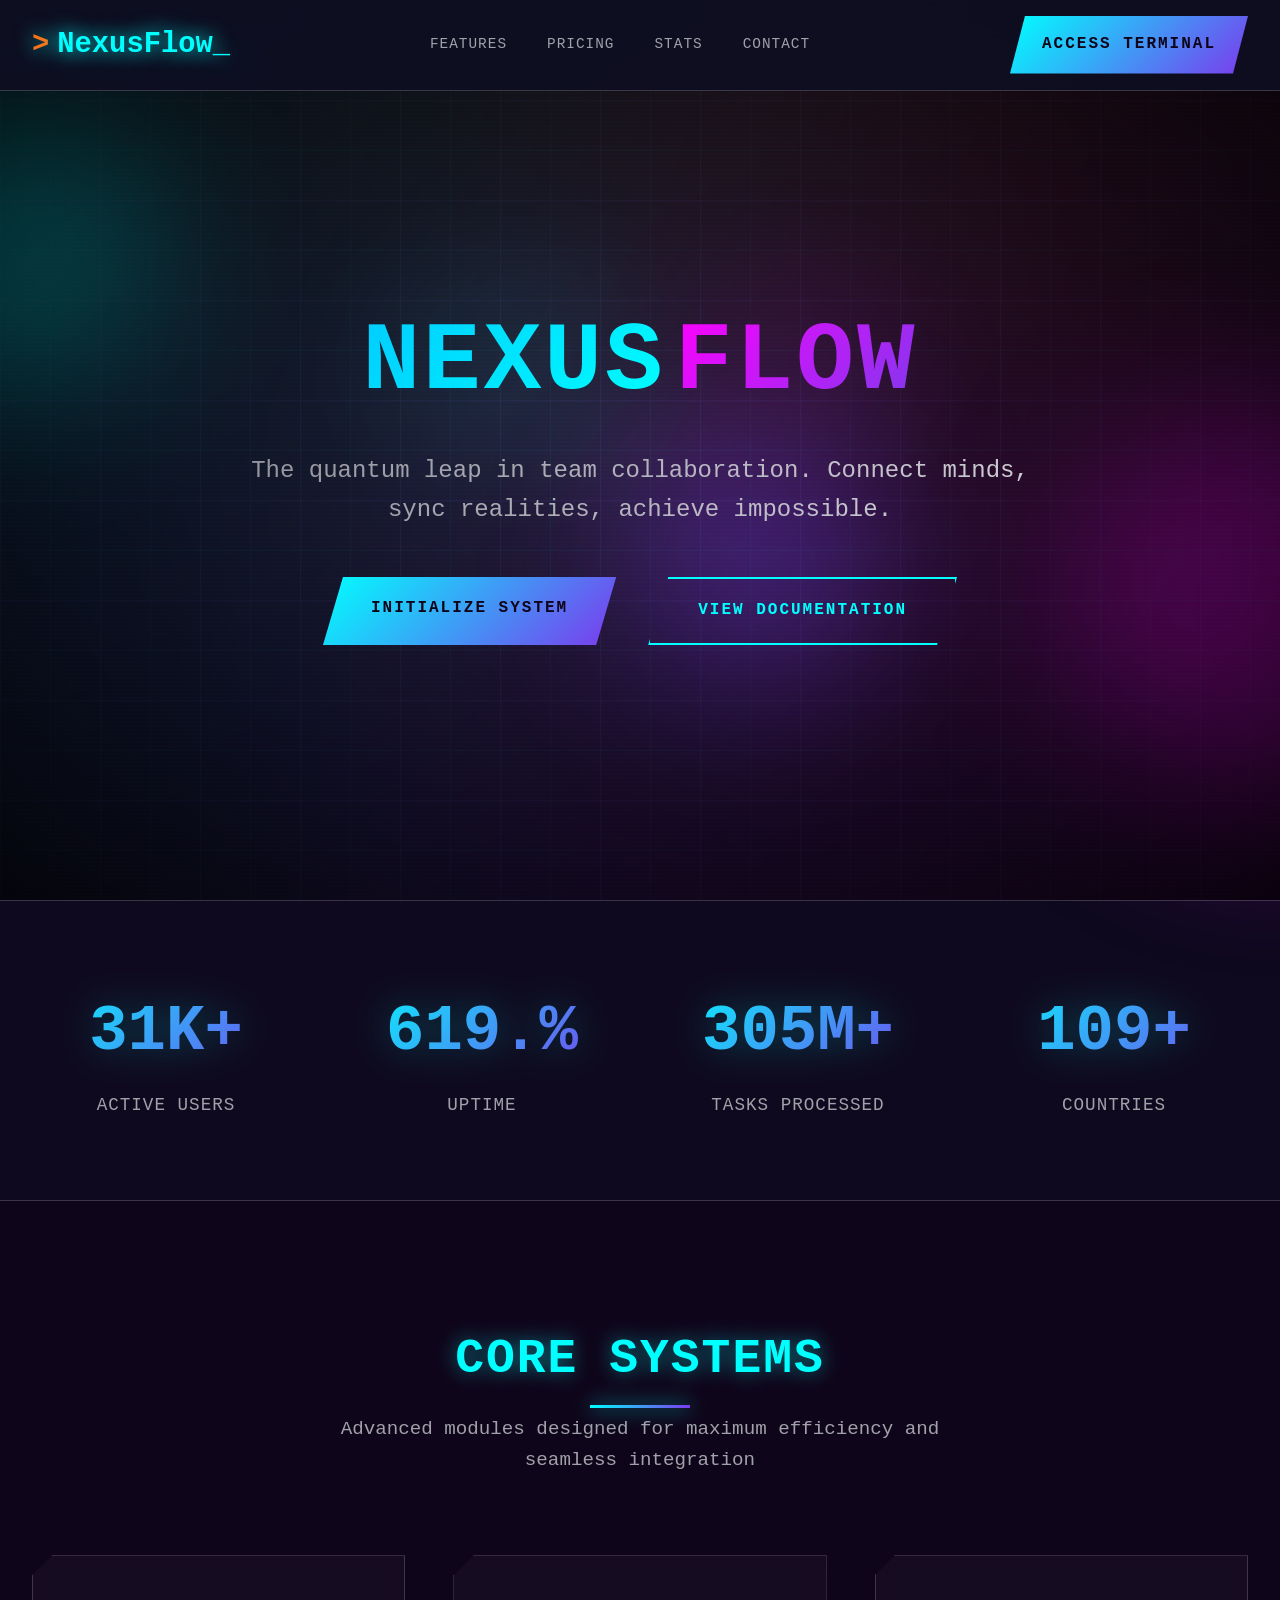
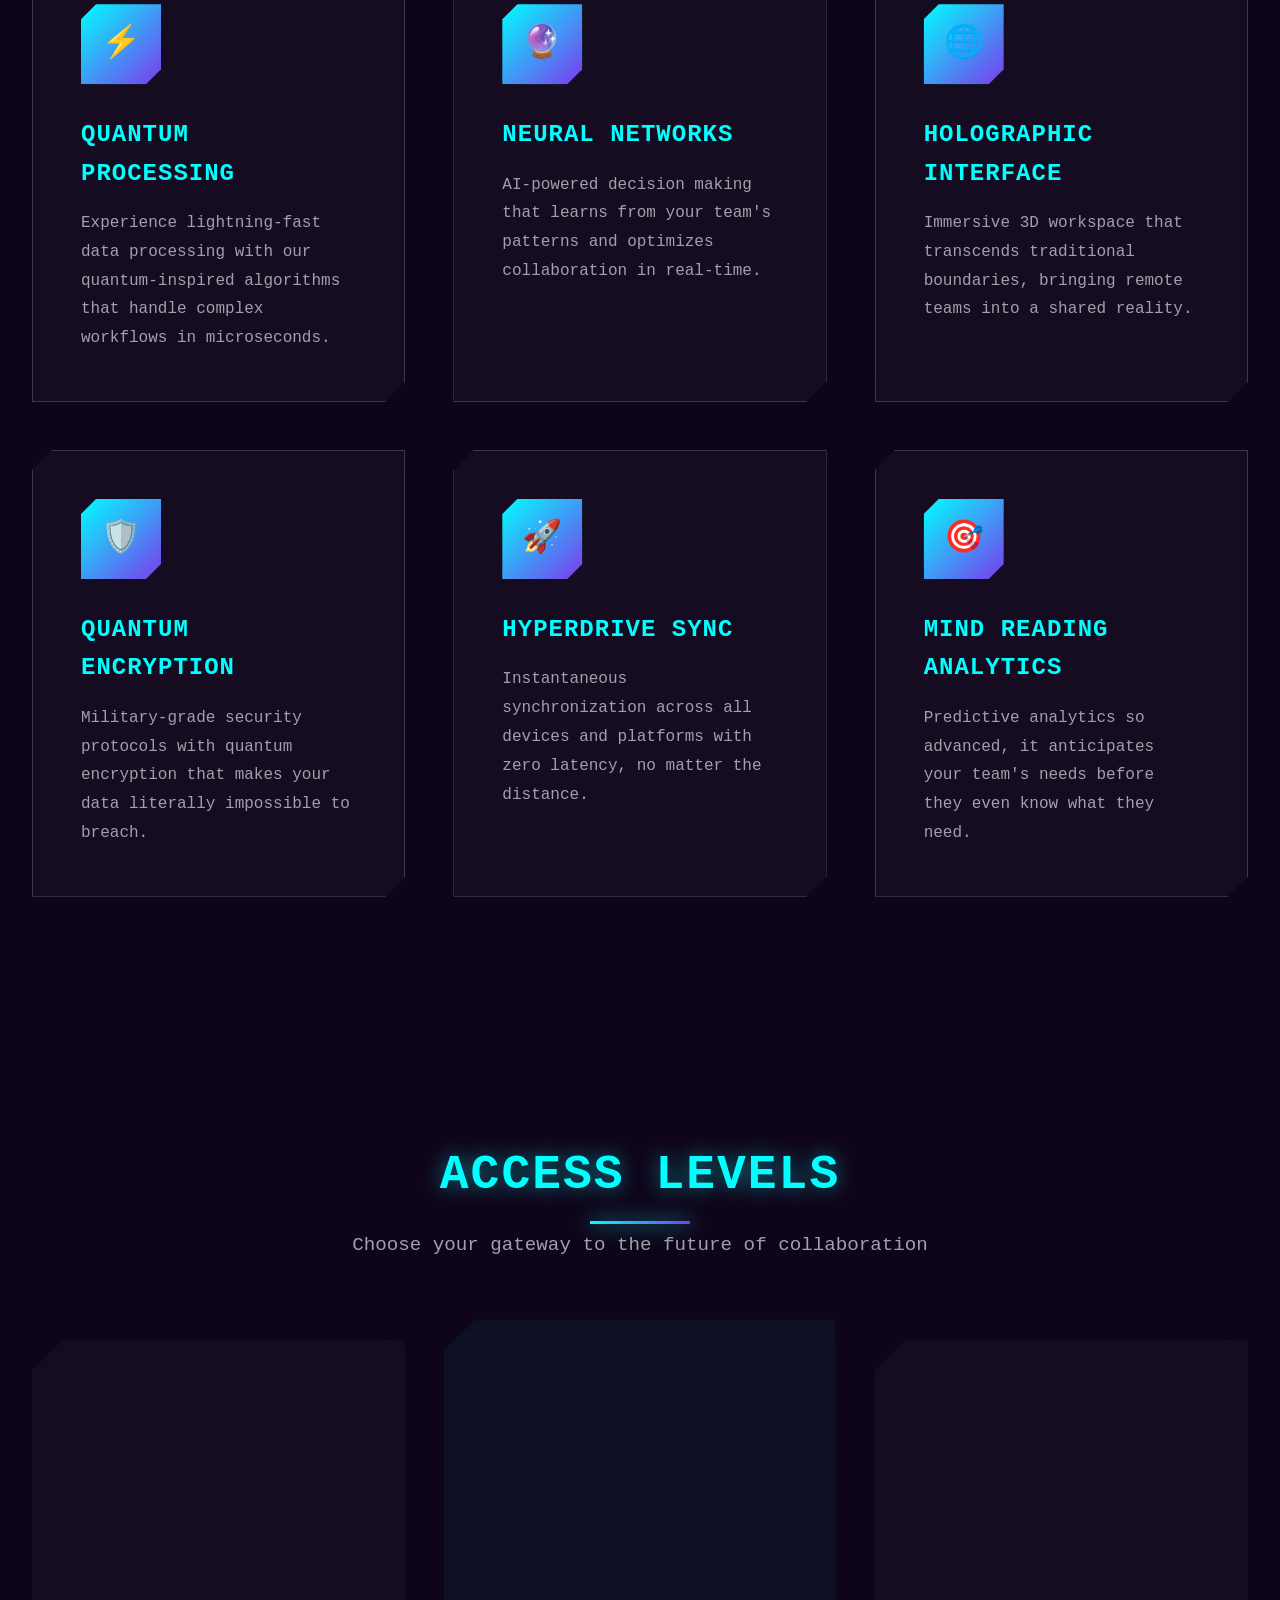
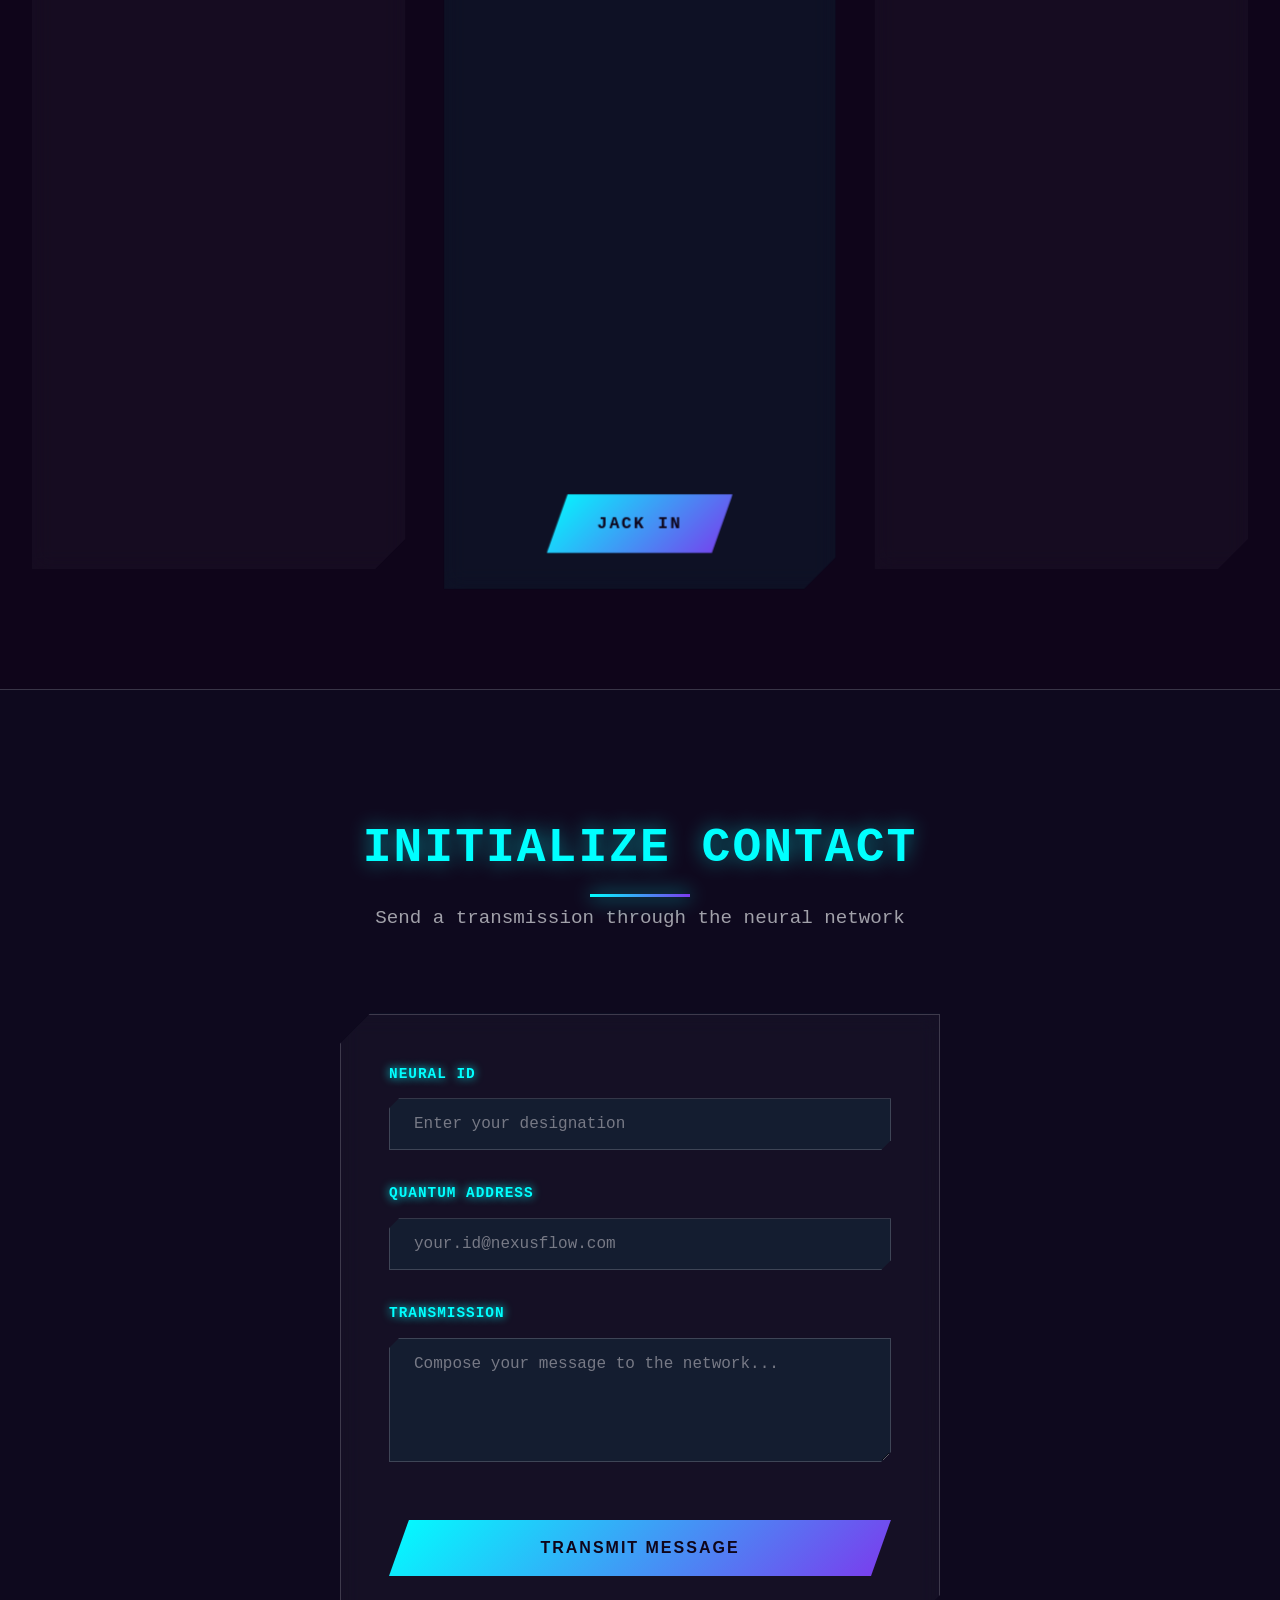
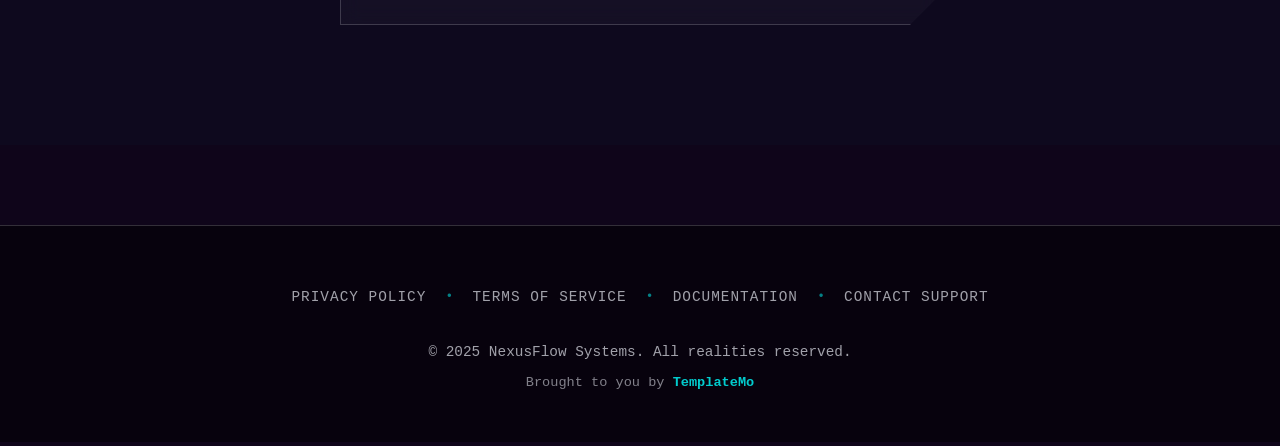
==== index.html @ 4397a6c7 "added new website" ====
<!DOCTYPE html>
<html lang="en">
<head>
    <meta charset="UTF-8">
    <meta name="viewport" content="width=device-width, initial-scale=1.0">
    <title>NexusFlow - The Future of Team Collaboration</title>
    <link href="templatemo-nexus-style.css" rel="stylesheet">
<!--

TemplateMo 594 nexus flow

https://templatemo.com/tm-594-nexus-flow

-->
</head>
<body id="top">
    <!-- Enhanced Background Elements -->
    <div class="cyber-bg">
        <div class="cyber-gradient"></div>
        <div class="matrix-rain" id="matrixRain"></div>
    </div>
    
    <div class="particles" id="particlesContainer"></div>
    
    <div class="data-streams" id="dataStreams"></div>
    
    <div class="orb orb1"></div>
    <div class="orb orb2"></div>
    <div class="orb orb3"></div>
    
    <div class="grid-overlay">
        <div class="grid-lines"></div>
        <div class="grid-glow"></div>
    </div>
    
    <div class="scanlines"></div>
    <div class="noise-overlay"></div>
    
    <!-- Navigation -->
    <nav>
        <div class="nav-container">
            <a href="#top" class="logo">NexusFlow</a>
            <ul class="nav-links">
                <li><a href="#features">Features</a></li>
                <li><a href="#pricing">Pricing</a></li>
                <li><a href="#stats">Stats</a></li>
                <li><a href="#contact">Contact</a></li>
            </ul>
            <div class="nav-bottom">
                <a href="#" class="cyber-button">Access Terminal</a>
            </div>
            <button class="mobile-menu-button" id="mobileMenuBtn">
                <div class="hamburger">
                    <span></span>
                    <span></span>
                    <span></span>
                </div>
            </button>
        </div>
    </nav>

    <!-- Mobile Menu -->
    <div class="mobile-menu-overlay" id="mobileMenuOverlay"></div>
    <div class="mobile-menu" id="mobileMenu">
        <div class="mobile-menu-header">
            <a href="#top" class="mobile-menu-logo">NexusFlow</a>
            <button class="mobile-menu-close" id="mobileMenuClose">✕</button>
        </div>
        <div class="mobile-menu-cta">
            <a href="#" class="cyber-button">Access Terminal</a>
        </div>
        <nav class="mobile-menu-nav">
            <ul>
                <li><a href="#features">Features</a></li>
                <li><a href="#pricing">Pricing</a></li>
                <li><a href="#stats">Stats</a></li>
                <li><a href="#contact">Contact</a></li>
            </ul>
        </nav>
    </div>

    <!-- Hero Section -->
    <section class="hero">
        <div class="hero-container">
            <h1 class="hero-title">
                <span class="hero-nexus">NEXUS</span><span class="hero-flow">FLOW</span>
            </h1>
            <p class="hero-subtitle">The quantum leap in team collaboration. Connect minds, sync realities, achieve impossible.</p>
            <div class="hero-buttons">
                <a href="#" class="btn-primary">Initialize System</a>
                <a href="#" class="btn-secondary">View Documentation</a>
            </div>
        </div>
    </section>

    <!-- Stats Section -->
    <section class="stats fade-up" id="stats">
        <div class="stats-container">
            <div class="stats-grid">
                <div class="stat-item">
                    <span class="stat-number">50K+</span>
                    <span class="stat-label">Active Users</span>
                </div>
                <div class="stat-item">
                    <span class="stat-number">99.9%</span>
                    <span class="stat-label">Uptime</span>
                </div>
                <div class="stat-item">
                    <span class="stat-number">500M+</span>
                    <span class="stat-label">Tasks Processed</span>
                </div>
                <div class="stat-item">
                    <span class="stat-number">180+</span>
                    <span class="stat-label">Countries</span>
                </div>
            </div>
        </div>
    </section>

    <!-- Features Section -->
    <section class="features fade-up" id="features">
        <div class="features-container">
            <div class="section-header">
                <h2 class="section-title">Core Systems</h2>
                <p class="section-subtitle">Advanced modules designed for maximum efficiency and seamless integration</p>
            </div>
            
            <div class="features-grid">
                <div class="feature-card">
                    <div class="feature-icon">⚡</div>
                    <h3>Quantum Processing</h3>
                    <p>Experience lightning-fast data processing with our quantum-inspired algorithms that handle complex workflows in microseconds.</p>
                </div>
                
                <div class="feature-card">
                    <div class="feature-icon">🔮</div>
                    <h3>Neural Networks</h3>
                    <p>AI-powered decision making that learns from your team's patterns and optimizes collaboration in real-time.</p>
                </div>
                
                <div class="feature-card">
                    <div class="feature-icon">🌐</div>
                    <h3>Holographic Interface</h3>
                    <p>Immersive 3D workspace that transcends traditional boundaries, bringing remote teams into a shared reality.</p>
                </div>
                
                <div class="feature-card">
                    <div class="feature-icon">🛡️</div>
                    <h3>Quantum Encryption</h3>
                    <p>Military-grade security protocols with quantum encryption that makes your data literally impossible to breach.</p>
                </div>
                
                <div class="feature-card">
                    <div class="feature-icon">🚀</div>
                    <h3>Hyperdrive Sync</h3>
                    <p>Instantaneous synchronization across all devices and platforms with zero latency, no matter the distance.</p>
                </div>
                
                <div class="feature-card">
                    <div class="feature-icon">🎯</div>
                    <h3>Mind Reading Analytics</h3>
                    <p>Predictive analytics so advanced, it anticipates your team's needs before they even know what they need.</p>
                </div>
            </div>
        </div>
    </section>

    <!-- Pricing Section -->
    <section class="pricing fade-up" id="pricing">
        <div class="pricing-container">
            <div class="section-header">
                <h2 class="section-title">Access Levels</h2>
                <p class="section-subtitle">Choose your gateway to the future of collaboration</p>
            </div>
            
            <div class="pricing-grid">
                <div class="pricing-card">
                    <div class="plan-name">Initiate</div>
                    <div class="plan-price">$49</div>
                    <div class="plan-period">per neural link</div>
                    <ul class="plan-features">
                        <li>Basic quantum processing</li>
                        <li>5 holographic workspaces</li>
                        <li>Standard encryption</li>
                        <li>Community support matrix</li>
                        <li>Reality sync enabled</li>
                    </ul>
                    <a href="#" class="btn-secondary">Enter System</a>
                </div>
                
                <div class="pricing-card featured">
                    <div class="plan-name">Nexus</div>
                    <div class="plan-price">$149</div>
                    <div class="plan-period">per neural link</div>
                    <ul class="plan-features">
                        <li>Advanced quantum algorithms</li>
                        <li>Unlimited holo-workspaces</li>
                        <li>Quantum encryption fortress</li>
                        <li>Priority neural support</li>
                        <li>Mind-reading analytics</li>
                        <li>Hyperdrive sync protocol</li>
                    </ul>
                    <a href="#" class="btn-primary">Jack In</a>
                </div>
                
                <div class="pricing-card">
                    <div class="plan-name">Transcend</div>
                    <div class="plan-price">$399</div>
                    <div class="plan-period">per neural link</div>
                    <ul class="plan-features">
                        <li>Infinite processing power</li>
                        <li>Custom reality matrices</li>
                        <li>Temporal encryption layers</li>
                        <li>Direct neural interface</li>
                        <li>Predictive consciousness</li>
                        <li>Quantum entanglement sync</li>
                    </ul>
                    <a href="#" class="btn-secondary">Ascend</a>
                </div>
            </div>
        </div>
    </section>

    <!-- Contact Section -->
    <section class="contact fade-up" id="contact">
        <div class="contact-container">
            <div class="section-header">
                <h2 class="section-title">Initialize Contact</h2>
                <p class="section-subtitle">Send a transmission through the neural network</p>
            </div>
            
            <div class="contact-form-wrapper">
                <div class="contact-form">
                    <div class="form-group">
                        <label for="name">Neural ID</label>
                        <input type="text" id="name" name="name" placeholder="Enter your designation" required>
                    </div>
                    
                    <div class="form-group">
                        <label for="email">Quantum Address</label>
                        <input type="email" id="email" name="email" placeholder="your.id@nexusflow.com" required>
                    </div>
                    
                    <div class="form-group">
                        <label for="message">Transmission</label>
                        <textarea id="message" name="message" rows="5" placeholder="Compose your message to the network..." required></textarea>
                    </div>
                    
                    <button type="submit" class="btn-primary btn-submit">Transmit Message</button>
                </div>
            </div>
        </div>
    </section>

    <!-- Footer -->
    <footer class="footer">
        <div class="footer-content">
            <div class="footer-links">
                <a href="#">Privacy Policy</a>
                <span class="footer-separator">•</span>
                <a href="#">Terms of Service</a>
                <span class="footer-separator">•</span>
                <a href="#">Documentation</a>
                <span class="footer-separator">•</span>
                <a href="#">Contact Support</a>
            </div>
            <div class="footer-bottom">
                <p>&copy; 2025 NexusFlow Systems. All realities reserved.</p>
                <p class="footer-credit">Brought to you by <a href="https://templatemo.com" target="_blank" rel="noopener nofollow">TemplateMo</a></p>
            </div>
        </div>
    </footer>

    <script src="templatemo-nexus-scripts.js"></script>
</body>
</html>
---- templatemo-nexus-style.css ----
/*

TemplateMo 594 nexus flow

https://templatemo.com/tm-594-nexus-flow

*/

@charset "utf-8";
/* CSS Document */

 * {
            margin: 0;
            padding: 0;
            box-sizing: border-box;
        }

        :root {
            --primary-grey: #e5e7eb;
            --primary-orange: #f97316;
            --primary-purple: #7c3aed;
            --secondary-amber: #fbbf24;
            --dark-bg: #1a0b2e;
            --darker-bg: #0f051a;
            --card-bg: rgba(229, 231, 235, 0.03);
            --border-color: rgba(229, 231, 235, 0.2);
            --text-primary: #ffffff;
            --text-secondary: #a1a1aa;
            --primary-cyan: #00ffff;
            --primary-pink: #ff00ff;
        }

        body {
            font-family: 'JetBrains Mono', 'Fira Code', monospace;
            background: var(--darker-bg);
            color: var(--text-primary);
            line-height: 1.6;
            overflow-x: hidden;
        }

        /* Enhanced Cyberpunk Background */
        .cyber-bg {
            position: fixed;
            top: 0;
            left: 0;
            width: 100%;
            height: 100%;
            background: var(--darker-bg);
            overflow: hidden;
            z-index: -5;
        }

        /* Animated gradient background */
        .cyber-gradient {
            position: absolute;
            top: -50%;
            left: -50%;
            width: 200%;
            height: 200%;
            background: 
                radial-gradient(circle at 20% 30%, rgba(0, 255, 255, 0.15) 0%, transparent 50%),
                radial-gradient(circle at 80% 70%, rgba(255, 0, 255, 0.15) 0%, transparent 50%),
                radial-gradient(circle at 40% 80%, rgba(124, 58, 237, 0.15) 0%, transparent 50%),
                radial-gradient(circle at 60% 20%, rgba(249, 115, 22, 0.15) 0%, transparent 50%);
            animation: gradientRotate 30s linear infinite;
            filter: blur(40px);
        }

        @keyframes gradientRotate {
            0% { transform: rotate(0deg) scale(1); }
            50% { transform: rotate(180deg) scale(1.2); }
            100% { transform: rotate(360deg) scale(1); }
        }

        /* Matrix rain effect */
        .matrix-rain {
            position: absolute;
            top: 0;
            left: 0;
            width: 100%;
            height: 100%;
            overflow: hidden;
            opacity: 0.15;
        }

        .matrix-column {
            position: absolute;
            top: -100vh;
            font-family: 'Courier New', monospace;
            font-size: 14px;
            color: var(--primary-cyan);
            text-shadow: 0 0 5px var(--primary-cyan);
            animation: matrixFall linear infinite;
            writing-mode: vertical-rl;
            text-orientation: upright;
            background: linear-gradient(to bottom, transparent 0%, var(--primary-cyan) 50%, transparent 100%);
            -webkit-background-clip: text;
            background-clip: text;
            -webkit-text-fill-color: transparent;
        }

        .matrix-column:nth-child(3n) {
            color: var(--primary-pink);
            text-shadow: 0 0 5px var(--primary-pink);
            background: linear-gradient(to bottom, transparent 0%, var(--primary-pink) 50%, transparent 100%);
        }

        .matrix-column:nth-child(5n) {
            color: var(--primary-purple);
            text-shadow: 0 0 5px var(--primary-purple);
            background: linear-gradient(to bottom, transparent 0%, var(--primary-purple) 50%, transparent 100%);
        }

        @keyframes matrixFall {
            0% { transform: translateY(0); }
            100% { transform: translateY(200vh); }
        }

        /* Animated grid overlay */
        .grid-overlay {
            position: fixed;
            top: 0;
            left: 0;
            width: 100%;
            height: 100%;
            z-index: -2;
        }

        .grid-lines {
            position: absolute;
            top: 0;
            left: 0;
            width: 100%;
            height: 100%;
            background-image: 
                linear-gradient(rgba(0, 255, 255, 0.05) 1px, transparent 1px),
                linear-gradient(90deg, rgba(0, 255, 255, 0.05) 1px, transparent 1px);
            background-size: 50px 50px;
            animation: gridMove 20s linear infinite;
        }

        .grid-glow {
            position: absolute;
            top: 0;
            left: 0;
            width: 100%;
            height: 100%;
            background-image: 
                linear-gradient(rgba(255, 0, 255, 0.03) 2px, transparent 2px),
                linear-gradient(90deg, rgba(255, 0, 255, 0.03) 2px, transparent 2px);
            background-size: 100px 100px;
            animation: gridMove 30s linear infinite reverse;
        }

        @keyframes gridMove {
            0% { transform: translate(0, 0); }
            100% { transform: translate(50px, 50px); }
        }

        /* Floating particles */
        .particles {
            position: fixed;
            top: 0;
            left: 0;
            width: 100%;
            height: 100%;
            overflow: hidden;
            z-index: -3;
        }

        .particle {
            position: absolute;
            width: 4px;
            height: 4px;
            background: var(--primary-cyan);
            border-radius: 50%;
            box-shadow: 0 0 10px var(--primary-cyan);
            animation: float 20s infinite;
            opacity: 0;
            transition: transform 0.3s ease, box-shadow 0.3s ease;
        }

        .particle:nth-child(odd) {
            background: var(--primary-pink);
            box-shadow: 0 0 10px var(--primary-pink);
            animation-duration: 25s;
        }

        @keyframes float {
            0% {
                transform: translateY(100vh) translateX(0);
                opacity: 0;
            }
            10% {
                opacity: 1;
            }
            90% {
                opacity: 1;
            }
            100% {
                transform: translateY(-100vh) translateX(100px);
                opacity: 0;
            }
        }

        /* Glowing orbs */
        .orb {
            position: fixed;
            border-radius: 50%;
            filter: blur(80px);
            opacity: 0.5;
            animation: orbFloat 20s ease-in-out infinite;
            pointer-events: none;
            z-index: -4;
        }

        .orb1 {
            width: 300px;
            height: 300px;
            background: var(--primary-cyan);
            top: 10%;
            left: -150px;
            animation-delay: 0s;
        }

        .orb2 {
            width: 400px;
            height: 400px;
            background: var(--primary-pink);
            bottom: 10%;
            right: -200px;
            animation-delay: 5s;
        }

        .orb3 {
            width: 250px;
            height: 250px;
            background: var(--primary-purple);
            top: 50%;
            left: 50%;
            animation-delay: 10s;
        }

        @keyframes orbFloat {
            0%, 100% {
                transform: translate(0, 0) scale(1);
            }
            33% {
                transform: translate(100px, -50px) scale(1.1);
            }
            66% {
                transform: translate(-50px, 100px) scale(0.9);
            }
        }

        /* Scanlines effect */
        .scanlines {
            position: fixed;
            top: 0;
            left: 0;
            width: 100%;
            height: 100%;
            pointer-events: none;
            z-index: -1;
        }

        .scanlines::before {
            content: '';
            position: absolute;
            top: 0;
            left: 0;
            width: 100%;
            height: 100%;
            background: linear-gradient(
                transparent 0%,
                rgba(0, 255, 255, 0.03) 50%,
                transparent 100%
            );
            background-size: 100% 4px;
            animation: scanline 8s linear infinite;
        }

        .scanlines::after {
            content: '';
            position: absolute;
            top: 0;
            left: 0;
            width: 100%;
            height: 100%;
            background: radial-gradient(ellipse at center, transparent 0%, rgba(0, 0, 0, 0.8) 100%);
            pointer-events: none;
        }

        /* Noise texture overlay */
        .noise-overlay {
            position: fixed;
            top: 0;
            left: 0;
            width: 100%;
            height: 100%;
            opacity: 0.03;
            z-index: -1;
            pointer-events: none;
            background-image: 
                repeating-linear-gradient(45deg, transparent, transparent 2px, rgba(255, 255, 255, 0.03) 2px, rgba(255, 255, 255, 0.03) 4px),
                repeating-linear-gradient(-45deg, transparent, transparent 2px, rgba(0, 255, 255, 0.02) 2px, rgba(0, 255, 255, 0.02) 4px);
        }

        @keyframes scanline {
            0% { transform: translateY(-100%); }
            100% { transform: translateY(100%); }
        }

        /* Navigation */
        nav {
            position: fixed;
            top: 0;
            width: 100%;
            padding: 1rem 2rem;
            background: rgba(15, 15, 35, 0.9);
            backdrop-filter: blur(20px);
            border-bottom: 1px solid var(--border-color);
            z-index: 10000;
            transition: all 0.3s ease;
        }

        .nav-container {
            max-width: 1400px;
            margin: 0 auto;
            display: flex;
            justify-content: space-between;
            align-items: center;
        }

        /* Mobile Menu Button */
        .mobile-menu-button {
            display: none;
            background: none;
            border: none;
            color: var(--primary-cyan);
            font-size: 1.5rem;
            cursor: pointer;
            position: relative;
            width: 30px;
            height: 30px;
            transition: all 0.3s ease;
        }

        .mobile-menu-button:hover {
            color: var(--primary-orange);
            transform: scale(1.1);
        }

        .hamburger {
            position: relative;
            width: 25px;
            height: 20px;
            margin: auto;
        }

        .hamburger span {
            display: block;
            position: absolute;
            height: 2px;
            width: 100%;
            background: var(--primary-cyan);
            border-radius: 1px;
            opacity: 1;
            left: 0;
            transform: rotate(0deg);
            transition: all 0.25s ease-in-out;
            box-shadow: 0 0 5px var(--primary-cyan);
            transform-origin: center;
        }

        .hamburger span:nth-child(1) {
            top: 0px;
        }

        .hamburger span:nth-child(2) {
            top: 9px;
        }

        .hamburger span:nth-child(3) {
            top: 18px;
        }

        .mobile-menu-button.active .hamburger span:nth-child(1) {
            top: 9px;
            transform: rotate(135deg);
            background: var(--primary-orange);
        }

        .mobile-menu-button.active .hamburger span:nth-child(2) {
            opacity: 0;
            left: -25px;
        }

        .mobile-menu-button.active .hamburger span:nth-child(3) {
            top: 9px;
            transform: rotate(-135deg);
            background: var(--primary-orange);
        }

        /* Mobile Menu */
        .mobile-menu {
            position: fixed;
            top: 78px;
            right: -100%;
            width: 80%;
            max-width: 350px;
            height: calc(100vh - 78px);
            background: var(--darker-bg);
            backdrop-filter: blur(20px);
            border-left: 2px solid var(--border-color);
            z-index: 9999;
            transition: right 0.4s cubic-bezier(0.23, 1, 0.32, 1);
            overflow-y: auto;
            box-shadow: -10px 0 30px rgba(0, 0, 0, 0.5);
            display: flex;
            flex-direction: column;
        }

        .mobile-menu.active {
            right: 0;
        }

        .mobile-menu-overlay {
            position: fixed;
            top: 0;
            left: 0;
            width: 100%;
            height: 100vh;
            background: rgba(0, 0, 0, 0.7);
            z-index: 9998;
            opacity: 0;
            visibility: hidden;
            transition: all 0.3s ease;
        }

        .mobile-menu-overlay.active {
            opacity: 1;
            visibility: visible;
        }

        .mobile-menu-header {
            padding: 2rem;
            border-bottom: 1px solid var(--border-color);
            display: flex;
            justify-content: space-between;
            align-items: center;
            flex-shrink: 0;
        }

        .mobile-menu-logo {
            font-size: 1.5rem;
            font-weight: 700;
            color: var(--primary-cyan);
            text-shadow: 0 0 15px var(--primary-cyan);
            text-decoration: none;
            display: inline-block;
            transition: all 0.3s ease;
        }

        .mobile-menu-logo::before {
            content: '>';
            margin-right: 0.5rem;
            color: var(--primary-orange);
            transition: all 0.3s ease;
        }

        .mobile-menu-logo::after {
            content: '_';
            animation: blink 1s infinite;
            color: var(--primary-cyan);
        }

        .mobile-menu-logo:hover {
            text-shadow: 0 0 25px var(--primary-cyan);
            transform: scale(1.05);
        }

        .mobile-menu-logo:hover::before {
            margin-right: 0.8rem;
            text-shadow: 0 0 10px var(--primary-orange);
        }

        .mobile-menu-close {
            background: none;
            border: none;
            color: var(--primary-cyan);
            font-size: 1.5rem;
            cursor: pointer;
            width: 30px;
            height: 30px;
            display: flex;
            align-items: center;
            justify-content: center;
            transition: all 0.3s ease;
        }

        .mobile-menu-close:hover {
            color: var(--primary-orange);
            transform: rotate(90deg);
        }

        .mobile-menu-nav {
            padding: 0;
            flex-grow: 1;
        }

        .mobile-menu-nav ul {
            list-style: none;
            padding: 0;
            margin: 0;
        }

        .mobile-menu-nav li {
            margin: 0;
        }

        .mobile-menu-nav a {
            display: block;
            padding: 1.5rem 2rem;
            color: var(--text-secondary);
            text-decoration: none;
            font-weight: 600;
            text-transform: uppercase;
            letter-spacing: 1px;
            font-size: 1.1rem;
            transition: all 0.3s ease;
            position: relative;
            border-bottom: 1px solid rgba(229, 231, 235, 0.1);
        }

        .mobile-menu-nav a:hover {
            color: var(--primary-cyan);
            background: rgba(0, 255, 255, 0.05);
            padding-left: 3rem;
            text-shadow: 0 0 10px var(--primary-cyan);
        }

        .mobile-menu-nav a::before {
            content: '>';
            position: absolute;
            left: 2rem;
            opacity: 0;
            transform: translateX(-10px);
            transition: all 0.3s ease;
            color: var(--primary-orange);
        }

        .mobile-menu-nav a:hover::before {
            opacity: 1;
            transform: translateX(0);
        }

        .mobile-menu-nav li:last-child a {
            border-bottom: none;
        }

        .mobile-menu-cta {
            padding: 2rem;
            flex-shrink: 0;
            border-bottom: 1px solid var(--border-color);
        }

        .cyber-button {
            display: inline-block;
            background: linear-gradient(135deg, var(--primary-cyan), var(--primary-purple));
            color: var(--darker-bg);
            padding: 1rem 2rem;
            text-decoration: none;
            font-weight: 700;
            text-transform: uppercase;
            letter-spacing: 2px;
            transition: all 0.3s ease;
            clip-path: polygon(15px 0%, 100% 0%, calc(100% - 15px) 100%, 0% 100%);
            box-shadow: 0 0 20px rgba(0, 255, 255, 0.3);
            width: 100%;
            text-align: center;
        }

        .cyber-button:hover {
            transform: translateY(-2px);
            box-shadow: 0 0 30px rgba(0, 255, 255, 0.5);
        }

        /* Animation keyframes for mobile menu */
        @keyframes slideInLeft {
            from {
                opacity: 0;
                transform: translateX(20px);
            }
            to {
                opacity: 1;
                transform: translateX(0);
            }
        }

        @keyframes slideInUp {
            from {
                opacity: 0;
                transform: translateY(20px);
            }
            to {
                opacity: 1;
                transform: translateY(0);
            }
        }

        /* Desktop Navigation Layout */
        @media (min-width: 769px) {
            .mobile-menu-button {
                display: none !important;
            }
            
            .nav-container {
                flex-direction: row;
                align-items: center;
                gap: 0;
            }
            
            .nav-top {
                flex: 0 0 auto;
            }
            
            .nav-links {
                flex: 1;
                display: flex;
                flex-direction: row;
                justify-content: center;
                margin: 0 2rem;
                max-width: none;
            }
            
            .nav-links a {
                padding: 0;
                border-bottom: none;
                font-size: 0.9rem;
            }
            
            .nav-links a:hover {
                background: none;
                transform: none;
                padding-left: 0;
            }
            
            .nav-links a::before {
                display: none;
            }
            
            .nav-bottom {
                flex: 0 0 auto;
            }
            
            .cyber-button {
                width: auto;
                max-width: none;
            }
        }

        .logo {
            font-size: 1.8rem;
            font-weight: 700;
            color: var(--primary-cyan);
            text-shadow: 0 0 20px var(--primary-cyan);
            position: relative;
            cursor: pointer;
            text-decoration: none;
            display: inline-block;
            transition: all 0.3s ease;
        }

        .logo:hover {
            text-shadow: 0 0 30px var(--primary-cyan);
            transform: scale(1.05);
        }

        .logo::before {
            content: '>';
            margin-right: 0.5rem;
            color: var(--primary-orange);
            transition: all 0.3s ease;
        }

        .logo:hover::before {
            margin-right: 0.8rem;
            text-shadow: 0 0 10px var(--primary-orange);
        }

        .logo::after {
            content: '_';
            animation: blink 1s infinite;
            color: var(--primary-cyan);
        }

        @keyframes blink {
            0%, 50% { opacity: 1; }
            51%, 100% { opacity: 0; }
        }

        .nav-links {
            display: flex;
            list-style: none;
            gap: 2.5rem;
        }

        .nav-links a {
            color: var(--text-secondary);
            text-decoration: none;
            font-weight: 500;
            transition: all 0.3s ease;
            position: relative;
            text-transform: uppercase;
            font-size: 0.9rem;

            letter-spacing: 1px;
        }

        .nav-links a:hover {
            color: var(--primary-cyan);
            text-shadow: 0 0 10px var(--primary-cyan);
        }

        .nav-links a::before {
            content: '';
            position: absolute;
            bottom: -5px;
            left: 0;
            width: 0;
            height: 2px;
            background: linear-gradient(90deg, var(--primary-cyan), var(--primary-purple));
            transition: width 0.3s ease;
            box-shadow: 0 0 10px var(--primary-cyan);
        }

        .nav-links a:hover::before {
            width: 100%;
        }

        /* Hero Section */
        .hero {
            padding: 150px 2rem 100px;
            text-align: center;
            position: relative;
            min-height: 100vh;
            display: flex;
            align-items: center;
        }

        .hero-container {
            max-width: 1400px;
            margin: 0 auto;
            width: 100%;
        }

        .hero-title {
            font-size: clamp(3rem, 8vw, 6rem);
            font-weight: 900;
            margin-bottom: 2rem;
            text-transform: uppercase;
            letter-spacing: 3px;
            position: relative;
            cursor: pointer;
            line-height: 1.2;
        }

        .hero-nexus {
            background: linear-gradient(135deg, var(--primary-cyan), #00ccff);
            background: -webkit-linear-gradient(135deg, var(--primary-cyan), #00ccff);
            -webkit-background-clip: text;
            background-clip: text;
            -webkit-text-fill-color: transparent;
            display: inline-block;
            transition: all 0.3s ease;
            animation: cyanPulse 3s ease-in-out infinite;
            position: relative;
        }

        .hero-flow {
            background: linear-gradient(135deg, var(--primary-purple), var(--primary-pink));
            background: -webkit-linear-gradient(135deg, var(--primary-purple), var(--primary-pink));
            -webkit-background-clip: text;
            background-clip: text;
            -webkit-text-fill-color: transparent;
            margin-left: 0.1em;
            display: inline-block;
            transition: all 0.3s ease;
            animation: purplePulse 3s ease-in-out infinite;
            animation-delay: 1.5s;
            position: relative;
        }

        @keyframes cyanPulse {
            0%, 100% { 
                filter: brightness(1) drop-shadow(0 0 15px rgba(0, 255, 255, 0.6));
                transform: translateY(0) scale(1);
            }
            50% { 
                filter: brightness(1.1) drop-shadow(0 0 25px rgba(0, 255, 255, 0.8));
                transform: translateY(-2px) scale(1.01);
            }
        }

        @keyframes purplePulse {
            0%, 100% { 
                filter: brightness(1) drop-shadow(0 0 15px rgba(255, 0, 255, 0.6));
                transform: translateY(0) scale(1);
            }
            50% { 
                filter: brightness(1.1) drop-shadow(0 0 25px rgba(255, 0, 255, 0.8));
                transform: translateY(-2px) scale(1.01);
            }
        }

        /* Clean hover effect */
        .hero-title:hover .hero-nexus {
            transform: translateX(-3px) scale(1.02);
            filter: brightness(1.2) drop-shadow(0 0 30px rgba(0, 255, 255, 0.9));
        }

        .hero-title:hover .hero-flow {
            transform: translateX(3px) scale(1.02);
            filter: brightness(1.2) drop-shadow(0 0 30px rgba(255, 0, 255, 0.9));
        }

        /* Subtle background glow for each word */
        .hero-nexus::before {
            content: '';
            position: absolute;
            top: 50%;
            left: 50%;
            transform: translate(-50%, -50%);
            width: 200%;
            height: 200%;
            background: radial-gradient(circle, rgba(0, 255, 255, 0.08) 0%, transparent 60%);
            filter: blur(50px);
            z-index: -1;
            animation: glowPulse 4s ease-in-out infinite;
            pointer-events: none;
        }

        .hero-flow::before {
            content: '';
            position: absolute;
            top: 50%;
            left: 50%;
            transform: translate(-50%, -50%);
            width: 200%;
            height: 200%;
            background: radial-gradient(circle, rgba(255, 0, 255, 0.08) 0%, transparent 60%);
            filter: blur(50px);
            z-index: -1;
            animation: glowPulse 4s ease-in-out infinite;
            animation-delay: 2s;
            pointer-events: none;
        }

        @keyframes glowPulse {
            0%, 100% { opacity: 0.5; transform: translate(-50%, -50%) scale(0.9); }
            50% { opacity: 0.8; transform: translate(-50%, -50%) scale(1); }
        }

        /* Apply animation pause on hover */
        .hero-title:hover .hero-nexus,
        .hero-title:hover .hero-flow {
            animation-play-state: paused;
        }

        /* Border animation */
        .hero-nexus::after,
        .hero-flow::after {
            content: '';
            position: absolute;
            bottom: -10px;
            left: 0;
            width: 0;
            height: 3px;
            transition: width 0.3s ease;
        }

        .hero-nexus::after {
            background: linear-gradient(90deg, var(--primary-cyan), transparent);
        }

        .hero-flow::after {
            background: linear-gradient(90deg, transparent, var(--primary-pink));
            left: auto;
            right: 0;
        }

        .hero-title:hover .hero-nexus::after,
        .hero-title:hover .hero-flow::after {
            width: 100%;
        }

        /* Typing effect for hero text on load */
        @keyframes typeIn {
            0% { 
                opacity: 0;
                transform: translateY(20px);
            }
            100% { 
                opacity: 1;
                transform: translateY(0);
            }
        }

        /* Remove scanner line for cleaner look */

        .hero-subtitle {
            font-size: 1.5rem;
            color: var(--text-secondary);
            margin-bottom: 3rem;
            max-width: 800px;
            margin-left: auto;
            margin-right: auto;
            font-weight: 300;
            opacity: 0.9;
            background: linear-gradient(135deg, var(--text-secondary), var(--primary-grey));
            -webkit-background-clip: text;
            background-clip: text;
            -webkit-text-fill-color: transparent;
        }

        .hero-buttons {
            display: flex;
            gap: 2rem;
            justify-content: center;
            flex-wrap: wrap;
        }

        .btn-primary {
            background: linear-gradient(135deg, var(--primary-cyan), var(--primary-purple));
            color: var(--darker-bg);
            padding: 1.2rem 3rem;
            border: none;
            text-decoration: none;
            font-weight: 700;
            text-transform: uppercase;
            letter-spacing: 2px;
            position: relative;
            overflow: hidden;
            transition: all 0.3s ease;
            clip-path: polygon(20px 0%, 100% 0%, calc(100% - 20px) 100%, 0% 100%);
        }

        .btn-primary:hover {
            transform: translateY(-3px);
            box-shadow: 0 15px 40px rgba(0, 255, 255, 0.4);
        }

        .btn-secondary {
            background: transparent;
            color: var(--primary-cyan);
            padding: 1.2rem 3rem;
            border: 2px solid var(--primary-cyan);
            text-decoration: none;
            font-weight: 700;
            text-transform: uppercase;
            letter-spacing: 2px;
            transition: all 0.3s ease;
            position: relative;
            overflow: hidden;
            clip-path: polygon(20px 0%, 100% 0%, calc(100% - 20px) 100%, 0% 100%);
        }

        .btn-secondary:hover {
            background: var(--primary-cyan);
            color: var(--darker-bg);
            box-shadow: 0 0 30px var(--primary-cyan);
        }

        /* Features Section */
        .features {
            padding: 120px 2rem;
            position: relative;
        }

        .features-container {
            max-width: 1400px;
            margin: 0 auto;
        }

        .section-header {
            text-align: center;
            margin-bottom: 5rem;
        }

        .section-title {
            font-size: 3rem;
            font-weight: 800;
            color: var(--primary-cyan);
            text-transform: uppercase;
            letter-spacing: 2px;
            margin-bottom: 1rem;
            position: relative;
            text-shadow: 0 0 20px rgba(0, 255, 255, 0.5);
        }

        .section-title::after {
            content: '';
            position: absolute;
            bottom: -10px;
            left: 50%;
            transform: translateX(-50%);
            width: 100px;
            height: 3px;
            background: linear-gradient(90deg, var(--primary-cyan), var(--primary-purple));
            box-shadow: 0 0 20px var(--primary-cyan);
        }

        .section-subtitle {
            font-size: 1.2rem;
            color: var(--text-secondary);
            max-width: 600px;
            margin: 0 auto;
        }

        .features-grid {
            display: grid;
            grid-template-columns: repeat(auto-fit, minmax(350px, 1fr));
            gap: 3rem;
        }

        .feature-card {
            background: var(--card-bg);
            border: 1px solid var(--border-color);
            padding: 3rem;
            position: relative;
            transition: all 0.4s ease;
            backdrop-filter: blur(10px);
            clip-path: polygon(20px 0%, 100% 0%, 100% calc(100% - 20px), calc(100% - 20px) 100%, 0% 100%, 0% 20px);
        }

        .feature-card::before {
            content: '';
            position: absolute;
            top: 0;
            left: 0;
            right: 0;
            bottom: 0;
            background: linear-gradient(135deg, var(--primary-cyan), var(--primary-pink));
            opacity: 0;
            transition: opacity 0.3s ease;
            z-index: -1;
        }

        .feature-card:hover {
            transform: translateY(-10px);
            box-shadow: 0 20px 50px rgba(0, 255, 255, 0.2);
        }

        .feature-card:hover::before {
            opacity: 0.1;
        }

        .feature-icon {
            width: 80px;
            height: 80px;
            background: linear-gradient(135deg, var(--primary-cyan), var(--primary-purple));
            display: flex;
            align-items: center;
            justify-content: center;
            margin-bottom: 2rem;
            font-size: 2rem;
            clip-path: polygon(15px 0%, 100% 0%, 100% calc(100% - 15px), calc(100% - 15px) 100%, 0% 100%, 0% 15px);
            box-shadow: 0 0 30px rgba(0, 255, 255, 0.5);
        }

        .feature-card h3 {
            font-size: 1.5rem;
            font-weight: 700;
            color: var(--primary-cyan);
            margin-bottom: 1rem;
            text-transform: uppercase;
            letter-spacing: 1px;
        }

        .feature-card p {
            color: var(--text-secondary);
            line-height: 1.8;
        }

        /* Stats Section */
        .stats {
            padding: 80px 2rem;
            background: rgba(0, 255, 255, 0.02);
            border-top: 1px solid var(--border-color);
            border-bottom: 1px solid var(--border-color);
        }

        .stats-container {
            max-width: 1400px;
            margin: 0 auto;
        }

        .stats-grid {
            display: grid;
            grid-template-columns: repeat(auto-fit, minmax(200px, 1fr));
            gap: 3rem;
            text-align: center;
        }

        .stat-item {
            position: relative;
        }

        .stat-number {
            font-size: 4rem;
            font-weight: 900;
            background: linear-gradient(135deg, var(--primary-cyan), var(--primary-purple));
            -webkit-background-clip: text;
            background-clip: text;
            -webkit-text-fill-color: transparent;
            display: block;
            margin-bottom: 0.5rem;
            filter: drop-shadow(0 0 20px rgba(0, 255, 255, 0.3));
        }

        .stat-label {
            font-size: 1.1rem;
            color: var(--text-secondary);
            text-transform: uppercase;
            letter-spacing: 1px;
        }

        /* Pricing Section */
        .pricing {
            padding: 120px 2rem;
        }

        .pricing-container {
            max-width: 1400px;
            margin: 0 auto;
        }

        .pricing-grid {
            display: grid;
            grid-template-columns: repeat(auto-fit, minmax(350px, 1fr));
            gap: 3rem;
            margin-top: 5rem;
        }

        .pricing-card {
            background: var(--card-bg);
            border: 1px solid var(--border-color);
            padding: 3rem;
            text-align: center;
            position: relative;
            transition: all 0.4s ease;
            backdrop-filter: blur(10px);
            clip-path: polygon(30px 0%, 100% 0%, 100% calc(100% - 30px), calc(100% - 30px) 100%, 0% 100%, 0% 30px);
        }

        .pricing-card.featured {
            border-color: var(--primary-cyan);
            background: rgba(0, 255, 255, 0.05);
            transform: scale(1.05);
            box-shadow: 0 0 50px rgba(0, 255, 255, 0.3);
        }

        .pricing-card.featured::before {
            content: 'MOST POPULAR';
            position: absolute;
            top: -15px;
            left: 50%;
            transform: translateX(-50%);
            background: linear-gradient(135deg, var(--primary-cyan), var(--primary-pink));
            color: var(--darker-bg);
            padding: 0.5rem 2rem;
            font-size: 0.8rem;
            font-weight: 700;
            letter-spacing: 2px;
            clip-path: polygon(10px 0%, 100% 0%, calc(100% - 10px) 100%, 0% 100%);
        }

        .pricing-card:hover {
            transform: translateY(-10px);
            box-shadow: 0 20px 50px rgba(0, 255, 255, 0.2);
        }

        .pricing-card.featured:hover {
            transform: scale(1.05) translateY(-10px);
        }

        .plan-name {
            font-size: 1.5rem;
            font-weight: 700;
            color: var(--primary-cyan);
            text-transform: uppercase;
            letter-spacing: 2px;
            margin-bottom: 2rem;
            text-shadow: 0 0 15px rgba(0, 255, 255, 0.5);
        }

        .plan-price {
            font-size: 4rem;
            font-weight: 900;
            color: var(--text-primary);
            margin-bottom: 0.5rem;
            text-shadow: 0 0 20px var(--primary-cyan);
        }

        .plan-period {
            color: var(--text-secondary);
            margin-bottom: 3rem;
            text-transform: uppercase;
            letter-spacing: 1px;
        }

        .plan-features {
            list-style: none;
            margin-bottom: 3rem;
            text-align: left;
        }

        .plan-features li {
            padding: 1rem 0;
            color: var(--text-secondary);
            position: relative;
            padding-left: 2rem;
            border-bottom: 1px solid rgba(0, 255, 255, 0.1);
        }

        .plan-features li::before {
            content: '▶';
            position: absolute;
            left: 0;
            color: var(--primary-cyan);
            font-size: 0.8rem;
        }

        /* Contact Section */
        .contact {
            padding: 120px 2rem;
            background: rgba(0, 255, 255, 0.02);
            border-top: 1px solid var(--border-color);
        }

        .contact-container {
            max-width: 1400px;
            margin: 0 auto;
        }

        .contact-form-wrapper {
            max-width: 600px;
            margin: 0 auto;
            margin-top: 4rem;
        }

        .contact-form {
            background: var(--card-bg);
            border: 1px solid var(--border-color);
            padding: 3rem;
            backdrop-filter: blur(10px);
            clip-path: polygon(30px 0%, 100% 0%, 100% calc(100% - 30px), calc(100% - 30px) 100%, 0% 100%, 0% 30px);
            box-shadow: 0 0 30px rgba(0, 255, 255, 0.1);
        }

        .form-group {
            margin-bottom: 2rem;
        }

        .form-group label {
            display: block;
            color: var(--primary-cyan);
            font-weight: 600;
            text-transform: uppercase;
            letter-spacing: 1px;
            font-size: 0.9rem;
            margin-bottom: 0.8rem;
            text-shadow: 0 0 10px var(--primary-cyan);
        }

        .form-group input,
        .form-group textarea {
            width: 100%;
            padding: 1rem 1.5rem;
            background: rgba(0, 255, 255, 0.05);
            border: 1px solid var(--border-color);
            color: var(--text-primary);
            font-family: inherit;
            font-size: 1rem;
            transition: all 0.3s ease;
            clip-path: polygon(10px 0%, 100% 0%, 100% calc(100% - 10px), calc(100% - 10px) 100%, 0% 100%, 0% 10px);
        }

        .form-group input::placeholder,
        .form-group textarea::placeholder {
            color: var(--text-secondary);
            opacity: 0.7;
        }

        .form-group input:focus,
        .form-group textarea:focus {
            outline: none;
            border-color: var(--primary-cyan);
            background: rgba(0, 255, 255, 0.08);
            box-shadow: 0 0 20px rgba(0, 255, 255, 0.3);
        }

        .form-group textarea {
            resize: vertical;
            min-height: 120px;
        }

        .btn-submit {
            width: 100%;
            cursor: pointer;
            font-size: 1rem;
            margin-top: 1rem;
            border: none;
            transition: all 0.3s ease;
        }

        .btn-submit:hover {
            transform: translateY(-3px);
            box-shadow: 0 15px 40px rgba(229, 231, 235, 0.4);
        }

        /* Footer */
        .footer {
            padding: 60px 2rem 40px;
            border-top: 1px solid var(--border-color);
            text-align: center;
            background: rgba(0, 0, 0, 0.5);
            margin-top: 80px;
        }

        .footer-content {
            max-width: 1400px;
            margin: 0 auto;
        }

        .footer-links {
            margin-bottom: 2rem;
            display: flex;
            justify-content: center;
            align-items: center;
            flex-wrap: wrap;
            gap: 0.5rem;
        }

        .footer-links a {
            color: var(--text-secondary);
            text-decoration: none;
            font-weight: 500;
            text-transform: uppercase;
            letter-spacing: 1px;
            font-size: 0.9rem;
            transition: all 0.3s ease;
            position: relative;
            padding: 0 0.5rem;
        }

        .footer-links a:hover {
            color: var(--primary-cyan);
            text-shadow: 0 0 10px var(--primary-cyan);
            transform: translateY(-2px);
        }

        .footer-links a::after {
            content: '';
            position: absolute;
            bottom: -3px;
            left: 50%;
            transform: translateX(-50%);
            width: 0;
            height: 1px;
            background: var(--primary-cyan);
            transition: width 0.3s ease;
            box-shadow: 0 0 5px var(--primary-cyan);
        }

        .footer-links a:hover::after {
            width: 80%;
        }

        .footer-separator {
            color: var(--primary-cyan);
            opacity: 0.5;
            font-size: 0.8rem;
            margin: 0 0.2rem;
        }

        .footer-bottom {
            color: var(--text-secondary);
            font-size: 0.9rem;
        }

        .footer-bottom p {
            margin: 0.5rem 0;
        }

        .footer-credit {
            font-size: 0.85rem;
            opacity: 0.8;
            margin-top: 0.5rem;
        }

        .footer-credit a {
            color: var(--primary-cyan);
            text-decoration: none;
            transition: all 0.3s ease;
            font-weight: 600;
        }

        .footer-credit a:hover {
            color: var(--primary-pink);
            text-shadow: 0 0 10px var(--primary-pink);
            text-decoration: underline;
        }

        /* Mobile Responsive */
        @media (max-width: 768px) {
            .mobile-menu-button {
                display: block !important;
            }
            
            .nav-links {
                display: none;
            }
            
            .nav-bottom .cyber-button {
                display: none;
            }
            
            .hero-title {
                font-size: 2.5rem;
            }
            
            .hero-buttons {
                flex-direction: column;
                align-items: center;
            }
            
            .btn-primary, .btn-secondary {
                width: 100%;
                max-width: 300px;
            }
            
            .features-grid {
                grid-template-columns: 1fr;
            }
            
            .pricing-grid {
                grid-template-columns: 1fr;
            }
            
            .pricing-card.featured {
                transform: none;
            }
            
            .stats-grid {
                grid-template-columns: repeat(2, 1fr);
            }
            
            .contact {
                padding: 80px 1rem;
            }
            
            .contact-form {
                padding: 2rem;
            }
            
            .footer-links {
                flex-direction: column;
                gap: 1rem;
            }
            
            .footer-links a {
                padding: 0.5rem 1rem;
            }
            
            .footer-separator {
                display: none;
            }
            
            .footer {
                margin-top: 40px;
                padding: 40px 1rem 30px;
            }
        }

        @media (max-width: 480px) {
            .mobile-menu {
                width: 90%;
                max-width: none;
            }
            
            .mobile-menu-header {
                padding: 1.5rem;
            }
            
            .mobile-menu-nav a {
                padding: 1.2rem 1.5rem;
                font-size: 1rem;
            }
            
            .mobile-menu-cta {
                padding: 1.5rem;
            }
            
            .cyber-button {
                padding: 0.8rem 1.5rem;
                font-size: 0.9rem;
            }
            
            .hero-title {
                font-size: 2rem;
            }
            
            .hero-nexus, .hero-flow {
                display: block;
                margin: 0;
            }
        }

        /* Scroll animations */
        .fade-up {
            opacity: 0;
            transform: translateY(50px);
            transition: all 0.8s ease;
        }

        .fade-up.visible {
            opacity: 1;
            transform: translateY(0);
        }

        /* Data streams */
        .data-streams {
            position: fixed;
            top: 0;
            left: 0;
            width: 100%;
            height: 100%;
            overflow: hidden;
            z-index: -3;
            pointer-events: none;
        }

        .data-stream {
            position: absolute;
            height: 1px;
            background: linear-gradient(90deg, transparent, var(--primary-cyan), transparent);
            opacity: 0;
            animation: dataFlow 3s ease-in-out infinite;
        }

        .data-stream:nth-child(odd) {
            background: linear-gradient(90deg, transparent, var(--primary-pink), transparent);
            animation-duration: 4s;
        }

        @keyframes dataFlow {
            0% {
                width: 0;
                opacity: 0;
                transform: translateX(0);
            }
            50% {
                width: 300px;
                opacity: 0.8;
            }
            100% {
                width: 0;
                opacity: 0;
                transform: translateX(100vw);
            }
        }

        /* Performance optimization for mobile */
        @media (max-width: 768px) {
            .matrix-rain {
                display: none;
            }
            
            .particles {
                opacity: 0.5;
            }
            
            .particle {
                animation-duration: 30s !important;
            }
            
            .orb {
                filter: blur(100px);
                opacity: 0.3;
            }
            
            .scanlines::before {
                animation: none;
                transform: translateY(0);
            }
            
            .data-streams {
                display: none;
            }
            
            .noise-overlay {
                display: none;
            }
        }

        /* Reduced motion for accessibility */
        @media (prefers-reduced-motion: reduce) {
            .cyber-gradient,
            .grid-lines,
            .grid-glow,
            .particle,
            .orb,
            .matrix-column,
            .scanlines::before,
            .data-stream {
                animation: none !important;
            }
        }

        /* Custom scrollbar */
        ::-webkit-scrollbar {
            width: 8px;
        }

        ::-webkit-scrollbar-track {
            background: var(--darker-bg);
        }

        ::-webkit-scrollbar-thumb {
            background: linear-gradient(var(--primary-cyan), var(--primary-pink));
            border-radius: 4px;
        }

        ::-webkit-scrollbar-thumb:hover {
            background: linear-gradient(var(--primary-pink), var(--primary-cyan));
        }
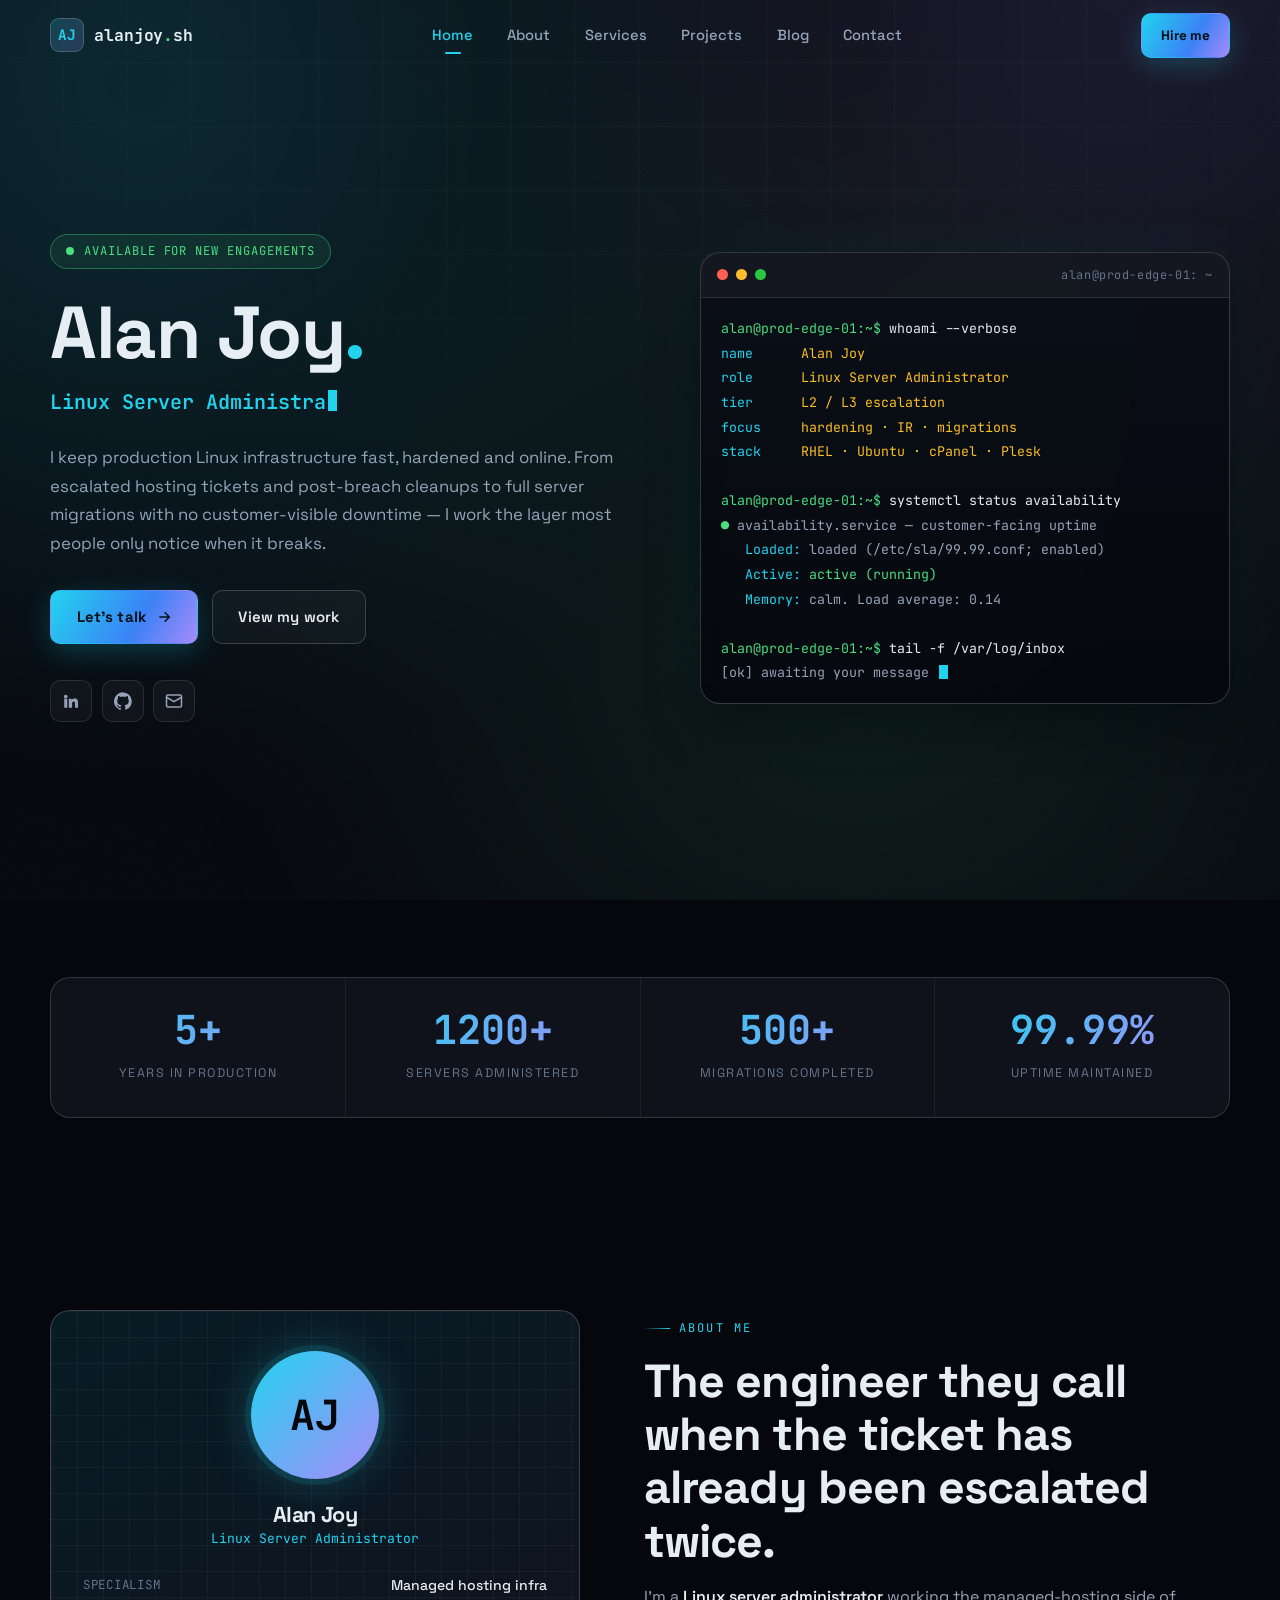
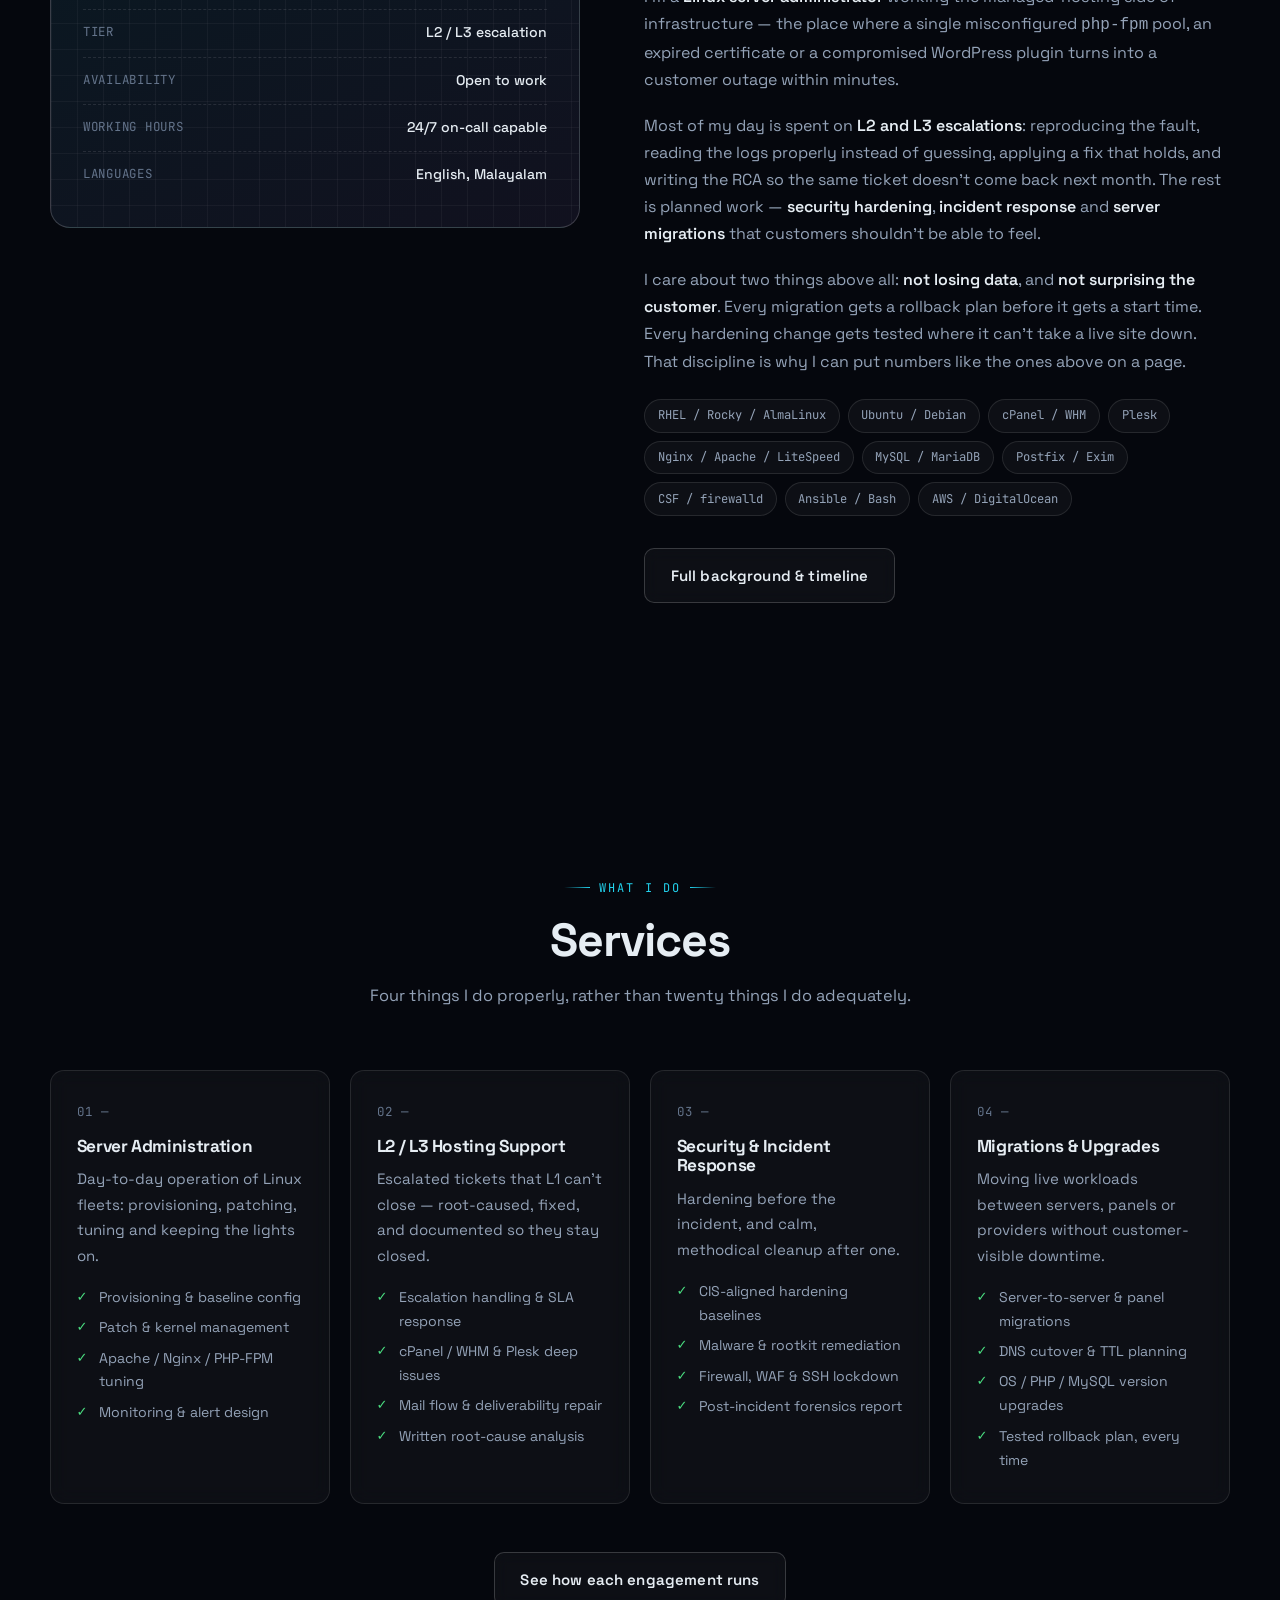
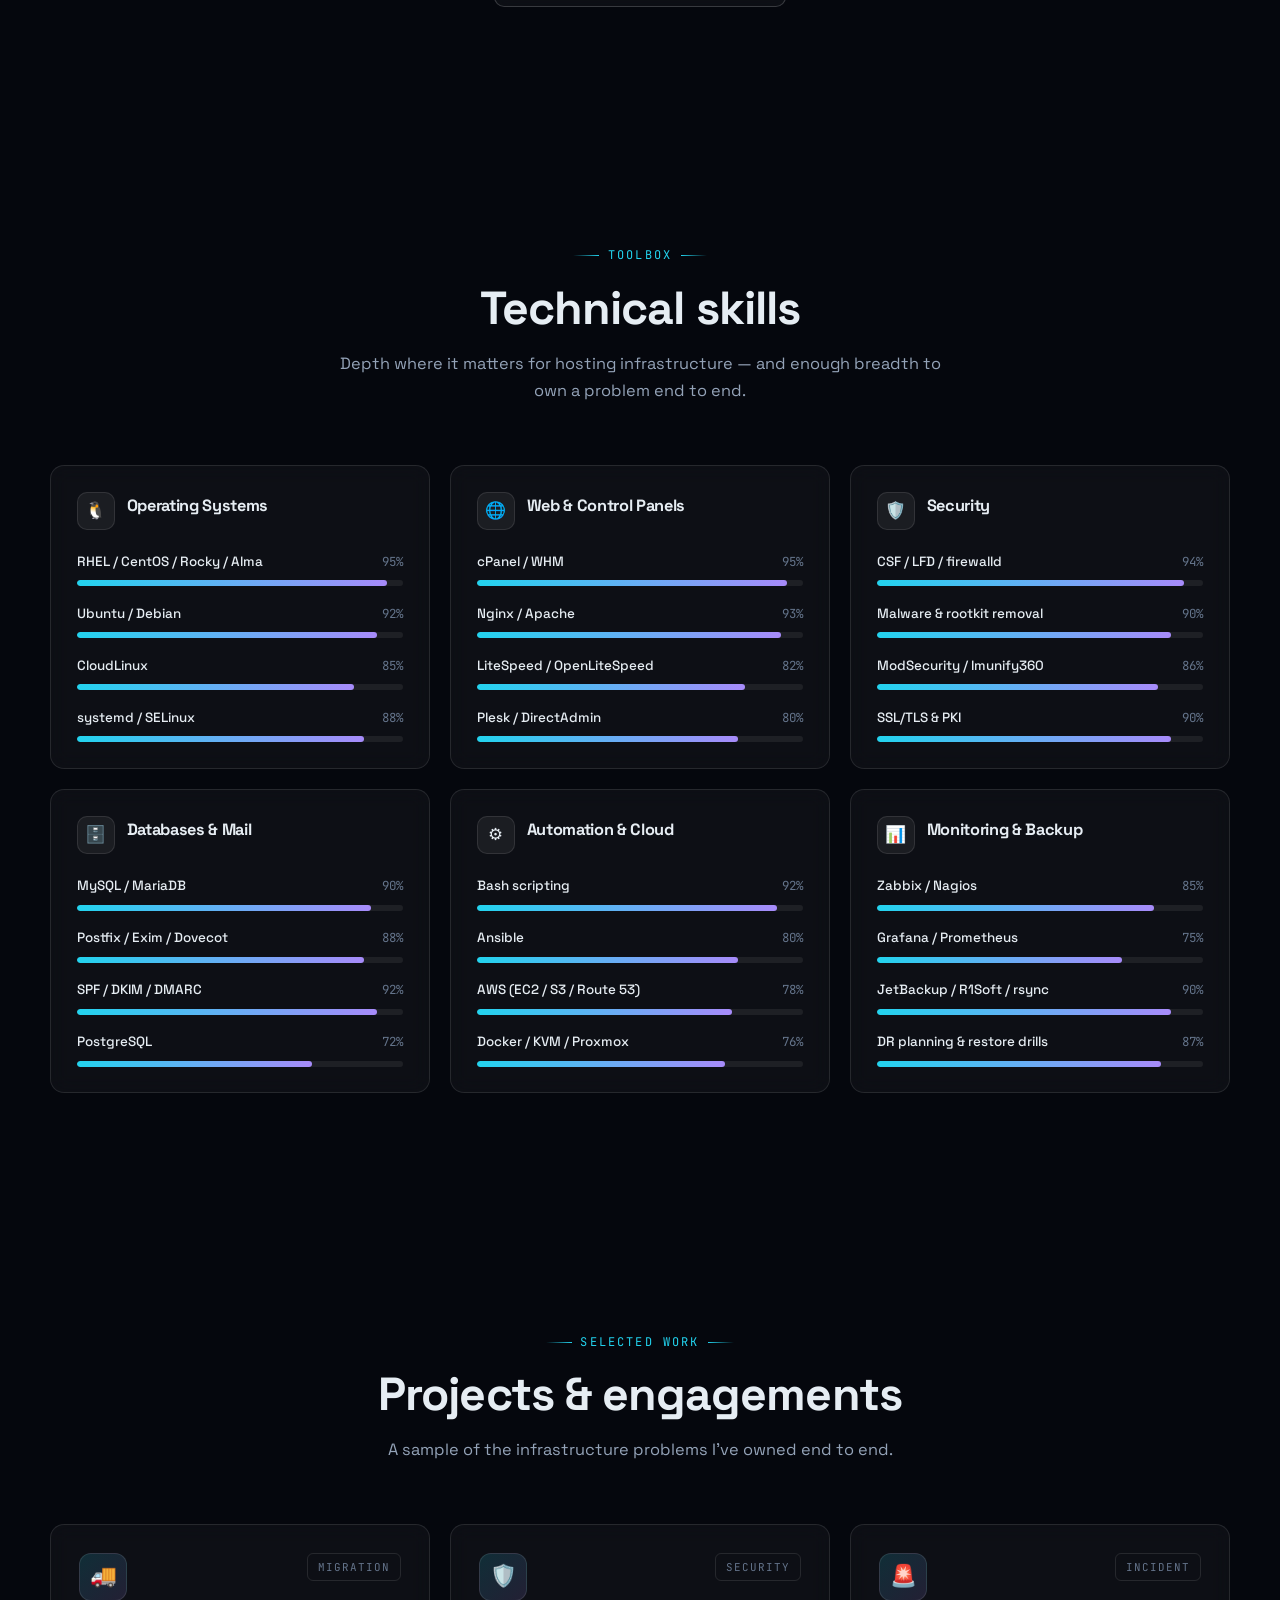
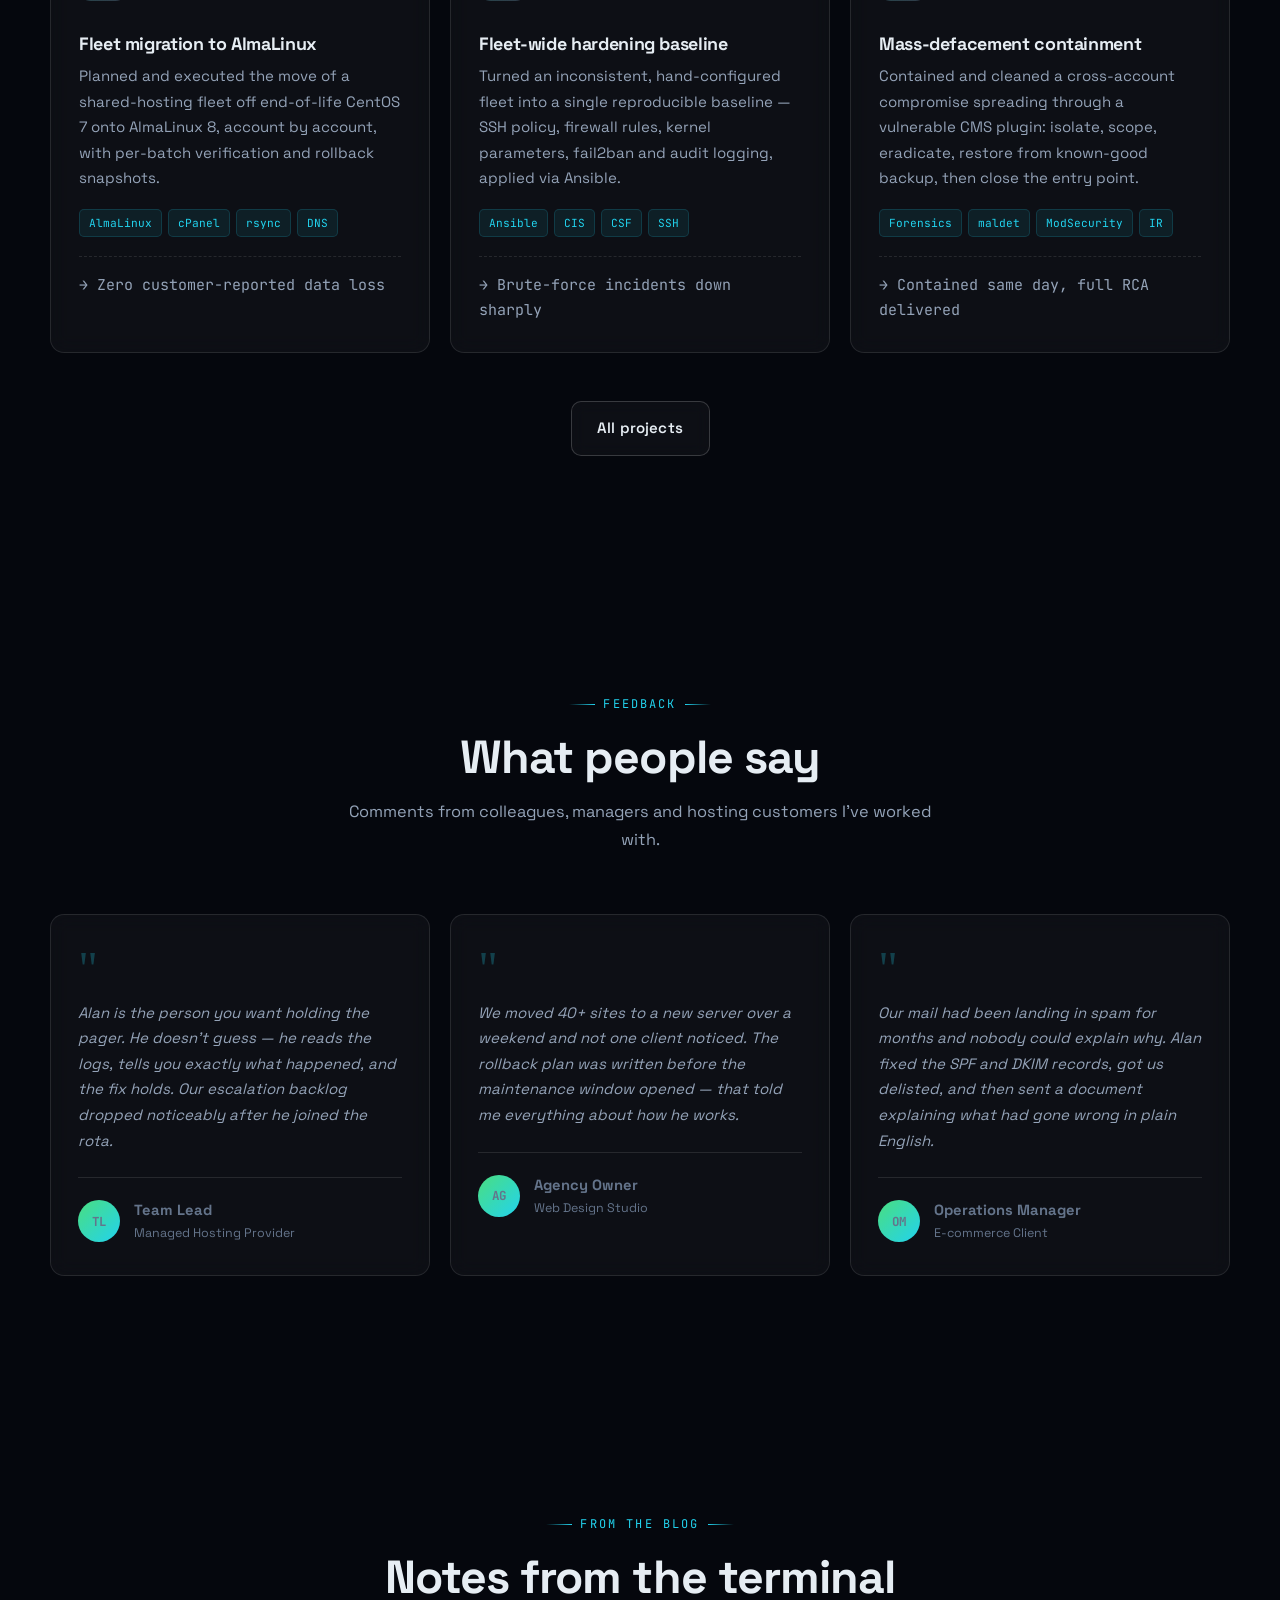
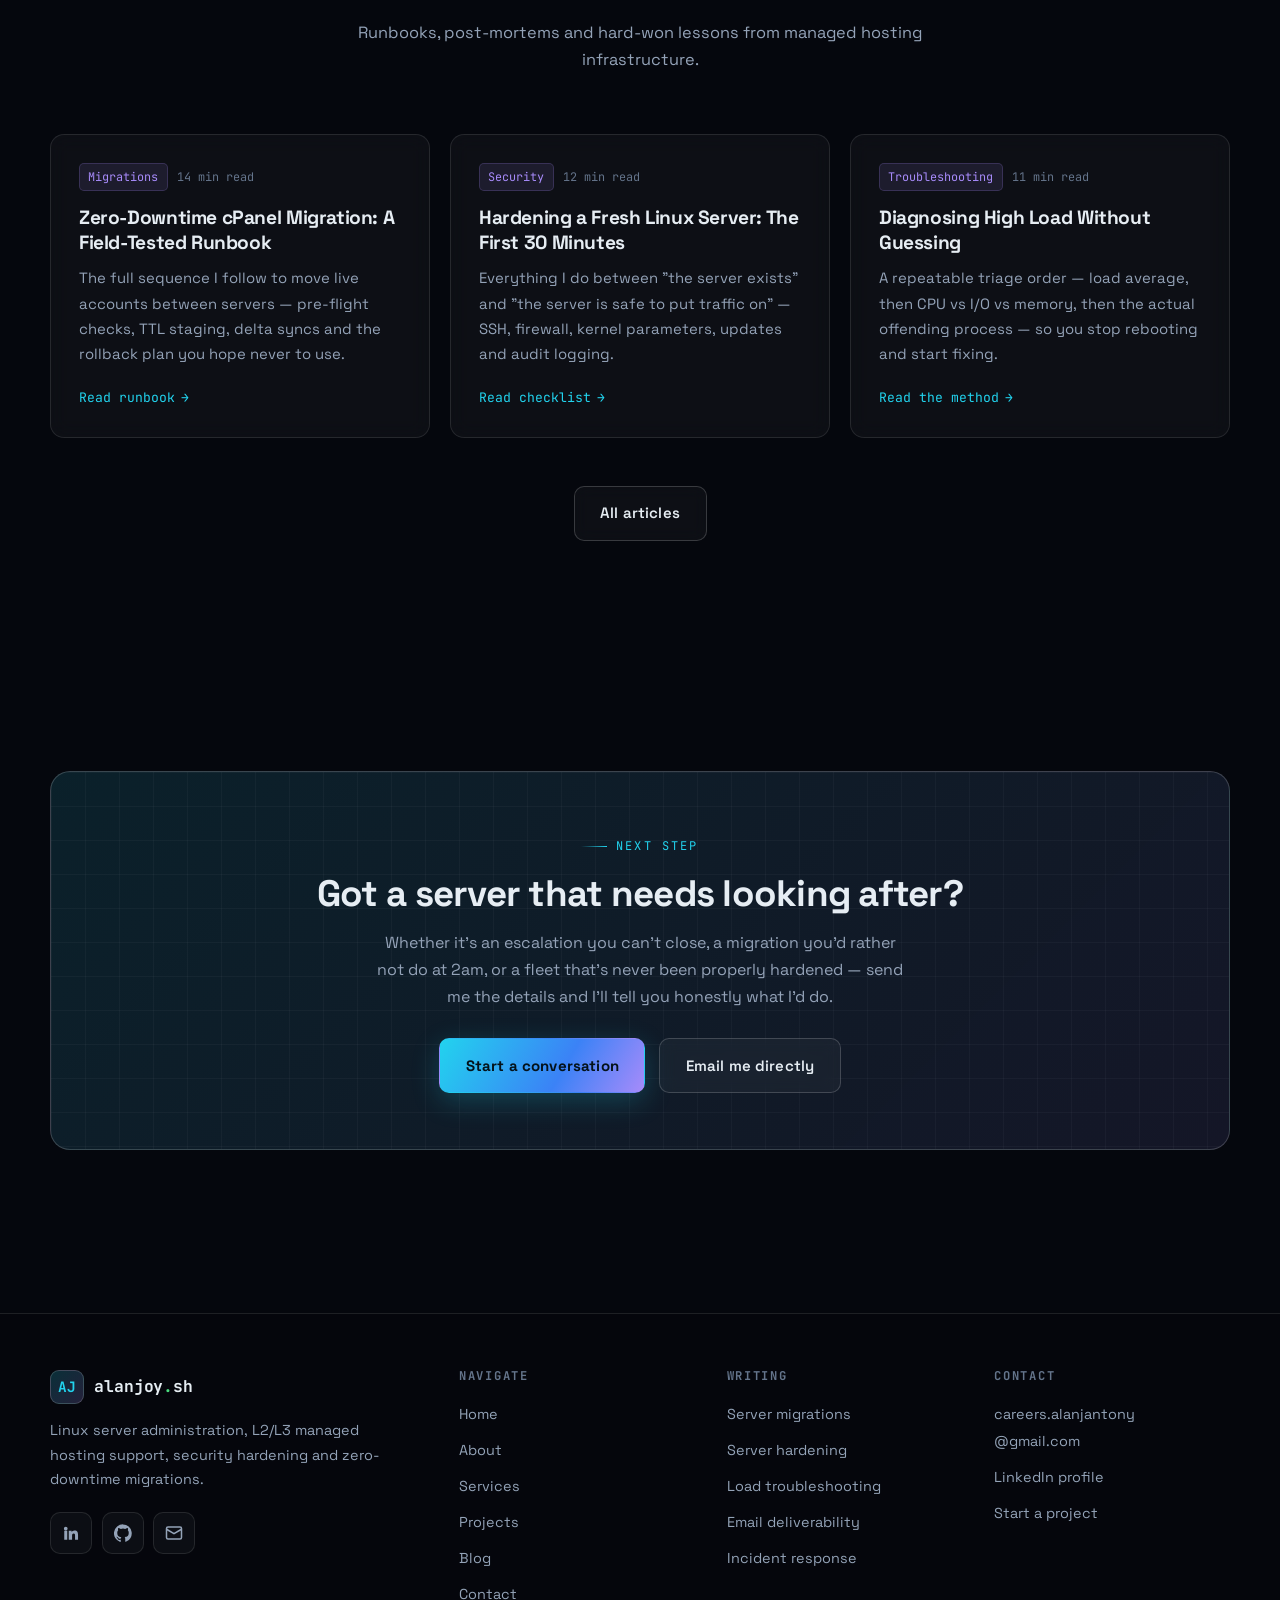
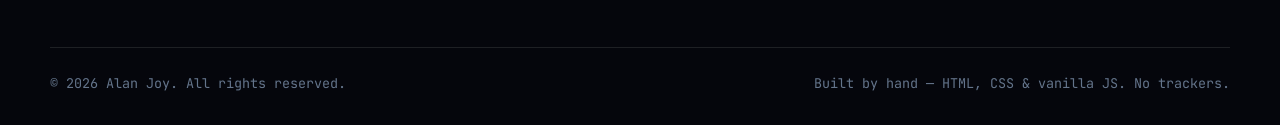
==== commit 5b5a0c95: "Build personal website and technical blog Replaces the TemplateMo demo site with a 13-page personal " ====
--- a/index.html
+++ b/index.html
@@ -1,276 +1,611 @@
-<!DOCTYPE html>
-<html lang="en">
-<head>
-    <meta charset="UTF-8">
-    <meta name="viewport" content="width=device-width, initial-scale=1.0">
-    <title>NexusFlow - The Future of Team Collaboration</title>
-    <link href="templatemo-nexus-style.css" rel="stylesheet">
-<!--
-
-TemplateMo 594 nexus flow
-
-https://templatemo.com/tm-594-nexus-flow
-
--->
-</head>
-<body id="top">
-    <!-- Enhanced Background Elements -->
-    <div class="cyber-bg">
-        <div class="cyber-gradient"></div>
-        <div class="matrix-rain" id="matrixRain"></div>
-    </div>
-    
-    <div class="particles" id="particlesContainer"></div>
-    
-    <div class="data-streams" id="dataStreams"></div>
-    
-    <div class="orb orb1"></div>
-    <div class="orb orb2"></div>
-    <div class="orb orb3"></div>
-    
-    <div class="grid-overlay">
-        <div class="grid-lines"></div>
-        <div class="grid-glow"></div>
-    </div>
-    
-    <div class="scanlines"></div>
-    <div class="noise-overlay"></div>
-    
-    <!-- Navigation -->
-    <nav>
-        <div class="nav-container">
-            <a href="#top" class="logo">NexusFlow</a>
-            <ul class="nav-links">
-                <li><a href="#features">Features</a></li>
-                <li><a href="#pricing">Pricing</a></li>
-                <li><a href="#stats">Stats</a></li>
-                <li><a href="#contact">Contact</a></li>
-            </ul>
-            <div class="nav-bottom">
-                <a href="#" class="cyber-button">Access Terminal</a>
-            </div>
-            <button class="mobile-menu-button" id="mobileMenuBtn">
-                <div class="hamburger">
-                    <span></span>
-                    <span></span>
-                    <span></span>
-                </div>
-            </button>
-        </div>
-    </nav>
-
-    <!-- Mobile Menu -->
-    <div class="mobile-menu-overlay" id="mobileMenuOverlay"></div>
-    <div class="mobile-menu" id="mobileMenu">
-        <div class="mobile-menu-header">
-            <a href="#top" class="mobile-menu-logo">NexusFlow</a>
-            <button class="mobile-menu-close" id="mobileMenuClose">✕</button>
-        </div>
-        <div class="mobile-menu-cta">
-            <a href="#" class="cyber-button">Access Terminal</a>
-        </div>
-        <nav class="mobile-menu-nav">
-            <ul>
-                <li><a href="#features">Features</a></li>
-                <li><a href="#pricing">Pricing</a></li>
-                <li><a href="#stats">Stats</a></li>
-                <li><a href="#contact">Contact</a></li>
-            </ul>
-        </nav>
-    </div>
-
-    <!-- Hero Section -->
-    <section class="hero">
-        <div class="hero-container">
-            <h1 class="hero-title">
-                <span class="hero-nexus">NEXUS</span><span class="hero-flow">FLOW</span>
-            </h1>
-            <p class="hero-subtitle">The quantum leap in team collaboration. Connect minds, sync realities, achieve impossible.</p>
-            <div class="hero-buttons">
-                <a href="#" class="btn-primary">Initialize System</a>
-                <a href="#" class="btn-secondary">View Documentation</a>
-            </div>
-        </div>
-    </section>
-
-    <!-- Stats Section -->
-    <section class="stats fade-up" id="stats">
-        <div class="stats-container">
-            <div class="stats-grid">
-                <div class="stat-item">
-                    <span class="stat-number">50K+</span>
-                    <span class="stat-label">Active Users</span>
-                </div>
-                <div class="stat-item">
-                    <span class="stat-number">99.9%</span>
-                    <span class="stat-label">Uptime</span>
-                </div>
-                <div class="stat-item">
-                    <span class="stat-number">500M+</span>
-                    <span class="stat-label">Tasks Processed</span>
-                </div>
-                <div class="stat-item">
-                    <span class="stat-number">180+</span>
-                    <span class="stat-label">Countries</span>
-                </div>
-            </div>
-        </div>
-    </section>
-
-    <!-- Features Section -->
-    <section class="features fade-up" id="features">
-        <div class="features-container">
-            <div class="section-header">
-                <h2 class="section-title">Core Systems</h2>
-                <p class="section-subtitle">Advanced modules designed for maximum efficiency and seamless integration</p>
-            </div>
-            
-            <div class="features-grid">
-                <div class="feature-card">
-                    <div class="feature-icon">⚡</div>
-                    <h3>Quantum Processing</h3>
-                    <p>Experience lightning-fast data processing with our quantum-inspired algorithms that handle complex workflows in microseconds.</p>
-                </div>
-                
-                <div class="feature-card">
-                    <div class="feature-icon">🔮</div>
-                    <h3>Neural Networks</h3>
-                    <p>AI-powered decision making that learns from your team's patterns and optimizes collaboration in real-time.</p>
-                </div>
-                
-                <div class="feature-card">
-                    <div class="feature-icon">🌐</div>
-                    <h3>Holographic Interface</h3>
-                    <p>Immersive 3D workspace that transcends traditional boundaries, bringing remote teams into a shared reality.</p>
-                </div>
-                
-                <div class="feature-card">
-                    <div class="feature-icon">🛡️</div>
-                    <h3>Quantum Encryption</h3>
-                    <p>Military-grade security protocols with quantum encryption that makes your data literally impossible to breach.</p>
-                </div>
-                
-                <div class="feature-card">
-                    <div class="feature-icon">🚀</div>
-                    <h3>Hyperdrive Sync</h3>
-                    <p>Instantaneous synchronization across all devices and platforms with zero latency, no matter the distance.</p>
-                </div>
-                
-                <div class="feature-card">
-                    <div class="feature-icon">🎯</div>
-                    <h3>Mind Reading Analytics</h3>
-                    <p>Predictive analytics so advanced, it anticipates your team's needs before they even know what they need.</p>
-                </div>
-            </div>
-        </div>
-    </section>
-
-    <!-- Pricing Section -->
-    <section class="pricing fade-up" id="pricing">
-        <div class="pricing-container">
-            <div class="section-header">
-                <h2 class="section-title">Access Levels</h2>
-                <p class="section-subtitle">Choose your gateway to the future of collaboration</p>
-            </div>
-            
-            <div class="pricing-grid">
-                <div class="pricing-card">
-                    <div class="plan-name">Initiate</div>
-                    <div class="plan-price">$49</div>
-                    <div class="plan-period">per neural link</div>
-                    <ul class="plan-features">
-                        <li>Basic quantum processing</li>
-                        <li>5 holographic workspaces</li>
-                        <li>Standard encryption</li>
-                        <li>Community support matrix</li>
-                        <li>Reality sync enabled</li>
-                    </ul>
-                    <a href="#" class="btn-secondary">Enter System</a>
-                </div>
-                
-                <div class="pricing-card featured">
-                    <div class="plan-name">Nexus</div>
-                    <div class="plan-price">$149</div>
-                    <div class="plan-period">per neural link</div>
-                    <ul class="plan-features">
-                        <li>Advanced quantum algorithms</li>
-                        <li>Unlimited holo-workspaces</li>
-                        <li>Quantum encryption fortress</li>
-                        <li>Priority neural support</li>
-                        <li>Mind-reading analytics</li>
-                        <li>Hyperdrive sync protocol</li>
-                    </ul>
-                    <a href="#" class="btn-primary">Jack In</a>
-                </div>
-                
-                <div class="pricing-card">
-                    <div class="plan-name">Transcend</div>
-                    <div class="plan-price">$399</div>
-                    <div class="plan-period">per neural link</div>
-                    <ul class="plan-features">
-                        <li>Infinite processing power</li>
-                        <li>Custom reality matrices</li>
-                        <li>Temporal encryption layers</li>
-                        <li>Direct neural interface</li>
-                        <li>Predictive consciousness</li>
-                        <li>Quantum entanglement sync</li>
-                    </ul>
-                    <a href="#" class="btn-secondary">Ascend</a>
-                </div>
-            </div>
-        </div>
-    </section>
-
-    <!-- Contact Section -->
-    <section class="contact fade-up" id="contact">
-        <div class="contact-container">
-            <div class="section-header">
-                <h2 class="section-title">Initialize Contact</h2>
-                <p class="section-subtitle">Send a transmission through the neural network</p>
-            </div>
-            
-            <div class="contact-form-wrapper">
-                <div class="contact-form">
-                    <div class="form-group">
-                        <label for="name">Neural ID</label>
-                        <input type="text" id="name" name="name" placeholder="Enter your designation" required>
-                    </div>
-                    
-                    <div class="form-group">
-                        <label for="email">Quantum Address</label>
-                        <input type="email" id="email" name="email" placeholder="your.id@nexusflow.com" required>
-                    </div>
-                    
-                    <div class="form-group">
-                        <label for="message">Transmission</label>
-                        <textarea id="message" name="message" rows="5" placeholder="Compose your message to the network..." required></textarea>
-                    </div>
-                    
-                    <button type="submit" class="btn-primary btn-submit">Transmit Message</button>
-                </div>
-            </div>
-        </div>
-    </section>
-
-    <!-- Footer -->
-    <footer class="footer">
-        <div class="footer-content">
-            <div class="footer-links">
-                <a href="#">Privacy Policy</a>
-                <span class="footer-separator">•</span>
-                <a href="#">Terms of Service</a>
-                <span class="footer-separator">•</span>
-                <a href="#">Documentation</a>
-                <span class="footer-separator">•</span>
-                <a href="#">Contact Support</a>
-            </div>
-            <div class="footer-bottom">
-                <p>&copy; 2025 NexusFlow Systems. All realities reserved.</p>
-                <p class="footer-credit">Brought to you by <a href="https://templatemo.com" target="_blank" rel="noopener nofollow">TemplateMo</a></p>
-            </div>
-        </div>
-    </footer>
-
-    <script src="templatemo-nexus-scripts.js"></script>
-</body>
-</html>+<!DOCTYPE html>
+<html lang="en">
+<head>
+<meta charset="utf-8">
+<meta name="viewport" content="width=device-width, initial-scale=1">
+<meta name="author" content="Alan Joy">
+<meta name="theme-color" content="#05070d">
+<link rel="preconnect" href="https://fonts.googleapis.com">
+<link rel="preconnect" href="https://fonts.gstatic.com" crossorigin>
+<link href="https://fonts.googleapis.com/css2?family=Space+Grotesk:wght@400;500;600;700&family=JetBrains+Mono:wght@400;500;700&display=swap" rel="stylesheet">
+<link rel="stylesheet" href="assets/css/main.css">
+<link rel="icon" href="data:image/svg+xml,%3Csvg xmlns='http://www.w3.org/2000/svg' viewBox='0 0 64 64'%3E%3Crect width='64' height='64' rx='14' fill='%2305070d'/%3E%3Ctext x='32' y='43' font-family='monospace' font-size='30' font-weight='700' fill='%2322d3ee' text-anchor='middle'%3EAJ%3C/text%3E%3C/svg%3E">
+<title>Alan Joy — Linux Server Administrator | Hosting, Security &amp; Migrations</title>
+<meta name="description" content="Alan Joy is a Linux server administrator specialising in L2/L3 managed hosting support, security hardening, incident response and zero-downtime server migrations.">
+<link rel="canonical" href="https://careersalanjantony-bit.github.io/nexusflow/">
+<meta property="og:type" content="website">
+<meta property="og:title" content="Alan Joy — Linux Server Administrator | Hosting, Security &amp; Migrations">
+<meta property="og:description" content="Alan Joy is a Linux server administrator specialising in L2/L3 managed hosting support, security hardening, incident response and zero-downtime server migrations.">
+<meta property="og:url" content="https://careersalanjantony-bit.github.io/nexusflow/">
+<meta property="og:site_name" content="Alan Joy">
+<meta name="twitter:card" content="summary_large_image">
+<meta name="twitter:title" content="Alan Joy — Linux Server Administrator | Hosting, Security &amp; Migrations">
+<meta name="twitter:description" content="Alan Joy is a Linux server administrator specialising in L2/L3 managed hosting support, security hardening, incident response and zero-downtime server migrations.">
+<noscript><style>.reveal{opacity:1!important;transform:none!important}.bar__fill{width:var(--fallback-pct,100%)!important}</style></noscript>
+</head>
+<body data-page="home" id="top">
+<div class="progress-bar" id="progress"></div>
+
+<div class="bg-layer" aria-hidden="true">
+  <div class="bg-aurora"></div>
+  <div class="bg-grid"></div>
+  <div class="bg-noise"></div>
+</div>
+
+<a class="skip-link" href="#main">Skip to content</a>
+
+<header class="nav" id="nav">
+  <div class="nav__inner">
+    <a href="index.html" class="brand" aria-label="Alan Joy — home">
+      <span class="brand__mark" aria-hidden="true">AJ</span>
+      <span>alanjoy<span class="brand__dot">.</span>sh</span>
+    </a>
+
+    <nav class="nav__links" aria-label="Primary">
+      <a href="index.html" data-nav="home">Home</a>
+      <a href="about.html" data-nav="about">About</a>
+      <a href="services.html" data-nav="services">Services</a>
+      <a href="projects.html" data-nav="projects">Projects</a>
+      <a href="blog.html" data-nav="blog">Blog</a>
+      <a href="contact.html" data-nav="contact">Contact</a>
+    </nav>
+
+    <div class="nav__actions">
+      <a href="contact.html" class="btn btn--primary btn--sm">Hire me</a>
+      <button class="burger" id="burger" aria-label="Open menu" aria-expanded="false" aria-controls="drawer">
+        <span></span><span></span><span></span>
+      </button>
+    </div>
+  </div>
+</header>
+
+<div class="drawer" id="drawer">
+  <a href="index.html" data-nav="home">Home</a>
+  <a href="about.html" data-nav="about">About</a>
+  <a href="services.html" data-nav="services">Services</a>
+  <a href="projects.html" data-nav="projects">Projects</a>
+  <a href="blog.html" data-nav="blog">Blog</a>
+  <a href="contact.html" data-nav="contact">Contact</a>
+  <a href="contact.html" class="btn btn--primary">Hire me</a>
+</div>
+
+<main id="main">
+<!-- ============ HERO ============ -->
+<section class="hero">
+  <div class="wrap">
+    <div class="hero__grid">
+      <div>
+        <span class="hero__status"><span class="hero__pulse"></span> Available for new engagements</span>
+
+        <h1 class="hero__name">Alan Joy<span style="color: var(--cyan);">.</span></h1>
+
+        <p class="hero__role">
+          <span class="typed" data-typed='["Linux Server Administrator","L2/L3 Managed Hosting Support","Security Hardening &amp; Incident Response","Zero-Downtime Migrations"]'>Linux Server Administrator</span><span class="caret" aria-hidden="true"></span>
+        </p>
+
+        <p class="hero__lead">
+          I keep production Linux infrastructure fast, hardened and online. From
+          escalated hosting tickets and post-breach cleanups to full server
+          migrations with no customer-visible downtime — I work the layer most
+          people only notice when it breaks.
+        </p>
+
+        <div class="hero__cta">
+          <a href="contact.html" class="btn btn--primary">
+            Let's talk
+            <svg width="16" height="16" viewBox="0 0 24 24" fill="none" stroke="currentColor" stroke-width="2.2" aria-hidden="true"><path d="M5 12h14M13 5l7 7-7 7"/></svg>
+          </a>
+          <a href="projects.html" class="btn btn--ghost">View my work</a>
+        </div>
+
+        <div class="social-row">
+          <a href="https://www.linkedin.com/in/alan-joy-6967731a7/" target="_blank" rel="noopener" aria-label="LinkedIn">
+            <svg viewBox="0 0 24 24" fill="currentColor" aria-hidden="true"><path d="M4.98 3.5a2.5 2.5 0 1 1 0 5 2.5 2.5 0 0 1 0-5zM3 9h4v12H3zM9 9h3.8v1.7h.05c.53-1 1.83-2.05 3.77-2.05 4.03 0 4.78 2.65 4.78 6.1V21h-4v-5.5c0-1.31-.03-3-1.83-3-1.83 0-2.11 1.43-2.11 2.9V21H9z"/></svg>
+          </a>
+          <a href="https://github.com/careersalanjantony-bit" target="_blank" rel="noopener" aria-label="GitHub">
+            <svg viewBox="0 0 24 24" fill="currentColor" aria-hidden="true"><path d="M12 .5a12 12 0 0 0-3.79 23.4c.6.11.82-.26.82-.58v-2.2c-3.34.72-4.04-1.6-4.04-1.6-.55-1.4-1.34-1.77-1.34-1.77-1.09-.75.08-.73.08-.73 1.2.08 1.84 1.24 1.84 1.24 1.07 1.83 2.8 1.3 3.49 1 .1-.78.42-1.3.76-1.6-2.67-.3-5.47-1.34-5.47-5.96 0-1.32.47-2.4 1.24-3.24-.13-.3-.54-1.53.11-3.18 0 0 1.01-.32 3.3 1.24a11.5 11.5 0 0 1 6.01 0c2.29-1.56 3.3-1.24 3.3-1.24.65 1.65.24 2.88.12 3.18.77.84 1.23 1.92 1.23 3.24 0 4.63-2.8 5.65-5.48 5.95.43.37.81 1.1.81 2.22v3.3c0 .32.22.7.83.58A12 12 0 0 0 12 .5z"/></svg>
+          </a>
+          <a href="mailto:careers.alanjantony@gmail.com" aria-label="Email">
+            <svg viewBox="0 0 24 24" fill="none" stroke="currentColor" stroke-width="2" aria-hidden="true"><rect x="2" y="4" width="20" height="16" rx="2"/><path d="m2 7 10 6 10-6"/></svg>
+          </a>
+        </div>
+      </div>
+
+      <!-- Terminal card -->
+      <div class="terminal" aria-label="Terminal showing a server status summary" role="img">
+        <div class="terminal__bar">
+          <span class="terminal__dot terminal__dot--r"></span>
+          <span class="terminal__dot terminal__dot--y"></span>
+          <span class="terminal__dot terminal__dot--g"></span>
+          <span class="terminal__title">alan@prod-edge-01: ~</span>
+        </div>
+        <div class="terminal__body">
+          <p><span class="t-prompt">alan@prod-edge-01:~$</span> <span class="t-cmd">whoami --verbose</span></p>
+          <p><span class="t-key">name</span>      <span class="t-val">Alan Joy</span>
+<span class="t-key">role</span>      <span class="t-val">Linux Server Administrator</span>
+<span class="t-key">tier</span>      <span class="t-val">L2 / L3 escalation</span>
+<span class="t-key">focus</span>     <span class="t-val">hardening · IR · migrations</span>
+<span class="t-key">stack</span>     <span class="t-val">RHEL · Ubuntu · cPanel · Plesk</span></p>
+          <p>&nbsp;</p>
+          <p><span class="t-prompt">alan@prod-edge-01:~$</span> <span class="t-cmd">systemctl status availability</span></p>
+          <p><span class="t-ok">●</span> <span class="t-out">availability.service — customer-facing uptime</span>
+   <span class="t-key">Loaded:</span> <span class="t-out">loaded (/etc/sla/99.99.conf; enabled)</span>
+   <span class="t-key">Active:</span> <span class="t-ok">active (running)</span>
+   <span class="t-key">Memory:</span> <span class="t-out">calm. Load average: 0.14</span></p>
+          <p>&nbsp;</p>
+          <p><span class="t-prompt">alan@prod-edge-01:~$</span> <span class="t-cmd">tail -f /var/log/inbox</span></p>
+          <p><span class="t-out">[ok] awaiting your message</span> <span class="caret" aria-hidden="true"></span></p>
+        </div>
+      </div>
+    </div>
+  </div>
+</section>
+
+<!-- ============ STATS ============ -->
+<section class="section section--tight">
+  <div class="wrap">
+    <div class="stats reveal">
+      <div class="stat">
+        <span class="stat__num" data-count="5" data-suffix="+">0</span>
+        <span class="stat__label">Years in production</span>
+      </div>
+      <div class="stat">
+        <span class="stat__num" data-count="1200" data-suffix="+">0</span>
+        <span class="stat__label">Servers administered</span>
+      </div>
+      <div class="stat">
+        <span class="stat__num" data-count="500" data-suffix="+">0</span>
+        <span class="stat__label">Migrations completed</span>
+      </div>
+      <div class="stat">
+        <span class="stat__num" data-count="99.99" data-decimals="2" data-suffix="%">0</span>
+        <span class="stat__label">Uptime maintained</span>
+      </div>
+    </div>
+  </div>
+</section>
+
+<!-- ============ ABOUT ============ -->
+<section class="section" id="about">
+  <div class="wrap">
+    <div class="about">
+      <div class="about__portrait reveal">
+        <div class="avatar" aria-hidden="true">AJ</div>
+        <h3>Alan Joy</h3>
+        <p class="role">Linux Server Administrator</p>
+        <ul class="meta-list">
+          <li><span class="k">Specialism</span> <span class="v">Managed hosting infra</span></li>
+          <li><span class="k">Tier</span> <span class="v">L2 / L3 escalation</span></li>
+          <li><span class="k">Availability</span> <span class="v">Open to work</span></li>
+          <li><span class="k">Working hours</span> <span class="v">24/7 on-call capable</span></li>
+          <li><span class="k">Languages</span> <span class="v">English, Malayalam</span></li>
+        </ul>
+      </div>
+
+      <div class="about__body reveal" data-delay="1">
+        <span class="eyebrow">About me</span>
+        <h2 class="section-title">The engineer they call when the ticket has already been escalated twice.</h2>
+
+        <p>
+          I'm a <strong>Linux server administrator</strong> working the managed-hosting
+          side of infrastructure — the place where a single misconfigured
+          <code>php-fpm</code> pool, an expired certificate or a compromised WordPress
+          plugin turns into a customer outage within minutes.
+        </p>
+        <p>
+          Most of my day is spent on <strong>L2 and L3 escalations</strong>: reproducing the
+          fault, reading the logs properly instead of guessing, applying a fix that
+          holds, and writing the RCA so the same ticket doesn't come back next
+          month. The rest is planned work — <strong>security hardening</strong>,
+          <strong>incident response</strong> and <strong>server migrations</strong> that customers
+          shouldn't be able to feel.
+        </p>
+        <p>
+          I care about two things above all: <strong>not losing data</strong>, and
+          <strong>not surprising the customer</strong>. Every migration gets a rollback plan
+          before it gets a start time. Every hardening change gets tested where it
+          can't take a live site down. That discipline is why I can put numbers like
+          the ones above on a page.
+        </p>
+
+        <div class="pill-row">
+          <span class="pill">RHEL / Rocky / AlmaLinux</span>
+          <span class="pill">Ubuntu / Debian</span>
+          <span class="pill">cPanel / WHM</span>
+          <span class="pill">Plesk</span>
+          <span class="pill">Nginx / Apache / LiteSpeed</span>
+          <span class="pill">MySQL / MariaDB</span>
+          <span class="pill">Postfix / Exim</span>
+          <span class="pill">CSF / firewalld</span>
+          <span class="pill">Ansible / Bash</span>
+          <span class="pill">AWS / DigitalOcean</span>
+        </div>
+
+        <div class="hero__cta mt-4">
+          <a href="about.html" class="btn btn--ghost">Full background &amp; timeline</a>
+        </div>
+      </div>
+    </div>
+  </div>
+</section>
+
+<!-- ============ SERVICES ============ -->
+<section class="section" id="services">
+  <div class="wrap">
+    <div class="section-head section-head--center reveal">
+      <span class="eyebrow">What I do</span>
+      <h2 class="section-title">Services</h2>
+      <p class="section-sub">Four things I do properly, rather than twenty things I do adequately.</p>
+    </div>
+
+    <div class="grid grid--4">
+      <article class="card service reveal">
+        <span class="service__num">01 —</span>
+        <h3>Server Administration</h3>
+        <p>Day-to-day operation of Linux fleets: provisioning, patching, tuning and keeping the lights on.</p>
+        <ul>
+          <li>Provisioning &amp; baseline config</li>
+          <li>Patch &amp; kernel management</li>
+          <li>Apache / Nginx / PHP-FPM tuning</li>
+          <li>Monitoring &amp; alert design</li>
+        </ul>
+      </article>
+
+      <article class="card service reveal" data-delay="1">
+        <span class="service__num">02 —</span>
+        <h3>L2 / L3 Hosting Support</h3>
+        <p>Escalated tickets that L1 can't close — root-caused, fixed, and documented so they stay closed.</p>
+        <ul>
+          <li>Escalation handling &amp; SLA response</li>
+          <li>cPanel / WHM &amp; Plesk deep issues</li>
+          <li>Mail flow &amp; deliverability repair</li>
+          <li>Written root-cause analysis</li>
+        </ul>
+      </article>
+
+      <article class="card service reveal" data-delay="2">
+        <span class="service__num">03 —</span>
+        <h3>Security &amp; Incident Response</h3>
+        <p>Hardening before the incident, and calm, methodical cleanup after one.</p>
+        <ul>
+          <li>CIS-aligned hardening baselines</li>
+          <li>Malware &amp; rootkit remediation</li>
+          <li>Firewall, WAF &amp; SSH lockdown</li>
+          <li>Post-incident forensics report</li>
+        </ul>
+      </article>
+
+      <article class="card service reveal" data-delay="3">
+        <span class="service__num">04 —</span>
+        <h3>Migrations &amp; Upgrades</h3>
+        <p>Moving live workloads between servers, panels or providers without customer-visible downtime.</p>
+        <ul>
+          <li>Server-to-server &amp; panel migrations</li>
+          <li>DNS cutover &amp; TTL planning</li>
+          <li>OS / PHP / MySQL version upgrades</li>
+          <li>Tested rollback plan, every time</li>
+        </ul>
+      </article>
+    </div>
+
+    <div class="text-center mt-6 reveal">
+      <a href="services.html" class="btn btn--ghost">See how each engagement runs</a>
+    </div>
+  </div>
+</section>
+
+<!-- ============ SKILLS ============ -->
+<section class="section" id="skills">
+  <div class="wrap">
+    <div class="section-head section-head--center reveal">
+      <span class="eyebrow">Toolbox</span>
+      <h2 class="section-title">Technical skills</h2>
+      <p class="section-sub">Depth where it matters for hosting infrastructure — and enough breadth to own a problem end to end.</p>
+    </div>
+
+    <div class="grid grid--3">
+      <div class="card skill-group reveal">
+        <div class="skill-group__head">
+          <span class="ico" aria-hidden="true">🐧</span>
+          <h3>Operating Systems</h3>
+        </div>
+        <div class="bar"><div class="bar__top"><span class="bar__name">RHEL / CentOS / Rocky / Alma</span><span class="bar__pct">95%</span></div><div class="bar__track"><div class="bar__fill" data-pct="95"></div></div></div>
+        <div class="bar"><div class="bar__top"><span class="bar__name">Ubuntu / Debian</span><span class="bar__pct">92%</span></div><div class="bar__track"><div class="bar__fill" data-pct="92"></div></div></div>
+        <div class="bar"><div class="bar__top"><span class="bar__name">CloudLinux</span><span class="bar__pct">85%</span></div><div class="bar__track"><div class="bar__fill" data-pct="85"></div></div></div>
+        <div class="bar"><div class="bar__top"><span class="bar__name">systemd / SELinux</span><span class="bar__pct">88%</span></div><div class="bar__track"><div class="bar__fill" data-pct="88"></div></div></div>
+      </div>
+
+      <div class="card skill-group reveal" data-delay="1">
+        <div class="skill-group__head">
+          <span class="ico" aria-hidden="true">🌐</span>
+          <h3>Web &amp; Control Panels</h3>
+        </div>
+        <div class="bar"><div class="bar__top"><span class="bar__name">cPanel / WHM</span><span class="bar__pct">95%</span></div><div class="bar__track"><div class="bar__fill" data-pct="95"></div></div></div>
+        <div class="bar"><div class="bar__top"><span class="bar__name">Nginx / Apache</span><span class="bar__pct">93%</span></div><div class="bar__track"><div class="bar__fill" data-pct="93"></div></div></div>
+        <div class="bar"><div class="bar__top"><span class="bar__name">LiteSpeed / OpenLiteSpeed</span><span class="bar__pct">82%</span></div><div class="bar__track"><div class="bar__fill" data-pct="82"></div></div></div>
+        <div class="bar"><div class="bar__top"><span class="bar__name">Plesk / DirectAdmin</span><span class="bar__pct">80%</span></div><div class="bar__track"><div class="bar__fill" data-pct="80"></div></div></div>
+      </div>
+
+      <div class="card skill-group reveal" data-delay="2">
+        <div class="skill-group__head">
+          <span class="ico" aria-hidden="true">🛡️</span>
+          <h3>Security</h3>
+        </div>
+        <div class="bar"><div class="bar__top"><span class="bar__name">CSF / LFD / firewalld</span><span class="bar__pct">94%</span></div><div class="bar__track"><div class="bar__fill" data-pct="94"></div></div></div>
+        <div class="bar"><div class="bar__top"><span class="bar__name">Malware &amp; rootkit removal</span><span class="bar__pct">90%</span></div><div class="bar__track"><div class="bar__fill" data-pct="90"></div></div></div>
+        <div class="bar"><div class="bar__top"><span class="bar__name">ModSecurity / Imunify360</span><span class="bar__pct">86%</span></div><div class="bar__track"><div class="bar__fill" data-pct="86"></div></div></div>
+        <div class="bar"><div class="bar__top"><span class="bar__name">SSL/TLS &amp; PKI</span><span class="bar__pct">90%</span></div><div class="bar__track"><div class="bar__fill" data-pct="90"></div></div></div>
+      </div>
+
+      <div class="card skill-group reveal">
+        <div class="skill-group__head">
+          <span class="ico" aria-hidden="true">🗄️</span>
+          <h3>Databases &amp; Mail</h3>
+        </div>
+        <div class="bar"><div class="bar__top"><span class="bar__name">MySQL / MariaDB</span><span class="bar__pct">90%</span></div><div class="bar__track"><div class="bar__fill" data-pct="90"></div></div></div>
+        <div class="bar"><div class="bar__top"><span class="bar__name">Postfix / Exim / Dovecot</span><span class="bar__pct">88%</span></div><div class="bar__track"><div class="bar__fill" data-pct="88"></div></div></div>
+        <div class="bar"><div class="bar__top"><span class="bar__name">SPF / DKIM / DMARC</span><span class="bar__pct">92%</span></div><div class="bar__track"><div class="bar__fill" data-pct="92"></div></div></div>
+        <div class="bar"><div class="bar__top"><span class="bar__name">PostgreSQL</span><span class="bar__pct">72%</span></div><div class="bar__track"><div class="bar__fill" data-pct="72"></div></div></div>
+      </div>
+
+      <div class="card skill-group reveal" data-delay="1">
+        <div class="skill-group__head">
+          <span class="ico" aria-hidden="true">⚙️</span>
+          <h3>Automation &amp; Cloud</h3>
+        </div>
+        <div class="bar"><div class="bar__top"><span class="bar__name">Bash scripting</span><span class="bar__pct">92%</span></div><div class="bar__track"><div class="bar__fill" data-pct="92"></div></div></div>
+        <div class="bar"><div class="bar__top"><span class="bar__name">Ansible</span><span class="bar__pct">80%</span></div><div class="bar__track"><div class="bar__fill" data-pct="80"></div></div></div>
+        <div class="bar"><div class="bar__top"><span class="bar__name">AWS (EC2 / S3 / Route 53)</span><span class="bar__pct">78%</span></div><div class="bar__track"><div class="bar__fill" data-pct="78"></div></div></div>
+        <div class="bar"><div class="bar__top"><span class="bar__name">Docker / KVM / Proxmox</span><span class="bar__pct">76%</span></div><div class="bar__track"><div class="bar__fill" data-pct="76"></div></div></div>
+      </div>
+
+      <div class="card skill-group reveal" data-delay="2">
+        <div class="skill-group__head">
+          <span class="ico" aria-hidden="true">📊</span>
+          <h3>Monitoring &amp; Backup</h3>
+        </div>
+        <div class="bar"><div class="bar__top"><span class="bar__name">Zabbix / Nagios</span><span class="bar__pct">85%</span></div><div class="bar__track"><div class="bar__fill" data-pct="85"></div></div></div>
+        <div class="bar"><div class="bar__top"><span class="bar__name">Grafana / Prometheus</span><span class="bar__pct">75%</span></div><div class="bar__track"><div class="bar__fill" data-pct="75"></div></div></div>
+        <div class="bar"><div class="bar__top"><span class="bar__name">JetBackup / R1Soft / rsync</span><span class="bar__pct">90%</span></div><div class="bar__track"><div class="bar__fill" data-pct="90"></div></div></div>
+        <div class="bar"><div class="bar__top"><span class="bar__name">DR planning &amp; restore drills</span><span class="bar__pct">87%</span></div><div class="bar__track"><div class="bar__fill" data-pct="87"></div></div></div>
+      </div>
+    </div>
+  </div>
+</section>
+
+<!-- ============ FEATURED PROJECTS ============ -->
+<section class="section" id="work">
+  <div class="wrap">
+    <div class="section-head section-head--center reveal">
+      <span class="eyebrow">Selected work</span>
+      <h2 class="section-title">Projects &amp; engagements</h2>
+      <p class="section-sub">A sample of the infrastructure problems I've owned end to end.</p>
+    </div>
+
+    <div class="grid grid--3">
+      <article class="card project reveal">
+        <div class="project__top">
+          <span class="card__icon" aria-hidden="true">🚚</span>
+          <span class="project__badge">Migration</span>
+        </div>
+        <h3>Fleet migration to AlmaLinux</h3>
+        <p>Planned and executed the move of a shared-hosting fleet off end-of-life CentOS 7 onto AlmaLinux 8, account by account, with per-batch verification and rollback snapshots.</p>
+        <div class="project__tags"><span>AlmaLinux</span><span>cPanel</span><span>rsync</span><span>DNS</span></div>
+        <p class="project__impact">→ Zero customer-reported data loss</p>
+      </article>
+
+      <article class="card project reveal" data-delay="1">
+        <div class="project__top">
+          <span class="card__icon" aria-hidden="true">🛡️</span>
+          <span class="project__badge">Security</span>
+        </div>
+        <h3>Fleet-wide hardening baseline</h3>
+        <p>Turned an inconsistent, hand-configured fleet into a single reproducible baseline — SSH policy, firewall rules, kernel parameters, fail2ban and audit logging, applied via Ansible.</p>
+        <div class="project__tags"><span>Ansible</span><span>CIS</span><span>CSF</span><span>SSH</span></div>
+        <p class="project__impact">→ Brute-force incidents down sharply</p>
+      </article>
+
+      <article class="card project reveal" data-delay="2">
+        <div class="project__top">
+          <span class="card__icon" aria-hidden="true">🚨</span>
+          <span class="project__badge">Incident</span>
+        </div>
+        <h3>Mass-defacement containment</h3>
+        <p>Contained and cleaned a cross-account compromise spreading through a vulnerable CMS plugin: isolate, scope, eradicate, restore from known-good backup, then close the entry point.</p>
+        <div class="project__tags"><span>Forensics</span><span>maldet</span><span>ModSecurity</span><span>IR</span></div>
+        <p class="project__impact">→ Contained same day, full RCA delivered</p>
+      </article>
+    </div>
+
+    <div class="text-center mt-6 reveal">
+      <a href="projects.html" class="btn btn--ghost">All projects</a>
+    </div>
+  </div>
+</section>
+
+<!-- ============ TESTIMONIALS ============ -->
+<section class="section" id="testimonials">
+  <div class="wrap">
+    <div class="section-head section-head--center reveal">
+      <span class="eyebrow">Feedback</span>
+      <h2 class="section-title">What people say</h2>
+      <p class="section-sub">Comments from colleagues, managers and hosting customers I've worked with.</p>
+    </div>
+
+    <div class="grid grid--3">
+      <figure class="card quote reveal">
+        <div class="quote__mark" aria-hidden="true">"</div>
+        <blockquote><p>Alan is the person you want holding the pager. He doesn't guess — he reads the logs, tells you exactly what happened, and the fix holds. Our escalation backlog dropped noticeably after he joined the rota.</p></blockquote>
+        <figcaption class="quote__who">
+          <span class="quote__av" aria-hidden="true">TL</span>
+          <span><strong>Team Lead</strong><span>Managed Hosting Provider</span></span>
+        </figcaption>
+      </figure>
+
+      <figure class="card quote reveal" data-delay="1">
+        <div class="quote__mark" aria-hidden="true">"</div>
+        <blockquote><p>We moved 40+ sites to a new server over a weekend and not one client noticed. The rollback plan was written before the maintenance window opened — that told me everything about how he works.</p></blockquote>
+        <figcaption class="quote__who">
+          <span class="quote__av" aria-hidden="true">AG</span>
+          <span><strong>Agency Owner</strong><span>Web Design Studio</span></span>
+        </figcaption>
+      </figure>
+
+      <figure class="card quote reveal" data-delay="2">
+        <div class="quote__mark" aria-hidden="true">"</div>
+        <blockquote><p>Our mail had been landing in spam for months and nobody could explain why. Alan fixed the SPF and DKIM records, got us delisted, and then sent a document explaining what had gone wrong in plain English.</p></blockquote>
+        <figcaption class="quote__who">
+          <span class="quote__av" aria-hidden="true">OM</span>
+          <span><strong>Operations Manager</strong><span>E-commerce Client</span></span>
+        </figcaption>
+      </figure>
+    </div>
+  </div>
+</section>
+
+<!-- ============ LATEST POSTS ============ -->
+<section class="section" id="blog">
+  <div class="wrap">
+    <div class="section-head section-head--center reveal">
+      <span class="eyebrow">From the blog</span>
+      <h2 class="section-title">Notes from the terminal</h2>
+      <p class="section-sub">Runbooks, post-mortems and hard-won lessons from managed hosting infrastructure.</p>
+    </div>
+
+    <div class="grid grid--3">
+      <a class="card post-card reveal" href="posts/zero-downtime-cpanel-migration.html">
+        <div class="post-card__meta"><span class="tag">Migrations</span><span>14 min read</span></div>
+        <h3>Zero-Downtime cPanel Migration: A Field-Tested Runbook</h3>
+        <p>The full sequence I follow to move live accounts between servers — pre-flight checks, TTL staging, delta syncs and the rollback plan you hope never to use.</p>
+        <span class="post-card__more">Read runbook <span class="arrow" aria-hidden="true">→</span></span>
+      </a>
+
+      <a class="card post-card reveal" data-delay="1" href="posts/linux-server-hardening-checklist.html">
+        <div class="post-card__meta"><span class="tag">Security</span><span>12 min read</span></div>
+        <h3>Hardening a Fresh Linux Server: The First 30 Minutes</h3>
+        <p>Everything I do between "the server exists" and "the server is safe to put traffic on" — SSH, firewall, kernel parameters, updates and audit logging.</p>
+        <span class="post-card__more">Read checklist <span class="arrow" aria-hidden="true">→</span></span>
+      </a>
+
+      <a class="card post-card reveal" data-delay="2" href="posts/diagnosing-high-server-load.html">
+        <div class="post-card__meta"><span class="tag">Troubleshooting</span><span>11 min read</span></div>
+        <h3>Diagnosing High Load Without Guessing</h3>
+        <p>A repeatable triage order — load average, then CPU vs I/O vs memory, then the actual offending process — so you stop rebooting and start fixing.</p>
+        <span class="post-card__more">Read the method <span class="arrow" aria-hidden="true">→</span></span>
+      </a>
+    </div>
+
+    <div class="text-center mt-6 reveal">
+      <a href="blog.html" class="btn btn--ghost">All articles</a>
+    </div>
+  </div>
+</section>
+
+<!-- ============ CTA ============ -->
+<section class="section">
+  <div class="wrap">
+    <div class="cta-band reveal">
+      <span class="eyebrow">Next step</span>
+      <h2>Got a server that needs looking after?</h2>
+      <p>Whether it's an escalation you can't close, a migration you'd rather not do at 2am, or a fleet that's never been properly hardened — send me the details and I'll tell you honestly what I'd do.</p>
+      <div class="btn-row">
+        <a href="contact.html" class="btn btn--primary">Start a conversation</a>
+        <a href="mailto:careers.alanjantony@gmail.com" class="btn btn--ghost">Email me directly</a>
+      </div>
+    </div>
+  </div>
+</section>
+
+</main>
+
+<footer class="footer">
+  <div class="wrap">
+    <div class="footer__grid">
+      <div class="footer__about">
+        <a href="index.html" class="brand">
+          <span class="brand__mark" aria-hidden="true">AJ</span>
+          <span>alanjoy<span class="brand__dot">.</span>sh</span>
+        </a>
+        <p>Linux server administration, L2/L3 managed hosting support, security hardening and zero-downtime migrations.</p>
+        <div class="social-row">
+          <a href="https://www.linkedin.com/in/alan-joy-6967731a7/" target="_blank" rel="noopener" aria-label="LinkedIn">
+            <svg viewBox="0 0 24 24" fill="currentColor" aria-hidden="true"><path d="M4.98 3.5a2.5 2.5 0 1 1 0 5 2.5 2.5 0 0 1 0-5zM3 9h4v12H3zM9 9h3.8v1.7h.05c.53-1 1.83-2.05 3.77-2.05 4.03 0 4.78 2.65 4.78 6.1V21h-4v-5.5c0-1.31-.03-3-1.83-3-1.83 0-2.11 1.43-2.11 2.9V21H9z"/></svg>
+          </a>
+          <a href="https://github.com/careersalanjantony-bit" target="_blank" rel="noopener" aria-label="GitHub">
+            <svg viewBox="0 0 24 24" fill="currentColor" aria-hidden="true"><path d="M12 .5a12 12 0 0 0-3.79 23.4c.6.11.82-.26.82-.58v-2.2c-3.34.72-4.04-1.6-4.04-1.6-.55-1.4-1.34-1.77-1.34-1.77-1.09-.75.08-.73.08-.73 1.2.08 1.84 1.24 1.84 1.24 1.07 1.83 2.8 1.3 3.49 1 .1-.78.42-1.3.76-1.6-2.67-.3-5.47-1.34-5.47-5.96 0-1.32.47-2.4 1.24-3.24-.13-.3-.54-1.53.11-3.18 0 0 1.01-.32 3.3 1.24a11.5 11.5 0 0 1 6.01 0c2.29-1.56 3.3-1.24 3.3-1.24.65 1.65.24 2.88.12 3.18.77.84 1.23 1.92 1.23 3.24 0 4.63-2.8 5.65-5.48 5.95.43.37.81 1.1.81 2.22v3.3c0 .32.22.7.83.58A12 12 0 0 0 12 .5z"/></svg>
+          </a>
+          <a href="mailto:careers.alanjantony@gmail.com" aria-label="Email">
+            <svg viewBox="0 0 24 24" fill="none" stroke="currentColor" stroke-width="2" aria-hidden="true"><rect x="2" y="4" width="20" height="16" rx="2"/><path d="m2 7 10 6 10-6"/></svg>
+          </a>
+        </div>
+      </div>
+
+      <div>
+        <h4>Navigate</h4>
+        <ul>
+          <li><a href="index.html">Home</a></li>
+          <li><a href="about.html">About</a></li>
+          <li><a href="services.html">Services</a></li>
+          <li><a href="projects.html">Projects</a></li>
+          <li><a href="blog.html">Blog</a></li>
+          <li><a href="contact.html">Contact</a></li>
+        </ul>
+      </div>
+
+      <div>
+        <h4>Writing</h4>
+        <ul>
+          <li><a href="posts/zero-downtime-cpanel-migration.html">Server migrations</a></li>
+          <li><a href="posts/linux-server-hardening-checklist.html">Server hardening</a></li>
+          <li><a href="posts/diagnosing-high-server-load.html">Load troubleshooting</a></li>
+          <li><a href="posts/email-deliverability-spf-dkim-dmarc.html">Email deliverability</a></li>
+          <li><a href="posts/detecting-a-compromised-server.html">Incident response</a></li>
+        </ul>
+      </div>
+
+      <div>
+        <h4>Contact</h4>
+        <ul>
+          <li><a href="mailto:careers.alanjantony@gmail.com">careers.alanjantony<br>@gmail.com</a></li>
+          <li><a href="https://www.linkedin.com/in/alan-joy-6967731a7/" target="_blank" rel="noopener">LinkedIn profile</a></li>
+          <li><a href="contact.html">Start a project</a></li>
+        </ul>
+      </div>
+    </div>
+
+    <div class="footer__bottom">
+      <p>&copy; <span data-year>2026</span> Alan Joy. All rights reserved.</p>
+      <p>Built by hand — HTML, CSS &amp; vanilla JS. No trackers.</p>
+    </div>
+  </div>
+</footer>
+
+<button class="to-top" aria-label="Back to top">
+  <svg width="18" height="18" viewBox="0 0 24 24" fill="none" stroke="currentColor" stroke-width="2" aria-hidden="true"><path d="M12 19V5M5 12l7-7 7 7"/></svg>
+</button>
+
+<script src="assets/js/main.js"></script>
+
+
+<script type="application/ld+json">
+{
+  "@context": "https://schema.org",
+  "@type": "Person",
+  "name": "Alan Joy",
+  "jobTitle": "Linux Server Administrator",
+  "description": "Linux server administrator specialising in L2/L3 managed hosting support, security hardening, incident response and zero-downtime server migrations.",
+  "email": "mailto:careers.alanjantony@gmail.com",
+  "url": "https://careersalanjantony-bit.github.io/nexusflow/",
+  "sameAs": [
+    "https://www.linkedin.com/in/alan-joy-6967731a7/",
+    "https://github.com/careersalanjantony-bit"
+  ],
+  "knowsAbout": [
+    "Linux system administration", "RHEL", "Ubuntu", "cPanel/WHM", "Plesk",
+    "Apache", "Nginx", "MySQL", "Postfix", "Exim", "Server security hardening",
+    "Incident response", "Server migration", "Ansible", "AWS"
+  ]
+}
+</script>
+</body>
+</html>
--- a/assets/css/main.css
+++ b/assets/css/main.css
@@ -0,0 +1,1456 @@
+/* ==========================================================================
+   Alan Joy — Personal site
+   assets/css/main.css
+   Design system: dark "terminal" aesthetic, glass surfaces, neon accents.
+   ========================================================================== */
+
+/* ---------- 1. Tokens ---------- */
+:root {
+  /* Surfaces */
+  --bg:              #05070d;
+  --bg-elev:         #0a0e17;
+  --surface:         rgba(255, 255, 255, 0.035);
+  --surface-strong:  rgba(255, 255, 255, 0.06);
+  --border:          rgba(255, 255, 255, 0.10);
+  --border-strong:   rgba(255, 255, 255, 0.18);
+
+  /* Accents */
+  --cyan:            #22d3ee;
+  --green:           #4ade80;
+  --violet:          #a78bfa;
+  --amber:           #fbbf24;
+  --rose:            #fb7185;
+
+  /* Text */
+  --text:            #e6edf3;
+  --text-muted:      #94a3b8;
+  --text-dim:        #64748b;
+
+  /* Type */
+  --font-sans: 'Space Grotesk', system-ui, -apple-system, 'Segoe UI', Roboto, sans-serif;
+  --font-mono: 'JetBrains Mono', ui-monospace, SFMono-Regular, Menlo, Consolas, monospace;
+
+  /* Metrics */
+  --nav-h: 72px;
+  --wrap: 1180px;
+  --radius: 14px;
+  --radius-lg: 20px;
+
+  /* Motion */
+  --ease: cubic-bezier(0.22, 1, 0.36, 1);
+  --dur: 0.45s;
+
+  /* Shadows */
+  --shadow-sm: 0 4px 16px rgba(0, 0, 0, 0.4);
+  --shadow-md: 0 16px 48px rgba(0, 0, 0, 0.5);
+  --glow-cyan: 0 0 0 1px rgba(34, 211, 238, 0.35), 0 0 32px rgba(34, 211, 238, 0.18);
+}
+
+/* ---------- 2. Reset ---------- */
+*, *::before, *::after { margin: 0; padding: 0; box-sizing: border-box; }
+
+html {
+  scroll-behavior: smooth;
+  scroll-padding-top: calc(var(--nav-h) + 20px);
+  -webkit-text-size-adjust: 100%;
+}
+
+body {
+  font-family: var(--font-sans);
+  background: var(--bg);
+  color: var(--text);
+  line-height: 1.7;
+  font-size: 16px;
+  overflow-x: hidden;
+  -webkit-font-smoothing: antialiased;
+  text-rendering: optimizeLegibility;
+}
+
+img, svg { max-width: 100%; display: block; }
+a { color: inherit; text-decoration: none; }
+button, input, textarea, select { font: inherit; color: inherit; }
+ul, ol { list-style: none; }
+
+::selection { background: rgba(34, 211, 238, 0.28); color: #fff; }
+
+:focus-visible {
+  outline: 2px solid var(--cyan);
+  outline-offset: 3px;
+  border-radius: 4px;
+}
+
+/* Scrollbar */
+::-webkit-scrollbar { width: 10px; height: 10px; }
+::-webkit-scrollbar-track { background: var(--bg); }
+::-webkit-scrollbar-thumb {
+  background: rgba(255, 255, 255, 0.12);
+  border-radius: 8px;
+  border: 2px solid var(--bg);
+}
+::-webkit-scrollbar-thumb:hover { background: rgba(34, 211, 238, 0.4); }
+
+/* ---------- 3. Layout helpers ---------- */
+.wrap { width: min(100% - 2.5rem, var(--wrap)); margin-inline: auto; }
+
+.section { padding: clamp(4.5rem, 9vw, 7.5rem) 0; position: relative; }
+.section--tight { padding: clamp(3rem, 6vw, 5rem) 0; }
+
+.skip-link {
+  position: absolute;
+  left: -9999px;
+  top: 0;
+  z-index: 999;
+  background: var(--cyan);
+  color: #001014;
+  padding: 0.75rem 1.25rem;
+  font-weight: 700;
+  border-radius: 0 0 8px 0;
+}
+.skip-link:focus { left: 0; }
+
+/* ---------- 4. Ambient background ---------- */
+.bg-layer {
+  position: fixed;
+  inset: 0;
+  z-index: -5;
+  pointer-events: none;
+  overflow: hidden; /* clips the oversized aurora/grid so they can't widen the page */
+  background: var(--bg);
+}
+
+.bg-grid {
+  position: absolute;
+  inset: -2px;
+  background-image:
+    linear-gradient(rgba(255, 255, 255, 0.035) 1px, transparent 1px),
+    linear-gradient(90deg, rgba(255, 255, 255, 0.035) 1px, transparent 1px);
+  background-size: 64px 64px;
+  mask-image: radial-gradient(ellipse 90% 60% at 50% 0%, #000 30%, transparent 78%);
+  -webkit-mask-image: radial-gradient(ellipse 90% 60% at 50% 0%, #000 30%, transparent 78%);
+}
+
+.bg-aurora {
+  position: absolute;
+  top: -30%;
+  left: -20%;
+  width: 140%;
+  height: 140%;
+  background:
+    radial-gradient(circle at 22% 28%, rgba(34, 211, 238, 0.16) 0%, transparent 42%),
+    radial-gradient(circle at 78% 18%, rgba(167, 139, 250, 0.14) 0%, transparent 40%),
+    radial-gradient(circle at 62% 74%, rgba(74, 222, 128, 0.10) 0%, transparent 44%);
+  filter: blur(60px);
+  animation: auroraDrift 34s ease-in-out infinite alternate;
+}
+
+@keyframes auroraDrift {
+  0%   { transform: translate3d(0, 0, 0) scale(1); }
+  50%  { transform: translate3d(-3%, 3%, 0) scale(1.08); }
+  100% { transform: translate3d(3%, -2%, 0) scale(1.03); }
+}
+
+.bg-noise {
+  position: absolute;
+  inset: 0;
+  opacity: 0.035;
+  background-image: url("data:image/svg+xml,%3Csvg xmlns='http://www.w3.org/2000/svg' width='140' height='140'%3E%3Cfilter id='n'%3E%3CfeTurbulence type='fractalNoise' baseFrequency='0.85' numOctaves='3'/%3E%3C/filter%3E%3Crect width='140' height='140' filter='url(%23n)'/%3E%3C/svg%3E");
+}
+
+/* ---------- 5. Typography ---------- */
+h1, h2, h3, h4 { font-weight: 700; line-height: 1.15; letter-spacing: -0.02em; }
+
+.eyebrow {
+  display: inline-flex;
+  align-items: center;
+  gap: 0.55rem;
+  font-family: var(--font-mono);
+  font-size: 0.75rem;
+  letter-spacing: 0.18em;
+  text-transform: uppercase;
+  color: var(--cyan);
+  margin-bottom: 1rem;
+}
+.eyebrow::before {
+  content: "";
+  width: 26px;
+  height: 1px;
+  background: linear-gradient(90deg, transparent, var(--cyan));
+}
+
+.section-title {
+  font-size: clamp(1.9rem, 4.2vw, 2.9rem);
+  margin-bottom: 0.9rem;
+}
+
+.section-sub {
+  color: var(--text-muted);
+  max-width: 62ch;
+  font-size: 1.02rem;
+}
+
+.section-head { margin-bottom: clamp(2.5rem, 5vw, 3.75rem); }
+.section-head--center { text-align: center; }
+.section-head--center .section-sub { margin-inline: auto; }
+.section-head--center .eyebrow::after {
+  content: "";
+  width: 26px;
+  height: 1px;
+  background: linear-gradient(270deg, transparent, var(--cyan));
+}
+
+.grad-text {
+  background: linear-gradient(120deg, var(--cyan) 0%, var(--violet) 55%, var(--green) 100%);
+  -webkit-background-clip: text;
+  background-clip: text;
+  color: transparent;
+}
+
+.mono { font-family: var(--font-mono); }
+
+/* ---------- 6. Buttons ---------- */
+.btn {
+  --btn-bg: transparent;
+  display: inline-flex;
+  align-items: center;
+  justify-content: center;
+  gap: 0.6rem;
+  padding: 0.85rem 1.6rem;
+  border-radius: 10px;
+  border: 1px solid var(--border-strong);
+  background: var(--btn-bg);
+  font-weight: 600;
+  font-size: 0.94rem;
+  letter-spacing: 0.01em;
+  cursor: pointer;
+  position: relative;
+  overflow: hidden;
+  transition: transform 0.25s var(--ease), border-color 0.25s, box-shadow 0.25s, background 0.25s;
+  white-space: nowrap;
+}
+.btn:hover { transform: translateY(-2px); }
+.btn:active { transform: translateY(0); }
+
+.btn--primary {
+  background: linear-gradient(120deg, var(--cyan), #3b82f6 60%, var(--violet));
+  border-color: transparent;
+  color: #04121a;
+  font-weight: 700;
+  box-shadow: 0 8px 28px rgba(34, 211, 238, 0.22);
+}
+.btn--primary:hover { box-shadow: 0 12px 36px rgba(34, 211, 238, 0.34); }
+
+.btn--ghost { background: var(--surface); color: var(--text); backdrop-filter: blur(8px); }
+.btn--ghost:hover { border-color: var(--cyan); box-shadow: var(--glow-cyan); }
+
+.btn--sm { padding: 0.6rem 1.15rem; font-size: 0.85rem; }
+
+/* ---------- 7. Navigation ---------- */
+.progress-bar {
+  position: fixed;
+  top: 0; left: 0;
+  height: 2px;
+  width: 0%;
+  background: linear-gradient(90deg, var(--cyan), var(--violet), var(--green));
+  z-index: 120;
+  transition: width 0.1s linear;
+}
+
+.nav {
+  position: fixed;
+  top: 0; left: 0; right: 0;
+  height: var(--nav-h);
+  z-index: 100;
+  display: flex;
+  align-items: center;
+  transition: background 0.35s, border-color 0.35s, backdrop-filter 0.35s;
+  border-bottom: 1px solid transparent;
+}
+.nav.is-stuck {
+  background: rgba(5, 7, 13, 0.78);
+  backdrop-filter: blur(16px) saturate(160%);
+  -webkit-backdrop-filter: blur(16px) saturate(160%);
+  border-bottom-color: var(--border);
+}
+
+.nav__inner {
+  width: min(100% - 2.5rem, var(--wrap));
+  margin-inline: auto;
+  display: flex;
+  align-items: center;
+  justify-content: space-between;
+  gap: 1.5rem;
+}
+
+.brand {
+  display: flex;
+  align-items: center;
+  gap: 0.65rem;
+  font-family: var(--font-mono);
+  font-weight: 700;
+  font-size: 1.02rem;
+  letter-spacing: -0.01em;
+}
+.brand__mark {
+  width: 34px; height: 34px;
+  display: grid; place-items: center;
+  border-radius: 9px;
+  background: linear-gradient(135deg, rgba(34, 211, 238, 0.2), rgba(167, 139, 250, 0.2));
+  border: 1px solid var(--border-strong);
+  color: var(--cyan);
+  font-size: 0.9rem;
+  flex-shrink: 0;
+}
+.brand__dot { color: var(--green); }
+
+.nav__links { display: flex; align-items: center; gap: 0.35rem; }
+.nav__links a {
+  position: relative;
+  padding: 0.5rem 0.9rem;
+  border-radius: 8px;
+  font-size: 0.92rem;
+  color: var(--text-muted);
+  font-weight: 500;
+  transition: color 0.2s, background 0.2s;
+}
+.nav__links a:hover { color: var(--text); background: var(--surface); }
+.nav__links a.is-active { color: var(--cyan); }
+.nav__links a.is-active::after {
+  content: "";
+  position: absolute;
+  left: 50%; bottom: 2px;
+  transform: translateX(-50%);
+  width: 16px; height: 2px;
+  border-radius: 2px;
+  background: var(--cyan);
+}
+
+.nav__actions { display: flex; align-items: center; gap: 0.6rem; }
+
+.burger {
+  display: none;
+  width: 42px; height: 42px;
+  border-radius: 10px;
+  border: 1px solid var(--border);
+  background: var(--surface);
+  cursor: pointer;
+  position: relative;
+}
+.burger span {
+  position: absolute;
+  left: 11px;
+  width: 18px; height: 2px;
+  background: var(--text);
+  border-radius: 2px;
+  transition: transform 0.3s var(--ease), opacity 0.2s;
+}
+.burger span:nth-child(1) { top: 14px; }
+.burger span:nth-child(2) { top: 20px; }
+.burger span:nth-child(3) { top: 26px; }
+.burger.is-open span:nth-child(1) { transform: translateY(6px) rotate(45deg); }
+.burger.is-open span:nth-child(2) { opacity: 0; }
+.burger.is-open span:nth-child(3) { transform: translateY(-6px) rotate(-45deg); }
+
+/* Mobile drawer */
+.drawer {
+  position: fixed;
+  inset: 0;
+  z-index: 99;
+  background: rgba(5, 7, 13, 0.97);
+  backdrop-filter: blur(18px);
+  -webkit-backdrop-filter: blur(18px);
+  display: flex;
+  flex-direction: column;
+  justify-content: center;
+  padding: var(--nav-h) 2rem 2rem;
+  opacity: 0;
+  visibility: hidden;
+  transition: opacity 0.3s, visibility 0.3s;
+}
+.drawer.is-open { opacity: 1; visibility: visible; }
+.drawer a {
+  display: block;
+  font-size: 1.6rem;
+  font-weight: 600;
+  padding: 0.7rem 0;
+  border-bottom: 1px solid var(--border);
+  color: var(--text-muted);
+  transform: translateX(24px);
+  opacity: 0;
+  transition: color 0.2s;
+}
+.drawer.is-open a { animation: drawerIn 0.4s var(--ease) forwards; }
+.drawer a:hover, .drawer a.is-active { color: var(--cyan); }
+.drawer .btn { margin-top: 2rem; width: 100%; }
+
+@keyframes drawerIn { to { transform: translateX(0); opacity: 1; } }
+
+@media (max-width: 900px) {
+  .nav__links, .nav__actions .btn { display: none; }
+  .burger { display: block; }
+}
+
+/* ---------- 8. Hero ---------- */
+.hero {
+  min-height: 100svh;
+  display: flex;
+  align-items: center;
+  padding: calc(var(--nav-h) + 3rem) 0 4rem;
+  position: relative;
+}
+
+.hero__grid {
+  display: grid;
+  grid-template-columns: 1.05fr 0.95fr;
+  gap: clamp(2rem, 5vw, 4rem);
+  align-items: center;
+}
+
+.hero__status {
+  display: inline-flex;
+  align-items: center;
+  gap: 0.6rem;
+  padding: 0.4rem 0.95rem;
+  border-radius: 999px;
+  border: 1px solid rgba(74, 222, 128, 0.35);
+  background: rgba(74, 222, 128, 0.08);
+  font-family: var(--font-mono);
+  font-size: 0.76rem;
+  letter-spacing: 0.08em;
+  text-transform: uppercase;
+  color: var(--green);
+  margin-bottom: 1.6rem;
+}
+.hero__pulse {
+  width: 8px; height: 8px;
+  border-radius: 50%;
+  background: var(--green);
+  box-shadow: 0 0 0 0 rgba(74, 222, 128, 0.7);
+  animation: pulse 2.2s infinite;
+}
+@keyframes pulse {
+  70%  { box-shadow: 0 0 0 9px rgba(74, 222, 128, 0); }
+  100% { box-shadow: 0 0 0 0 rgba(74, 222, 128, 0); }
+}
+
+.hero__name {
+  font-size: clamp(2.6rem, 7vw, 4.6rem);
+  line-height: 1.03;
+  margin-bottom: 0.9rem;
+}
+
+.hero__role {
+  font-family: var(--font-mono);
+  font-size: clamp(0.95rem, 2.1vw, 1.25rem);
+  color: var(--text-muted);
+  margin-bottom: 1.4rem;
+  min-height: 1.8em;
+}
+.hero__role .typed { color: var(--cyan); font-weight: 600; }
+.caret {
+  display: inline-block;
+  width: 9px;
+  background: var(--cyan);
+  margin-left: 2px;
+  animation: blink 1.05s steps(2) infinite;
+  vertical-align: -2px;
+  height: 1.05em;
+}
+@keyframes blink { 50% { opacity: 0; } }
+
+.hero__lead {
+  color: var(--text-muted);
+  font-size: 1.05rem;
+  max-width: 56ch;
+  margin-bottom: 2rem;
+}
+
+.hero__cta { display: flex; flex-wrap: wrap; gap: 0.85rem; margin-bottom: 2.25rem; }
+
+.social-row { display: flex; gap: 0.6rem; }
+.social-row a {
+  width: 42px; height: 42px;
+  display: grid; place-items: center;
+  border-radius: 10px;
+  border: 1px solid var(--border);
+  background: var(--surface);
+  color: var(--text-muted);
+  transition: all 0.25s var(--ease);
+}
+.social-row a:hover {
+  color: var(--cyan);
+  border-color: var(--cyan);
+  transform: translateY(-3px);
+  box-shadow: var(--glow-cyan);
+}
+.social-row svg { width: 18px; height: 18px; }
+
+/* Terminal card */
+.terminal {
+  border-radius: var(--radius-lg);
+  border: 1px solid var(--border-strong);
+  background: linear-gradient(180deg, rgba(10, 14, 23, 0.92), rgba(5, 7, 13, 0.92));
+  backdrop-filter: blur(12px);
+  box-shadow: var(--shadow-md), 0 0 60px rgba(34, 211, 238, 0.07);
+  overflow: hidden;
+  font-family: var(--font-mono);
+  font-size: 0.83rem;
+  animation: floaty 7s ease-in-out infinite;
+}
+@keyframes floaty {
+  50% { transform: translateY(-10px); }
+}
+
+.terminal__bar {
+  display: flex;
+  align-items: center;
+  gap: 0.5rem;
+  padding: 0.75rem 1rem;
+  background: rgba(255, 255, 255, 0.04);
+  border-bottom: 1px solid var(--border);
+}
+.terminal__dot { width: 11px; height: 11px; border-radius: 50%; }
+.terminal__dot--r { background: #ff5f57; }
+.terminal__dot--y { background: #febc2e; }
+.terminal__dot--g { background: #28c840; }
+.terminal__title {
+  margin-left: auto;
+  color: var(--text-dim);
+  font-size: 0.74rem;
+  letter-spacing: 0.05em;
+}
+
+.terminal__body { padding: 1.15rem 1.25rem; line-height: 1.85; }
+.terminal__body p { white-space: pre-wrap; word-break: break-word; }
+.t-prompt { color: var(--green); }
+.t-cmd    { color: var(--text); }
+.t-out    { color: var(--text-muted); }
+.t-key    { color: var(--cyan); }
+.t-val    { color: var(--amber); }
+.t-ok     { color: var(--green); }
+.t-warn   { color: var(--rose); }
+
+@media (max-width: 900px) {
+  .hero { min-height: auto; }
+  .hero__grid { grid-template-columns: 1fr; }
+  .terminal { animation: none; }
+}
+
+/* ---------- 9. Cards & surfaces ---------- */
+.card {
+  position: relative;
+  padding: 1.75rem;
+  border-radius: var(--radius);
+  border: 1px solid var(--border);
+  background: var(--surface);
+  backdrop-filter: blur(10px);
+  transition: transform 0.35s var(--ease), border-color 0.35s, background 0.35s, box-shadow 0.35s;
+  overflow: hidden;
+}
+.card::before {
+  content: "";
+  position: absolute;
+  inset: 0;
+  background: radial-gradient(420px circle at var(--mx, 50%) var(--my, 0%), rgba(34, 211, 238, 0.09), transparent 42%);
+  opacity: 0;
+  transition: opacity 0.35s;
+  pointer-events: none;
+}
+.card:hover {
+  transform: translateY(-5px);
+  border-color: var(--border-strong);
+  background: var(--surface-strong);
+  box-shadow: var(--shadow-md);
+}
+.card:hover::before { opacity: 1; }
+
+.card__icon {
+  width: 48px; height: 48px;
+  display: grid; place-items: center;
+  border-radius: 12px;
+  background: linear-gradient(135deg, rgba(34, 211, 238, 0.16), rgba(167, 139, 250, 0.14));
+  border: 1px solid var(--border);
+  font-size: 1.35rem;
+  margin-bottom: 1.1rem;
+}
+.card h3 { font-size: 1.15rem; margin-bottom: 0.55rem; }
+.card p { color: var(--text-muted); font-size: 0.94rem; }
+
+/* ---------- 10. Stats ---------- */
+.stats {
+  display: grid;
+  grid-template-columns: repeat(4, 1fr);
+  gap: 1px;
+  background: var(--border);
+  border: 1px solid var(--border);
+  border-radius: var(--radius-lg);
+  overflow: hidden;
+}
+.stat {
+  padding: 2rem 1.25rem;
+  text-align: center;
+  background: rgba(10, 14, 23, 0.7);
+  backdrop-filter: blur(10px);
+  transition: background 0.3s;
+}
+.stat:hover { background: rgba(34, 211, 238, 0.05); }
+.stat__num {
+  display: block;
+  font-family: var(--font-mono);
+  font-size: clamp(1.7rem, 4vw, 2.5rem);
+  font-weight: 700;
+  line-height: 1;
+  margin-bottom: 0.5rem;
+  background: linear-gradient(120deg, var(--cyan), var(--violet));
+  -webkit-background-clip: text;
+  background-clip: text;
+  color: transparent;
+}
+.stat__label {
+  font-size: 0.78rem;
+  letter-spacing: 0.12em;
+  text-transform: uppercase;
+  color: var(--text-dim);
+}
+@media (max-width: 760px) { .stats { grid-template-columns: repeat(2, 1fr); } }
+
+/* ---------- 11. Grids ---------- */
+.grid { display: grid; gap: 1.25rem; }
+.grid--2 { grid-template-columns: repeat(2, 1fr); }
+.grid--3 { grid-template-columns: repeat(3, 1fr); }
+.grid--4 { grid-template-columns: repeat(4, 1fr); }
+@media (max-width: 980px) { .grid--3, .grid--4 { grid-template-columns: repeat(2, 1fr); } }
+@media (max-width: 640px) { .grid--2, .grid--3, .grid--4 { grid-template-columns: 1fr; } }
+
+/* ---------- 12. About ---------- */
+.about {
+  display: grid;
+  grid-template-columns: 0.95fr 1.05fr;
+  gap: clamp(2rem, 5vw, 4rem);
+  align-items: start;
+}
+.about__portrait {
+  position: relative;
+  border-radius: var(--radius-lg);
+  border: 1px solid var(--border-strong);
+  background: linear-gradient(155deg, rgba(34, 211, 238, 0.10), rgba(167, 139, 250, 0.08));
+  padding: 2.5rem 2rem;
+  overflow: hidden;
+}
+.about__portrait::after {
+  content: "";
+  position: absolute;
+  inset: 0;
+  background-image:
+    linear-gradient(rgba(255, 255, 255, 0.04) 1px, transparent 1px),
+    linear-gradient(90deg, rgba(255, 255, 255, 0.04) 1px, transparent 1px);
+  background-size: 26px 26px;
+  pointer-events: none;
+}
+.avatar {
+  width: 128px; height: 128px;
+  border-radius: 50%;
+  display: grid; place-items: center;
+  margin: 0 auto 1.5rem;
+  font-family: var(--font-mono);
+  font-size: 2.6rem;
+  font-weight: 700;
+  color: var(--bg);
+  background: linear-gradient(135deg, var(--cyan), var(--violet));
+  box-shadow: 0 0 0 6px rgba(34, 211, 238, 0.10), 0 0 46px rgba(34, 211, 238, 0.28);
+  position: relative;
+  z-index: 1;
+}
+.about__portrait h3 { text-align: center; font-size: 1.35rem; position: relative; z-index: 1; }
+.about__portrait .role {
+  text-align: center;
+  font-family: var(--font-mono);
+  font-size: 0.82rem;
+  color: var(--cyan);
+  margin-bottom: 1.5rem;
+  position: relative; z-index: 1;
+}
+
+.meta-list { position: relative; z-index: 1; display: grid; gap: 0.7rem; }
+.meta-list li {
+  display: flex;
+  justify-content: space-between;
+  gap: 1rem;
+  padding-bottom: 0.7rem;
+  border-bottom: 1px dashed var(--border);
+  font-size: 0.88rem;
+}
+.meta-list li:last-child { border-bottom: 0; padding-bottom: 0; }
+.meta-list .k { color: var(--text-dim); font-family: var(--font-mono); font-size: 0.78rem; letter-spacing: 0.06em; text-transform: uppercase; }
+.meta-list .v { color: var(--text); text-align: right; font-weight: 500; }
+
+.about__body p { color: var(--text-muted); margin-bottom: 1.15rem; }
+.about__body strong { color: var(--text); font-weight: 600; }
+
+.pill-row { display: flex; flex-wrap: wrap; gap: 0.5rem; margin-top: 1.5rem; }
+.pill {
+  font-family: var(--font-mono);
+  font-size: 0.76rem;
+  padding: 0.35rem 0.8rem;
+  border-radius: 999px;
+  border: 1px solid var(--border);
+  background: var(--surface);
+  color: var(--text-muted);
+  transition: all 0.25s;
+}
+.pill:hover { border-color: var(--cyan); color: var(--cyan); }
+
+@media (max-width: 900px) { .about { grid-template-columns: 1fr; } }
+
+/* ---------- 13. Skills ---------- */
+.skill-group { padding: 1.6rem; }
+.skill-group__head {
+  display: flex;
+  align-items: center;
+  gap: 0.75rem;
+  margin-bottom: 1.35rem;
+}
+.skill-group__head .ico {
+  width: 38px; height: 38px;
+  display: grid; place-items: center;
+  border-radius: 10px;
+  background: var(--surface-strong);
+  border: 1px solid var(--border);
+  font-size: 1.05rem;
+}
+.skill-group__head h3 { font-size: 1.02rem; }
+
+.bar { margin-bottom: 1.05rem; }
+.bar:last-child { margin-bottom: 0; }
+.bar__top {
+  display: flex;
+  justify-content: space-between;
+  font-size: 0.84rem;
+  margin-bottom: 0.4rem;
+}
+.bar__name { color: var(--text); font-weight: 500; }
+.bar__pct { font-family: var(--font-mono); color: var(--text-dim); font-size: 0.78rem; }
+.bar__track {
+  height: 6px;
+  border-radius: 4px;
+  background: rgba(255, 255, 255, 0.07);
+  overflow: hidden;
+}
+.bar__fill {
+  height: 100%;
+  width: 0;
+  border-radius: 4px;
+  background: linear-gradient(90deg, var(--cyan), var(--violet));
+  transition: width 1.3s var(--ease);
+}
+
+/* ---------- 14. Timeline ---------- */
+.timeline { position: relative; padding-left: 2.25rem; }
+.timeline::before {
+  content: "";
+  position: absolute;
+  left: 7px; top: 6px; bottom: 6px;
+  width: 2px;
+  background: linear-gradient(180deg, var(--cyan), var(--violet), transparent);
+}
+.tl-item { position: relative; padding-bottom: 2.5rem; }
+.tl-item:last-child { padding-bottom: 0; }
+.tl-item::before {
+  content: "";
+  position: absolute;
+  left: -2.25rem; top: 8px;
+  width: 16px; height: 16px;
+  border-radius: 50%;
+  background: var(--bg);
+  border: 2px solid var(--cyan);
+  box-shadow: 0 0 0 4px rgba(34, 211, 238, 0.12);
+}
+.tl-item--edu::before { border-color: var(--violet); box-shadow: 0 0 0 4px rgba(167, 139, 250, 0.12); }
+
+.tl-date {
+  display: inline-block;
+  font-family: var(--font-mono);
+  font-size: 0.74rem;
+  letter-spacing: 0.08em;
+  color: var(--cyan);
+  padding: 0.22rem 0.7rem;
+  border: 1px solid rgba(34, 211, 238, 0.3);
+  border-radius: 999px;
+  margin-bottom: 0.7rem;
+}
+.tl-item--edu .tl-date { color: var(--violet); border-color: rgba(167, 139, 250, 0.3); }
+.tl-role { font-size: 1.15rem; margin-bottom: 0.25rem; }
+.tl-org { color: var(--text-dim); font-size: 0.88rem; font-family: var(--font-mono); margin-bottom: 0.8rem; }
+.tl-points { display: grid; gap: 0.45rem; }
+.tl-points li {
+  position: relative;
+  padding-left: 1.3rem;
+  color: var(--text-muted);
+  font-size: 0.93rem;
+}
+.tl-points li::before {
+  content: "▹";
+  position: absolute;
+  left: 0;
+  color: var(--cyan);
+}
+
+/* ---------- 15. Projects ---------- */
+.filters {
+  display: flex;
+  flex-wrap: wrap;
+  gap: 0.5rem;
+  justify-content: center;
+  margin-bottom: 2.5rem;
+}
+.filter-btn {
+  padding: 0.5rem 1.15rem;
+  border-radius: 999px;
+  border: 1px solid var(--border);
+  background: var(--surface);
+  color: var(--text-muted);
+  font-family: var(--font-mono);
+  font-size: 0.8rem;
+  cursor: pointer;
+  transition: all 0.25s var(--ease);
+}
+.filter-btn:hover { color: var(--text); border-color: var(--border-strong); }
+.filter-btn.is-active {
+  background: rgba(34, 211, 238, 0.12);
+  border-color: var(--cyan);
+  color: var(--cyan);
+}
+
+.project { display: flex; flex-direction: column; }
+.project__top {
+  display: flex;
+  align-items: flex-start;
+  justify-content: space-between;
+  gap: 1rem;
+  margin-bottom: 1rem;
+}
+.project__badge {
+  font-family: var(--font-mono);
+  font-size: 0.68rem;
+  letter-spacing: 0.1em;
+  text-transform: uppercase;
+  padding: 0.25rem 0.6rem;
+  border-radius: 6px;
+  border: 1px solid var(--border);
+  color: var(--text-dim);
+  white-space: nowrap;
+}
+.project h3 { font-size: 1.12rem; margin-bottom: 0.5rem; }
+.project p { flex: 1; }
+.project__tags { display: flex; flex-wrap: wrap; gap: 0.4rem; margin-top: 1.15rem; }
+.project__tags span {
+  font-family: var(--font-mono);
+  font-size: 0.7rem;
+  padding: 0.22rem 0.55rem;
+  border-radius: 5px;
+  background: rgba(34, 211, 238, 0.08);
+  color: var(--cyan);
+  border: 1px solid rgba(34, 211, 238, 0.16);
+}
+.project__impact {
+  margin-top: 1.15rem;
+  padding-top: 1rem;
+  border-top: 1px dashed var(--border);
+  font-size: 0.85rem;
+  color: var(--green);
+  font-family: var(--font-mono);
+}
+.is-hidden { display: none !important; }
+
+/* ---------- 16. Blog cards ---------- */
+.post-card { display: flex; flex-direction: column; }
+.post-card__meta {
+  display: flex;
+  flex-wrap: wrap;
+  align-items: center;
+  gap: 0.5rem;
+  font-family: var(--font-mono);
+  font-size: 0.74rem;
+  color: var(--text-dim);
+  margin-bottom: 0.9rem;
+}
+.post-card__meta .tag {
+  padding: 0.2rem 0.55rem;
+  border-radius: 5px;
+  background: rgba(167, 139, 250, 0.1);
+  color: var(--violet);
+  border: 1px solid rgba(167, 139, 250, 0.2);
+}
+.post-card h3 {
+  font-size: 1.2rem;
+  margin-bottom: 0.6rem;
+  transition: color 0.25s;
+  line-height: 1.3;
+}
+.post-card:hover h3 { color: var(--cyan); }
+.post-card p { flex: 1; font-size: 0.93rem; }
+.post-card__more {
+  margin-top: 1.25rem;
+  font-family: var(--font-mono);
+  font-size: 0.82rem;
+  color: var(--cyan);
+  display: inline-flex;
+  align-items: center;
+  gap: 0.4rem;
+}
+.post-card__more .arrow { transition: transform 0.25s var(--ease); }
+.post-card:hover .arrow { transform: translateX(5px); }
+
+.search-bar {
+  position: relative;
+  max-width: 460px;
+  margin: 0 auto 1.5rem;
+}
+.search-bar input {
+  width: 100%;
+  padding: 0.85rem 1rem 0.85rem 2.75rem;
+  border-radius: 10px;
+  border: 1px solid var(--border);
+  background: var(--surface);
+  color: var(--text);
+  font-size: 0.92rem;
+  transition: border-color 0.25s, box-shadow 0.25s;
+}
+.search-bar input::placeholder { color: var(--text-dim); }
+.search-bar input:focus { outline: none; border-color: var(--cyan); box-shadow: var(--glow-cyan); }
+.search-bar__ico {
+  position: absolute;
+  left: 1rem; top: 50%;
+  transform: translateY(-50%);
+  color: var(--text-dim);
+  pointer-events: none;
+}
+
+.empty-state {
+  text-align: center;
+  padding: 3rem 1rem;
+  color: var(--text-dim);
+  font-family: var(--font-mono);
+  font-size: 0.9rem;
+}
+
+/* ---------- 17. Services ---------- */
+.service { padding: 1.9rem 1.6rem; }
+.service__num {
+  font-family: var(--font-mono);
+  font-size: 0.78rem;
+  color: var(--text-dim);
+  letter-spacing: 0.1em;
+  margin-bottom: 0.9rem;
+  display: block;
+}
+.service h3 { font-size: 1.08rem; margin-bottom: 0.6rem; }
+.service ul { margin-top: 1.1rem; display: grid; gap: 0.4rem; }
+.service ul li {
+  position: relative;
+  padding-left: 1.4rem;
+  font-size: 0.88rem;
+  color: var(--text-muted);
+}
+.service ul li::before {
+  content: "✓";
+  position: absolute; left: 0;
+  color: var(--green);
+  font-size: 0.82rem;
+}
+
+/* ---------- 18. Testimonials ---------- */
+.quote { padding: 1.9rem 1.7rem; display: flex; flex-direction: column; }
+.quote__mark {
+  font-size: 3rem;
+  line-height: 1;
+  color: rgba(34, 211, 238, 0.25);
+  font-family: Georgia, serif;
+  margin-bottom: 0.4rem;
+}
+.quote p { flex: 1; color: var(--text-muted); font-style: italic; }
+.quote__who {
+  display: flex;
+  align-items: center;
+  gap: 0.85rem;
+  margin-top: 1.5rem;
+  padding-top: 1.25rem;
+  border-top: 1px solid var(--border);
+}
+.quote__av {
+  width: 42px; height: 42px;
+  border-radius: 50%;
+  display: grid; place-items: center;
+  font-family: var(--font-mono);
+  font-weight: 700;
+  font-size: 0.9rem;
+  color: var(--bg);
+  background: linear-gradient(135deg, var(--green), var(--cyan));
+  flex-shrink: 0;
+}
+.quote__who strong { display: block; font-size: 0.92rem; }
+.quote__who span { font-size: 0.78rem; color: var(--text-dim); }
+
+/* ---------- 19. Contact ---------- */
+.contact-grid {
+  display: grid;
+  grid-template-columns: 0.85fr 1.15fr;
+  gap: clamp(1.5rem, 4vw, 3rem);
+  align-items: start;
+}
+.contact-info { display: grid; gap: 1rem; }
+.contact-item {
+  display: flex;
+  align-items: center;
+  gap: 1rem;
+  padding: 1.15rem 1.25rem;
+  border-radius: var(--radius);
+  border: 1px solid var(--border);
+  background: var(--surface);
+  transition: all 0.3s var(--ease);
+}
+.contact-item:hover { border-color: var(--cyan); transform: translateX(4px); }
+.contact-item .ico {
+  width: 42px; height: 42px;
+  flex-shrink: 0;
+  display: grid; place-items: center;
+  border-radius: 10px;
+  background: rgba(34, 211, 238, 0.1);
+  color: var(--cyan);
+}
+.contact-item .k {
+  font-family: var(--font-mono);
+  font-size: 0.7rem;
+  letter-spacing: 0.12em;
+  text-transform: uppercase;
+  color: var(--text-dim);
+  display: block;
+}
+.contact-item .v { font-size: 0.94rem; font-weight: 500; word-break: break-word; }
+
+.form { display: grid; gap: 1.1rem; }
+.field { display: grid; gap: 0.45rem; }
+.field label {
+  font-family: var(--font-mono);
+  font-size: 0.74rem;
+  letter-spacing: 0.1em;
+  text-transform: uppercase;
+  color: var(--text-dim);
+}
+.field input, .field textarea, .field select {
+  width: 100%;
+  padding: 0.85rem 1rem;
+  border-radius: 10px;
+  border: 1px solid var(--border);
+  background: rgba(255, 255, 255, 0.03);
+  color: var(--text);
+  font-size: 0.94rem;
+  transition: border-color 0.25s, box-shadow 0.25s, background 0.25s;
+  resize: vertical;
+}
+.field input::placeholder, .field textarea::placeholder { color: var(--text-dim); }
+.field input:focus, .field textarea:focus, .field select:focus {
+  outline: none;
+  border-color: var(--cyan);
+  background: rgba(34, 211, 238, 0.04);
+  box-shadow: var(--glow-cyan);
+}
+.field.has-error input, .field.has-error textarea { border-color: var(--rose); }
+.field__err {
+  font-size: 0.78rem;
+  color: var(--rose);
+  font-family: var(--font-mono);
+  display: none;
+}
+.field.has-error .field__err { display: block; }
+.field--row { display: grid; grid-template-columns: 1fr 1fr; gap: 1.1rem; }
+
+.form-note {
+  font-size: 0.82rem;
+  color: var(--text-dim);
+  font-family: var(--font-mono);
+}
+.form-status {
+  padding: 0.9rem 1.1rem;
+  border-radius: 10px;
+  font-size: 0.9rem;
+  display: none;
+}
+.form-status.is-ok {
+  display: block;
+  background: rgba(74, 222, 128, 0.1);
+  border: 1px solid rgba(74, 222, 128, 0.3);
+  color: var(--green);
+}
+.form-status.is-err {
+  display: block;
+  background: rgba(251, 113, 133, 0.1);
+  border: 1px solid rgba(251, 113, 133, 0.3);
+  color: var(--rose);
+}
+
+@media (max-width: 900px) {
+  .contact-grid { grid-template-columns: 1fr; }
+  .field--row { grid-template-columns: 1fr; }
+}
+
+/* ---------- 20. CTA band ---------- */
+.cta-band {
+  position: relative;
+  border-radius: var(--radius-lg);
+  border: 1px solid var(--border-strong);
+  background:
+    linear-gradient(135deg, rgba(34, 211, 238, 0.10), rgba(167, 139, 250, 0.08)),
+    rgba(10, 14, 23, 0.8);
+  padding: clamp(2.25rem, 5vw, 3.5rem);
+  text-align: center;
+  overflow: hidden;
+}
+.cta-band::after {
+  content: "";
+  position: absolute;
+  inset: 0;
+  background-image:
+    linear-gradient(rgba(255, 255, 255, 0.03) 1px, transparent 1px),
+    linear-gradient(90deg, rgba(255, 255, 255, 0.03) 1px, transparent 1px);
+  background-size: 34px 34px;
+  pointer-events: none;
+}
+.cta-band > * { position: relative; z-index: 1; }
+.cta-band h2 { font-size: clamp(1.6rem, 3.6vw, 2.3rem); margin-bottom: 0.85rem; }
+.cta-band p { color: var(--text-muted); max-width: 54ch; margin: 0 auto 1.75rem; }
+.cta-band .btn-row { display: flex; gap: 0.85rem; justify-content: center; flex-wrap: wrap; }
+
+/* ---------- 21. Footer ---------- */
+.footer {
+  border-top: 1px solid var(--border);
+  background: rgba(5, 7, 13, 0.6);
+  padding: 3.5rem 0 2rem;
+  margin-top: 3rem;
+}
+.footer__grid {
+  display: grid;
+  grid-template-columns: 1.6fr 1fr 1fr 1fr;
+  gap: 2rem;
+  margin-bottom: 2.5rem;
+}
+.footer__grid h4 {
+  font-family: var(--font-mono);
+  font-size: 0.76rem;
+  letter-spacing: 0.14em;
+  text-transform: uppercase;
+  color: var(--text-dim);
+  margin-bottom: 1rem;
+}
+.footer__grid ul { display: grid; gap: 0.55rem; }
+.footer__grid ul a { font-size: 0.9rem; color: var(--text-muted); transition: color 0.2s, padding-left 0.2s; }
+.footer__grid ul a:hover { color: var(--cyan); padding-left: 4px; }
+.footer__about p { color: var(--text-muted); font-size: 0.9rem; margin: 0.9rem 0 1.25rem; max-width: 38ch; }
+.footer__bottom {
+  border-top: 1px solid var(--border);
+  padding-top: 1.5rem;
+  display: flex;
+  flex-wrap: wrap;
+  gap: 1rem;
+  justify-content: space-between;
+  align-items: center;
+  font-size: 0.84rem;
+  color: var(--text-dim);
+  font-family: var(--font-mono);
+}
+@media (max-width: 860px) { .footer__grid { grid-template-columns: 1fr 1fr; } }
+@media (max-width: 520px) { .footer__grid { grid-template-columns: 1fr; } }
+
+/* ---------- 22. Back to top ---------- */
+.to-top {
+  position: fixed;
+  right: 1.5rem; bottom: 1.5rem;
+  width: 46px; height: 46px;
+  display: grid; place-items: center;
+  border-radius: 12px;
+  border: 1px solid var(--border-strong);
+  background: rgba(10, 14, 23, 0.9);
+  backdrop-filter: blur(10px);
+  color: var(--cyan);
+  cursor: pointer;
+  opacity: 0;
+  visibility: hidden;
+  transform: translateY(12px);
+  transition: all 0.3s var(--ease);
+  z-index: 90;
+}
+.to-top.is-visible { opacity: 1; visibility: visible; transform: translateY(0); }
+.to-top:hover { border-color: var(--cyan); box-shadow: var(--glow-cyan); }
+
+/* ---------- 23. Article / blog post ---------- */
+.post-hero { padding: calc(var(--nav-h) + 4rem) 0 2.5rem; }
+.breadcrumb {
+  font-family: var(--font-mono);
+  font-size: 0.78rem;
+  color: var(--text-dim);
+  margin-bottom: 1.5rem;
+}
+.breadcrumb a { color: var(--text-muted); transition: color 0.2s; }
+.breadcrumb a:hover { color: var(--cyan); }
+.breadcrumb .sep { margin: 0 0.5rem; opacity: 0.5; }
+
+.post-title { font-size: clamp(1.9rem, 5vw, 3.1rem); margin-bottom: 1.1rem; max-width: 22ch; }
+.post-meta {
+  display: flex;
+  flex-wrap: wrap;
+  align-items: center;
+  gap: 0.65rem;
+  font-family: var(--font-mono);
+  font-size: 0.8rem;
+  color: var(--text-dim);
+}
+.post-meta .tag {
+  padding: 0.22rem 0.6rem;
+  border-radius: 5px;
+  background: rgba(167, 139, 250, 0.1);
+  color: var(--violet);
+  border: 1px solid rgba(167, 139, 250, 0.2);
+}
+
+.article {
+  max-width: 76ch;
+  margin-inline: auto;
+  font-size: 1.03rem;
+}
+.article > * + * { margin-top: 1.35rem; }
+.article h2 {
+  font-size: clamp(1.4rem, 3vw, 1.85rem);
+  margin-top: 3rem;
+  padding-top: 0.5rem;
+  scroll-margin-top: calc(var(--nav-h) + 20px);
+}
+.article h3 { font-size: 1.2rem; margin-top: 2.25rem; }
+.article p { color: #c8d3de; }
+.article strong { color: #fff; font-weight: 600; }
+.article a { color: var(--cyan); border-bottom: 1px solid rgba(34, 211, 238, 0.35); }
+.article a:hover { border-bottom-color: var(--cyan); }
+
+.article ul, .article ol { padding-left: 1.5rem; display: grid; gap: 0.6rem; color: #c8d3de; }
+.article ul li { position: relative; list-style: none; padding-left: 0.4rem; }
+.article ul li::before {
+  content: "▹";
+  position: absolute; left: -1.2rem;
+  color: var(--cyan);
+}
+.article ol { list-style: decimal; }
+.article ol li::marker { color: var(--cyan); font-family: var(--font-mono); font-size: 0.9em; }
+
+.article blockquote {
+  border-left: 3px solid var(--cyan);
+  padding: 0.4rem 0 0.4rem 1.35rem;
+  color: var(--text-muted);
+  font-style: italic;
+  background: rgba(34, 211, 238, 0.04);
+  border-radius: 0 8px 8px 0;
+}
+
+.article hr { border: 0; height: 1px; background: var(--border); margin: 2.5rem 0; }
+
+.article code {
+  overflow-wrap: anywhere;
+  font-family: var(--font-mono);
+  font-size: 0.86em;
+  padding: 0.15em 0.42em;
+  border-radius: 5px;
+  background: rgba(34, 211, 238, 0.10);
+  color: var(--cyan);
+  border: 1px solid rgba(34, 211, 238, 0.16);
+}
+
+.codeblock {
+  position: relative;
+  border-radius: var(--radius);
+  border: 1px solid var(--border);
+  background: #070a11;
+  overflow: hidden;
+}
+.codeblock__bar {
+  display: flex;
+  align-items: center;
+  justify-content: space-between;
+  padding: 0.55rem 0.9rem;
+  background: rgba(255, 255, 255, 0.03);
+  border-bottom: 1px solid var(--border);
+  font-family: var(--font-mono);
+  font-size: 0.72rem;
+  color: var(--text-dim);
+  letter-spacing: 0.08em;
+  text-transform: uppercase;
+}
+.copy-btn {
+  border: 1px solid var(--border);
+  background: transparent;
+  color: var(--text-dim);
+  font-family: var(--font-mono);
+  font-size: 0.68rem;
+  padding: 0.22rem 0.6rem;
+  border-radius: 5px;
+  cursor: pointer;
+  transition: all 0.2s;
+  text-transform: uppercase;
+  letter-spacing: 0.08em;
+}
+.copy-btn:hover { color: var(--cyan); border-color: var(--cyan); }
+.copy-btn.is-done { color: var(--green); border-color: var(--green); }
+
+.codeblock pre {
+  margin: 0;
+  padding: 1.1rem 1.15rem;
+  overflow-x: auto;
+  font-family: var(--font-mono);
+  font-size: 0.83rem;
+  line-height: 1.75;
+  color: #c9d6e2;
+}
+.codeblock pre code {
+  background: none;
+  border: 0;
+  padding: 0;
+  color: inherit;
+  font-size: inherit;
+}
+
+.callout {
+  display: flex;
+  gap: 1rem;
+  padding: 1.2rem 1.35rem;
+  border-radius: var(--radius);
+  border: 1px solid rgba(251, 191, 36, 0.28);
+  background: rgba(251, 191, 36, 0.06);
+}
+.callout__ico { font-size: 1.2rem; line-height: 1.4; flex-shrink: 0; }
+.callout p { color: var(--text-muted); font-size: 0.95rem; margin: 0; }
+.callout strong { color: var(--amber); }
+.callout--danger { border-color: rgba(251, 113, 133, 0.28); background: rgba(251, 113, 133, 0.06); }
+.callout--danger strong { color: var(--rose); }
+.callout--ok { border-color: rgba(74, 222, 128, 0.28); background: rgba(74, 222, 128, 0.06); }
+.callout--ok strong { color: var(--green); }
+
+.table-wrap { overflow-x: auto; border-radius: var(--radius); border: 1px solid var(--border); }
+.article table { width: 100%; border-collapse: collapse; font-size: 0.9rem; min-width: 460px; }
+.article th, .article td { padding: 0.75rem 1rem; text-align: left; border-bottom: 1px solid var(--border); }
+.article th {
+  background: rgba(255, 255, 255, 0.04);
+  font-family: var(--font-mono);
+  font-size: 0.75rem;
+  letter-spacing: 0.08em;
+  text-transform: uppercase;
+  color: var(--text-dim);
+}
+.article td { color: var(--text-muted); }
+.article tr:last-child td { border-bottom: 0; }
+
+.post-footer {
+  max-width: 76ch;
+  margin: 3.5rem auto 0;
+  padding-top: 2rem;
+  border-top: 1px solid var(--border);
+}
+.author-box {
+  display: flex;
+  gap: 1.15rem;
+  align-items: center;
+  padding: 1.5rem;
+  border-radius: var(--radius);
+  border: 1px solid var(--border);
+  background: var(--surface);
+}
+.author-box .av {
+  width: 56px; height: 56px;
+  border-radius: 50%;
+  display: grid; place-items: center;
+  font-family: var(--font-mono);
+  font-weight: 700;
+  color: var(--bg);
+  background: linear-gradient(135deg, var(--cyan), var(--violet));
+  flex-shrink: 0;
+}
+.author-box h4 { font-size: 1rem; margin-bottom: 0.2rem; }
+.author-box p { font-size: 0.87rem; color: var(--text-muted); }
+
+.post-nav {
+  display: flex;
+  justify-content: space-between;
+  gap: 1rem;
+  margin-top: 1.75rem;
+  flex-wrap: wrap;
+}
+
+/* ---------- 24. 404 ---------- */
+.err-page {
+  min-height: 100svh;
+  display: grid;
+  place-items: center;
+  text-align: center;
+  padding: var(--nav-h) 1.5rem 3rem;
+}
+.err-code {
+  font-family: var(--font-mono);
+  font-size: clamp(5rem, 20vw, 11rem);
+  font-weight: 700;
+  line-height: 1;
+  background: linear-gradient(120deg, var(--cyan), var(--violet));
+  -webkit-background-clip: text;
+  background-clip: text;
+  color: transparent;
+}
+
+/* ---------- 25. Reveal animations ---------- */
+.reveal {
+  opacity: 0;
+  transform: translateY(26px);
+  transition: opacity 0.7s var(--ease), transform 0.7s var(--ease);
+}
+.reveal.is-in { opacity: 1; transform: none; }
+.reveal[data-delay="1"] { transition-delay: 0.08s; }
+.reveal[data-delay="2"] { transition-delay: 0.16s; }
+.reveal[data-delay="3"] { transition-delay: 0.24s; }
+.reveal[data-delay="4"] { transition-delay: 0.32s; }
+.reveal[data-delay="5"] { transition-delay: 0.40s; }
+
+/* ---------- 26. Utilities ---------- */
+.text-center { text-align: center; }
+.mt-1 { margin-top: 0.5rem; }  .mt-2 { margin-top: 1rem; }
+.mt-3 { margin-top: 1.5rem; }  .mt-4 { margin-top: 2rem; }
+.mt-6 { margin-top: 3rem; }
+.mb-3 { margin-bottom: 1.5rem; }
+.sr-only {
+  position: absolute; width: 1px; height: 1px;
+  padding: 0; margin: -1px; overflow: hidden;
+  clip: rect(0, 0, 0, 0); white-space: nowrap; border: 0;
+}
+
+/* ---------- 27. Motion & print ---------- */
+@media (prefers-reduced-motion: reduce) {
+  *, *::before, *::after {
+    animation-duration: 0.01ms !important;
+    animation-iteration-count: 1 !important;
+    transition-duration: 0.01ms !important;
+    scroll-behavior: auto !important;
+  }
+  .reveal { opacity: 1; transform: none; }
+  .bg-aurora, .terminal { animation: none; }
+}
+
+@media print {
+  .nav, .drawer, .to-top, .bg-layer, .footer, .progress-bar, .filters, .search-bar { display: none !important; }
+  body { background: #fff; color: #000; }
+  .card, .article p, .article li { color: #000 !important; }
+  a { color: #000; text-decoration: underline; }
+}
+
+/* ---------- 28. Very narrow screens (≤360px) ---------- */
+@media (max-width: 360px) {
+  .wrap { width: min(100% - 1.75rem, var(--wrap)); }
+  .btn {
+    white-space: normal;
+    text-align: center;
+    padding-inline: 1.1rem;
+  }
+  .stat__num { font-size: 1.5rem; }
+  .article { font-size: 0.98rem; }
+}
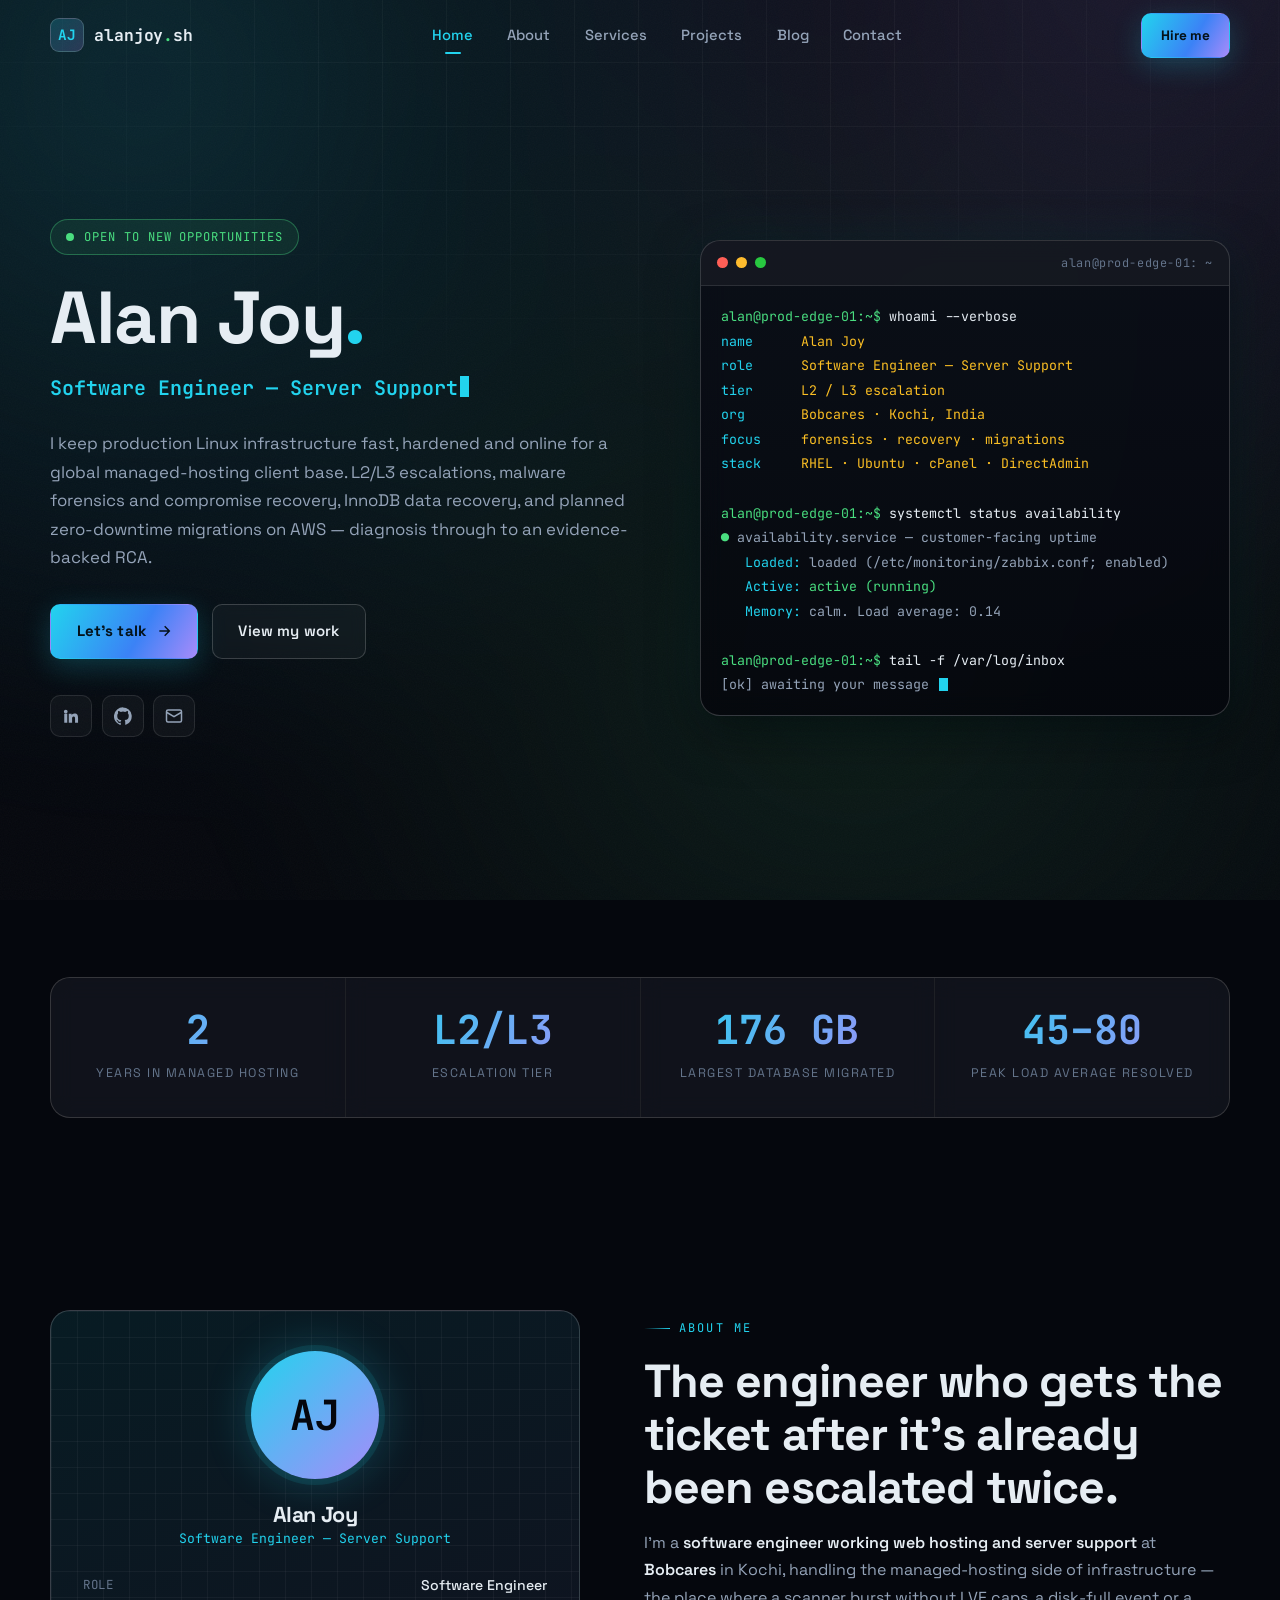
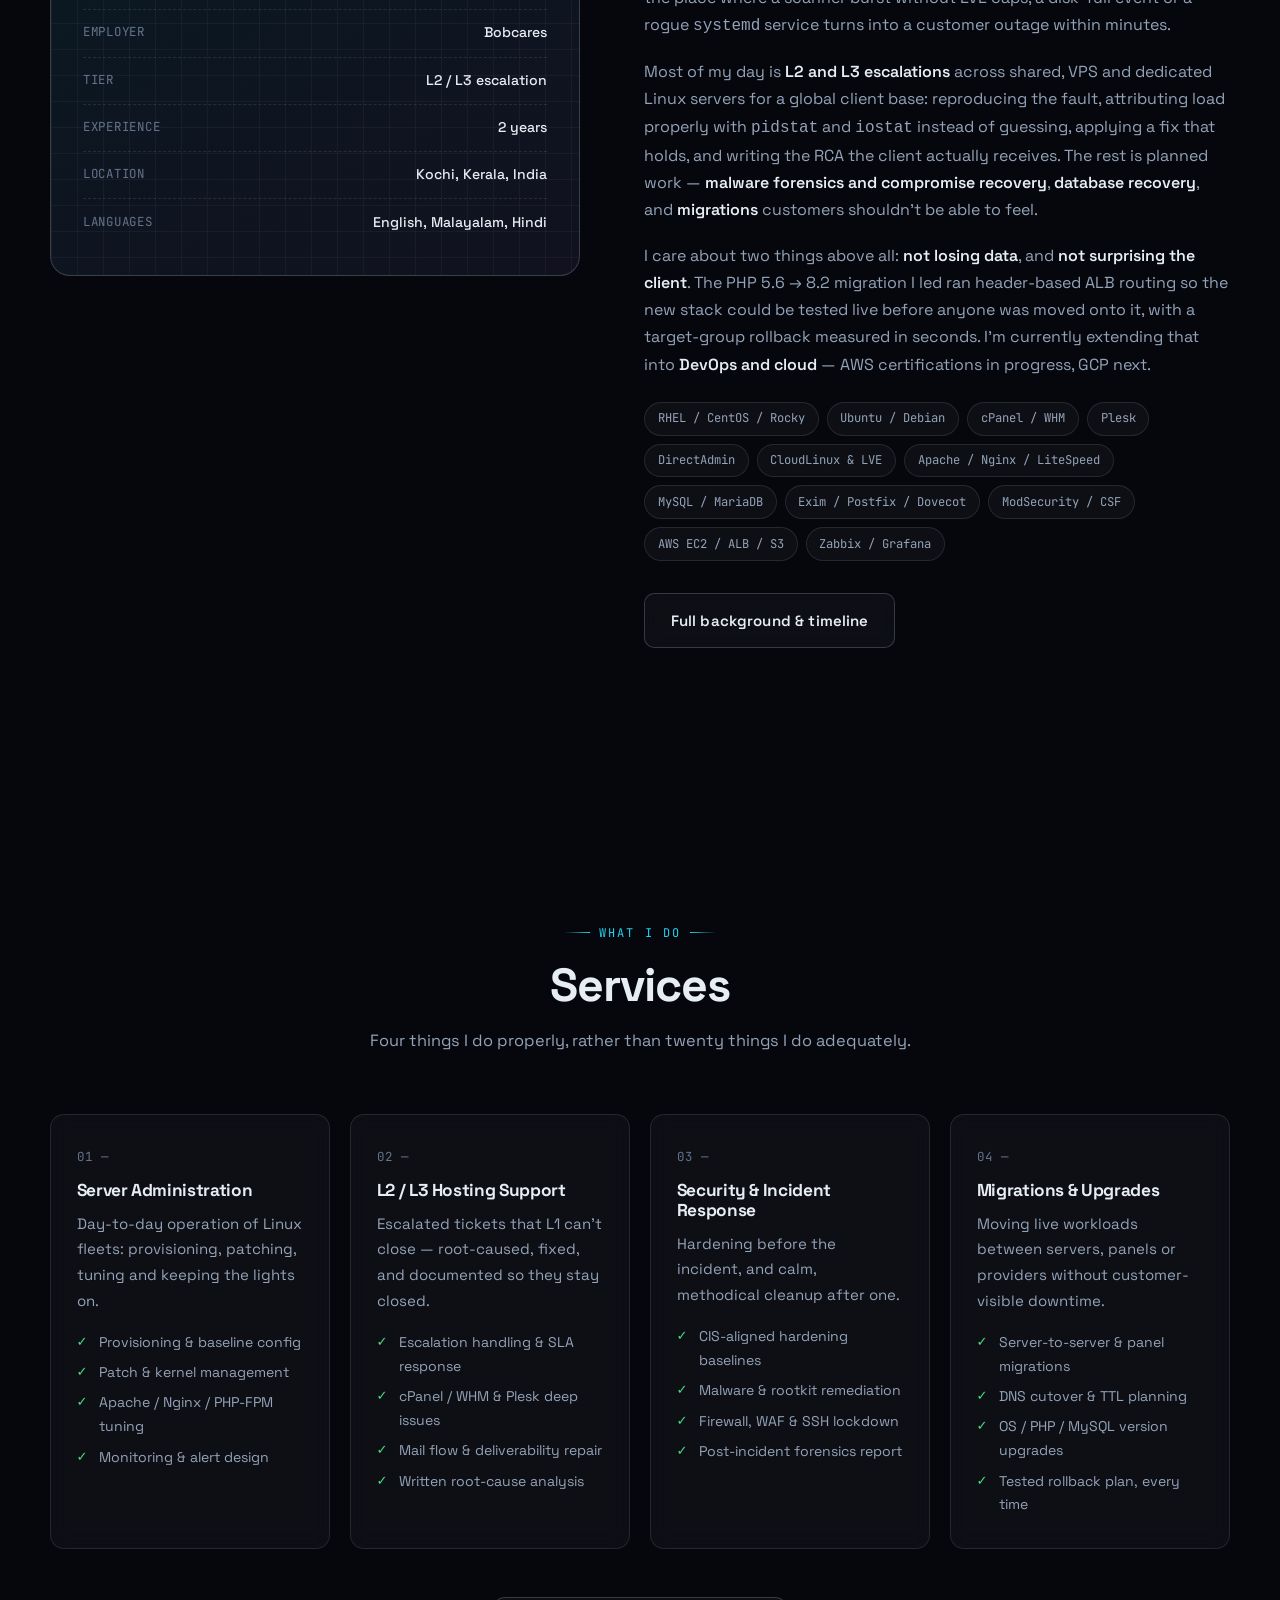
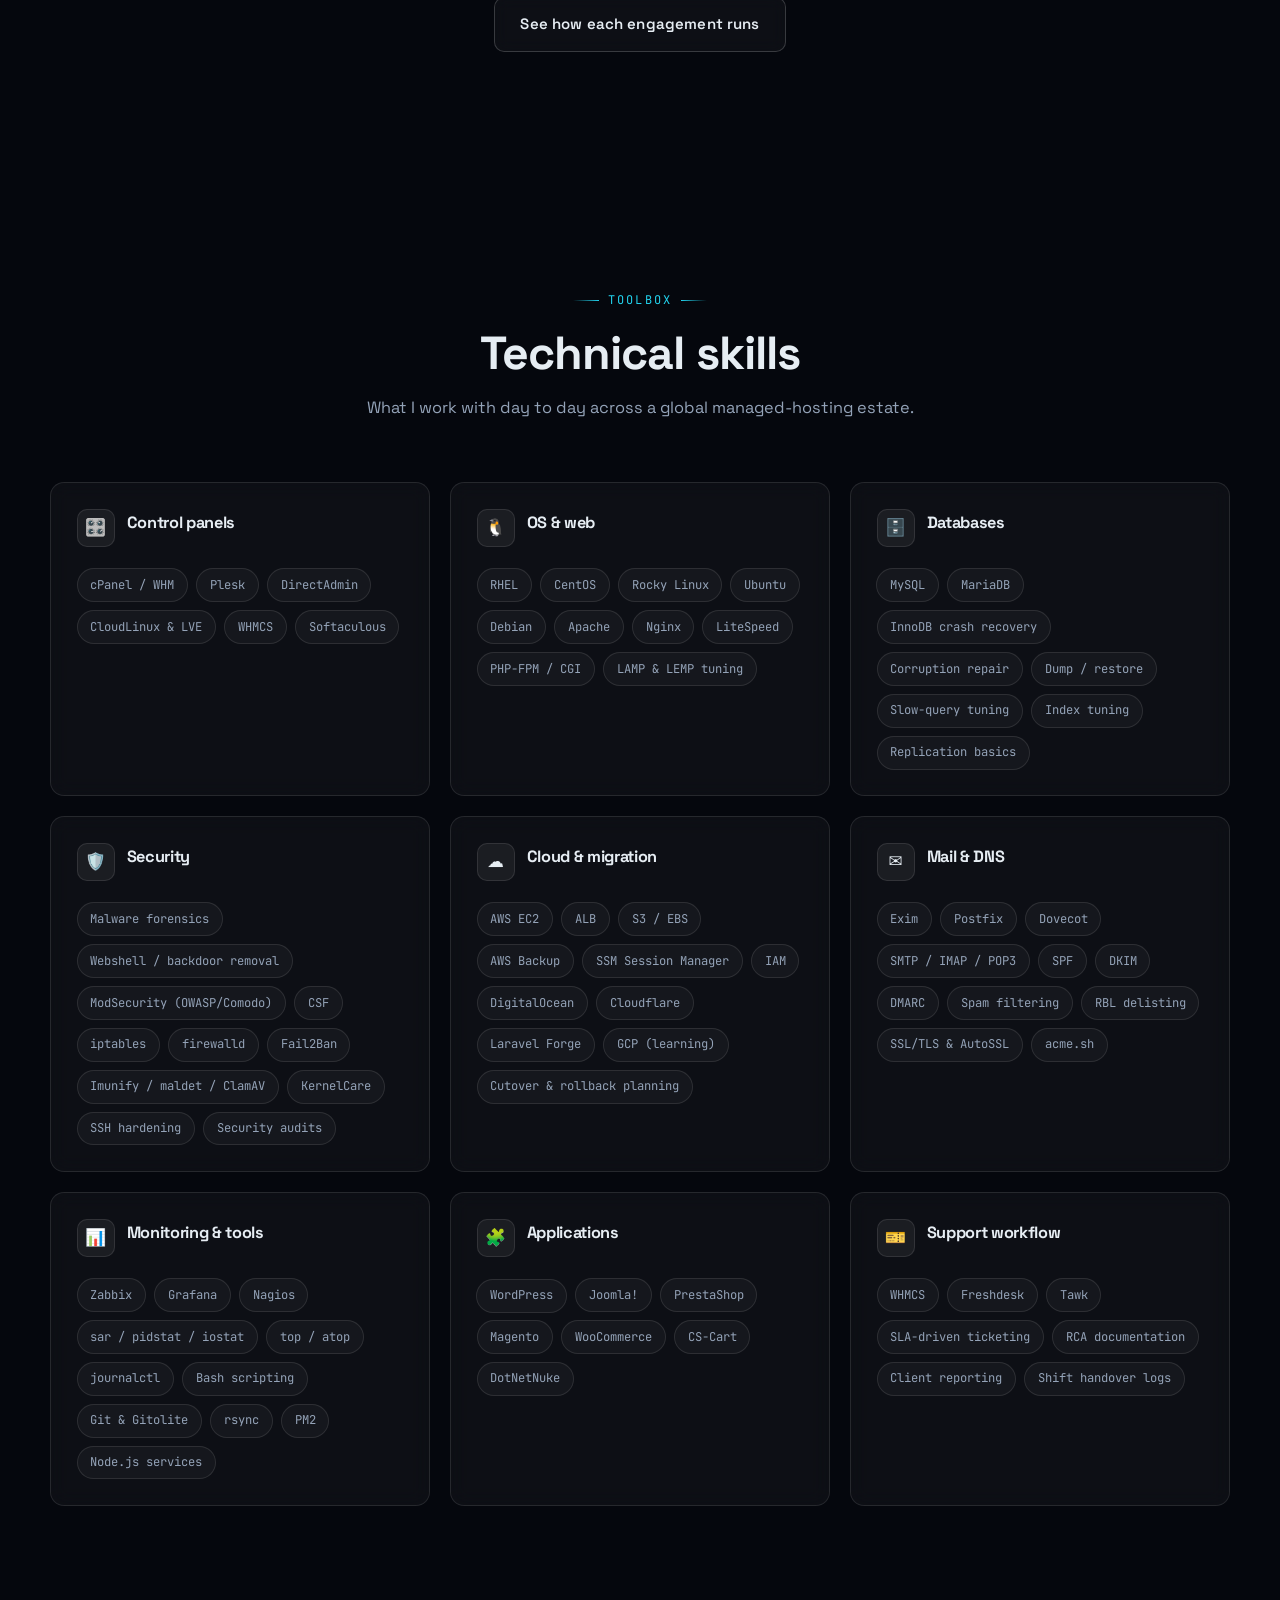
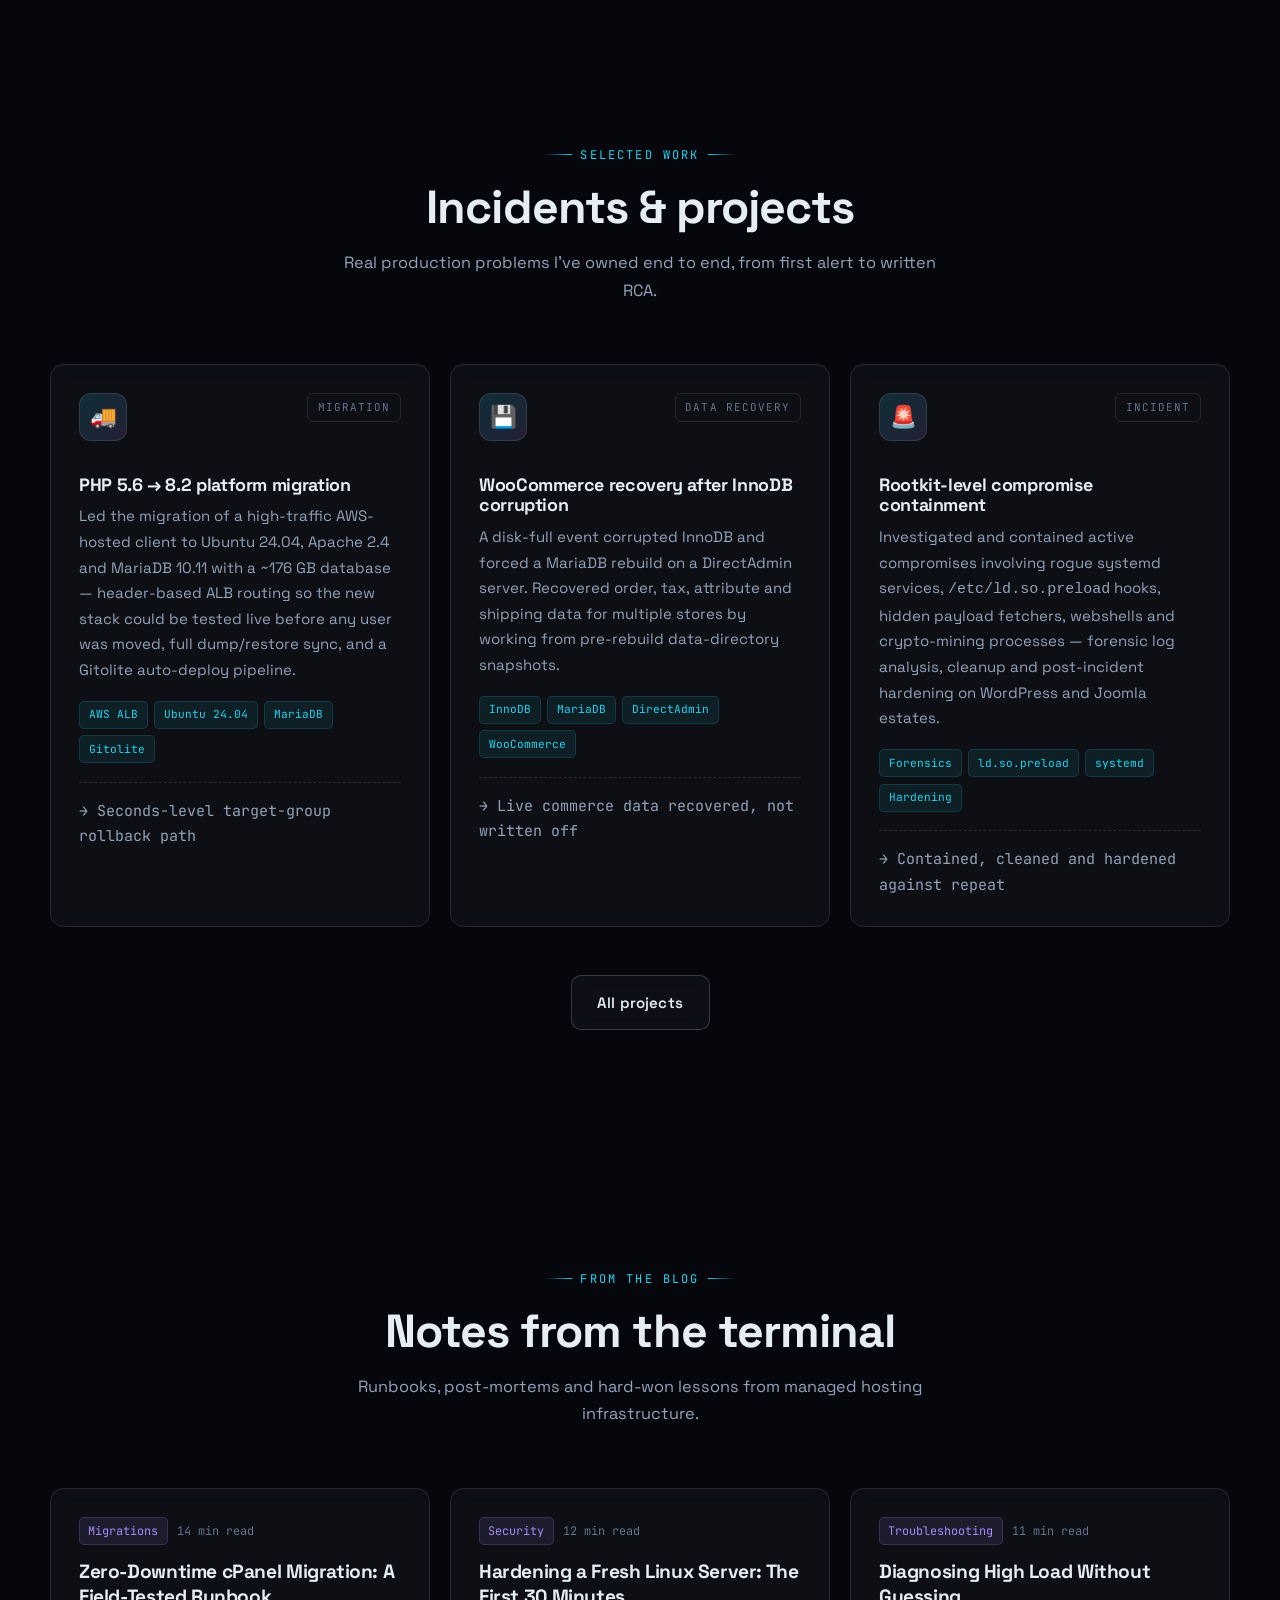
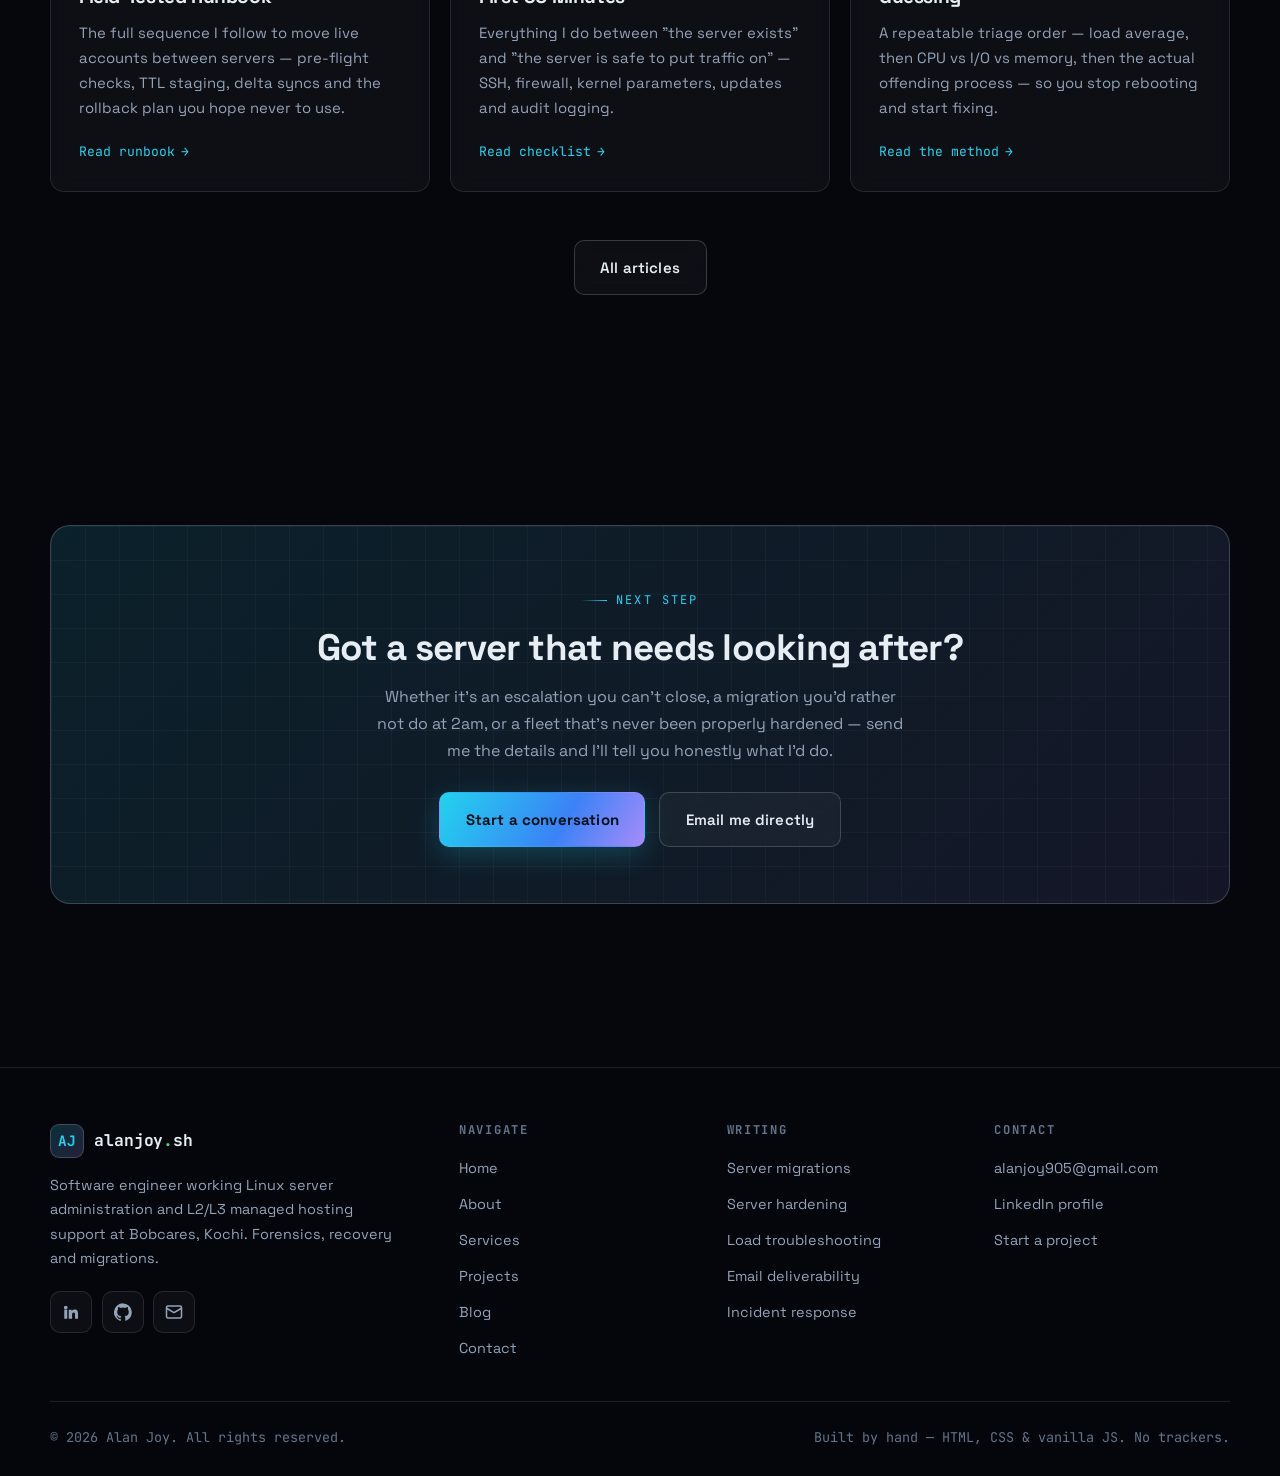
==== commit cd8de859: "Replace placeholder biography with real CV details All biographical content is now taken from the 20" ====
--- a/index.html
+++ b/index.html
@@ -10,18 +10,18 @@
 <link href="https://fonts.googleapis.com/css2?family=Space+Grotesk:wght@400;500;600;700&family=JetBrains+Mono:wght@400;500;700&display=swap" rel="stylesheet">
 <link rel="stylesheet" href="assets/css/main.css">
 <link rel="icon" href="data:image/svg+xml,%3Csvg xmlns='http://www.w3.org/2000/svg' viewBox='0 0 64 64'%3E%3Crect width='64' height='64' rx='14' fill='%2305070d'/%3E%3Ctext x='32' y='43' font-family='monospace' font-size='30' font-weight='700' fill='%2322d3ee' text-anchor='middle'%3EAJ%3C/text%3E%3C/svg%3E">
-<title>Alan Joy — Linux Server Administrator | Hosting, Security &amp; Migrations</title>
-<meta name="description" content="Alan Joy is a Linux server administrator specialising in L2/L3 managed hosting support, security hardening, incident response and zero-downtime server migrations.">
+<title>Alan Joy — Software Engineer | Linux Server Administration &amp; Managed Hosting</title>
+<meta name="description" content="Alan Joy is a software engineer at Bobcares, Kochi, working Linux server administration and L2/L3 managed hosting support — incident response, malware forensics, data recovery and migrations.">
 <link rel="canonical" href="https://careersalanjantony-bit.github.io/nexusflow/">
 <meta property="og:type" content="website">
-<meta property="og:title" content="Alan Joy — Linux Server Administrator | Hosting, Security &amp; Migrations">
-<meta property="og:description" content="Alan Joy is a Linux server administrator specialising in L2/L3 managed hosting support, security hardening, incident response and zero-downtime server migrations.">
+<meta property="og:title" content="Alan Joy — Software Engineer | Linux Server Administration &amp; Managed Hosting">
+<meta property="og:description" content="Alan Joy is a software engineer at Bobcares, Kochi, working Linux server administration and L2/L3 managed hosting support — incident response, malware forensics, data recovery and migrations.">
 <meta property="og:url" content="https://careersalanjantony-bit.github.io/nexusflow/">
 <meta property="og:site_name" content="Alan Joy">
 <meta name="twitter:card" content="summary_large_image">
-<meta name="twitter:title" content="Alan Joy — Linux Server Administrator | Hosting, Security &amp; Migrations">
-<meta name="twitter:description" content="Alan Joy is a Linux server administrator specialising in L2/L3 managed hosting support, security hardening, incident response and zero-downtime server migrations.">
-<noscript><style>.reveal{opacity:1!important;transform:none!important}.bar__fill{width:var(--fallback-pct,100%)!important}</style></noscript>
+<meta name="twitter:title" content="Alan Joy — Software Engineer | Linux Server Administration &amp; Managed Hosting">
+<meta name="twitter:description" content="Alan Joy is a software engineer at Bobcares, Kochi, working Linux server administration and L2/L3 managed hosting support — incident response, malware forensics, data recovery and migrations.">
+<noscript><style>.reveal{opacity:1!important;transform:none!important}</style></noscript>
 </head>
 <body data-page="home" id="top">
 <div class="progress-bar" id="progress"></div>
@@ -75,19 +75,19 @@
   <div class="wrap">
     <div class="hero__grid">
       <div>
-        <span class="hero__status"><span class="hero__pulse"></span> Available for new engagements</span>
+        <span class="hero__status"><span class="hero__pulse"></span> Open to new opportunities</span>
 
         <h1 class="hero__name">Alan Joy<span style="color: var(--cyan);">.</span></h1>
 
         <p class="hero__role">
-          <span class="typed" data-typed='["Linux Server Administrator","L2/L3 Managed Hosting Support","Security Hardening &amp; Incident Response","Zero-Downtime Migrations"]'>Linux Server Administrator</span><span class="caret" aria-hidden="true"></span>
+          <span class="typed" data-typed='["Software Engineer — Server Support","L2/L3 Managed Hosting Escalations","Security Forensics &amp; Incident Response","Zero-Downtime Migrations on AWS"]'>Software Engineer — Server Support</span><span class="caret" aria-hidden="true"></span>
         </p>
 
         <p class="hero__lead">
-          I keep production Linux infrastructure fast, hardened and online. From
-          escalated hosting tickets and post-breach cleanups to full server
-          migrations with no customer-visible downtime — I work the layer most
-          people only notice when it breaks.
+          I keep production Linux infrastructure fast, hardened and online for a
+          global managed-hosting client base. L2/L3 escalations, malware forensics
+          and compromise recovery, InnoDB data recovery, and planned zero-downtime
+          migrations on AWS — diagnosis through to an evidence-backed RCA.
         </p>
 
         <div class="hero__cta">
@@ -105,7 +105,7 @@
           <a href="https://github.com/careersalanjantony-bit" target="_blank" rel="noopener" aria-label="GitHub">
             <svg viewBox="0 0 24 24" fill="currentColor" aria-hidden="true"><path d="M12 .5a12 12 0 0 0-3.79 23.4c.6.11.82-.26.82-.58v-2.2c-3.34.72-4.04-1.6-4.04-1.6-.55-1.4-1.34-1.77-1.34-1.77-1.09-.75.08-.73.08-.73 1.2.08 1.84 1.24 1.84 1.24 1.07 1.83 2.8 1.3 3.49 1 .1-.78.42-1.3.76-1.6-2.67-.3-5.47-1.34-5.47-5.96 0-1.32.47-2.4 1.24-3.24-.13-.3-.54-1.53.11-3.18 0 0 1.01-.32 3.3 1.24a11.5 11.5 0 0 1 6.01 0c2.29-1.56 3.3-1.24 3.3-1.24.65 1.65.24 2.88.12 3.18.77.84 1.23 1.92 1.23 3.24 0 4.63-2.8 5.65-5.48 5.95.43.37.81 1.1.81 2.22v3.3c0 .32.22.7.83.58A12 12 0 0 0 12 .5z"/></svg>
           </a>
-          <a href="mailto:careers.alanjantony@gmail.com" aria-label="Email">
+          <a href="mailto:alanjoy905@gmail.com" aria-label="Email">
             <svg viewBox="0 0 24 24" fill="none" stroke="currentColor" stroke-width="2" aria-hidden="true"><rect x="2" y="4" width="20" height="16" rx="2"/><path d="m2 7 10 6 10-6"/></svg>
           </a>
         </div>
@@ -122,14 +122,15 @@
         <div class="terminal__body">
           <p><span class="t-prompt">alan@prod-edge-01:~$</span> <span class="t-cmd">whoami --verbose</span></p>
           <p><span class="t-key">name</span>      <span class="t-val">Alan Joy</span>
-<span class="t-key">role</span>      <span class="t-val">Linux Server Administrator</span>
+<span class="t-key">role</span>      <span class="t-val">Software Engineer — Server Support</span>
 <span class="t-key">tier</span>      <span class="t-val">L2 / L3 escalation</span>
-<span class="t-key">focus</span>     <span class="t-val">hardening · IR · migrations</span>
-<span class="t-key">stack</span>     <span class="t-val">RHEL · Ubuntu · cPanel · Plesk</span></p>
+<span class="t-key">org</span>       <span class="t-val">Bobcares · Kochi, India</span>
+<span class="t-key">focus</span>     <span class="t-val">forensics · recovery · migrations</span>
+<span class="t-key">stack</span>     <span class="t-val">RHEL · Ubuntu · cPanel · DirectAdmin</span></p>
           <p>&nbsp;</p>
           <p><span class="t-prompt">alan@prod-edge-01:~$</span> <span class="t-cmd">systemctl status availability</span></p>
           <p><span class="t-ok">●</span> <span class="t-out">availability.service — customer-facing uptime</span>
-   <span class="t-key">Loaded:</span> <span class="t-out">loaded (/etc/sla/99.99.conf; enabled)</span>
+   <span class="t-key">Loaded:</span> <span class="t-out">loaded (/etc/monitoring/zabbix.conf; enabled)</span>
    <span class="t-key">Active:</span> <span class="t-ok">active (running)</span>
    <span class="t-key">Memory:</span> <span class="t-out">calm. Load average: 0.14</span></p>
           <p>&nbsp;</p>
@@ -146,20 +147,20 @@
   <div class="wrap">
     <div class="stats reveal">
       <div class="stat">
-        <span class="stat__num" data-count="5" data-suffix="+">0</span>
-        <span class="stat__label">Years in production</span>
+        <span class="stat__num" data-count="2">0</span>
+        <span class="stat__label">Years in managed hosting</span>
       </div>
       <div class="stat">
-        <span class="stat__num" data-count="1200" data-suffix="+">0</span>
-        <span class="stat__label">Servers administered</span>
+        <span class="stat__num">L2/L3</span>
+        <span class="stat__label">Escalation tier</span>
       </div>
       <div class="stat">
-        <span class="stat__num" data-count="500" data-suffix="+">0</span>
-        <span class="stat__label">Migrations completed</span>
+        <span class="stat__num" data-count="176" data-suffix=" GB">0</span>
+        <span class="stat__label">Largest database migrated</span>
       </div>
       <div class="stat">
-        <span class="stat__num" data-count="99.99" data-decimals="2" data-suffix="%">0</span>
-        <span class="stat__label">Uptime maintained</span>
+        <span class="stat__num">45–80</span>
+        <span class="stat__label">Peak load average resolved</span>
       </div>
     </div>
   </div>
@@ -172,53 +173,59 @@
       <div class="about__portrait reveal">
         <div class="avatar" aria-hidden="true">AJ</div>
         <h3>Alan Joy</h3>
-        <p class="role">Linux Server Administrator</p>
+        <p class="role">Software Engineer — Server Support</p>
         <ul class="meta-list">
-          <li><span class="k">Specialism</span> <span class="v">Managed hosting infra</span></li>
+          <li><span class="k">Role</span> <span class="v">Software Engineer</span></li>
+          <li><span class="k">Employer</span> <span class="v">Bobcares</span></li>
           <li><span class="k">Tier</span> <span class="v">L2 / L3 escalation</span></li>
-          <li><span class="k">Availability</span> <span class="v">Open to work</span></li>
-          <li><span class="k">Working hours</span> <span class="v">24/7 on-call capable</span></li>
-          <li><span class="k">Languages</span> <span class="v">English, Malayalam</span></li>
+          <li><span class="k">Experience</span> <span class="v">2 years</span></li>
+          <li><span class="k">Location</span> <span class="v">Kochi, Kerala, India</span></li>
+          <li><span class="k">Languages</span> <span class="v">English, Malayalam, Hindi</span></li>
         </ul>
       </div>
 
       <div class="about__body reveal" data-delay="1">
         <span class="eyebrow">About me</span>
-        <h2 class="section-title">The engineer they call when the ticket has already been escalated twice.</h2>
+        <h2 class="section-title">The engineer who gets the ticket after it's already been escalated twice.</h2>
 
         <p>
-          I'm a <strong>Linux server administrator</strong> working the managed-hosting
-          side of infrastructure — the place where a single misconfigured
-          <code>php-fpm</code> pool, an expired certificate or a compromised WordPress
-          plugin turns into a customer outage within minutes.
+          I'm a <strong>software engineer working web hosting and server support</strong> at
+          <strong>Bobcares</strong> in Kochi, handling the managed-hosting side of
+          infrastructure — the place where a scanner burst without LVE caps, a
+          disk-full event or a rogue <code>systemd</code> service turns into a customer
+          outage within minutes.
         </p>
         <p>
-          Most of my day is spent on <strong>L2 and L3 escalations</strong>: reproducing the
-          fault, reading the logs properly instead of guessing, applying a fix that
-          holds, and writing the RCA so the same ticket doesn't come back next
-          month. The rest is planned work — <strong>security hardening</strong>,
-          <strong>incident response</strong> and <strong>server migrations</strong> that customers
+          Most of my day is <strong>L2 and L3 escalations</strong> across shared, VPS and
+          dedicated Linux servers for a global client base: reproducing the fault,
+          attributing load properly with <code>pidstat</code> and <code>iostat</code> instead of
+          guessing, applying a fix that holds, and writing the RCA the client actually
+          receives. The rest is planned work — <strong>malware forensics and compromise
+          recovery</strong>, <strong>database recovery</strong>, and <strong>migrations</strong> customers
           shouldn't be able to feel.
         </p>
         <p>
           I care about two things above all: <strong>not losing data</strong>, and
-          <strong>not surprising the customer</strong>. Every migration gets a rollback plan
-          before it gets a start time. Every hardening change gets tested where it
-          can't take a live site down. That discipline is why I can put numbers like
-          the ones above on a page.
+          <strong>not surprising the client</strong>. The PHP 5.6 → 8.2 migration I led ran
+          header-based ALB routing so the new stack could be tested live before anyone
+          was moved onto it, with a target-group rollback measured in seconds. I'm
+          currently extending that into <strong>DevOps and cloud</strong> — AWS certifications
+          in progress, GCP next.
         </p>
 
         <div class="pill-row">
-          <span class="pill">RHEL / Rocky / AlmaLinux</span>
+          <span class="pill">RHEL / CentOS / Rocky</span>
           <span class="pill">Ubuntu / Debian</span>
           <span class="pill">cPanel / WHM</span>
           <span class="pill">Plesk</span>
-          <span class="pill">Nginx / Apache / LiteSpeed</span>
+          <span class="pill">DirectAdmin</span>
+          <span class="pill">CloudLinux &amp; LVE</span>
+          <span class="pill">Apache / Nginx / LiteSpeed</span>
           <span class="pill">MySQL / MariaDB</span>
-          <span class="pill">Postfix / Exim</span>
-          <span class="pill">CSF / firewalld</span>
-          <span class="pill">Ansible / Bash</span>
-          <span class="pill">AWS / DigitalOcean</span>
+          <span class="pill">Exim / Postfix / Dovecot</span>
+          <span class="pill">ModSecurity / CSF</span>
+          <span class="pill">AWS EC2 / ALB / S3</span>
+          <span class="pill">Zabbix / Grafana</span>
         </div>
 
         <div class="hero__cta mt-4">
@@ -300,74 +307,171 @@
     <div class="section-head section-head--center reveal">
       <span class="eyebrow">Toolbox</span>
       <h2 class="section-title">Technical skills</h2>
-      <p class="section-sub">Depth where it matters for hosting infrastructure — and enough breadth to own a problem end to end.</p>
+      <p class="section-sub">What I work with day to day across a global managed-hosting estate.</p>
     </div>
 
     <div class="grid grid--3">
       <div class="card skill-group reveal">
         <div class="skill-group__head">
+          <span class="ico" aria-hidden="true">🎛️</span>
+          <h3>Control panels</h3>
+        </div>
+        <div class="pill-row" style="margin-top: 0;">
+          <span class="pill">cPanel / WHM</span>
+          <span class="pill">Plesk</span>
+          <span class="pill">DirectAdmin</span>
+          <span class="pill">CloudLinux &amp; LVE</span>
+          <span class="pill">WHMCS</span>
+          <span class="pill">Softaculous</span>
+        </div>
+      </div>
+
+      <div class="card skill-group reveal">
+        <div class="skill-group__head">
           <span class="ico" aria-hidden="true">🐧</span>
-          <h3>Operating Systems</h3>
-        </div>
-        <div class="bar"><div class="bar__top"><span class="bar__name">RHEL / CentOS / Rocky / Alma</span><span class="bar__pct">95%</span></div><div class="bar__track"><div class="bar__fill" data-pct="95"></div></div></div>
-        <div class="bar"><div class="bar__top"><span class="bar__name">Ubuntu / Debian</span><span class="bar__pct">92%</span></div><div class="bar__track"><div class="bar__fill" data-pct="92"></div></div></div>
-        <div class="bar"><div class="bar__top"><span class="bar__name">CloudLinux</span><span class="bar__pct">85%</span></div><div class="bar__track"><div class="bar__fill" data-pct="85"></div></div></div>
-        <div class="bar"><div class="bar__top"><span class="bar__name">systemd / SELinux</span><span class="bar__pct">88%</span></div><div class="bar__track"><div class="bar__fill" data-pct="88"></div></div></div>
-      </div>
-
-      <div class="card skill-group reveal" data-delay="1">
-        <div class="skill-group__head">
-          <span class="ico" aria-hidden="true">🌐</span>
-          <h3>Web &amp; Control Panels</h3>
-        </div>
-        <div class="bar"><div class="bar__top"><span class="bar__name">cPanel / WHM</span><span class="bar__pct">95%</span></div><div class="bar__track"><div class="bar__fill" data-pct="95"></div></div></div>
-        <div class="bar"><div class="bar__top"><span class="bar__name">Nginx / Apache</span><span class="bar__pct">93%</span></div><div class="bar__track"><div class="bar__fill" data-pct="93"></div></div></div>
-        <div class="bar"><div class="bar__top"><span class="bar__name">LiteSpeed / OpenLiteSpeed</span><span class="bar__pct">82%</span></div><div class="bar__track"><div class="bar__fill" data-pct="82"></div></div></div>
-        <div class="bar"><div class="bar__top"><span class="bar__name">Plesk / DirectAdmin</span><span class="bar__pct">80%</span></div><div class="bar__track"><div class="bar__fill" data-pct="80"></div></div></div>
-      </div>
-
-      <div class="card skill-group reveal" data-delay="2">
+          <h3>OS &amp; web</h3>
+        </div>
+        <div class="pill-row" style="margin-top: 0;">
+          <span class="pill">RHEL</span>
+          <span class="pill">CentOS</span>
+          <span class="pill">Rocky Linux</span>
+          <span class="pill">Ubuntu</span>
+          <span class="pill">Debian</span>
+          <span class="pill">Apache</span>
+          <span class="pill">Nginx</span>
+          <span class="pill">LiteSpeed</span>
+          <span class="pill">PHP-FPM / CGI</span>
+          <span class="pill">LAMP &amp; LEMP tuning</span>
+        </div>
+      </div>
+
+      <div class="card skill-group reveal">
+        <div class="skill-group__head">
+          <span class="ico" aria-hidden="true">🗄️</span>
+          <h3>Databases</h3>
+        </div>
+        <div class="pill-row" style="margin-top: 0;">
+          <span class="pill">MySQL</span>
+          <span class="pill">MariaDB</span>
+          <span class="pill">InnoDB crash recovery</span>
+          <span class="pill">Corruption repair</span>
+          <span class="pill">Dump / restore</span>
+          <span class="pill">Slow-query tuning</span>
+          <span class="pill">Index tuning</span>
+          <span class="pill">Replication basics</span>
+        </div>
+      </div>
+
+      <div class="card skill-group reveal">
         <div class="skill-group__head">
           <span class="ico" aria-hidden="true">🛡️</span>
           <h3>Security</h3>
         </div>
-        <div class="bar"><div class="bar__top"><span class="bar__name">CSF / LFD / firewalld</span><span class="bar__pct">94%</span></div><div class="bar__track"><div class="bar__fill" data-pct="94"></div></div></div>
-        <div class="bar"><div class="bar__top"><span class="bar__name">Malware &amp; rootkit removal</span><span class="bar__pct">90%</span></div><div class="bar__track"><div class="bar__fill" data-pct="90"></div></div></div>
-        <div class="bar"><div class="bar__top"><span class="bar__name">ModSecurity / Imunify360</span><span class="bar__pct">86%</span></div><div class="bar__track"><div class="bar__fill" data-pct="86"></div></div></div>
-        <div class="bar"><div class="bar__top"><span class="bar__name">SSL/TLS &amp; PKI</span><span class="bar__pct">90%</span></div><div class="bar__track"><div class="bar__fill" data-pct="90"></div></div></div>
-      </div>
-
-      <div class="card skill-group reveal">
-        <div class="skill-group__head">
-          <span class="ico" aria-hidden="true">🗄️</span>
-          <h3>Databases &amp; Mail</h3>
-        </div>
-        <div class="bar"><div class="bar__top"><span class="bar__name">MySQL / MariaDB</span><span class="bar__pct">90%</span></div><div class="bar__track"><div class="bar__fill" data-pct="90"></div></div></div>
-        <div class="bar"><div class="bar__top"><span class="bar__name">Postfix / Exim / Dovecot</span><span class="bar__pct">88%</span></div><div class="bar__track"><div class="bar__fill" data-pct="88"></div></div></div>
-        <div class="bar"><div class="bar__top"><span class="bar__name">SPF / DKIM / DMARC</span><span class="bar__pct">92%</span></div><div class="bar__track"><div class="bar__fill" data-pct="92"></div></div></div>
-        <div class="bar"><div class="bar__top"><span class="bar__name">PostgreSQL</span><span class="bar__pct">72%</span></div><div class="bar__track"><div class="bar__fill" data-pct="72"></div></div></div>
-      </div>
-
-      <div class="card skill-group reveal" data-delay="1">
-        <div class="skill-group__head">
-          <span class="ico" aria-hidden="true">⚙️</span>
-          <h3>Automation &amp; Cloud</h3>
-        </div>
-        <div class="bar"><div class="bar__top"><span class="bar__name">Bash scripting</span><span class="bar__pct">92%</span></div><div class="bar__track"><div class="bar__fill" data-pct="92"></div></div></div>
-        <div class="bar"><div class="bar__top"><span class="bar__name">Ansible</span><span class="bar__pct">80%</span></div><div class="bar__track"><div class="bar__fill" data-pct="80"></div></div></div>
-        <div class="bar"><div class="bar__top"><span class="bar__name">AWS (EC2 / S3 / Route 53)</span><span class="bar__pct">78%</span></div><div class="bar__track"><div class="bar__fill" data-pct="78"></div></div></div>
-        <div class="bar"><div class="bar__top"><span class="bar__name">Docker / KVM / Proxmox</span><span class="bar__pct">76%</span></div><div class="bar__track"><div class="bar__fill" data-pct="76"></div></div></div>
-      </div>
-
-      <div class="card skill-group reveal" data-delay="2">
+        <div class="pill-row" style="margin-top: 0;">
+          <span class="pill">Malware forensics</span>
+          <span class="pill">Webshell / backdoor removal</span>
+          <span class="pill">ModSecurity (OWASP/Comodo)</span>
+          <span class="pill">CSF</span>
+          <span class="pill">iptables</span>
+          <span class="pill">firewalld</span>
+          <span class="pill">Fail2Ban</span>
+          <span class="pill">Imunify / maldet / ClamAV</span>
+          <span class="pill">KernelCare</span>
+          <span class="pill">SSH hardening</span>
+          <span class="pill">Security audits</span>
+        </div>
+      </div>
+
+      <div class="card skill-group reveal">
+        <div class="skill-group__head">
+          <span class="ico" aria-hidden="true">☁️</span>
+          <h3>Cloud &amp; migration</h3>
+        </div>
+        <div class="pill-row" style="margin-top: 0;">
+          <span class="pill">AWS EC2</span>
+          <span class="pill">ALB</span>
+          <span class="pill">S3 / EBS</span>
+          <span class="pill">AWS Backup</span>
+          <span class="pill">SSM Session Manager</span>
+          <span class="pill">IAM</span>
+          <span class="pill">DigitalOcean</span>
+          <span class="pill">Cloudflare</span>
+          <span class="pill">Laravel Forge</span>
+          <span class="pill">GCP (learning)</span>
+          <span class="pill">Cutover &amp; rollback planning</span>
+        </div>
+      </div>
+
+      <div class="card skill-group reveal">
+        <div class="skill-group__head">
+          <span class="ico" aria-hidden="true">✉️</span>
+          <h3>Mail &amp; DNS</h3>
+        </div>
+        <div class="pill-row" style="margin-top: 0;">
+          <span class="pill">Exim</span>
+          <span class="pill">Postfix</span>
+          <span class="pill">Dovecot</span>
+          <span class="pill">SMTP / IMAP / POP3</span>
+          <span class="pill">SPF</span>
+          <span class="pill">DKIM</span>
+          <span class="pill">DMARC</span>
+          <span class="pill">Spam filtering</span>
+          <span class="pill">RBL delisting</span>
+          <span class="pill">SSL/TLS &amp; AutoSSL</span>
+          <span class="pill">acme.sh</span>
+        </div>
+      </div>
+
+      <div class="card skill-group reveal">
         <div class="skill-group__head">
           <span class="ico" aria-hidden="true">📊</span>
-          <h3>Monitoring &amp; Backup</h3>
-        </div>
-        <div class="bar"><div class="bar__top"><span class="bar__name">Zabbix / Nagios</span><span class="bar__pct">85%</span></div><div class="bar__track"><div class="bar__fill" data-pct="85"></div></div></div>
-        <div class="bar"><div class="bar__top"><span class="bar__name">Grafana / Prometheus</span><span class="bar__pct">75%</span></div><div class="bar__track"><div class="bar__fill" data-pct="75"></div></div></div>
-        <div class="bar"><div class="bar__top"><span class="bar__name">JetBackup / R1Soft / rsync</span><span class="bar__pct">90%</span></div><div class="bar__track"><div class="bar__fill" data-pct="90"></div></div></div>
-        <div class="bar"><div class="bar__top"><span class="bar__name">DR planning &amp; restore drills</span><span class="bar__pct">87%</span></div><div class="bar__track"><div class="bar__fill" data-pct="87"></div></div></div>
+          <h3>Monitoring &amp; tools</h3>
+        </div>
+        <div class="pill-row" style="margin-top: 0;">
+          <span class="pill">Zabbix</span>
+          <span class="pill">Grafana</span>
+          <span class="pill">Nagios</span>
+          <span class="pill">sar / pidstat / iostat</span>
+          <span class="pill">top / atop</span>
+          <span class="pill">journalctl</span>
+          <span class="pill">Bash scripting</span>
+          <span class="pill">Git &amp; Gitolite</span>
+          <span class="pill">rsync</span>
+          <span class="pill">PM2</span>
+          <span class="pill">Node.js services</span>
+        </div>
+      </div>
+
+      <div class="card skill-group reveal">
+        <div class="skill-group__head">
+          <span class="ico" aria-hidden="true">🧩</span>
+          <h3>Applications</h3>
+        </div>
+        <div class="pill-row" style="margin-top: 0;">
+          <span class="pill">WordPress</span>
+          <span class="pill">Joomla!</span>
+          <span class="pill">PrestaShop</span>
+          <span class="pill">Magento</span>
+          <span class="pill">WooCommerce</span>
+          <span class="pill">CS-Cart</span>
+          <span class="pill">DotNetNuke</span>
+        </div>
+      </div>
+
+      <div class="card skill-group reveal">
+        <div class="skill-group__head">
+          <span class="ico" aria-hidden="true">🎫</span>
+          <h3>Support workflow</h3>
+        </div>
+        <div class="pill-row" style="margin-top: 0;">
+          <span class="pill">WHMCS</span>
+          <span class="pill">Freshdesk</span>
+          <span class="pill">Tawk</span>
+          <span class="pill">SLA-driven ticketing</span>
+          <span class="pill">RCA documentation</span>
+          <span class="pill">Client reporting</span>
+          <span class="pill">Shift handover logs</span>
+        </div>
       </div>
     </div>
   </div>
@@ -378,8 +482,8 @@
   <div class="wrap">
     <div class="section-head section-head--center reveal">
       <span class="eyebrow">Selected work</span>
-      <h2 class="section-title">Projects &amp; engagements</h2>
-      <p class="section-sub">A sample of the infrastructure problems I've owned end to end.</p>
+      <h2 class="section-title">Incidents &amp; projects</h2>
+      <p class="section-sub">Real production problems I've owned end to end, from first alert to written RCA.</p>
     </div>
 
     <div class="grid grid--3">
@@ -388,21 +492,21 @@
           <span class="card__icon" aria-hidden="true">🚚</span>
           <span class="project__badge">Migration</span>
         </div>
-        <h3>Fleet migration to AlmaLinux</h3>
-        <p>Planned and executed the move of a shared-hosting fleet off end-of-life CentOS 7 onto AlmaLinux 8, account by account, with per-batch verification and rollback snapshots.</p>
-        <div class="project__tags"><span>AlmaLinux</span><span>cPanel</span><span>rsync</span><span>DNS</span></div>
-        <p class="project__impact">→ Zero customer-reported data loss</p>
+        <h3>PHP 5.6 → 8.2 platform migration</h3>
+        <p>Led the migration of a high-traffic AWS-hosted client to Ubuntu 24.04, Apache 2.4 and MariaDB 10.11 with a ~176 GB database — header-based ALB routing so the new stack could be tested live before any user was moved, full dump/restore sync, and a Gitolite auto-deploy pipeline.</p>
+        <div class="project__tags"><span>AWS ALB</span><span>Ubuntu 24.04</span><span>MariaDB</span><span>Gitolite</span></div>
+        <p class="project__impact">→ Seconds-level target-group rollback path</p>
       </article>
 
       <article class="card project reveal" data-delay="1">
         <div class="project__top">
-          <span class="card__icon" aria-hidden="true">🛡️</span>
-          <span class="project__badge">Security</span>
-        </div>
-        <h3>Fleet-wide hardening baseline</h3>
-        <p>Turned an inconsistent, hand-configured fleet into a single reproducible baseline — SSH policy, firewall rules, kernel parameters, fail2ban and audit logging, applied via Ansible.</p>
-        <div class="project__tags"><span>Ansible</span><span>CIS</span><span>CSF</span><span>SSH</span></div>
-        <p class="project__impact">→ Brute-force incidents down sharply</p>
+          <span class="card__icon" aria-hidden="true">💾</span>
+          <span class="project__badge">Data recovery</span>
+        </div>
+        <h3>WooCommerce recovery after InnoDB corruption</h3>
+        <p>A disk-full event corrupted InnoDB and forced a MariaDB rebuild on a DirectAdmin server. Recovered order, tax, attribute and shipping data for multiple stores by working from pre-rebuild data-directory snapshots.</p>
+        <div class="project__tags"><span>InnoDB</span><span>MariaDB</span><span>DirectAdmin</span><span>WooCommerce</span></div>
+        <p class="project__impact">→ Live commerce data recovered, not written off</p>
       </article>
 
       <article class="card project reveal" data-delay="2">
@@ -410,55 +514,15 @@
           <span class="card__icon" aria-hidden="true">🚨</span>
           <span class="project__badge">Incident</span>
         </div>
-        <h3>Mass-defacement containment</h3>
-        <p>Contained and cleaned a cross-account compromise spreading through a vulnerable CMS plugin: isolate, scope, eradicate, restore from known-good backup, then close the entry point.</p>
-        <div class="project__tags"><span>Forensics</span><span>maldet</span><span>ModSecurity</span><span>IR</span></div>
-        <p class="project__impact">→ Contained same day, full RCA delivered</p>
+        <h3>Rootkit-level compromise containment</h3>
+        <p>Investigated and contained active compromises involving rogue systemd services, <code>/etc/ld.so.preload</code> hooks, hidden payload fetchers, webshells and crypto-mining processes — forensic log analysis, cleanup and post-incident hardening on WordPress and Joomla estates.</p>
+        <div class="project__tags"><span>Forensics</span><span>ld.so.preload</span><span>systemd</span><span>Hardening</span></div>
+        <p class="project__impact">→ Contained, cleaned and hardened against repeat</p>
       </article>
     </div>
 
     <div class="text-center mt-6 reveal">
       <a href="projects.html" class="btn btn--ghost">All projects</a>
-    </div>
-  </div>
-</section>
-
-<!-- ============ TESTIMONIALS ============ -->
-<section class="section" id="testimonials">
-  <div class="wrap">
-    <div class="section-head section-head--center reveal">
-      <span class="eyebrow">Feedback</span>
-      <h2 class="section-title">What people say</h2>
-      <p class="section-sub">Comments from colleagues, managers and hosting customers I've worked with.</p>
-    </div>
-
-    <div class="grid grid--3">
-      <figure class="card quote reveal">
-        <div class="quote__mark" aria-hidden="true">"</div>
-        <blockquote><p>Alan is the person you want holding the pager. He doesn't guess — he reads the logs, tells you exactly what happened, and the fix holds. Our escalation backlog dropped noticeably after he joined the rota.</p></blockquote>
-        <figcaption class="quote__who">
-          <span class="quote__av" aria-hidden="true">TL</span>
-          <span><strong>Team Lead</strong><span>Managed Hosting Provider</span></span>
-        </figcaption>
-      </figure>
-
-      <figure class="card quote reveal" data-delay="1">
-        <div class="quote__mark" aria-hidden="true">"</div>
-        <blockquote><p>We moved 40+ sites to a new server over a weekend and not one client noticed. The rollback plan was written before the maintenance window opened — that told me everything about how he works.</p></blockquote>
-        <figcaption class="quote__who">
-          <span class="quote__av" aria-hidden="true">AG</span>
-          <span><strong>Agency Owner</strong><span>Web Design Studio</span></span>
-        </figcaption>
-      </figure>
-
-      <figure class="card quote reveal" data-delay="2">
-        <div class="quote__mark" aria-hidden="true">"</div>
-        <blockquote><p>Our mail had been landing in spam for months and nobody could explain why. Alan fixed the SPF and DKIM records, got us delisted, and then sent a document explaining what had gone wrong in plain English.</p></blockquote>
-        <figcaption class="quote__who">
-          <span class="quote__av" aria-hidden="true">OM</span>
-          <span><strong>Operations Manager</strong><span>E-commerce Client</span></span>
-        </figcaption>
-      </figure>
     </div>
   </div>
 </section>
@@ -510,7 +574,7 @@
       <p>Whether it's an escalation you can't close, a migration you'd rather not do at 2am, or a fleet that's never been properly hardened — send me the details and I'll tell you honestly what I'd do.</p>
       <div class="btn-row">
         <a href="contact.html" class="btn btn--primary">Start a conversation</a>
-        <a href="mailto:careers.alanjantony@gmail.com" class="btn btn--ghost">Email me directly</a>
+        <a href="mailto:alanjoy905@gmail.com" class="btn btn--ghost">Email me directly</a>
       </div>
     </div>
   </div>
@@ -526,7 +590,7 @@
           <span class="brand__mark" aria-hidden="true">AJ</span>
           <span>alanjoy<span class="brand__dot">.</span>sh</span>
         </a>
-        <p>Linux server administration, L2/L3 managed hosting support, security hardening and zero-downtime migrations.</p>
+        <p>Software engineer working Linux server administration and L2/L3 managed hosting support at Bobcares, Kochi. Forensics, recovery and migrations.</p>
         <div class="social-row">
           <a href="https://www.linkedin.com/in/alan-joy-6967731a7/" target="_blank" rel="noopener" aria-label="LinkedIn">
             <svg viewBox="0 0 24 24" fill="currentColor" aria-hidden="true"><path d="M4.98 3.5a2.5 2.5 0 1 1 0 5 2.5 2.5 0 0 1 0-5zM3 9h4v12H3zM9 9h3.8v1.7h.05c.53-1 1.83-2.05 3.77-2.05 4.03 0 4.78 2.65 4.78 6.1V21h-4v-5.5c0-1.31-.03-3-1.83-3-1.83 0-2.11 1.43-2.11 2.9V21H9z"/></svg>
@@ -534,7 +598,7 @@
           <a href="https://github.com/careersalanjantony-bit" target="_blank" rel="noopener" aria-label="GitHub">
             <svg viewBox="0 0 24 24" fill="currentColor" aria-hidden="true"><path d="M12 .5a12 12 0 0 0-3.79 23.4c.6.11.82-.26.82-.58v-2.2c-3.34.72-4.04-1.6-4.04-1.6-.55-1.4-1.34-1.77-1.34-1.77-1.09-.75.08-.73.08-.73 1.2.08 1.84 1.24 1.84 1.24 1.07 1.83 2.8 1.3 3.49 1 .1-.78.42-1.3.76-1.6-2.67-.3-5.47-1.34-5.47-5.96 0-1.32.47-2.4 1.24-3.24-.13-.3-.54-1.53.11-3.18 0 0 1.01-.32 3.3 1.24a11.5 11.5 0 0 1 6.01 0c2.29-1.56 3.3-1.24 3.3-1.24.65 1.65.24 2.88.12 3.18.77.84 1.23 1.92 1.23 3.24 0 4.63-2.8 5.65-5.48 5.95.43.37.81 1.1.81 2.22v3.3c0 .32.22.7.83.58A12 12 0 0 0 12 .5z"/></svg>
           </a>
-          <a href="mailto:careers.alanjantony@gmail.com" aria-label="Email">
+          <a href="mailto:alanjoy905@gmail.com" aria-label="Email">
             <svg viewBox="0 0 24 24" fill="none" stroke="currentColor" stroke-width="2" aria-hidden="true"><rect x="2" y="4" width="20" height="16" rx="2"/><path d="m2 7 10 6 10-6"/></svg>
           </a>
         </div>
@@ -566,7 +630,7 @@
       <div>
         <h4>Contact</h4>
         <ul>
-          <li><a href="mailto:careers.alanjantony@gmail.com">careers.alanjantony<br>@gmail.com</a></li>
+          <li><a href="mailto:alanjoy905@gmail.com">alanjoy905@gmail.com</a></li>
           <li><a href="https://www.linkedin.com/in/alan-joy-6967731a7/" target="_blank" rel="noopener">LinkedIn profile</a></li>
           <li><a href="contact.html">Start a project</a></li>
         </ul>
@@ -592,18 +656,24 @@
   "@context": "https://schema.org",
   "@type": "Person",
   "name": "Alan Joy",
-  "jobTitle": "Linux Server Administrator",
-  "description": "Linux server administrator specialising in L2/L3 managed hosting support, security hardening, incident response and zero-downtime server migrations.",
-  "email": "mailto:careers.alanjantony@gmail.com",
+  "jobTitle": "Software Engineer — Linux Server Administration & Managed Hosting",
+  "description": "Linux server administrator with 2 years of professional experience in managed hosting, handling L2/L3 escalations across cPanel/WHM, Plesk and DirectAdmin estates for global clients.",
+  "email": "mailto:alanjoy905@gmail.com",
+  "telephone": "+91-62825-70219",
   "url": "https://careersalanjantony-bit.github.io/nexusflow/",
+  "address": { "@type": "PostalAddress", "addressLocality": "Kochi", "addressRegion": "Kerala", "addressCountry": "IN" },
+  "worksFor": { "@type": "Organization", "name": "Bobcares" },
+  "alumniOf": { "@type": "CollegeOrUniversity", "name": "St. Joseph's College of Engineering and Technology, Palai" },
   "sameAs": [
     "https://www.linkedin.com/in/alan-joy-6967731a7/",
     "https://github.com/careersalanjantony-bit"
   ],
+  "knowsLanguage": ["English", "Malayalam", "Hindi"],
   "knowsAbout": [
-    "Linux system administration", "RHEL", "Ubuntu", "cPanel/WHM", "Plesk",
-    "Apache", "Nginx", "MySQL", "Postfix", "Exim", "Server security hardening",
-    "Incident response", "Server migration", "Ansible", "AWS"
+    "Linux system administration", "RHEL", "Ubuntu", "cPanel/WHM", "Plesk", "DirectAdmin",
+    "CloudLinux", "Apache", "Nginx", "LiteSpeed", "MySQL", "MariaDB", "InnoDB recovery",
+    "Exim", "Postfix", "Dovecot", "Malware forensics", "ModSecurity", "CSF",
+    "Incident response", "Server migration", "AWS EC2", "AWS ALB", "Zabbix", "Grafana"
   ]
 }
 </script>
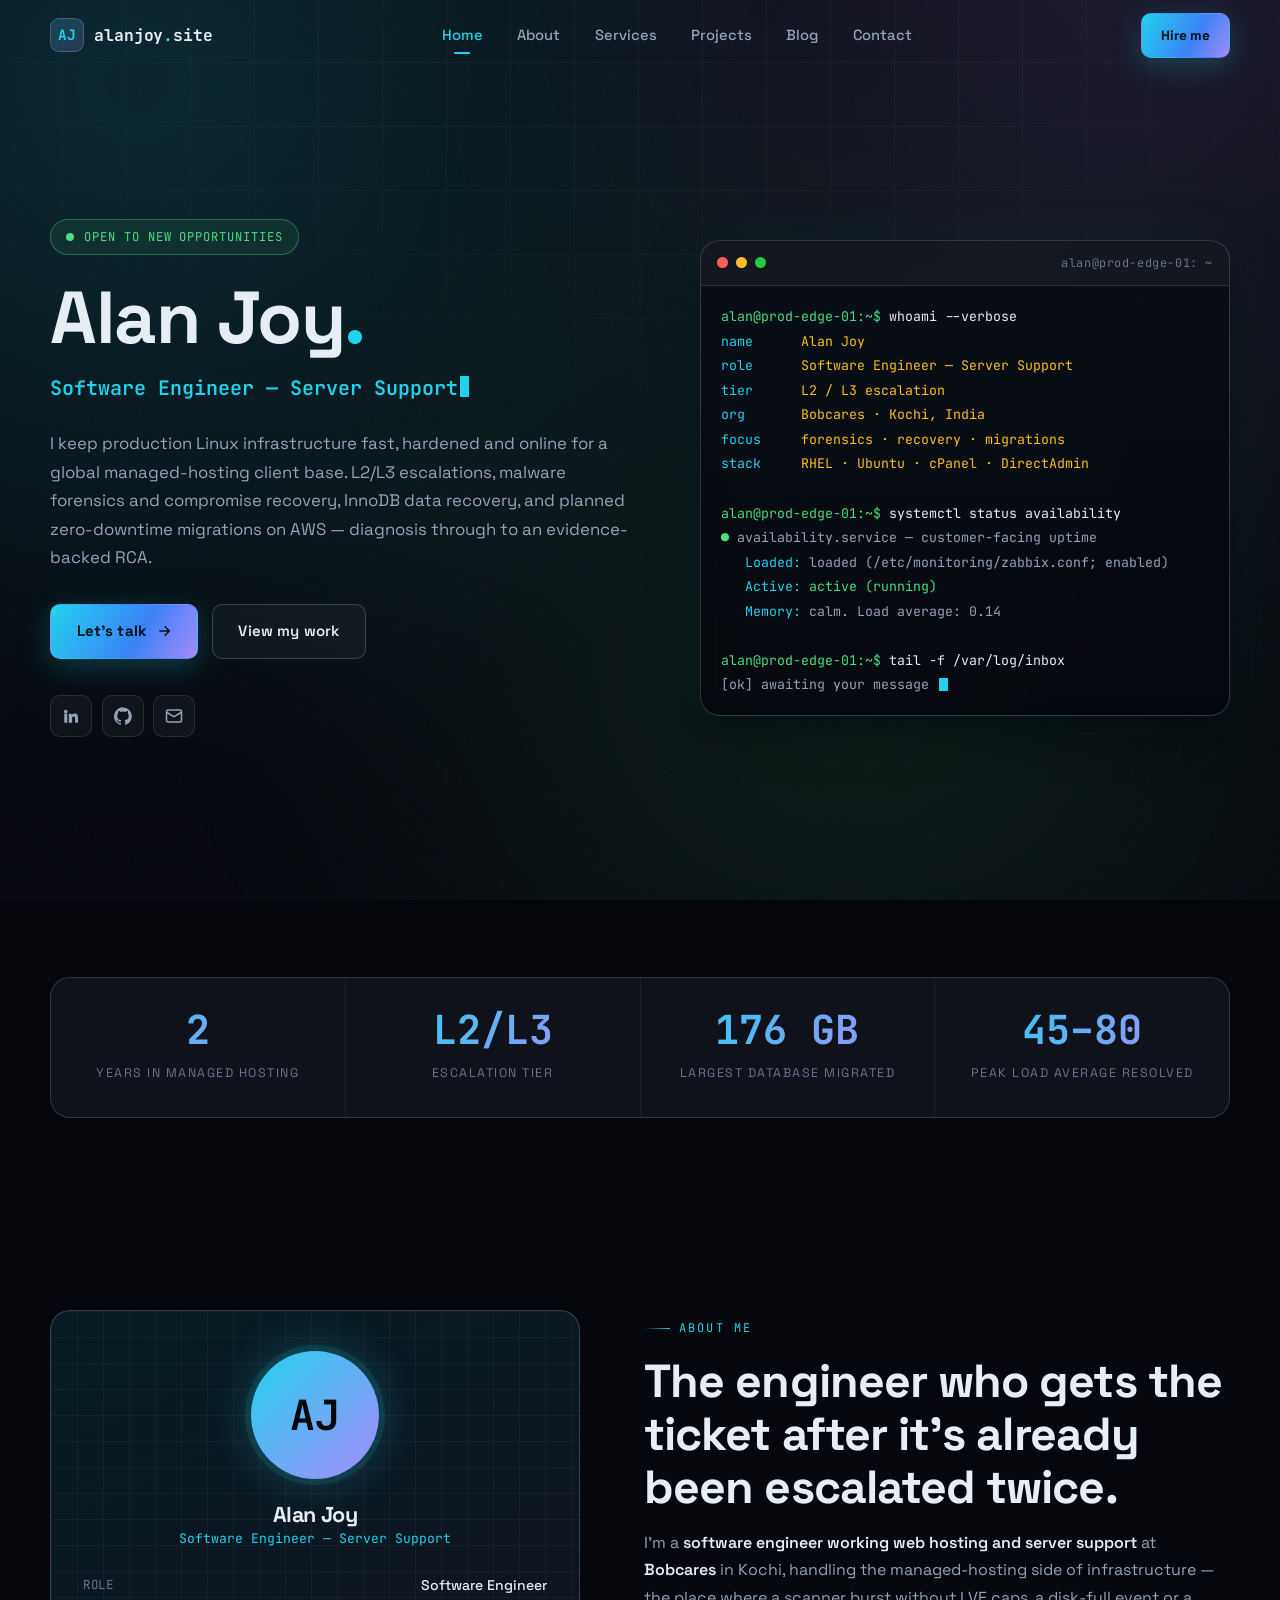
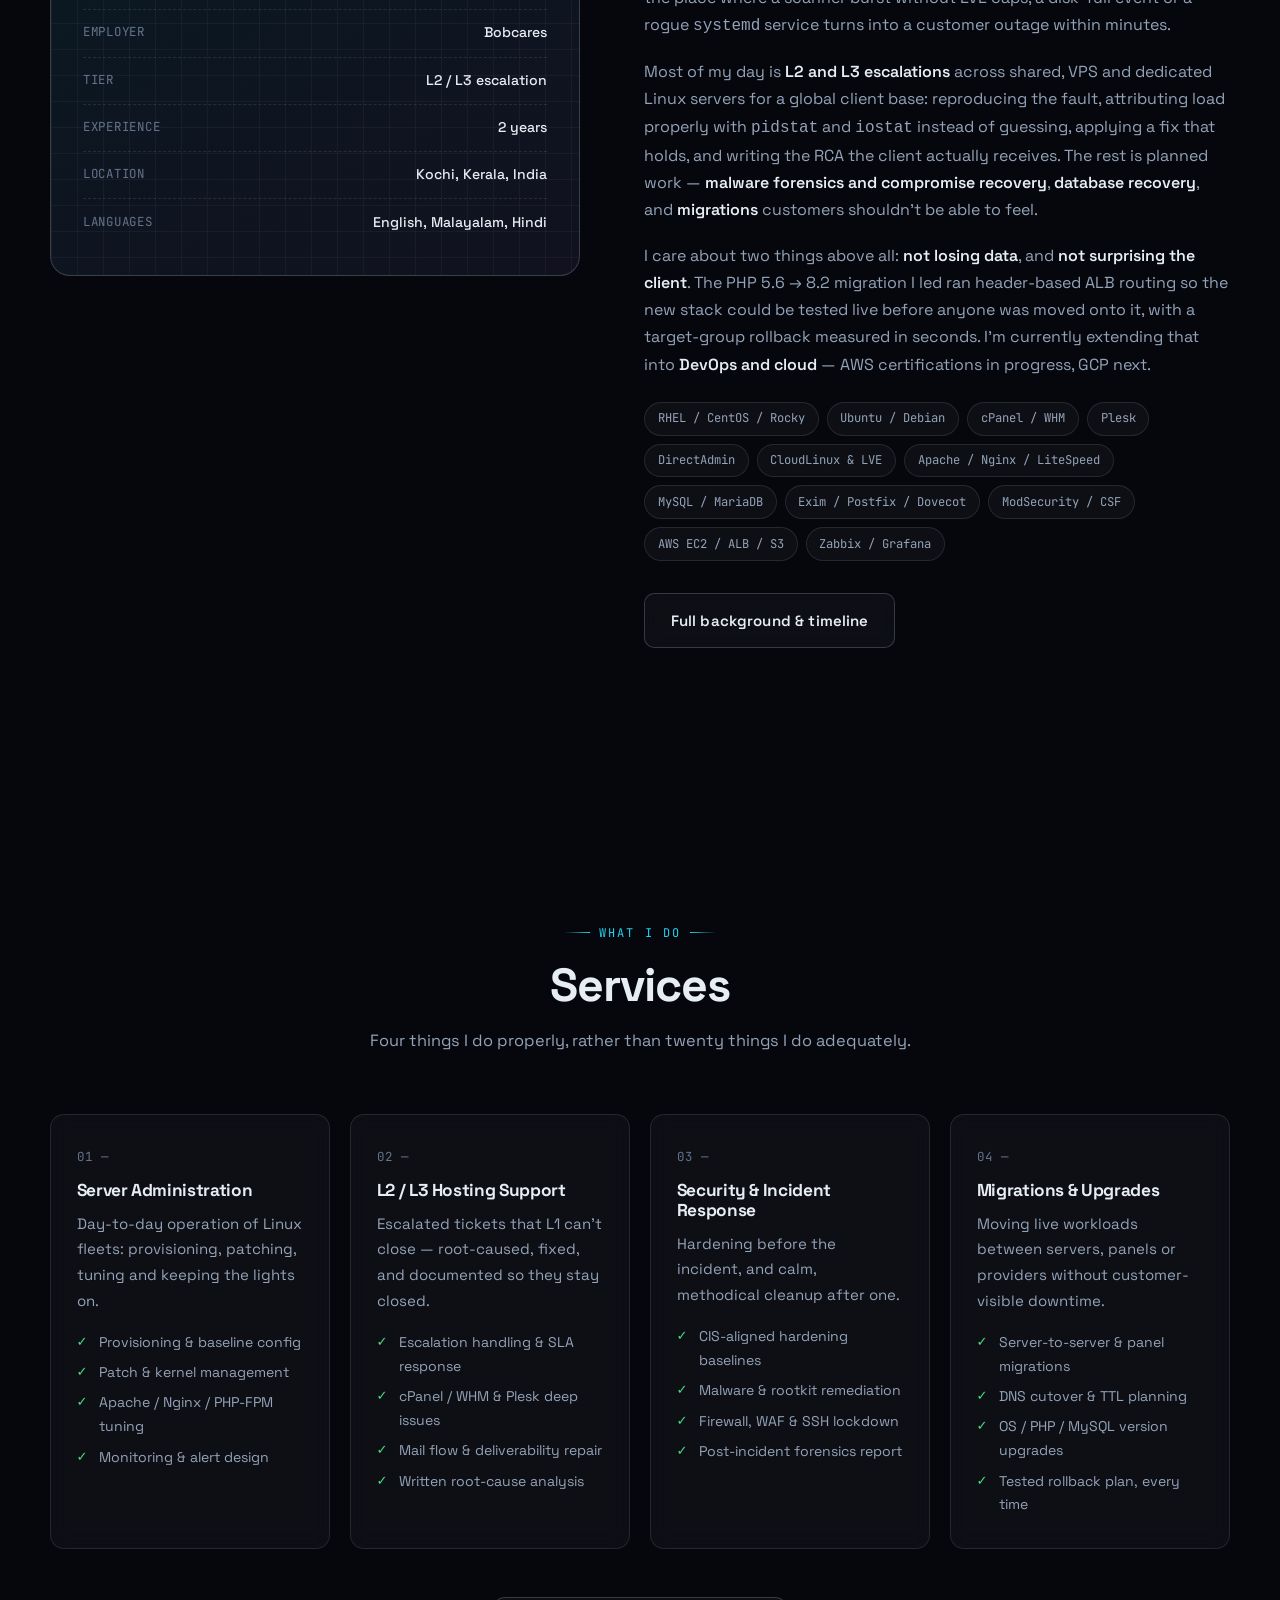
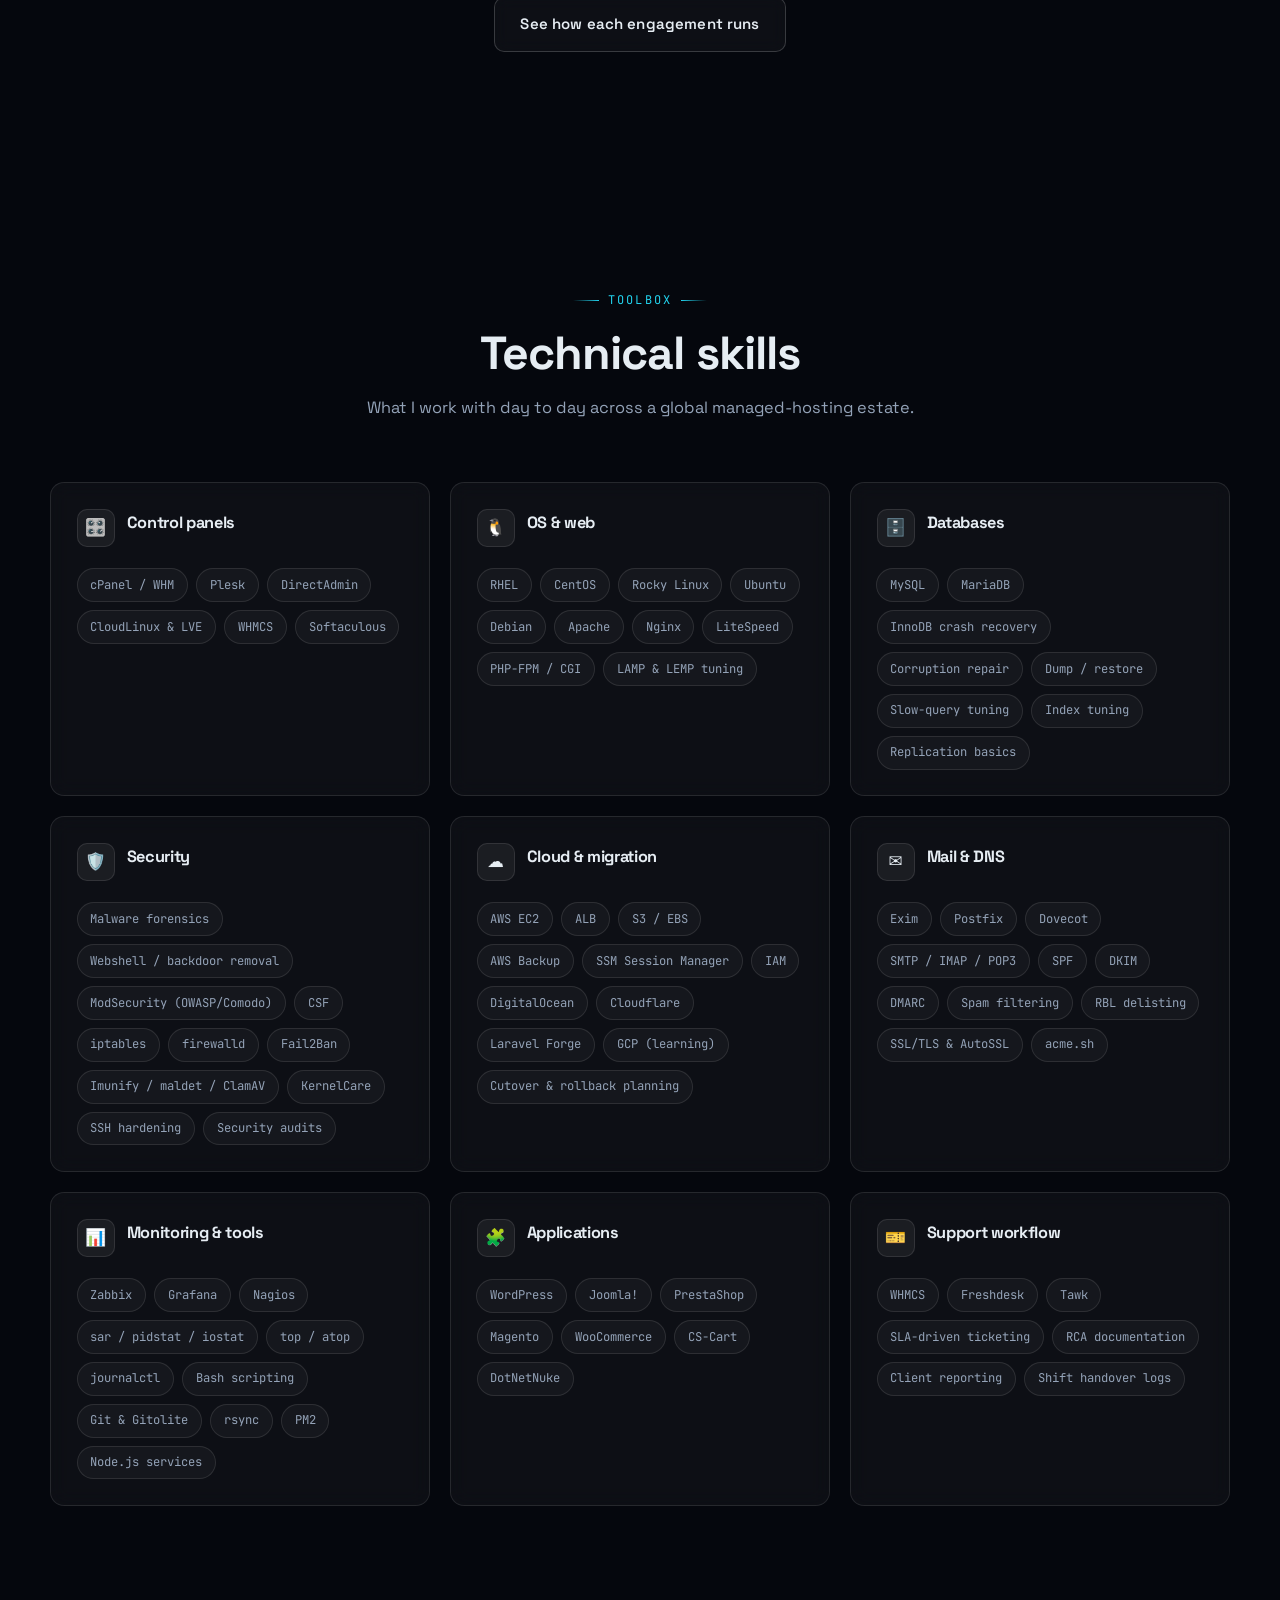
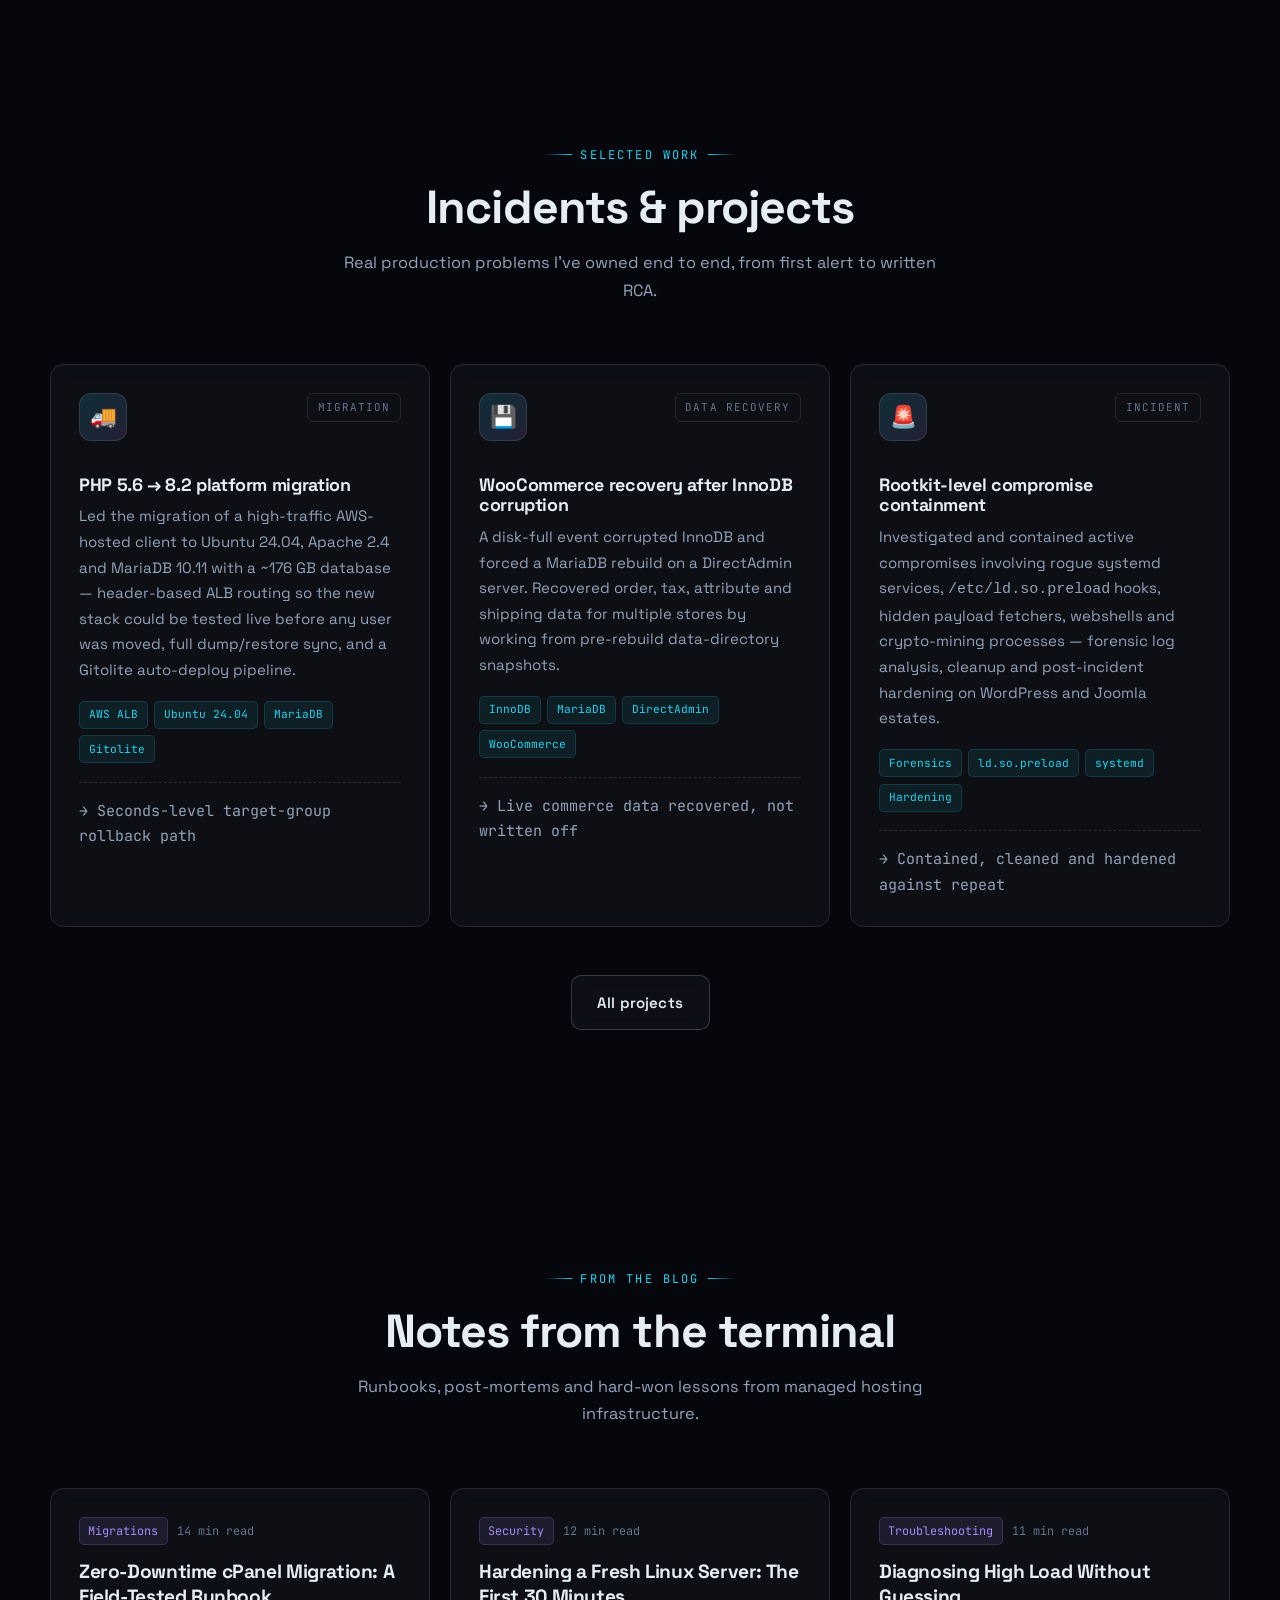
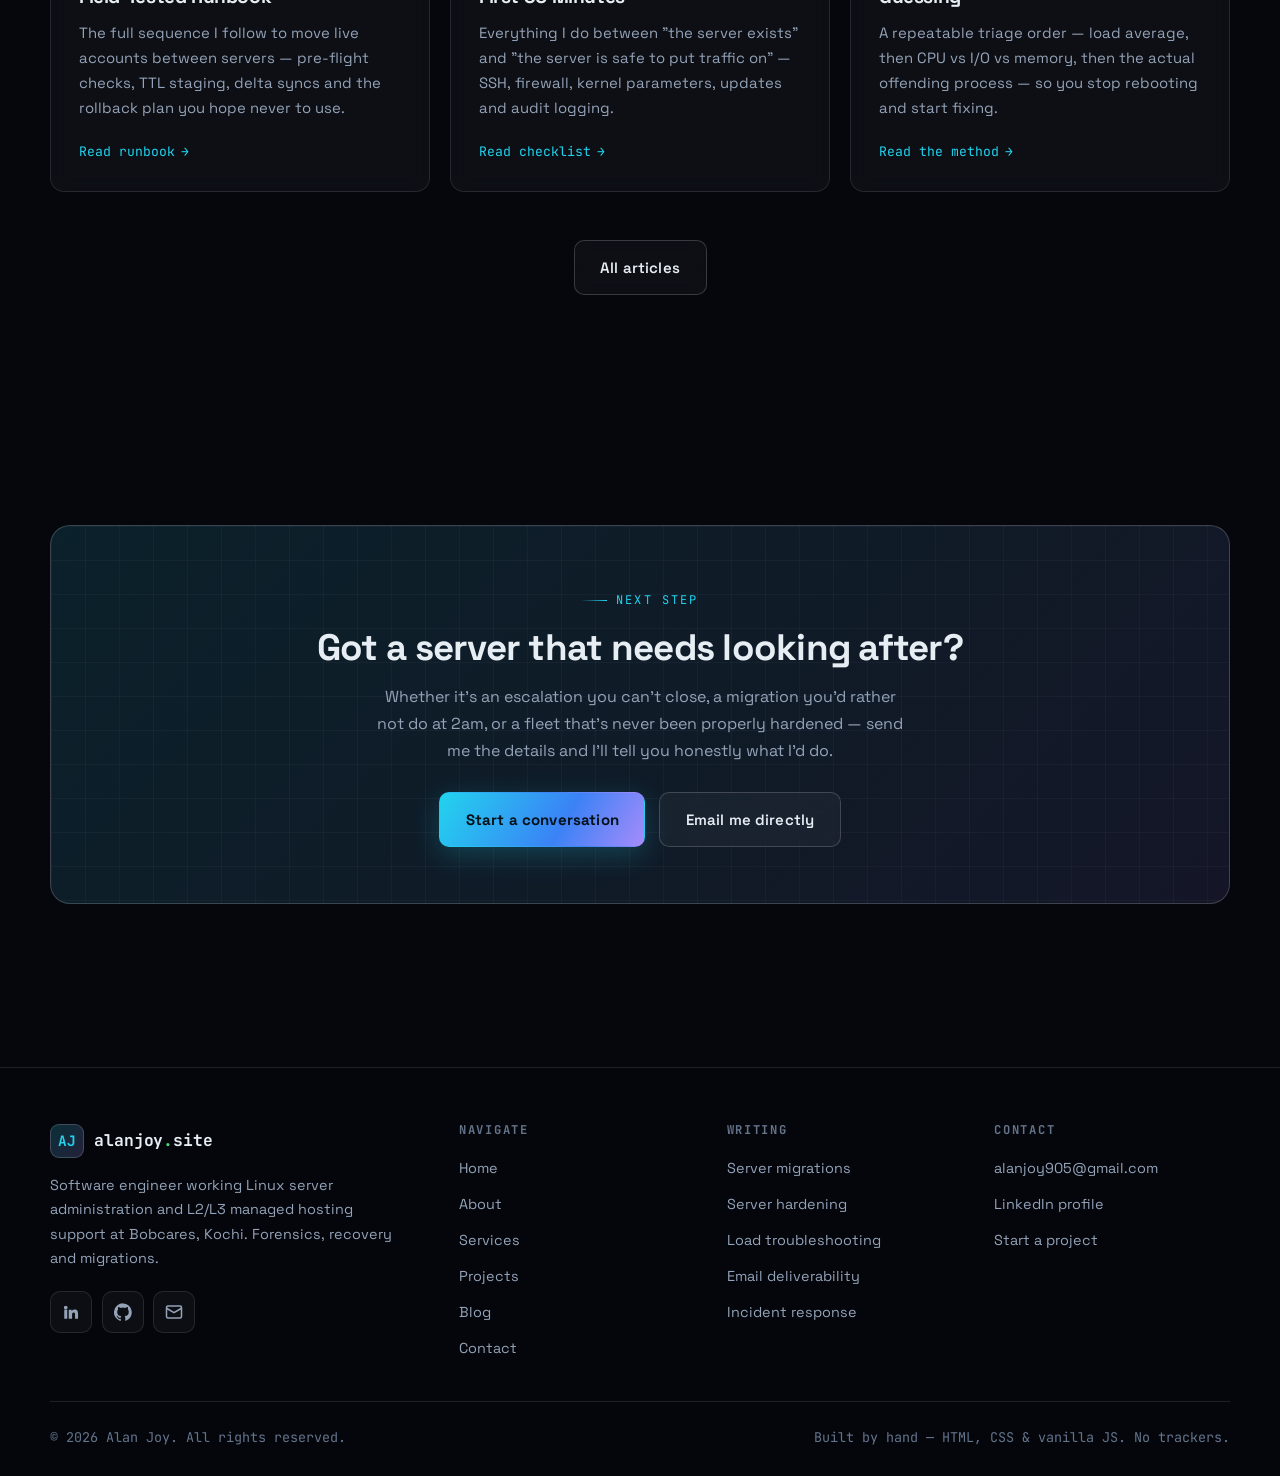
==== commit 09e6c237: "Point canonical URLs at alanjoy.site The site now serves from the custom domain, so every self-refer" ====
--- a/index.html
+++ b/index.html
@@ -12,11 +12,11 @@
 <link rel="icon" href="data:image/svg+xml,%3Csvg xmlns='http://www.w3.org/2000/svg' viewBox='0 0 64 64'%3E%3Crect width='64' height='64' rx='14' fill='%2305070d'/%3E%3Ctext x='32' y='43' font-family='monospace' font-size='30' font-weight='700' fill='%2322d3ee' text-anchor='middle'%3EAJ%3C/text%3E%3C/svg%3E">
 <title>Alan Joy — Software Engineer | Linux Server Administration &amp; Managed Hosting</title>
 <meta name="description" content="Alan Joy is a software engineer at Bobcares, Kochi, working Linux server administration and L2/L3 managed hosting support — incident response, malware forensics, data recovery and migrations.">
-<link rel="canonical" href="https://careersalanjantony-bit.github.io/nexusflow/">
+<link rel="canonical" href="https://alanjoy.site/">
 <meta property="og:type" content="website">
 <meta property="og:title" content="Alan Joy — Software Engineer | Linux Server Administration &amp; Managed Hosting">
 <meta property="og:description" content="Alan Joy is a software engineer at Bobcares, Kochi, working Linux server administration and L2/L3 managed hosting support — incident response, malware forensics, data recovery and migrations.">
-<meta property="og:url" content="https://careersalanjantony-bit.github.io/nexusflow/">
+<meta property="og:url" content="https://alanjoy.site/">
 <meta property="og:site_name" content="Alan Joy">
 <meta name="twitter:card" content="summary_large_image">
 <meta name="twitter:title" content="Alan Joy — Software Engineer | Linux Server Administration &amp; Managed Hosting">
@@ -38,7 +38,7 @@
   <div class="nav__inner">
     <a href="index.html" class="brand" aria-label="Alan Joy — home">
       <span class="brand__mark" aria-hidden="true">AJ</span>
-      <span>alanjoy<span class="brand__dot">.</span>sh</span>
+      <span>alanjoy<span class="brand__dot">.</span>site</span>
     </a>
 
     <nav class="nav__links" aria-label="Primary">
@@ -588,7 +588,7 @@
       <div class="footer__about">
         <a href="index.html" class="brand">
           <span class="brand__mark" aria-hidden="true">AJ</span>
-          <span>alanjoy<span class="brand__dot">.</span>sh</span>
+          <span>alanjoy<span class="brand__dot">.</span>site</span>
         </a>
         <p>Software engineer working Linux server administration and L2/L3 managed hosting support at Bobcares, Kochi. Forensics, recovery and migrations.</p>
         <div class="social-row">
@@ -660,7 +660,7 @@
   "description": "Linux server administrator with 2 years of professional experience in managed hosting, handling L2/L3 escalations across cPanel/WHM, Plesk and DirectAdmin estates for global clients.",
   "email": "mailto:alanjoy905@gmail.com",
   "telephone": "+91-62825-70219",
-  "url": "https://careersalanjantony-bit.github.io/nexusflow/",
+  "url": "https://alanjoy.site/",
   "address": { "@type": "PostalAddress", "addressLocality": "Kochi", "addressRegion": "Kerala", "addressCountry": "IN" },
   "worksFor": { "@type": "Organization", "name": "Bobcares" },
   "alumniOf": { "@type": "CollegeOrUniversity", "name": "St. Joseph's College of Engineering and Technology, Palai" },
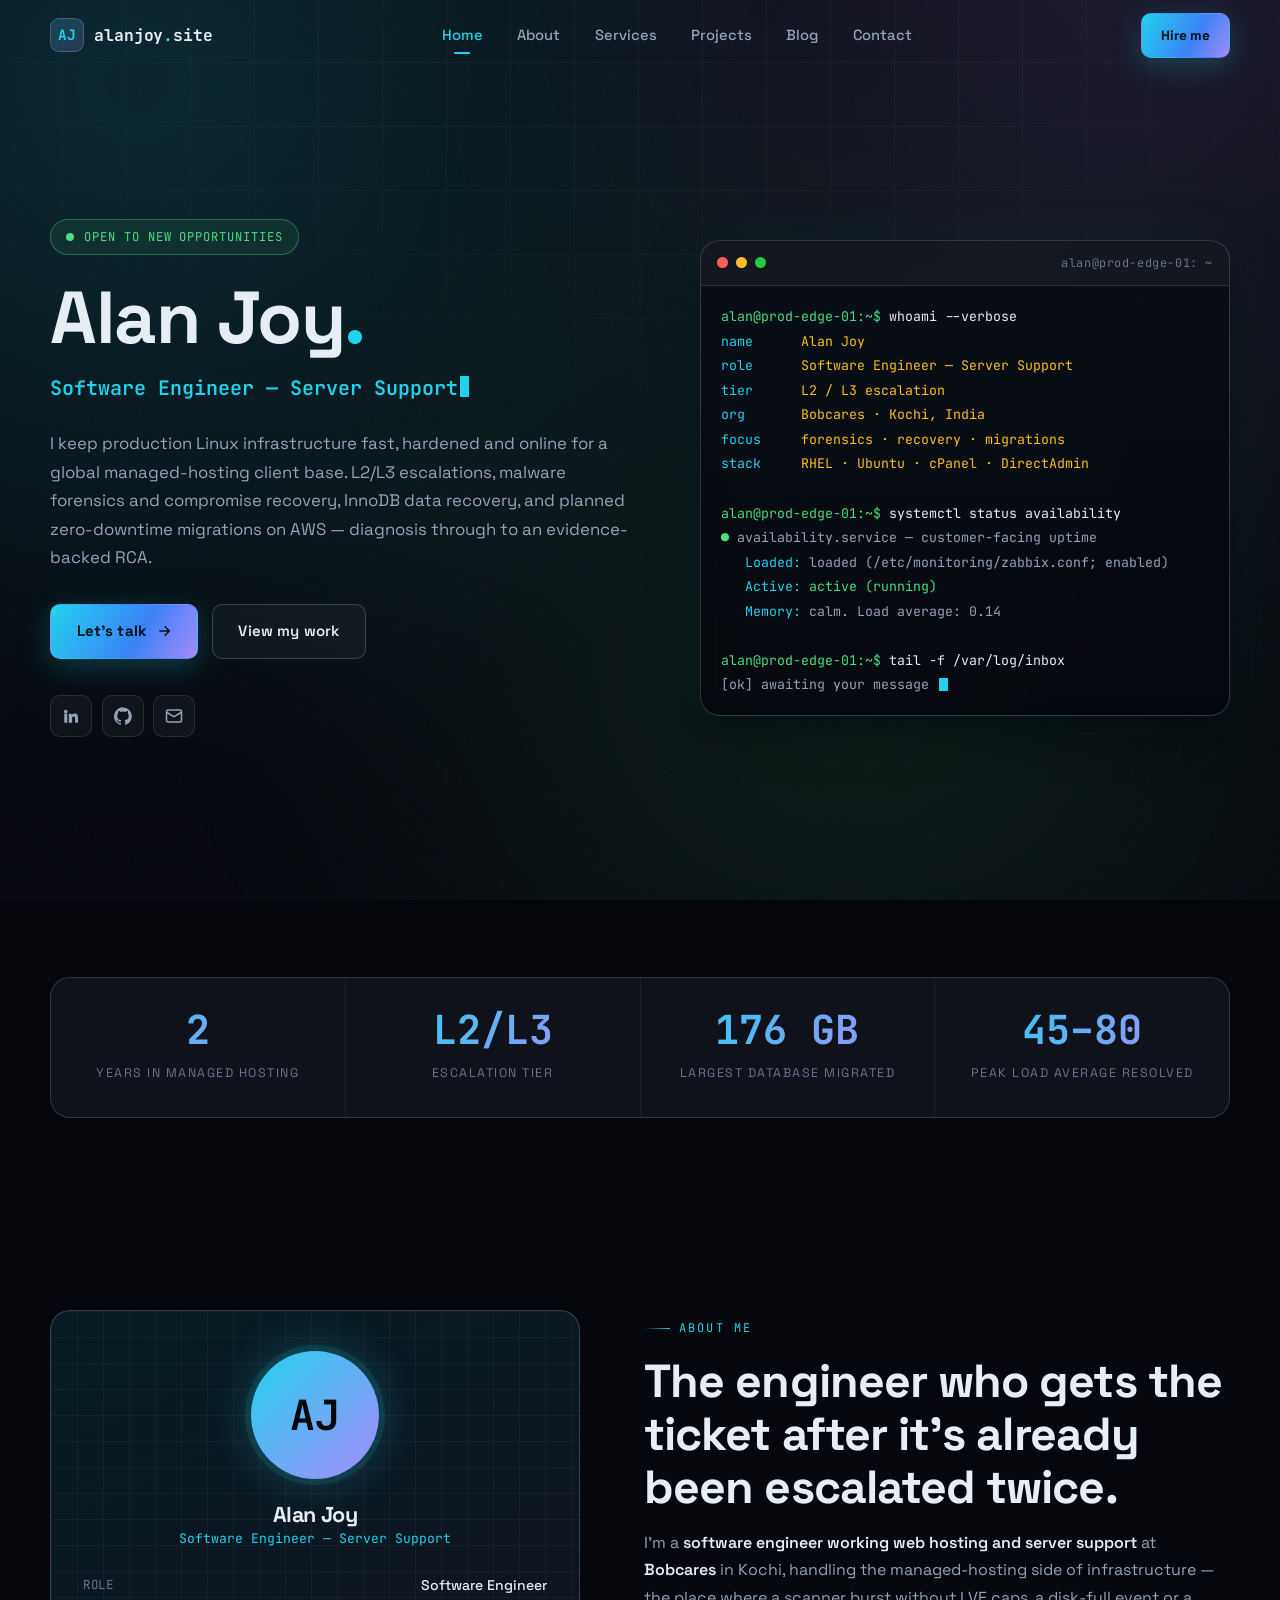
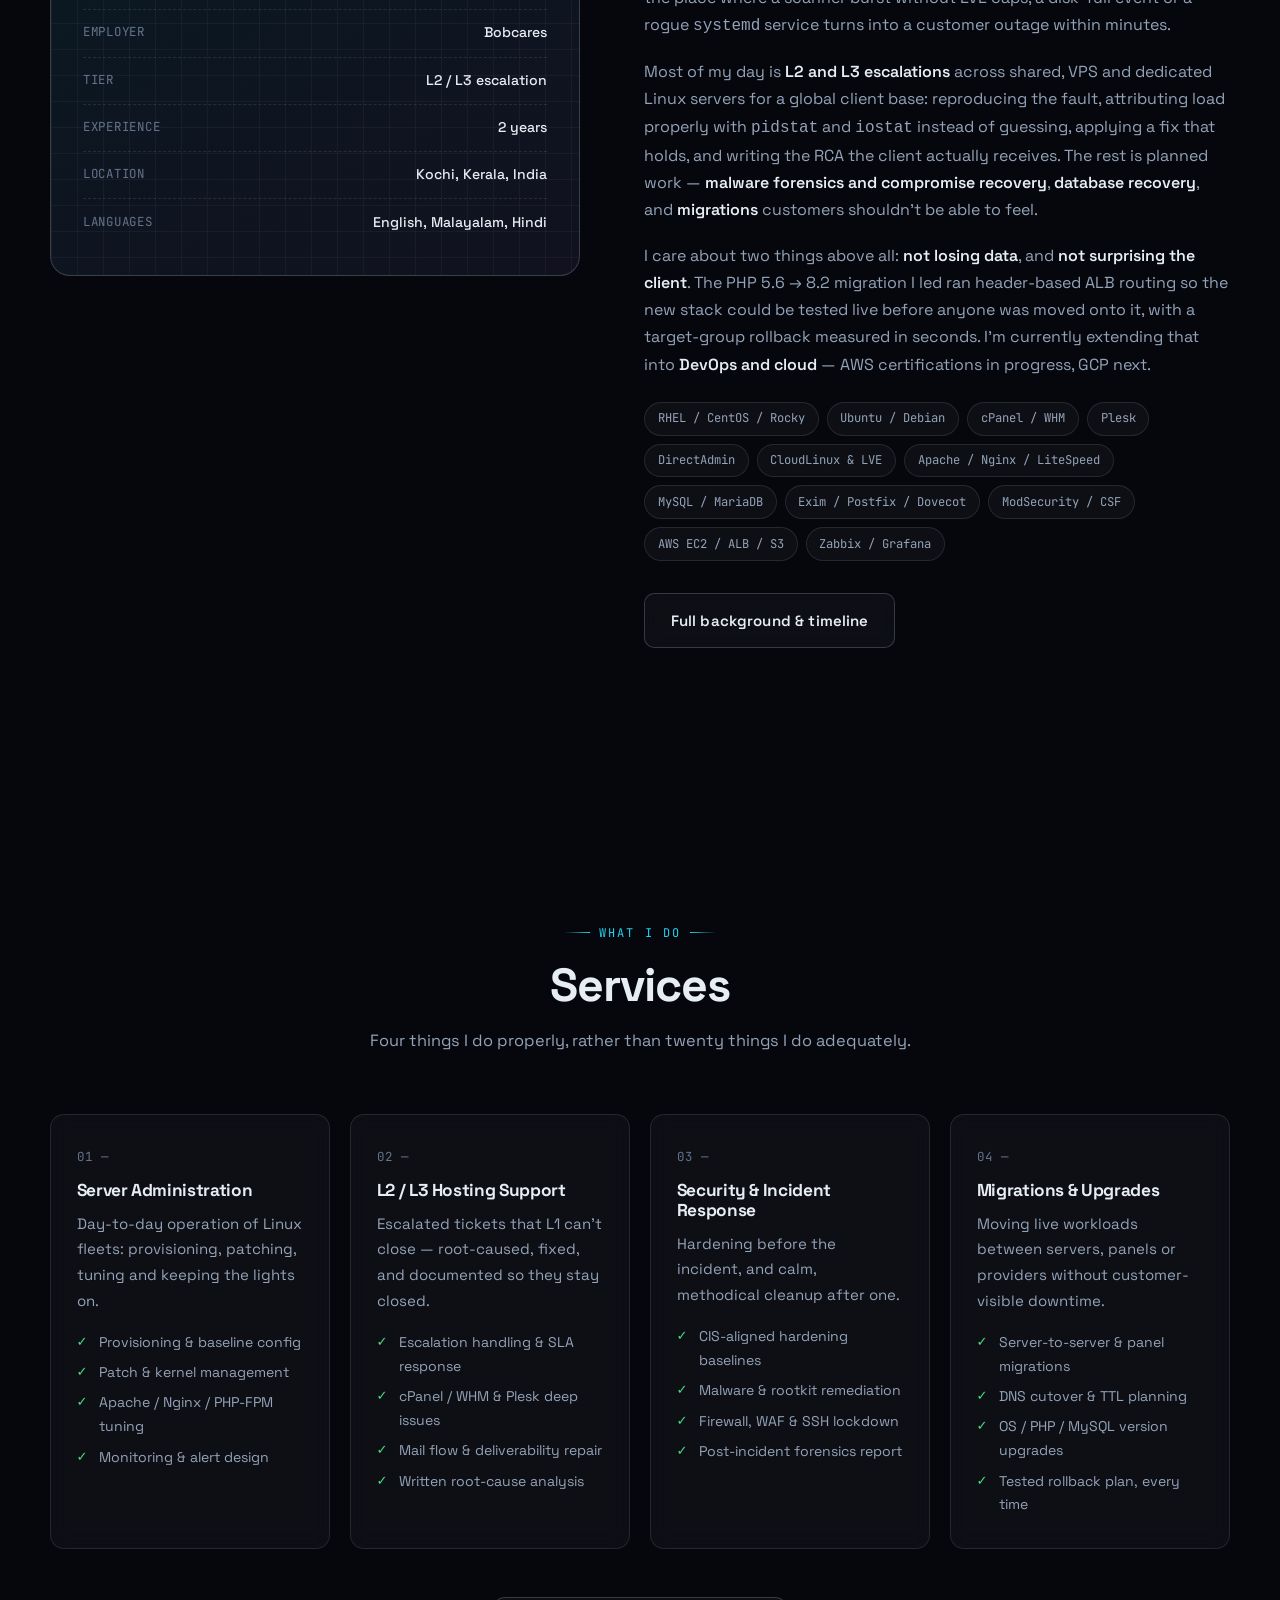
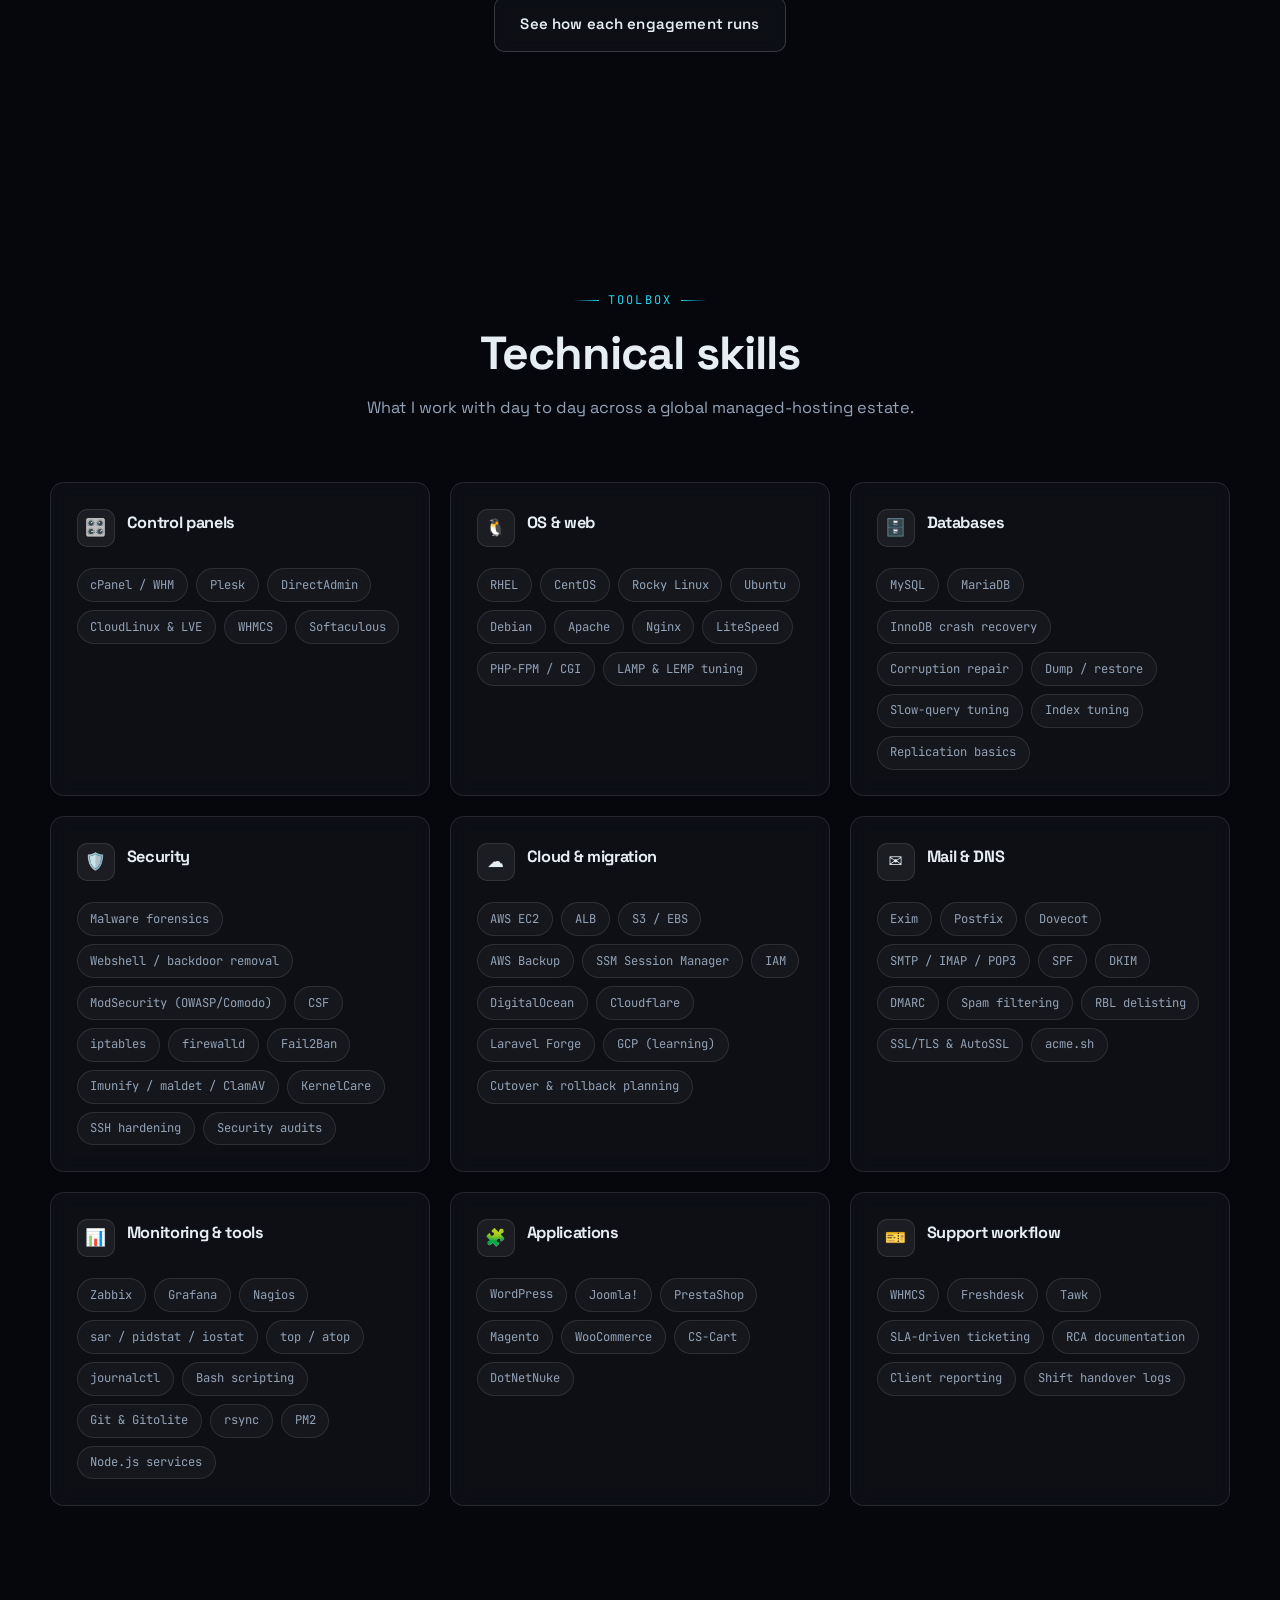
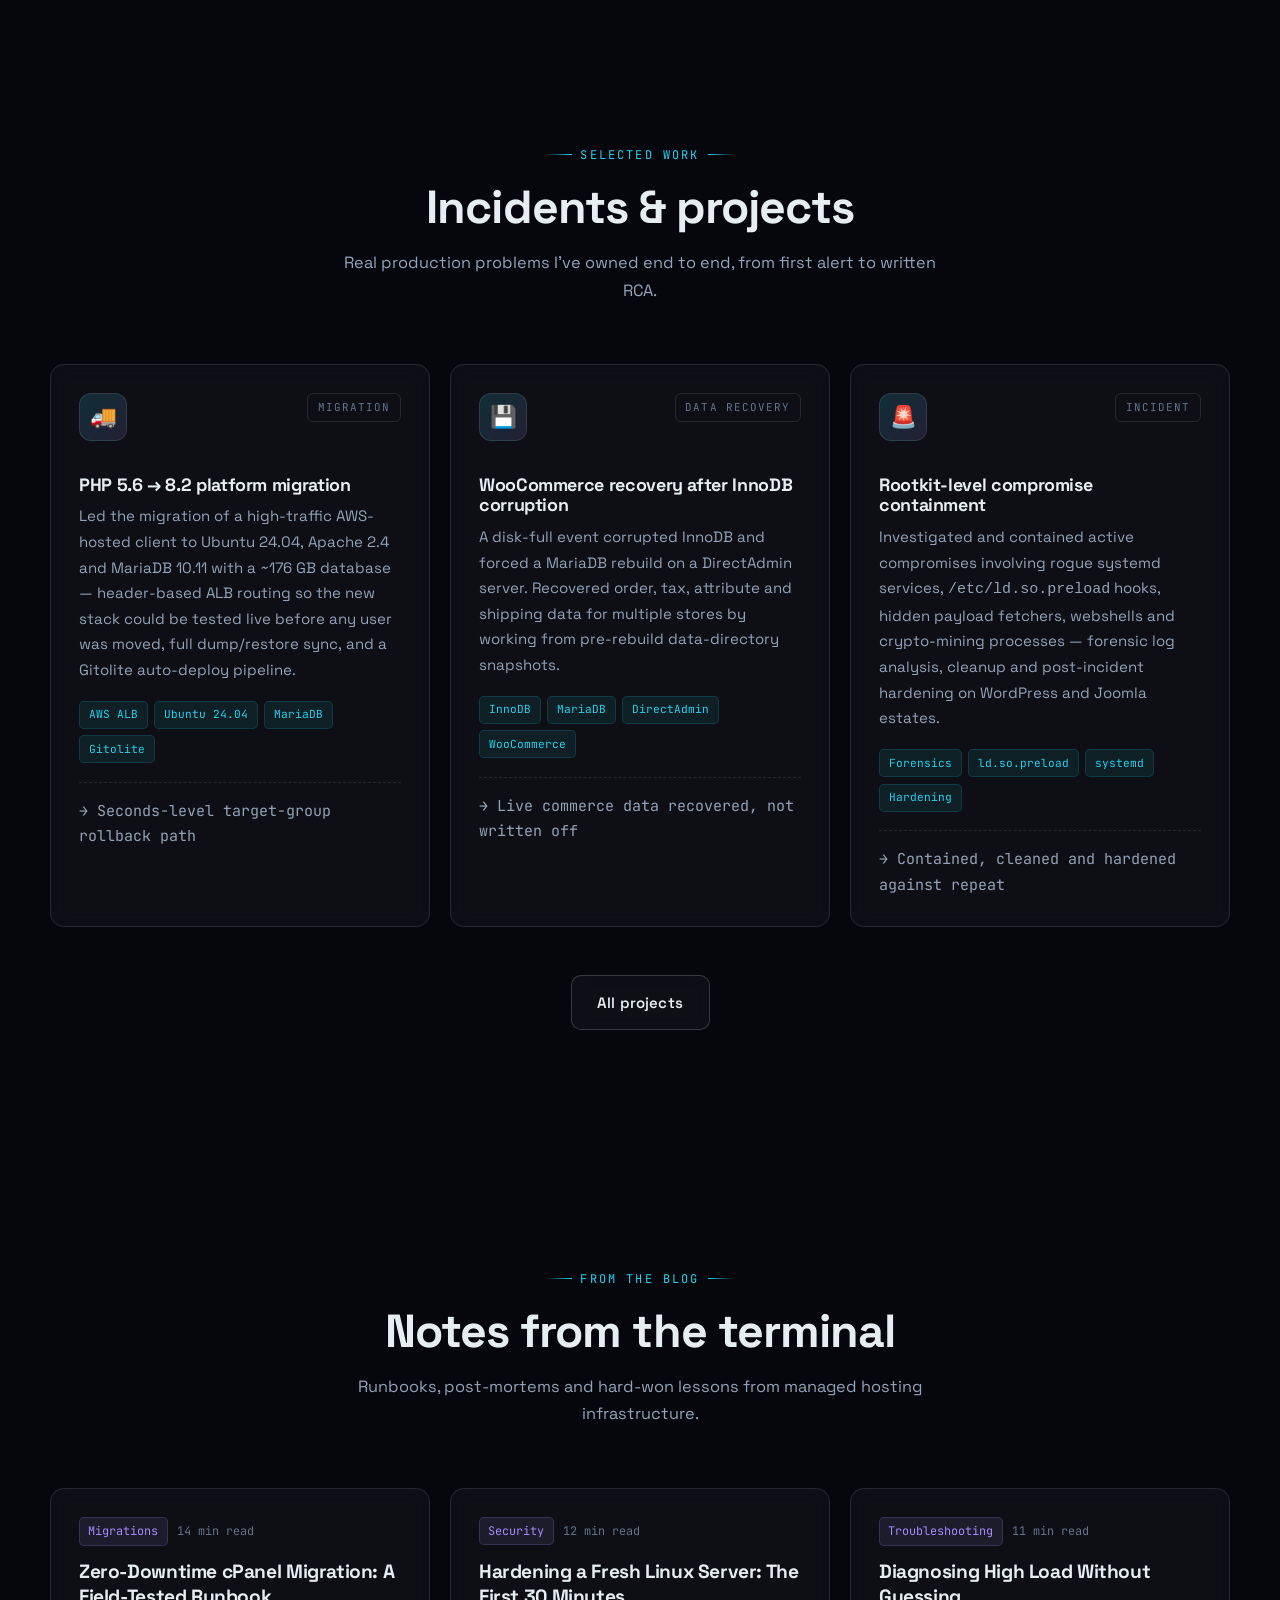
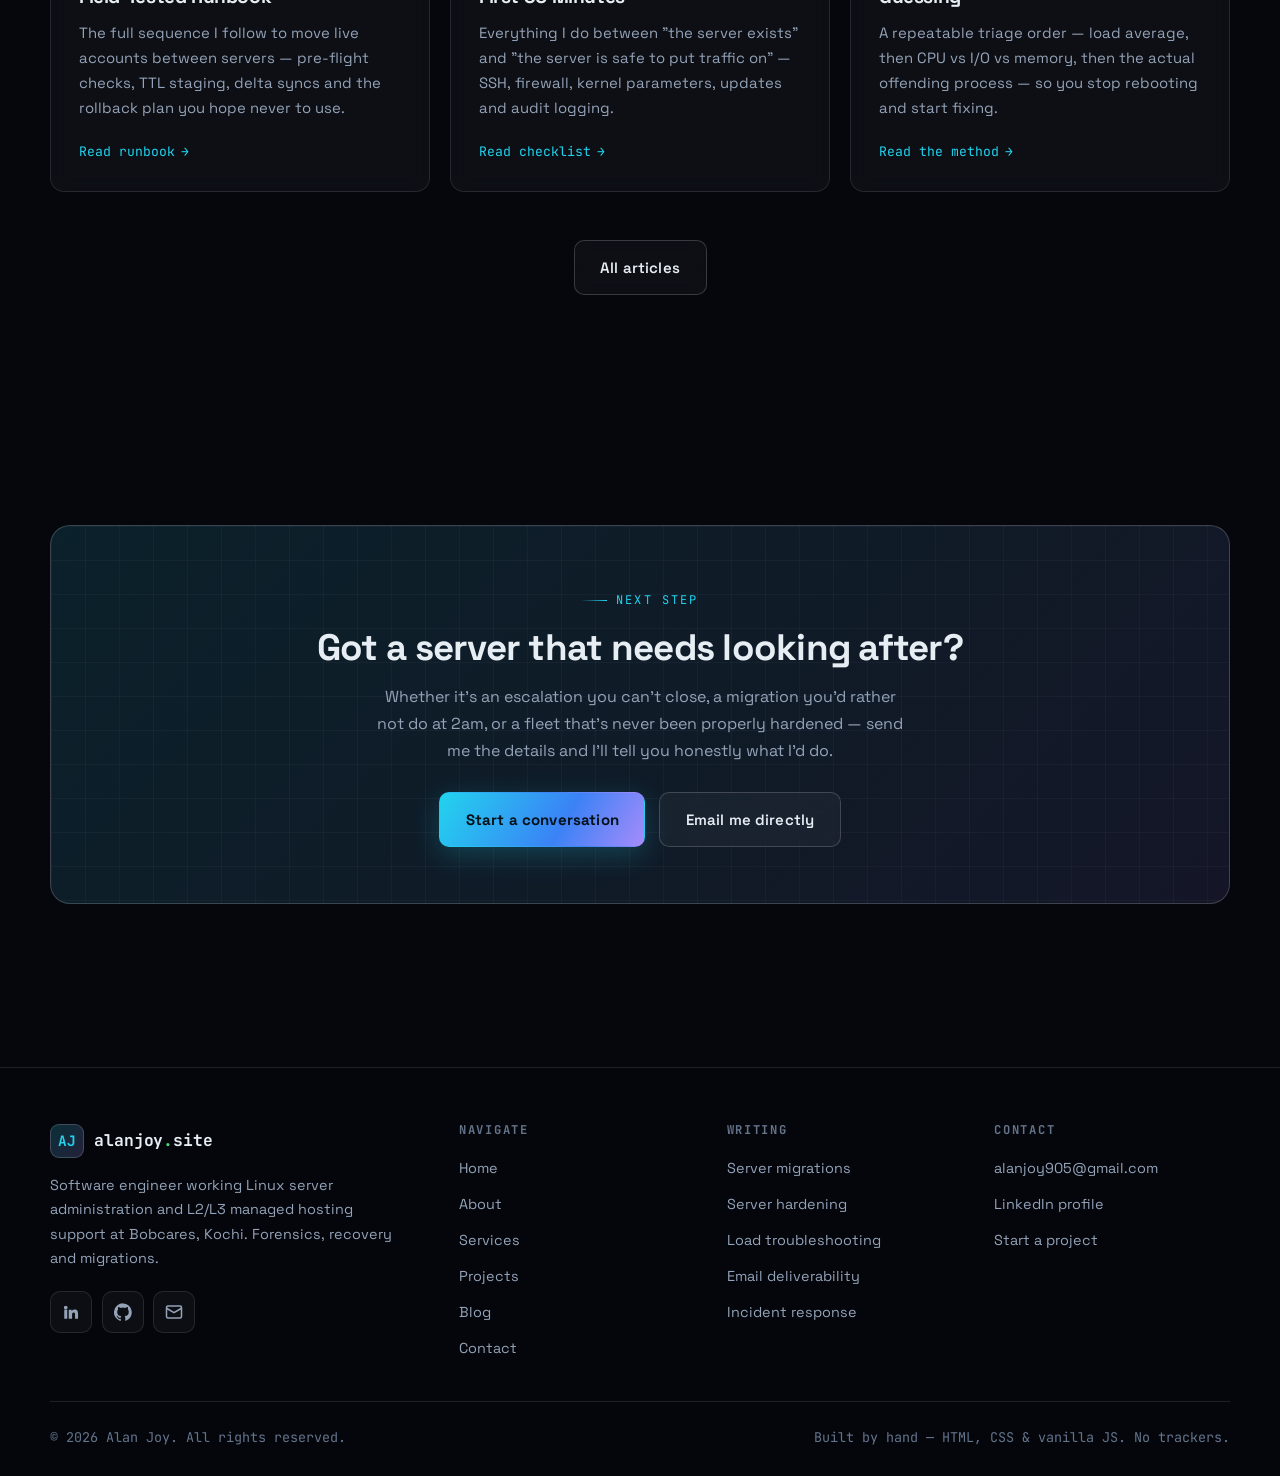
==== commit 5f4cddc8: "Fix contact form bouncing visitors to Web3Forms A live submission navigated to api.web3forms.com/sub" ====
--- a/index.html
+++ b/index.html
@@ -8,7 +8,7 @@
 <link rel="preconnect" href="https://fonts.googleapis.com">
 <link rel="preconnect" href="https://fonts.gstatic.com" crossorigin>
 <link href="https://fonts.googleapis.com/css2?family=Space+Grotesk:wght@400;500;600;700&family=JetBrains+Mono:wght@400;500;700&display=swap" rel="stylesheet">
-<link rel="stylesheet" href="assets/css/main.css">
+<link rel="stylesheet" href="assets/css/main.css?v=20260905">
 <link rel="icon" href="data:image/svg+xml,%3Csvg xmlns='http://www.w3.org/2000/svg' viewBox='0 0 64 64'%3E%3Crect width='64' height='64' rx='14' fill='%2305070d'/%3E%3Ctext x='32' y='43' font-family='monospace' font-size='30' font-weight='700' fill='%2322d3ee' text-anchor='middle'%3EAJ%3C/text%3E%3C/svg%3E">
 <title>Alan Joy — Software Engineer | Linux Server Administration &amp; Managed Hosting</title>
 <meta name="description" content="Alan Joy is a software engineer at Bobcares, Kochi, working Linux server administration and L2/L3 managed hosting support — incident response, malware forensics, data recovery and migrations.">
@@ -648,7 +648,7 @@
   <svg width="18" height="18" viewBox="0 0 24 24" fill="none" stroke="currentColor" stroke-width="2" aria-hidden="true"><path d="M12 19V5M5 12l7-7 7 7"/></svg>
 </button>
 
-<script src="assets/js/main.js"></script>
+<script src="assets/js/main.js?v=20260905"></script>
 
 
 <script type="application/ld+json">
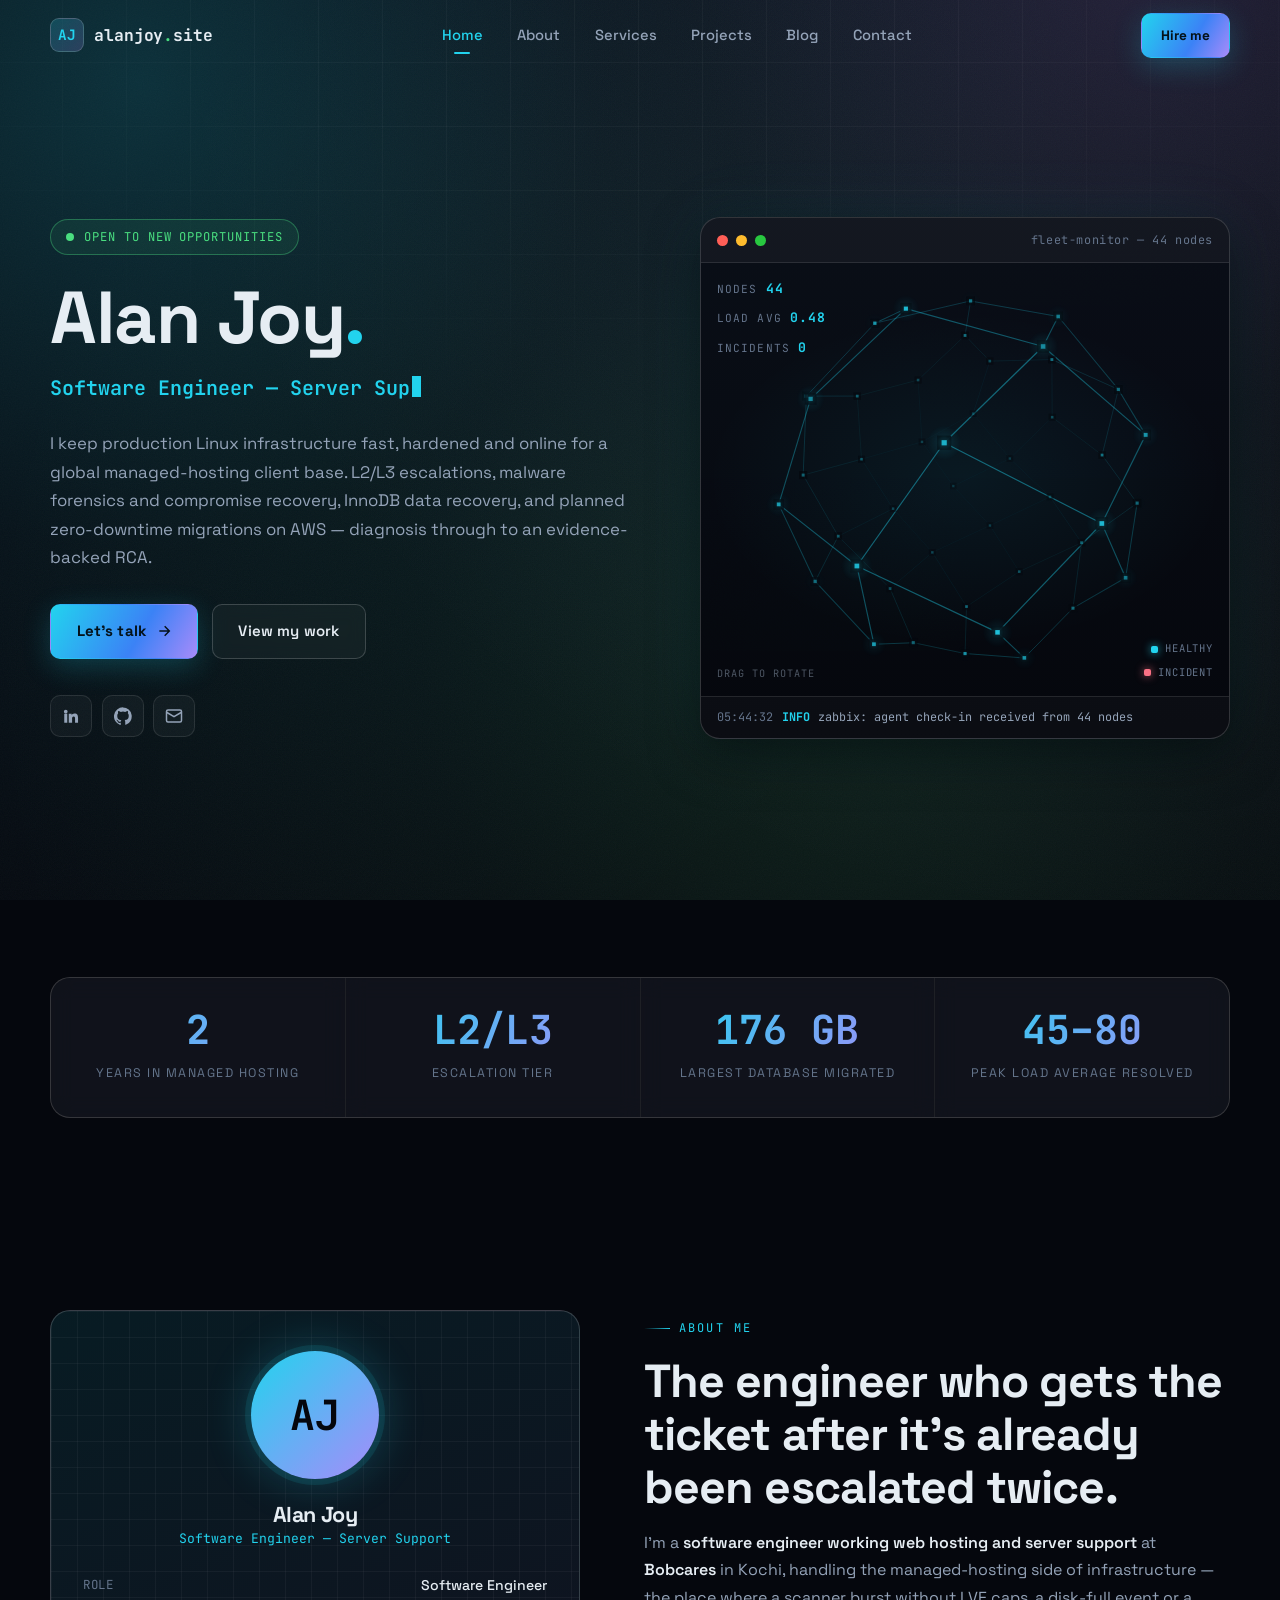
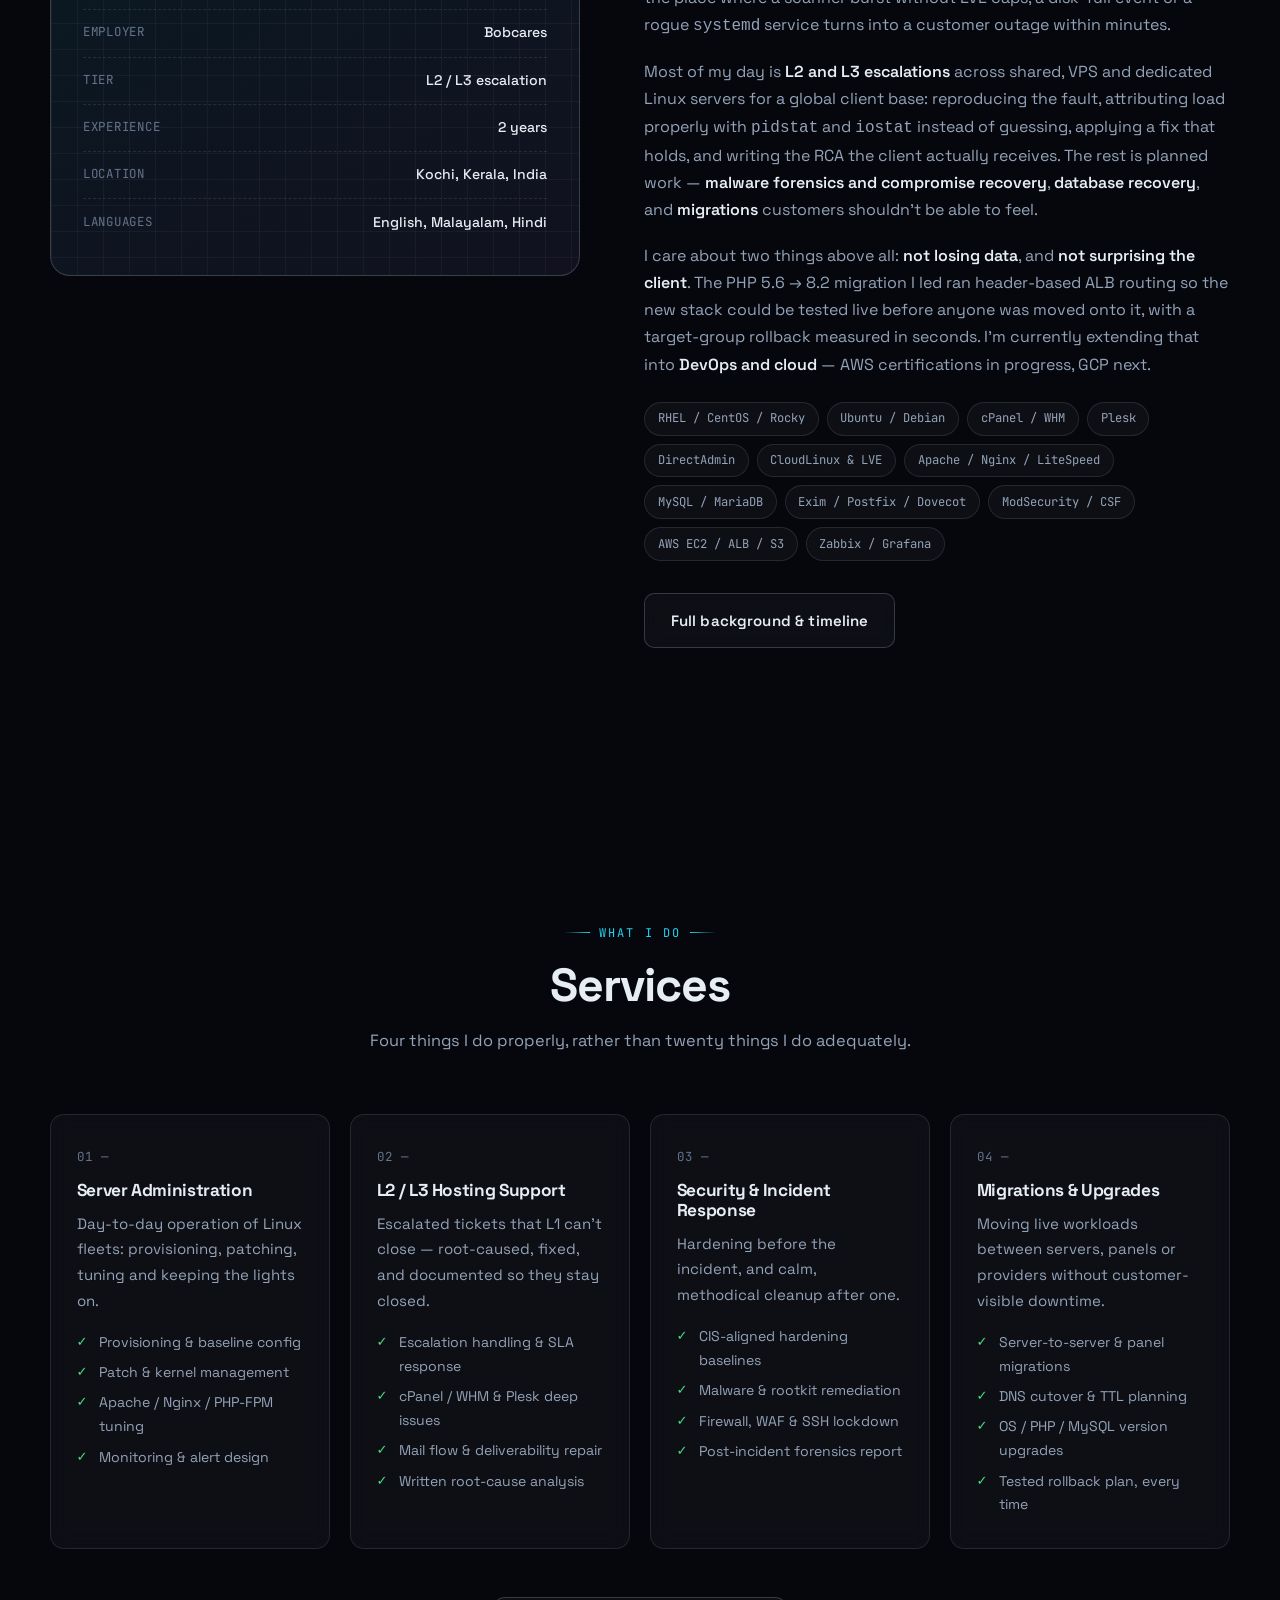
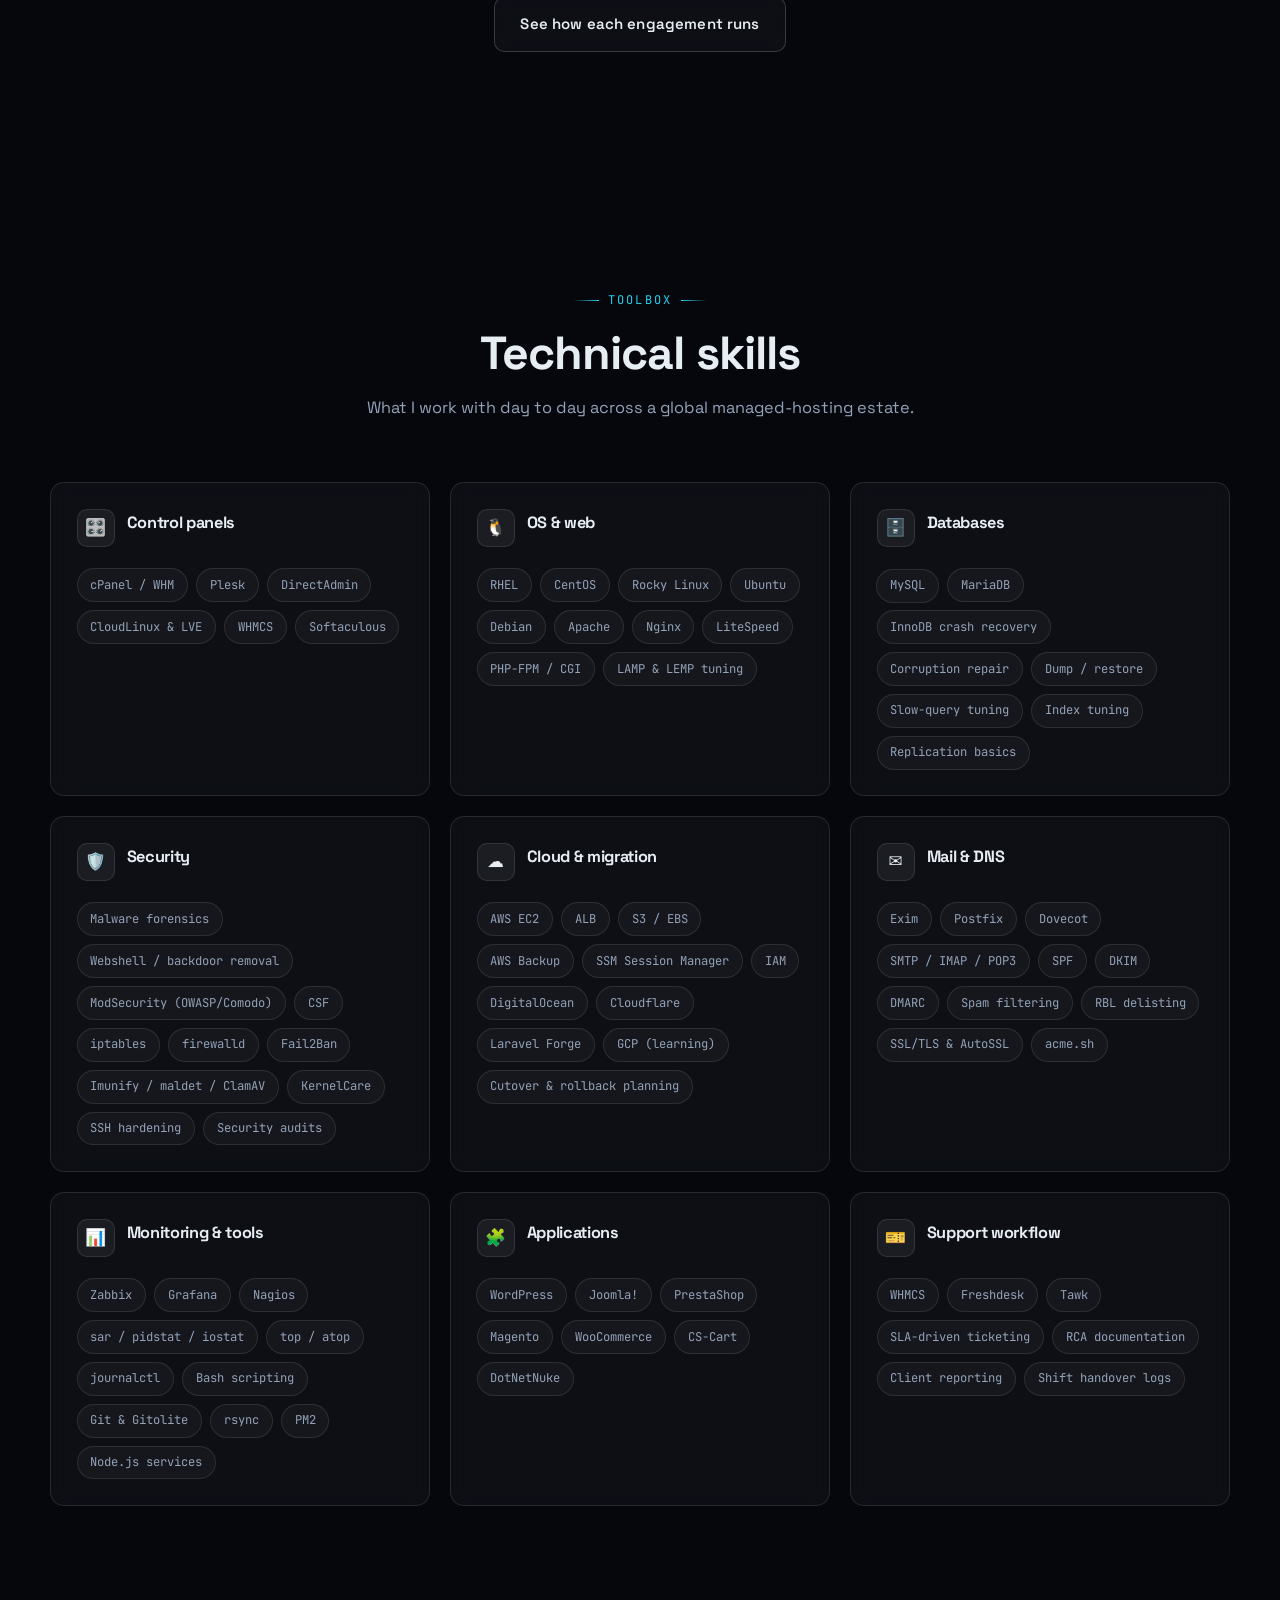
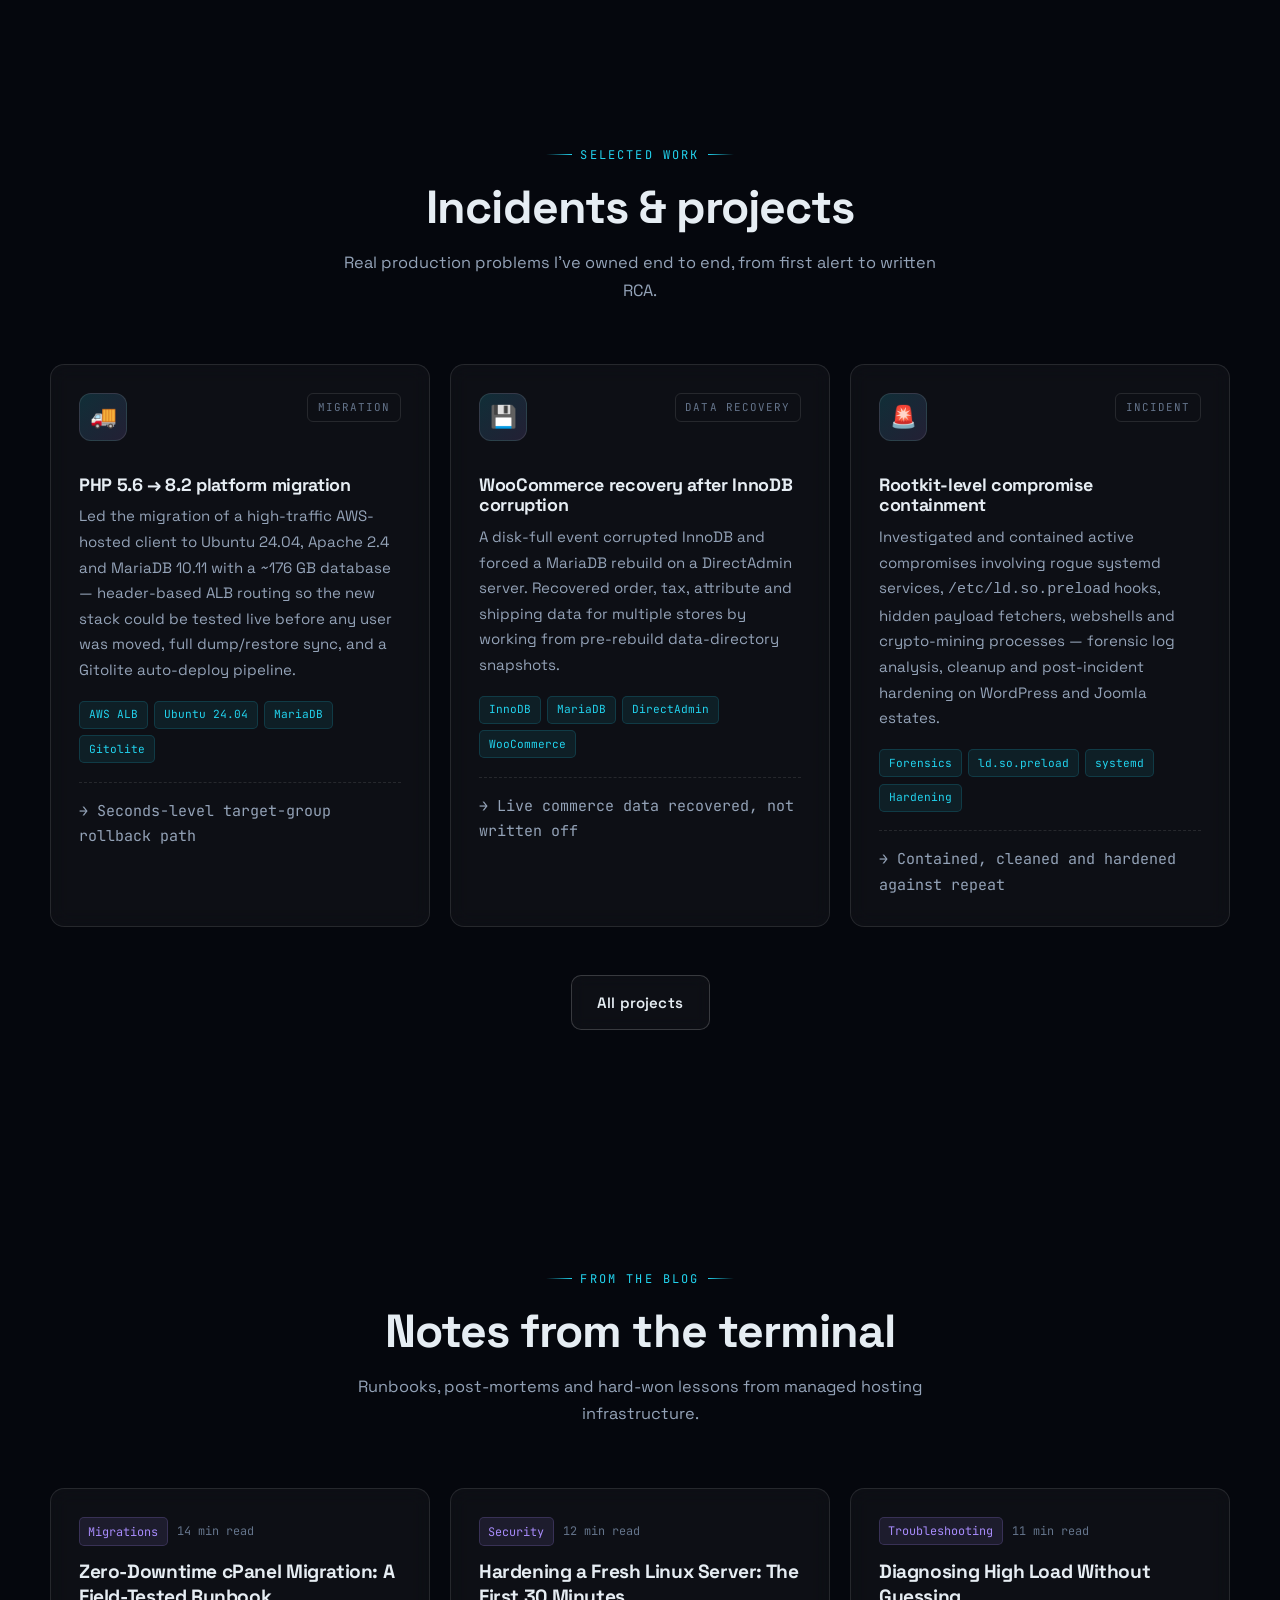
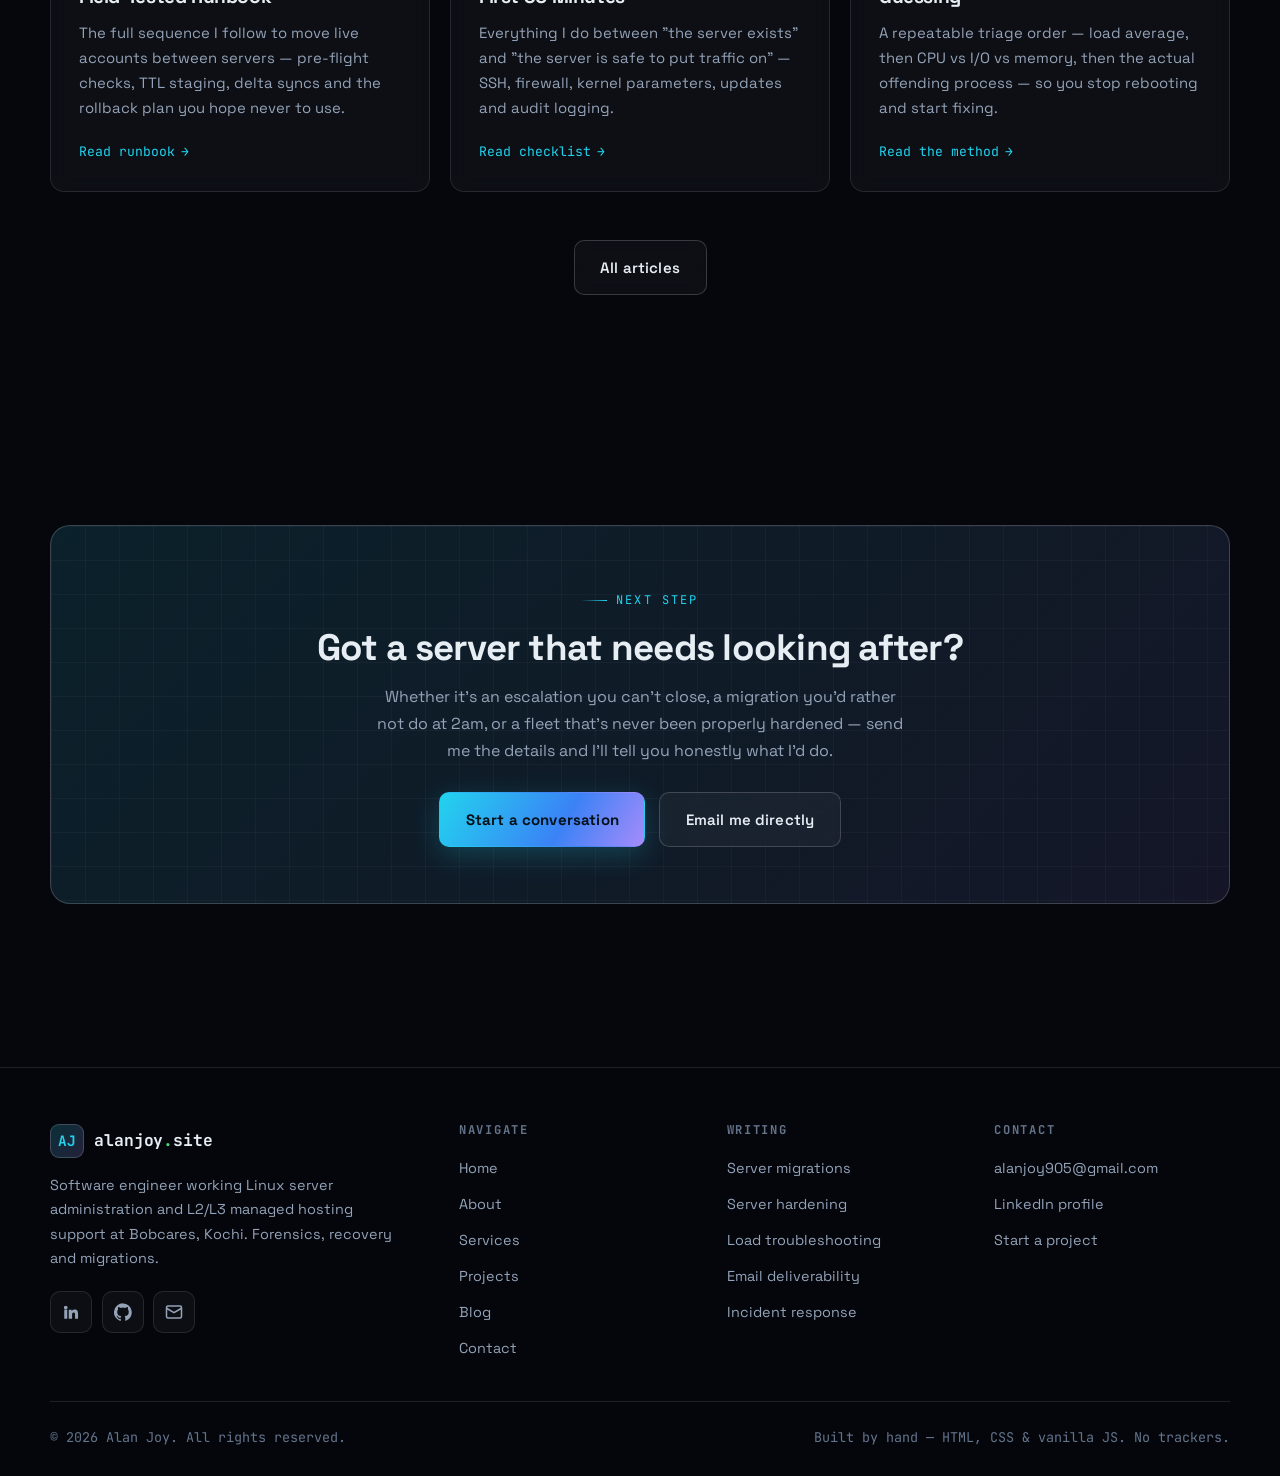
==== commit e2e0930d: "Replace hero terminal with a 3D fleet monitor, and fix a site-wide frame rate bug The hero's static " ====
--- a/index.html
+++ b/index.html
@@ -111,31 +111,37 @@
         </div>
       </div>
 
-      <!-- Terminal card -->
-      <div class="terminal" aria-label="Terminal showing a server status summary" role="img">
+      <!-- 3D fleet monitor -->
+      <div class="fleet">
         <div class="terminal__bar">
           <span class="terminal__dot terminal__dot--r"></span>
           <span class="terminal__dot terminal__dot--y"></span>
           <span class="terminal__dot terminal__dot--g"></span>
-          <span class="terminal__title">alan@prod-edge-01: ~</span>
-        </div>
-        <div class="terminal__body">
-          <p><span class="t-prompt">alan@prod-edge-01:~$</span> <span class="t-cmd">whoami --verbose</span></p>
-          <p><span class="t-key">name</span>      <span class="t-val">Alan Joy</span>
-<span class="t-key">role</span>      <span class="t-val">Software Engineer — Server Support</span>
-<span class="t-key">tier</span>      <span class="t-val">L2 / L3 escalation</span>
-<span class="t-key">org</span>       <span class="t-val">Bobcares · Kochi, India</span>
-<span class="t-key">focus</span>     <span class="t-val">forensics · recovery · migrations</span>
-<span class="t-key">stack</span>     <span class="t-val">RHEL · Ubuntu · cPanel · DirectAdmin</span></p>
-          <p>&nbsp;</p>
-          <p><span class="t-prompt">alan@prod-edge-01:~$</span> <span class="t-cmd">systemctl status availability</span></p>
-          <p><span class="t-ok">●</span> <span class="t-out">availability.service — customer-facing uptime</span>
-   <span class="t-key">Loaded:</span> <span class="t-out">loaded (/etc/monitoring/zabbix.conf; enabled)</span>
-   <span class="t-key">Active:</span> <span class="t-ok">active (running)</span>
-   <span class="t-key">Memory:</span> <span class="t-out">calm. Load average: 0.14</span></p>
-          <p>&nbsp;</p>
-          <p><span class="t-prompt">alan@prod-edge-01:~$</span> <span class="t-cmd">tail -f /var/log/inbox</span></p>
-          <p><span class="t-out">[ok] awaiting your message</span> <span class="caret" aria-hidden="true"></span></p>
+          <span class="terminal__title">fleet-monitor — 44 nodes</span>
+        </div>
+
+        <div class="fleet__stage">
+          <canvas id="fleet-canvas" role="img"
+                  aria-label="A slowly rotating three-dimensional constellation of server nodes linked by network edges. Most nodes glow cyan for healthy; occasionally one flares red as an incident, then returns to healthy once resolved."></canvas>
+
+          <div class="fleet__hud" aria-hidden="true">
+            <div class="fleet__stat"><span class="k">Nodes</span><span class="v" data-hud="nodes">44</span></div>
+            <div class="fleet__stat"><span class="k">Load avg</span><span class="v" data-hud="load">0.42</span></div>
+            <div class="fleet__stat"><span class="k">Incidents</span><span class="v" data-hud="inc">0</span></div>
+          </div>
+
+          <div class="fleet__legend" aria-hidden="true">
+            <span><i class="ok"></i> Healthy</span>
+            <span><i class="bad"></i> Incident</span>
+          </div>
+
+          <p class="fleet__hint" aria-hidden="true">Drag to rotate</p>
+        </div>
+
+        <div class="fleet__log" aria-hidden="true">
+          <span class="ts" data-hud="log-ts">--:--:--</span>
+          <span class="lv lv--ok" data-hud="log-lv">OK</span>
+          <span class="msg" data-hud="log-msg">fleet monitor online</span>
         </div>
       </div>
     </div>
@@ -171,7 +177,10 @@
   <div class="wrap">
     <div class="about">
       <div class="about__portrait reveal">
-        <div class="avatar" aria-hidden="true">AJ</div>
+        <div class="avatar">
+          <img class="avatar__img" src="assets/img/alan-joy.jpg" alt="Alan Joy" width="128" height="128" decoding="async">
+          <span class="avatar__initials" aria-hidden="true">AJ</span>
+        </div>
         <h3>Alan Joy</h3>
         <p class="role">Software Engineer — Server Support</p>
         <ul class="meta-list">
--- a/assets/css/main.css
+++ b/assets/css/main.css
@@ -136,10 +136,9 @@
   width: 140%;
   height: 140%;
   background:
-    radial-gradient(circle at 22% 28%, rgba(34, 211, 238, 0.16) 0%, transparent 42%),
-    radial-gradient(circle at 78% 18%, rgba(167, 139, 250, 0.14) 0%, transparent 40%),
-    radial-gradient(circle at 62% 74%, rgba(74, 222, 128, 0.10) 0%, transparent 44%);
-  filter: blur(60px);
+    radial-gradient(circle at 22% 28%, rgba(34, 211, 238, 0.20) 0%, rgba(34, 211, 238, 0.06) 28%, transparent 58%),
+    radial-gradient(circle at 78% 18%, rgba(167, 139, 250, 0.18) 0%, rgba(167, 139, 250, 0.05) 26%, transparent 56%),
+    radial-gradient(circle at 62% 74%, rgba(74, 222, 128, 0.13) 0%, rgba(74, 222, 128, 0.04) 30%, transparent 60%);
   animation: auroraDrift 34s ease-in-out infinite alternate;
 }
 
@@ -1454,3 +1453,152 @@
   .stat__num { font-size: 1.5rem; }
   .article { font-size: 0.98rem; }
 }
+
+/* ---------- 29. Hero: 3D fleet monitor ---------- */
+/* Replaces the flat terminal card. A rotating constellation of server nodes —
+   the thing Alan actually watches all day — rendered on canvas with a live HUD
+   and a streaming log strip. */
+
+.fleet {
+  border-radius: var(--radius-lg);
+  border: 1px solid var(--border-strong);
+  background: linear-gradient(180deg, rgba(10, 14, 23, 0.97), rgba(5, 7, 13, 0.98));
+  box-shadow: var(--shadow-md), 0 0 70px rgba(34, 211, 238, 0.08);
+  overflow: hidden;
+  font-family: var(--font-mono);
+}
+
+.fleet__stage {
+  position: relative;
+  aspect-ratio: 1 / 0.82;
+  min-height: 260px;
+  overflow: hidden;
+  /* A faint floor grid gives the rotation something to read against */
+  background:
+    radial-gradient(ellipse 70% 55% at 50% 50%, rgba(34, 211, 238, 0.07), transparent 70%);
+}
+
+.fleet__stage canvas {
+  position: absolute;
+  inset: 0;
+  width: 100%;
+  height: 100%;
+  display: block;
+  cursor: grab;
+}
+.fleet__stage canvas:active { cursor: grabbing; }
+
+/* HUD */
+.fleet__hud {
+  position: absolute;
+  top: 0.9rem;
+  left: 1rem;
+  display: grid;
+  gap: 0.45rem;
+  pointer-events: none;
+}
+.fleet__stat {
+  display: flex;
+  align-items: baseline;
+  gap: 0.5rem;
+  font-size: 0.7rem;
+  letter-spacing: 0.1em;
+}
+.fleet__stat .k { color: var(--text-dim); text-transform: uppercase; }
+.fleet__stat .v {
+  color: var(--cyan);
+  font-weight: 700;
+  font-variant-numeric: tabular-nums;
+  font-size: 0.82rem;
+}
+.fleet__stat .v.is-alert { color: var(--rose); }
+
+.fleet__legend {
+  position: absolute;
+  right: 1rem;
+  bottom: 0.9rem;
+  display: grid;
+  gap: 0.35rem;
+  pointer-events: none;
+  text-align: right;
+}
+.fleet__legend span {
+  display: flex;
+  align-items: center;
+  justify-content: flex-end;
+  gap: 0.45rem;
+  font-size: 0.66rem;
+  letter-spacing: 0.08em;
+  text-transform: uppercase;
+  color: var(--text-dim);
+}
+.fleet__legend i {
+  width: 7px; height: 7px;
+  border-radius: 2px;
+  display: inline-block;
+  flex-shrink: 0;
+}
+.fleet__legend .ok  { background: var(--cyan); box-shadow: 0 0 8px rgba(34, 211, 238, 0.8); }
+.fleet__legend .bad { background: var(--rose); box-shadow: 0 0 8px rgba(251, 113, 133, 0.8); }
+
+.fleet__hint {
+  position: absolute;
+  left: 1rem;
+  bottom: 0.9rem;
+  font-size: 0.64rem;
+  letter-spacing: 0.1em;
+  text-transform: uppercase;
+  color: rgba(148, 163, 184, 0.5);
+  pointer-events: none;
+}
+
+/* Streaming log strip along the bottom */
+.fleet__log {
+  border-top: 1px solid var(--border);
+  background: rgba(255, 255, 255, 0.025);
+  padding: 0.7rem 1rem;
+  font-size: 0.74rem;
+  line-height: 1.5;
+  color: var(--text-muted);
+  min-height: 2.6rem;
+  display: flex;
+  align-items: center;
+  gap: 0.55rem;
+  overflow: hidden;
+  white-space: nowrap;
+}
+.fleet__log .ts { color: var(--text-dim); flex-shrink: 0; }
+.fleet__log .lv { flex-shrink: 0; font-weight: 700; }
+.fleet__log .lv--ok   { color: var(--green); }
+.fleet__log .lv--warn { color: var(--amber); }
+.fleet__log .lv--info { color: var(--cyan); }
+.fleet__log .msg { overflow: hidden; text-overflow: ellipsis; }
+
+@media (max-width: 900px) {
+  .fleet__stage { aspect-ratio: 1 / 0.68; }
+  .fleet__legend { display: none; }
+}
+
+@media (prefers-reduced-motion: reduce) {
+  .fleet__stage canvas { cursor: default; }
+}
+
+/* ---------- 30. Avatar with photo ---------- */
+/* Initials sit underneath; the photo covers them once it loads. If the file is
+   missing the script removes the <img> and the initials show through. */
+.avatar { position: relative; overflow: hidden; }
+.avatar__initials {
+  position: absolute;
+  inset: 0;
+  display: grid;
+  place-items: center;
+}
+.avatar__img {
+  position: absolute;
+  inset: 0;
+  width: 100%;
+  height: 100%;
+  object-fit: cover;
+  border-radius: 50%;
+  z-index: 1;
+}
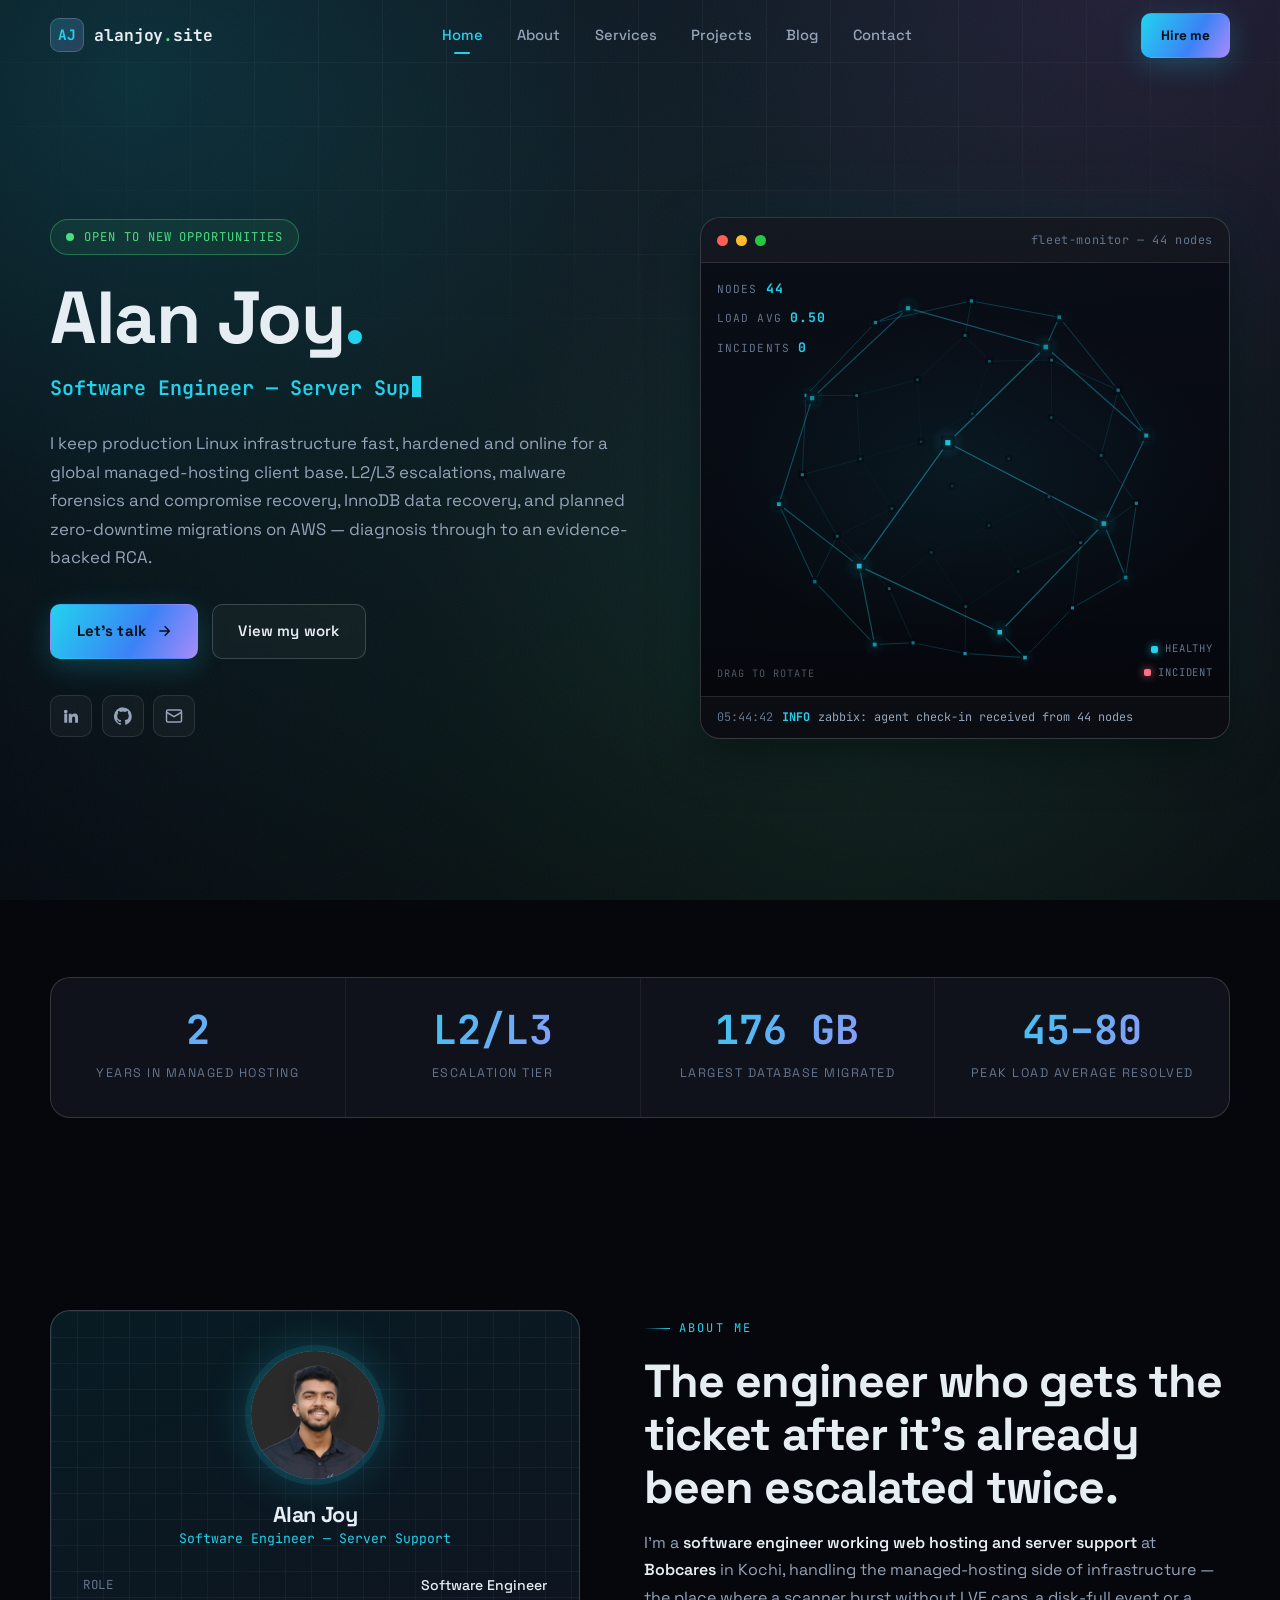
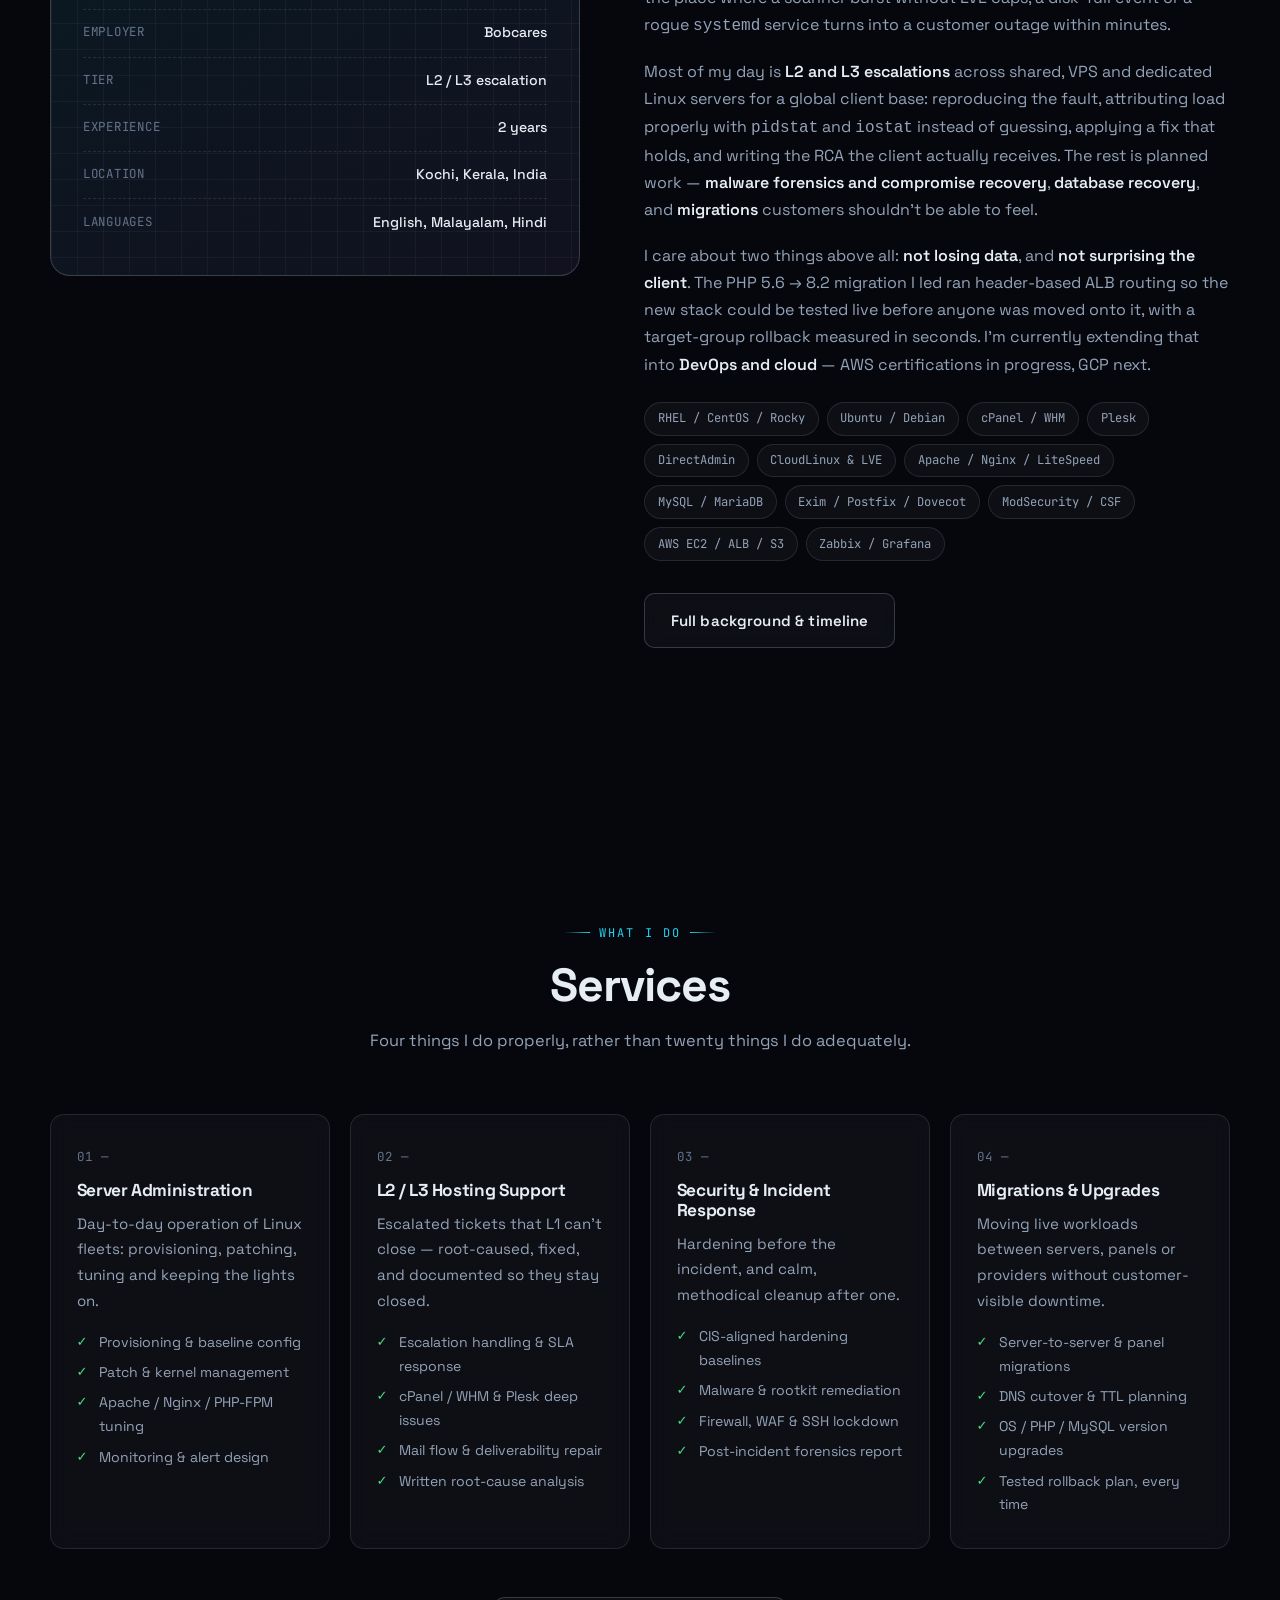
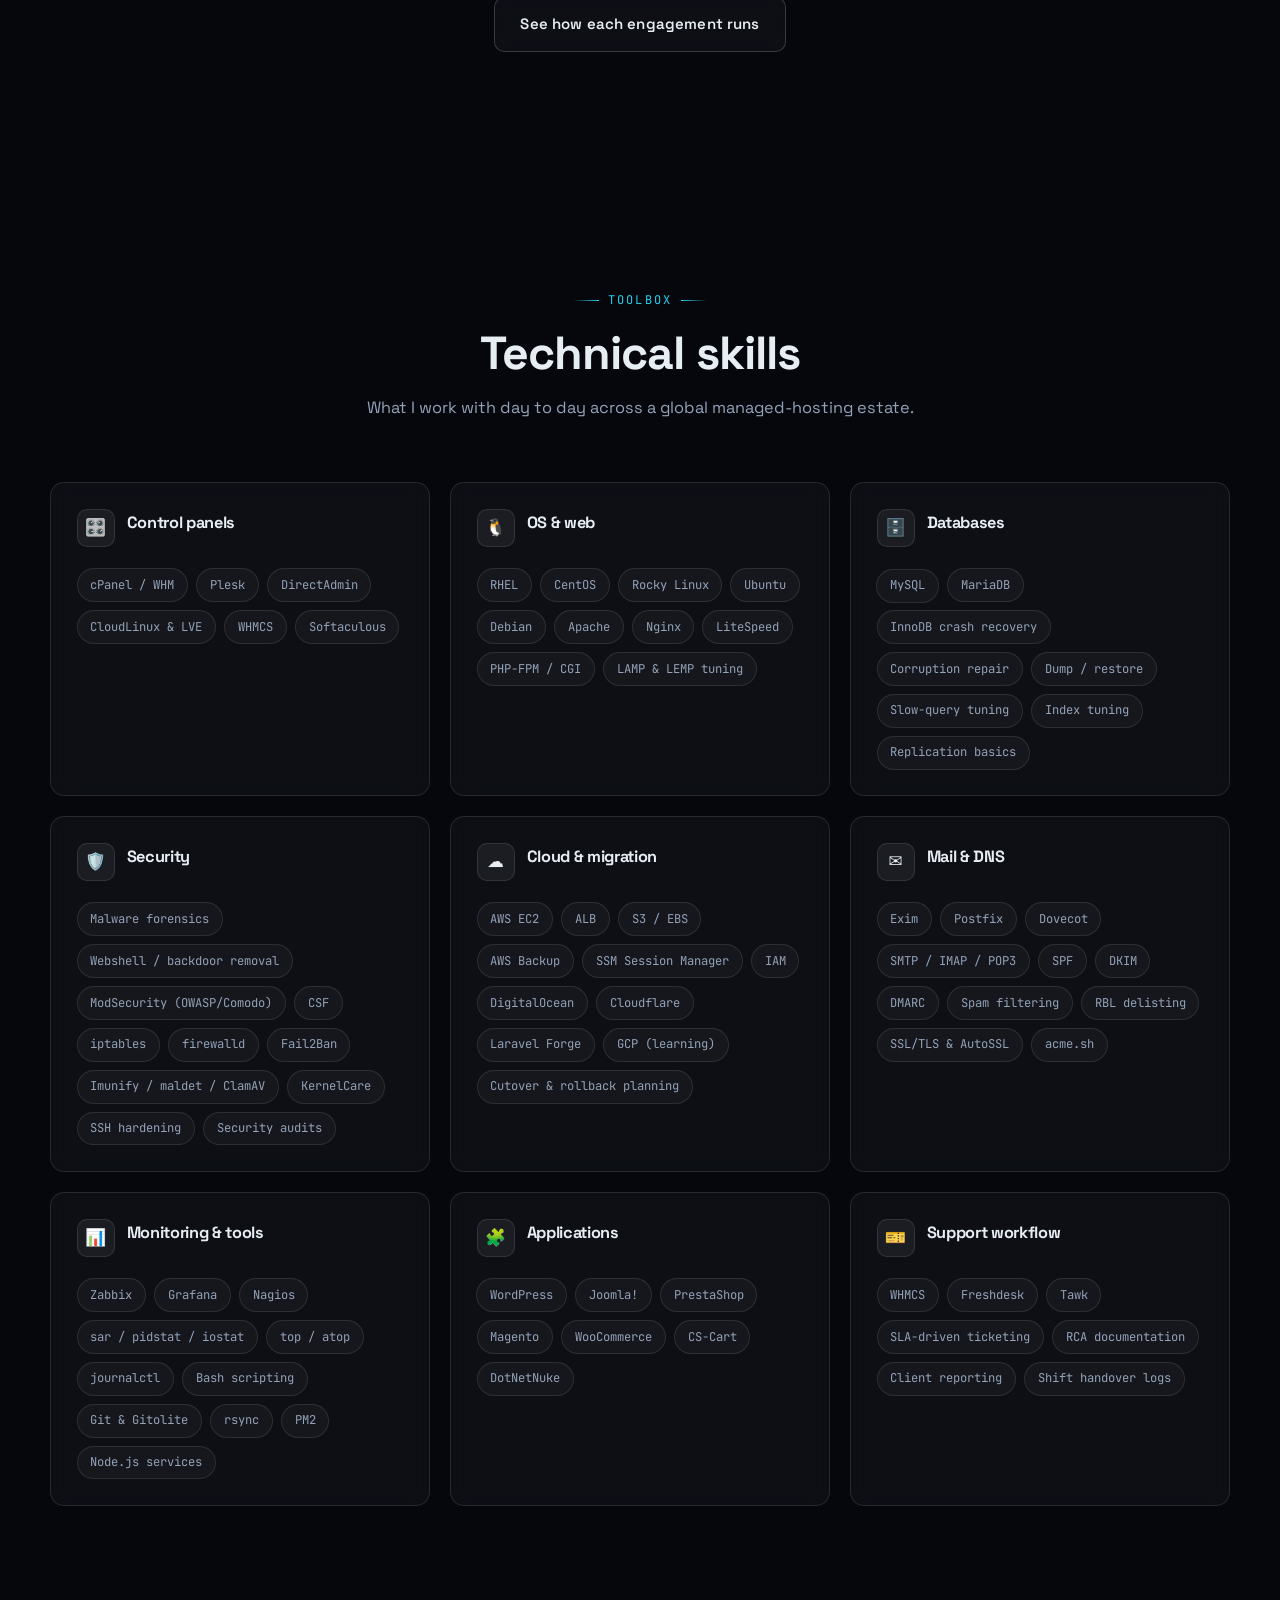
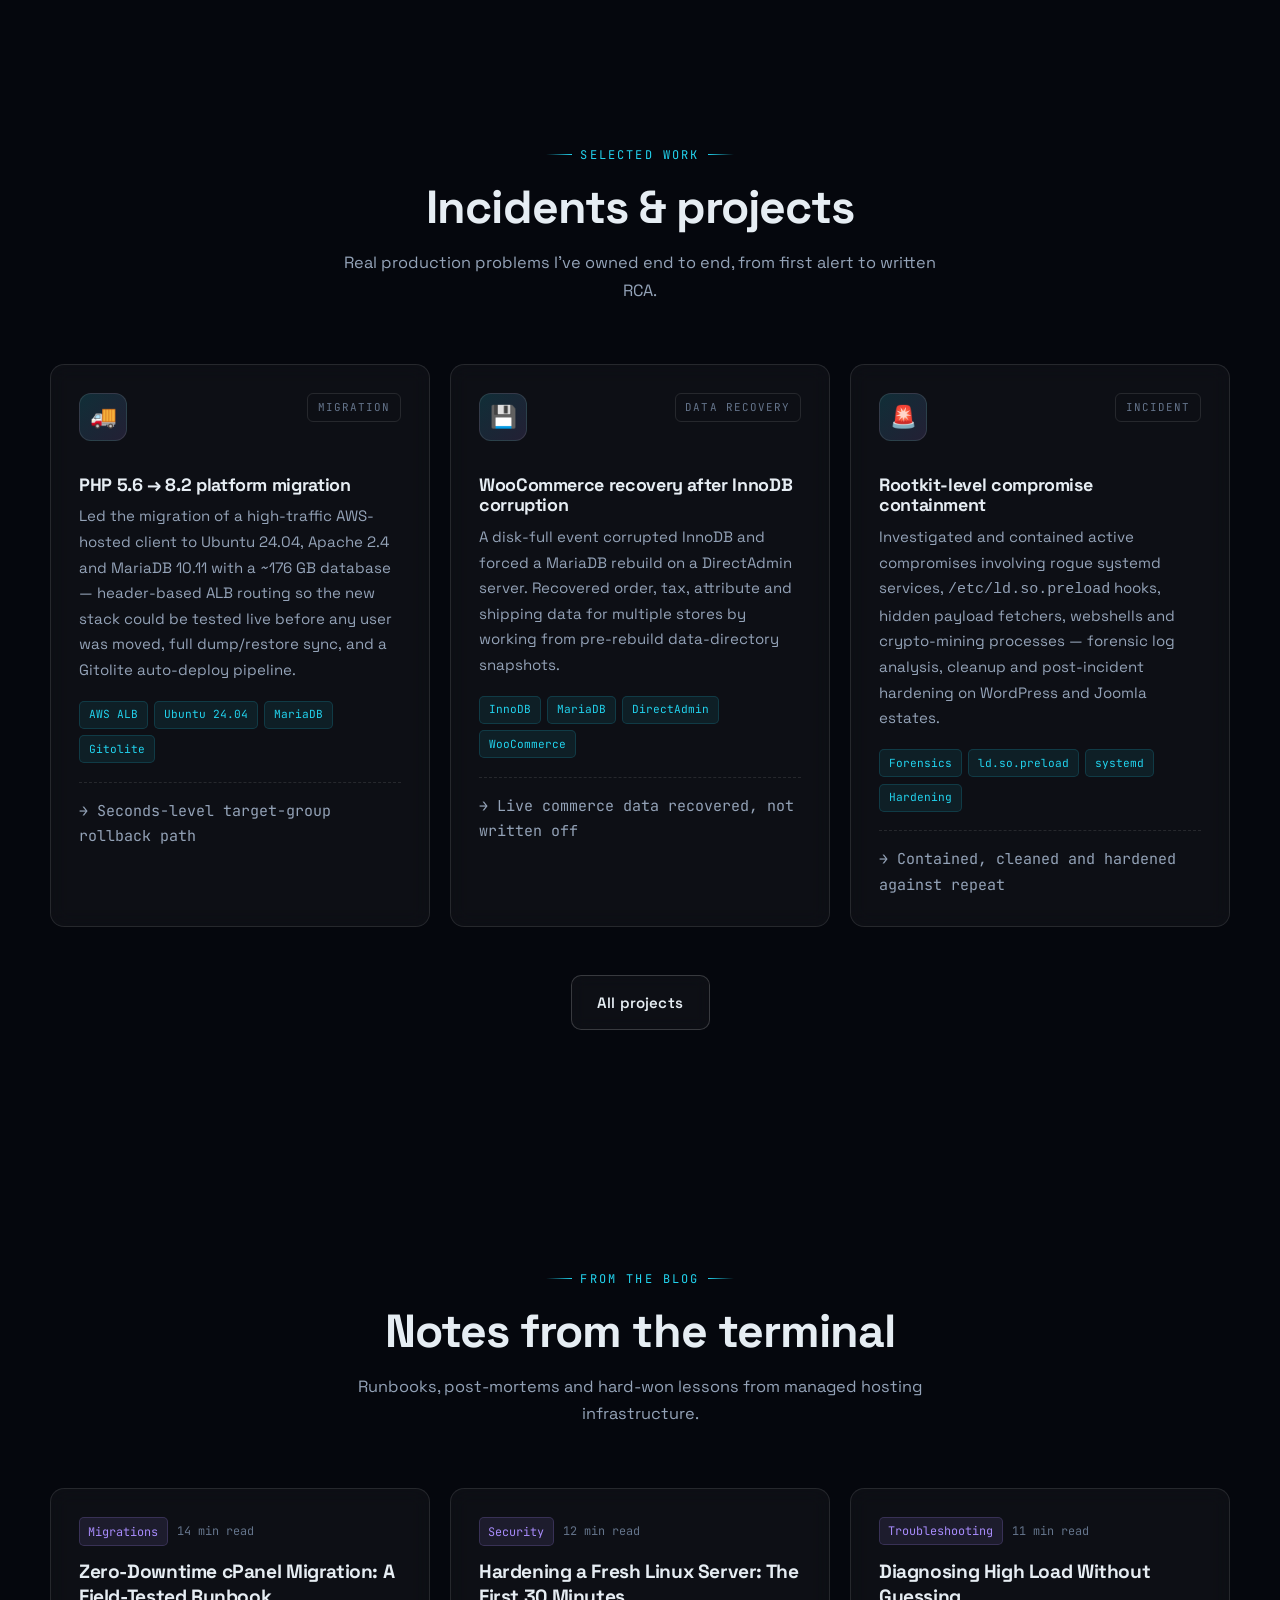
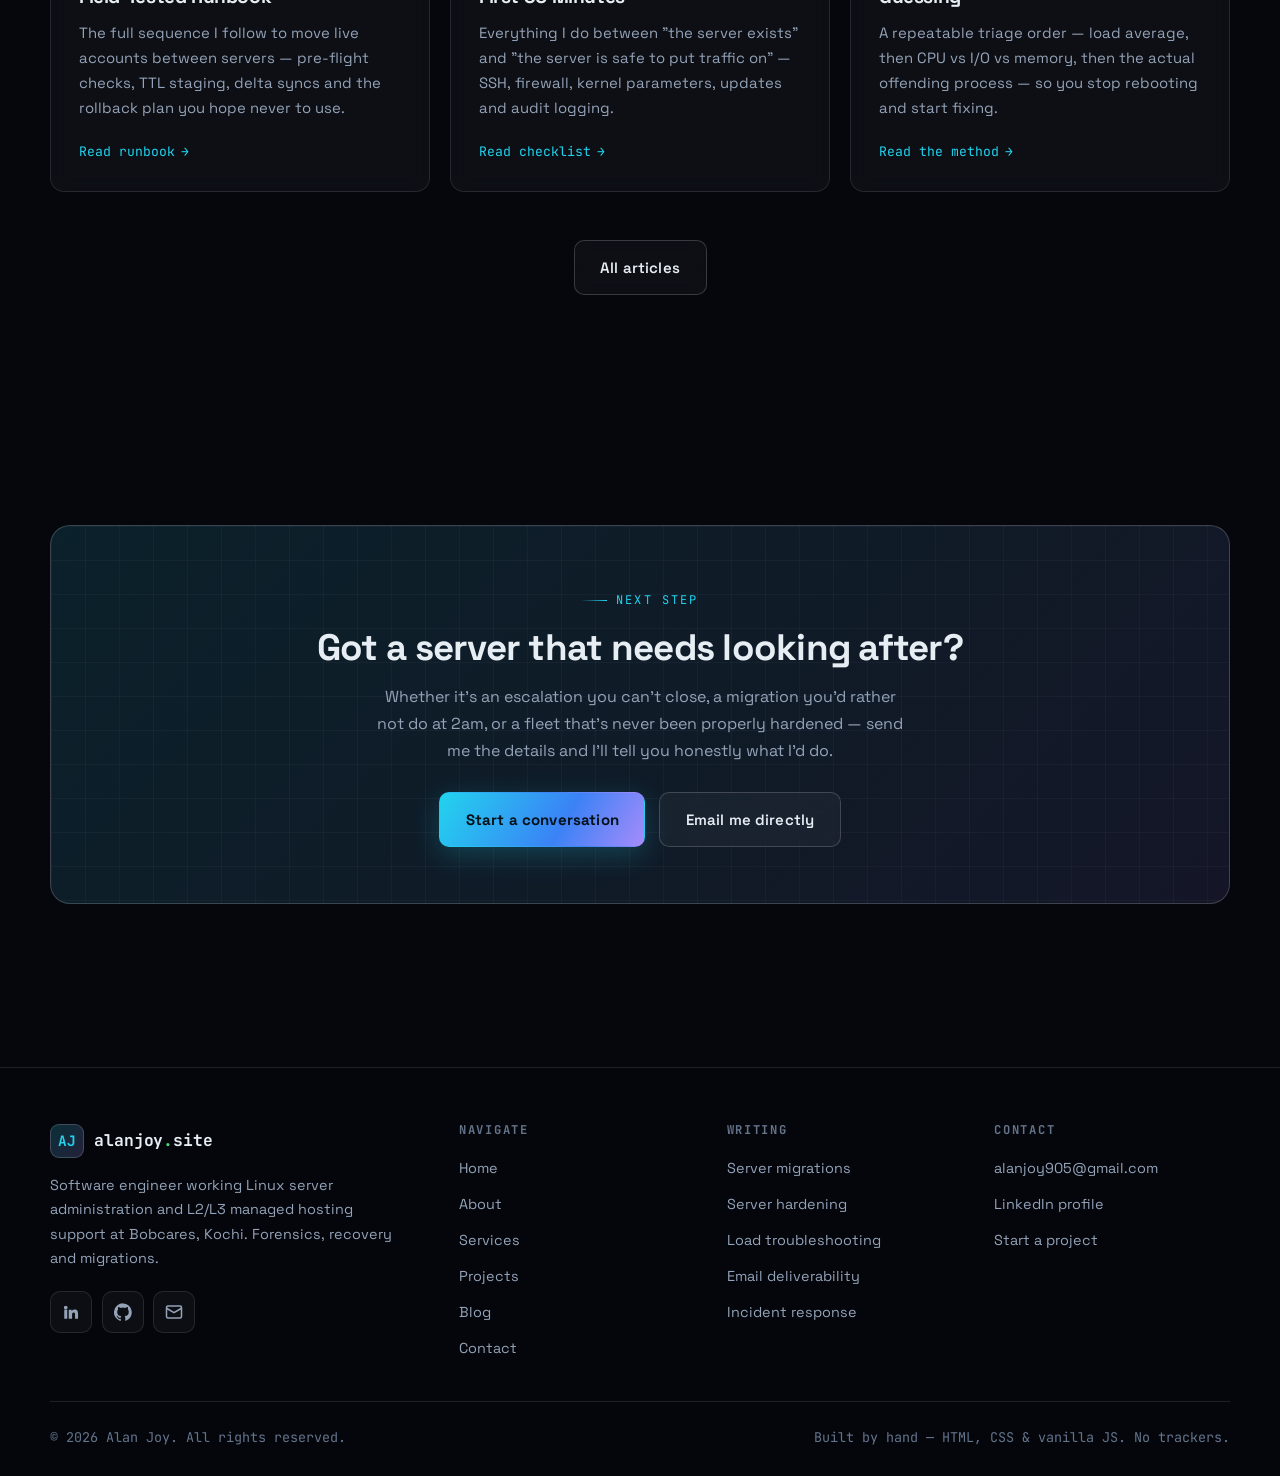
==== commit 94ac28ae: "Use the portrait across the site The photo is in the repo now, so wire it up properly.  - Crops in (" ====
--- a/index.html
+++ b/index.html
@@ -8,7 +8,7 @@
 <link rel="preconnect" href="https://fonts.googleapis.com">
 <link rel="preconnect" href="https://fonts.gstatic.com" crossorigin>
 <link href="https://fonts.googleapis.com/css2?family=Space+Grotesk:wght@400;500;600;700&family=JetBrains+Mono:wght@400;500;700&display=swap" rel="stylesheet">
-<link rel="stylesheet" href="assets/css/main.css?v=20260905">
+<link rel="stylesheet" href="assets/css/main.css?v=3">
 <link rel="icon" href="data:image/svg+xml,%3Csvg xmlns='http://www.w3.org/2000/svg' viewBox='0 0 64 64'%3E%3Crect width='64' height='64' rx='14' fill='%2305070d'/%3E%3Ctext x='32' y='43' font-family='monospace' font-size='30' font-weight='700' fill='%2322d3ee' text-anchor='middle'%3EAJ%3C/text%3E%3C/svg%3E">
 <title>Alan Joy — Software Engineer | Linux Server Administration &amp; Managed Hosting</title>
 <meta name="description" content="Alan Joy is a software engineer at Bobcares, Kochi, working Linux server administration and L2/L3 managed hosting support — incident response, malware forensics, data recovery and migrations.">
@@ -657,7 +657,7 @@
   <svg width="18" height="18" viewBox="0 0 24 24" fill="none" stroke="currentColor" stroke-width="2" aria-hidden="true"><path d="M12 19V5M5 12l7-7 7 7"/></svg>
 </button>
 
-<script src="assets/js/main.js?v=20260905"></script>
+<script src="assets/js/main.js?v=3"></script>
 
 
 <script type="application/ld+json">
--- a/assets/css/main.css
+++ b/assets/css/main.css
@@ -1601,4 +1601,18 @@
   object-fit: cover;
   border-radius: 50%;
   z-index: 1;
-}
+  /* The source has generous headroom; crop in so the face fills the circle. */
+  transform: scale(1.32) translateY(6%);
+}
+
+/* Same photo in the article author boxes */
+.author-box .av { position: relative; overflow: hidden; }
+.author-box .av img {
+  position: absolute;
+  inset: 0;
+  width: 100%;
+  height: 100%;
+  object-fit: cover;
+  border-radius: 50%;
+  transform: scale(1.32) translateY(6%);
+}
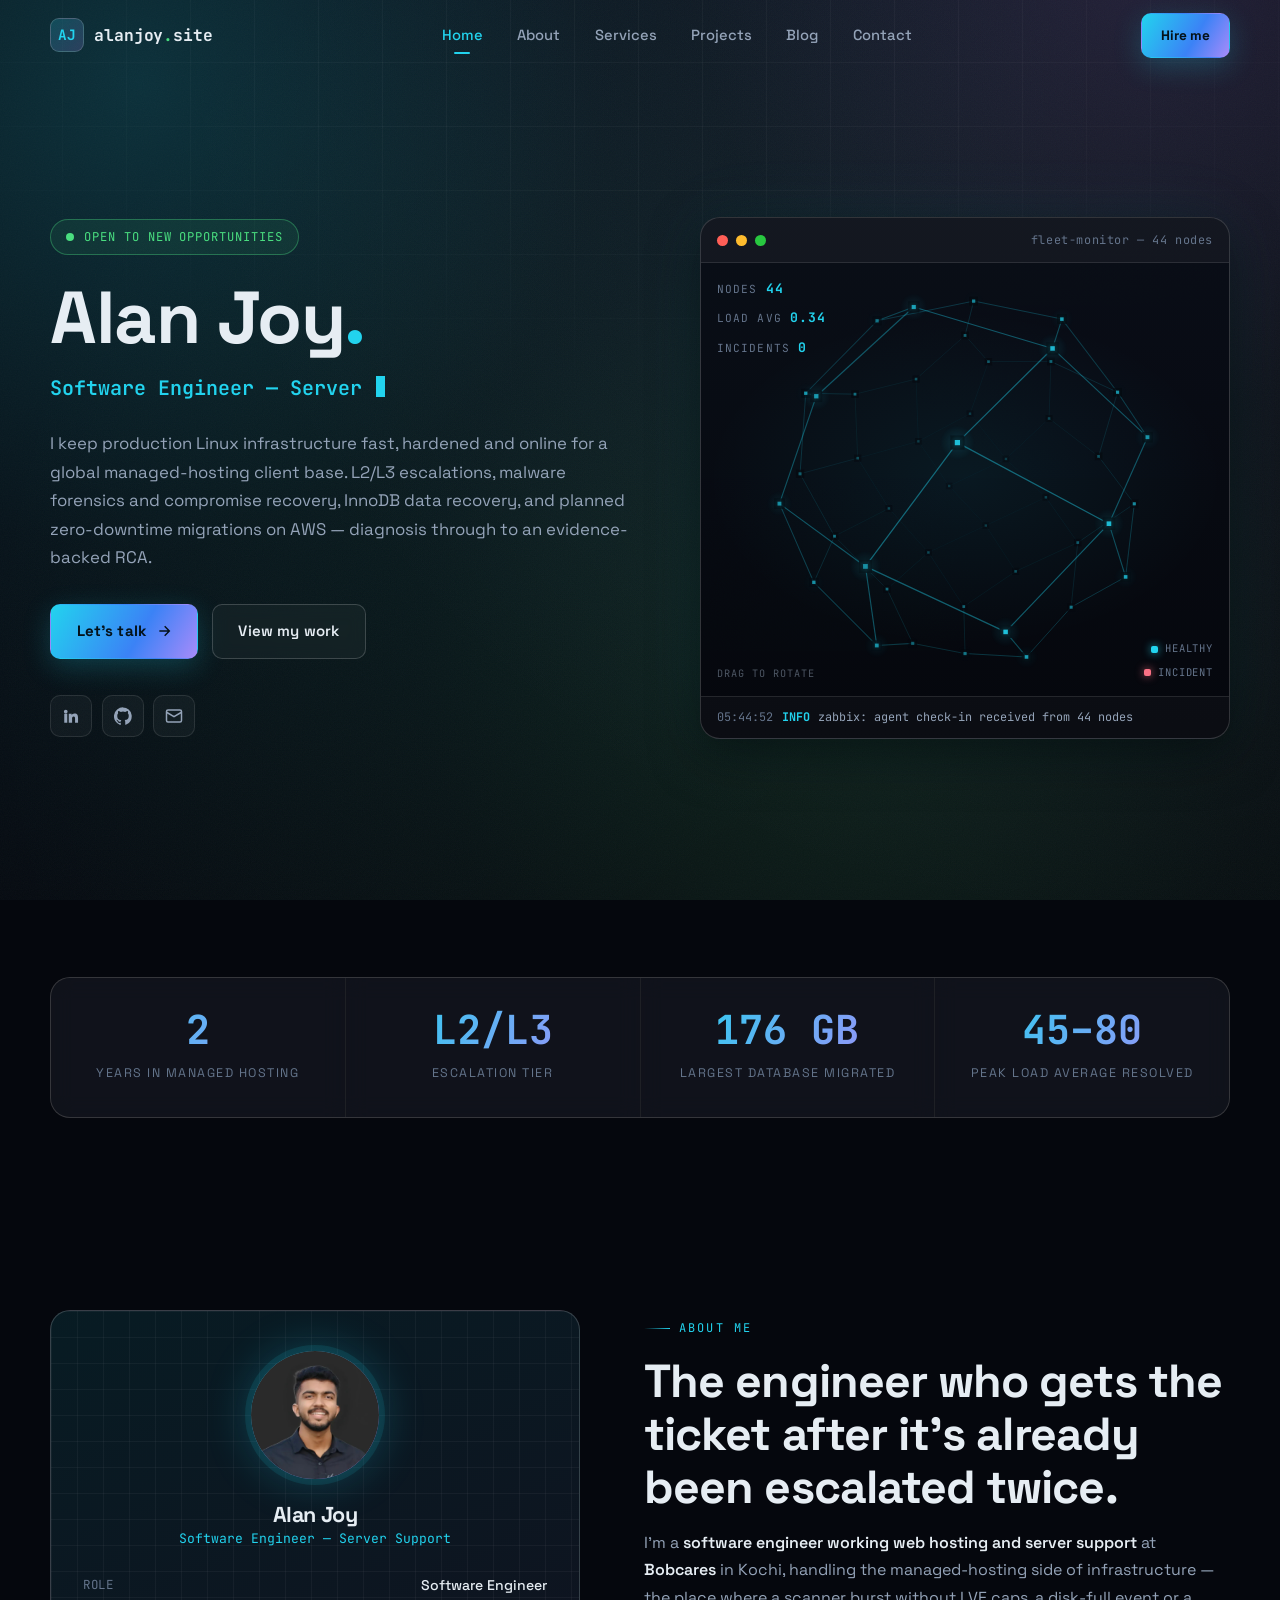
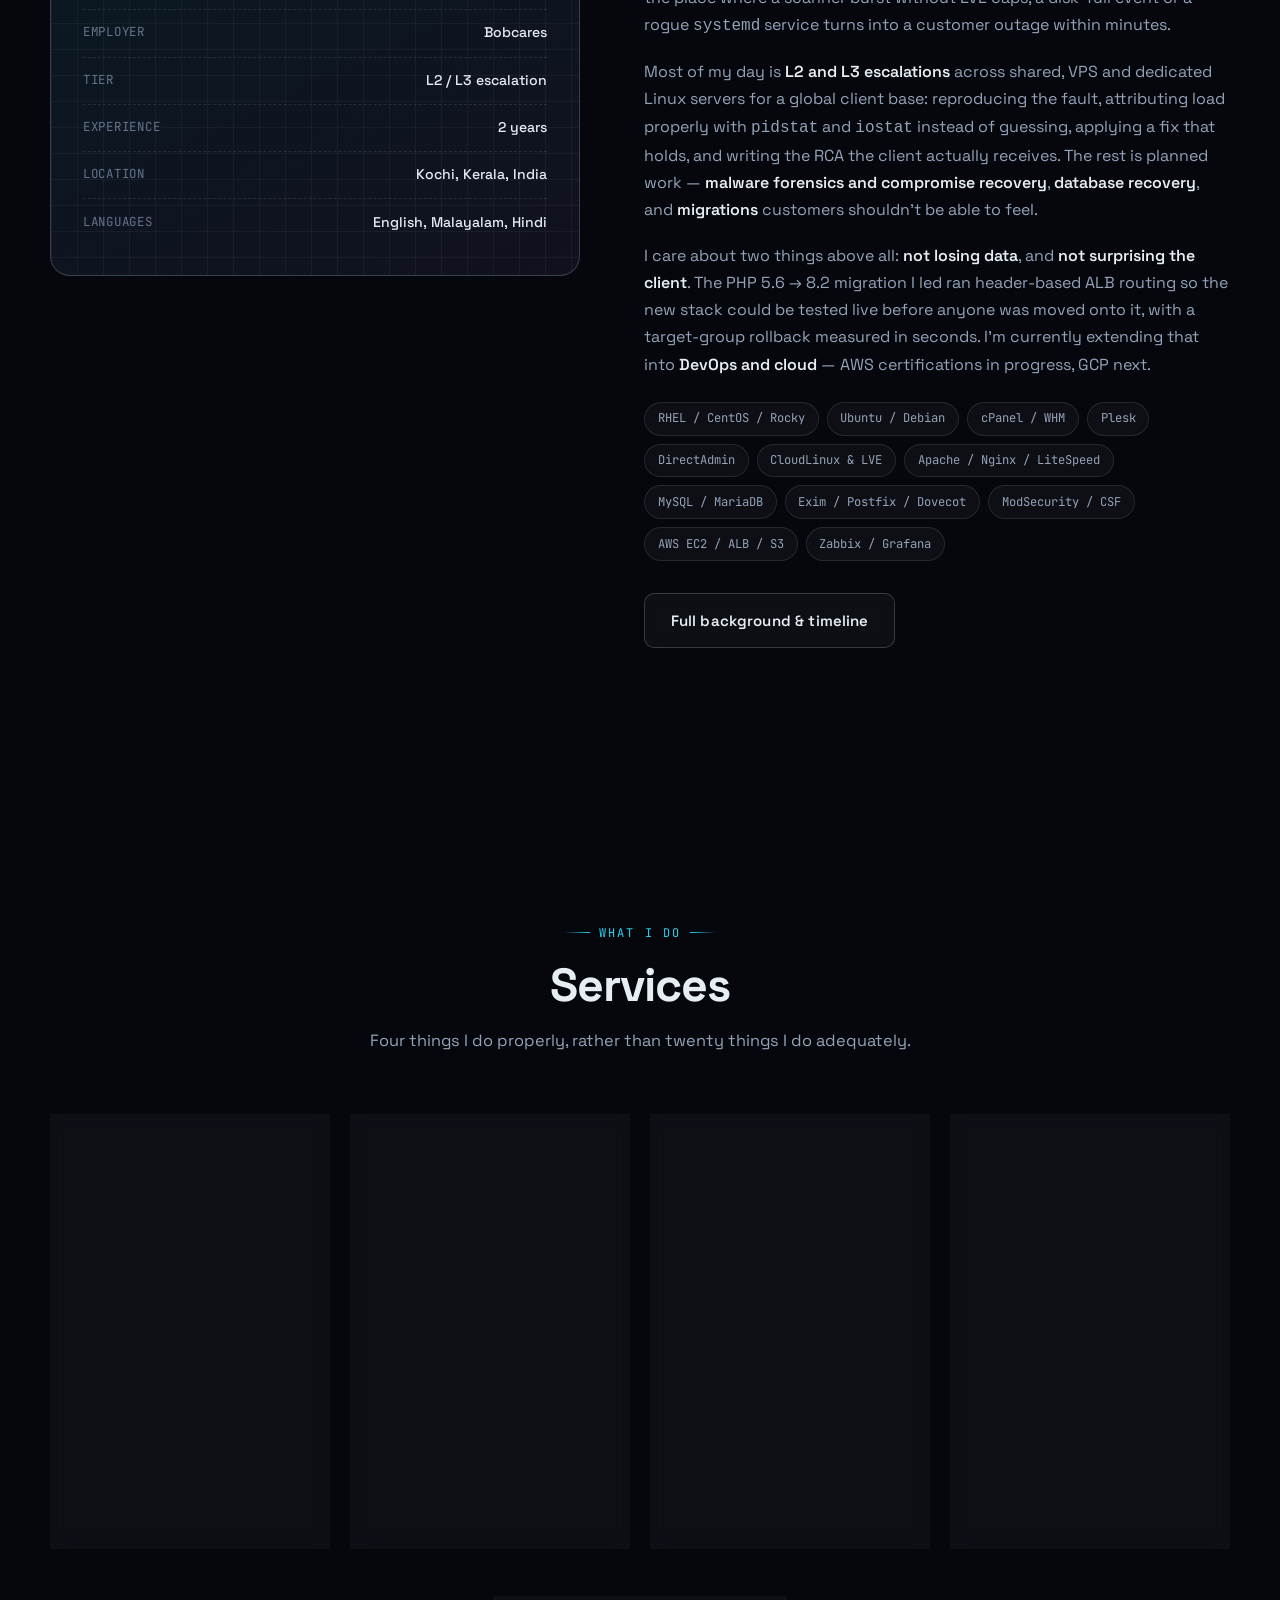
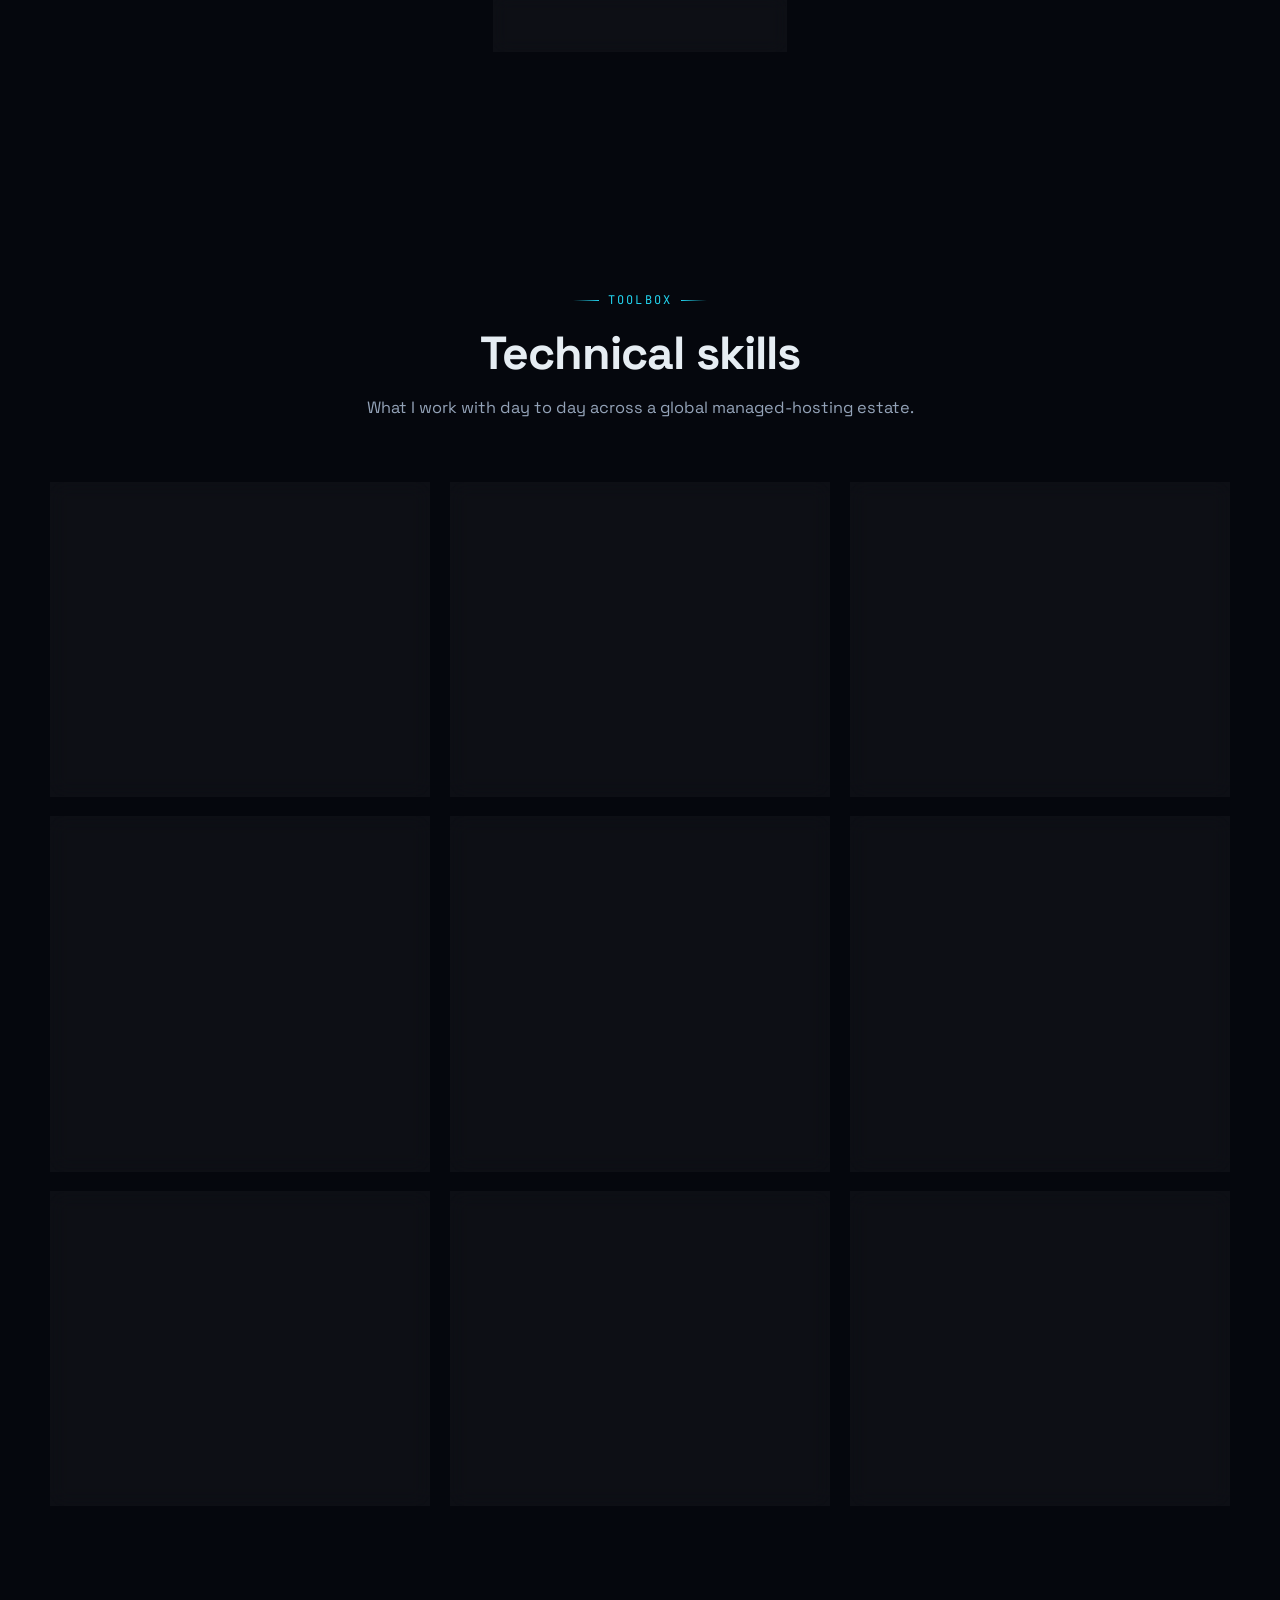
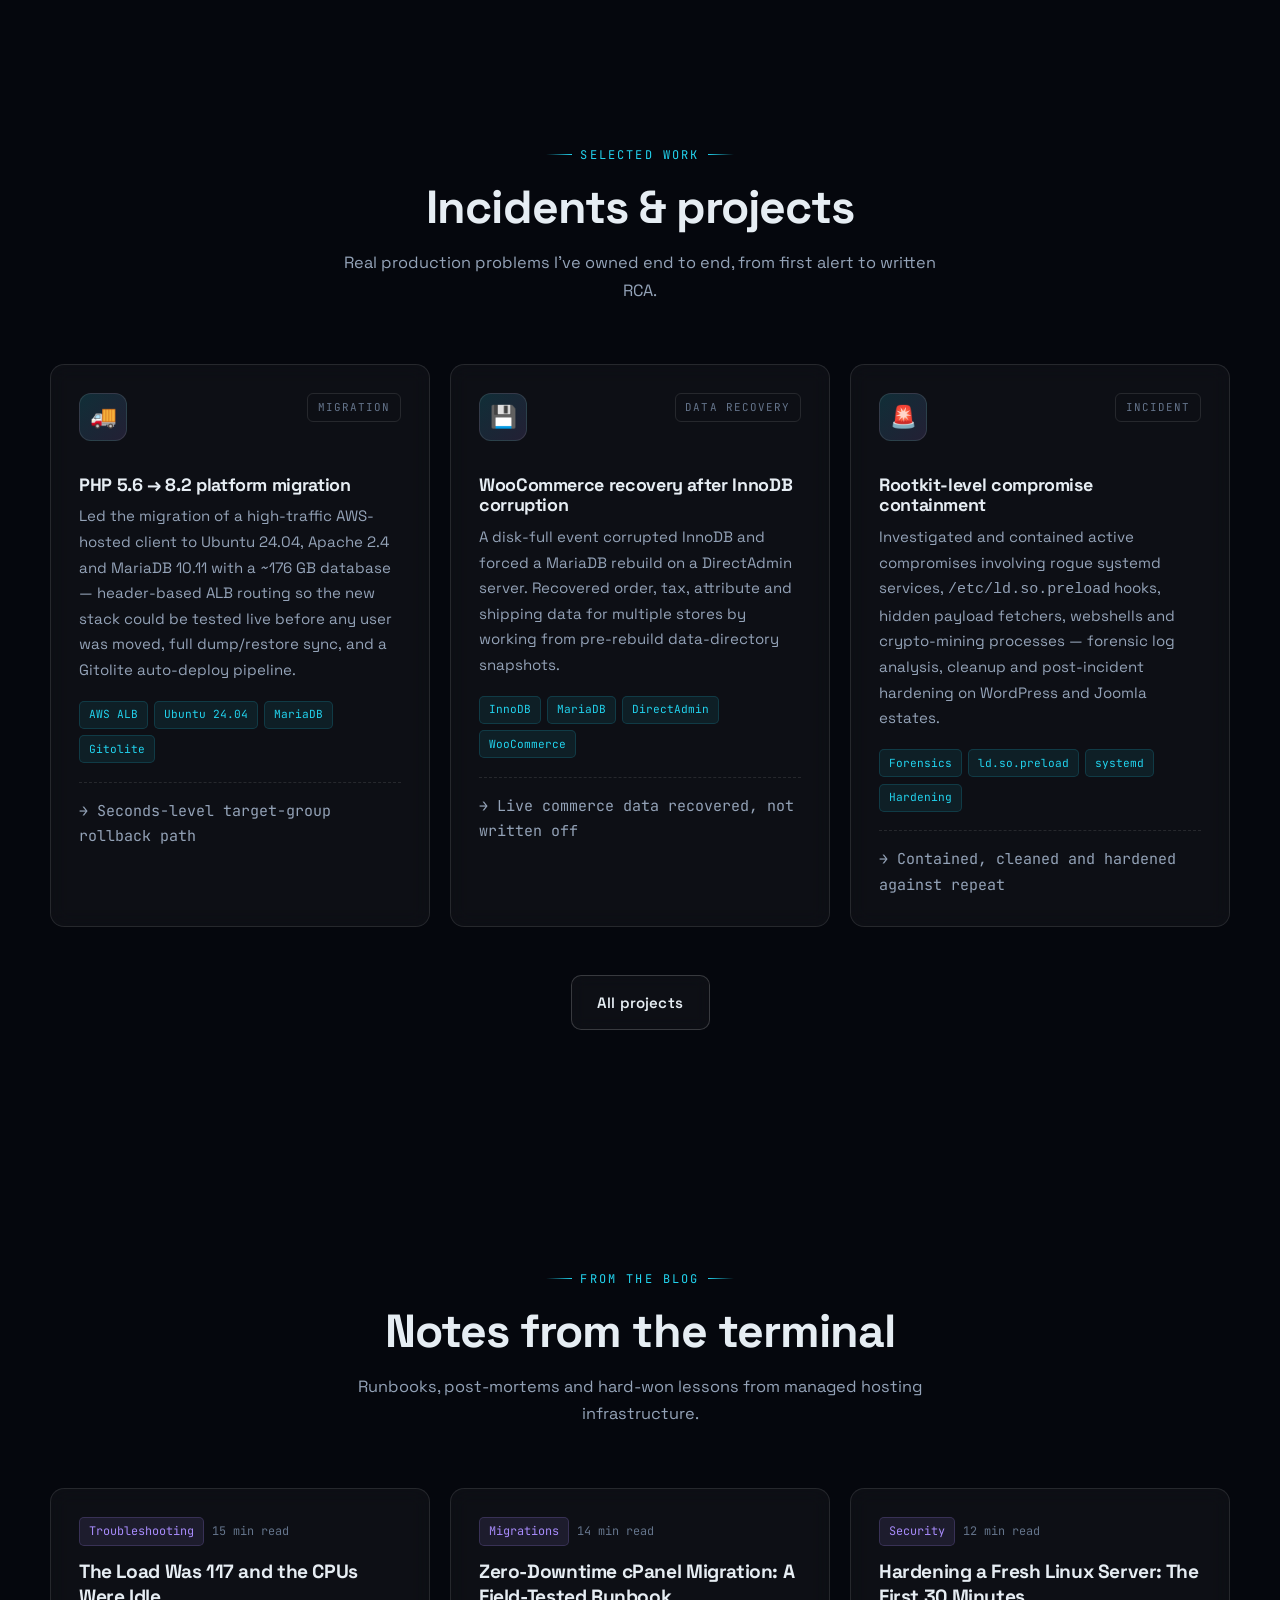
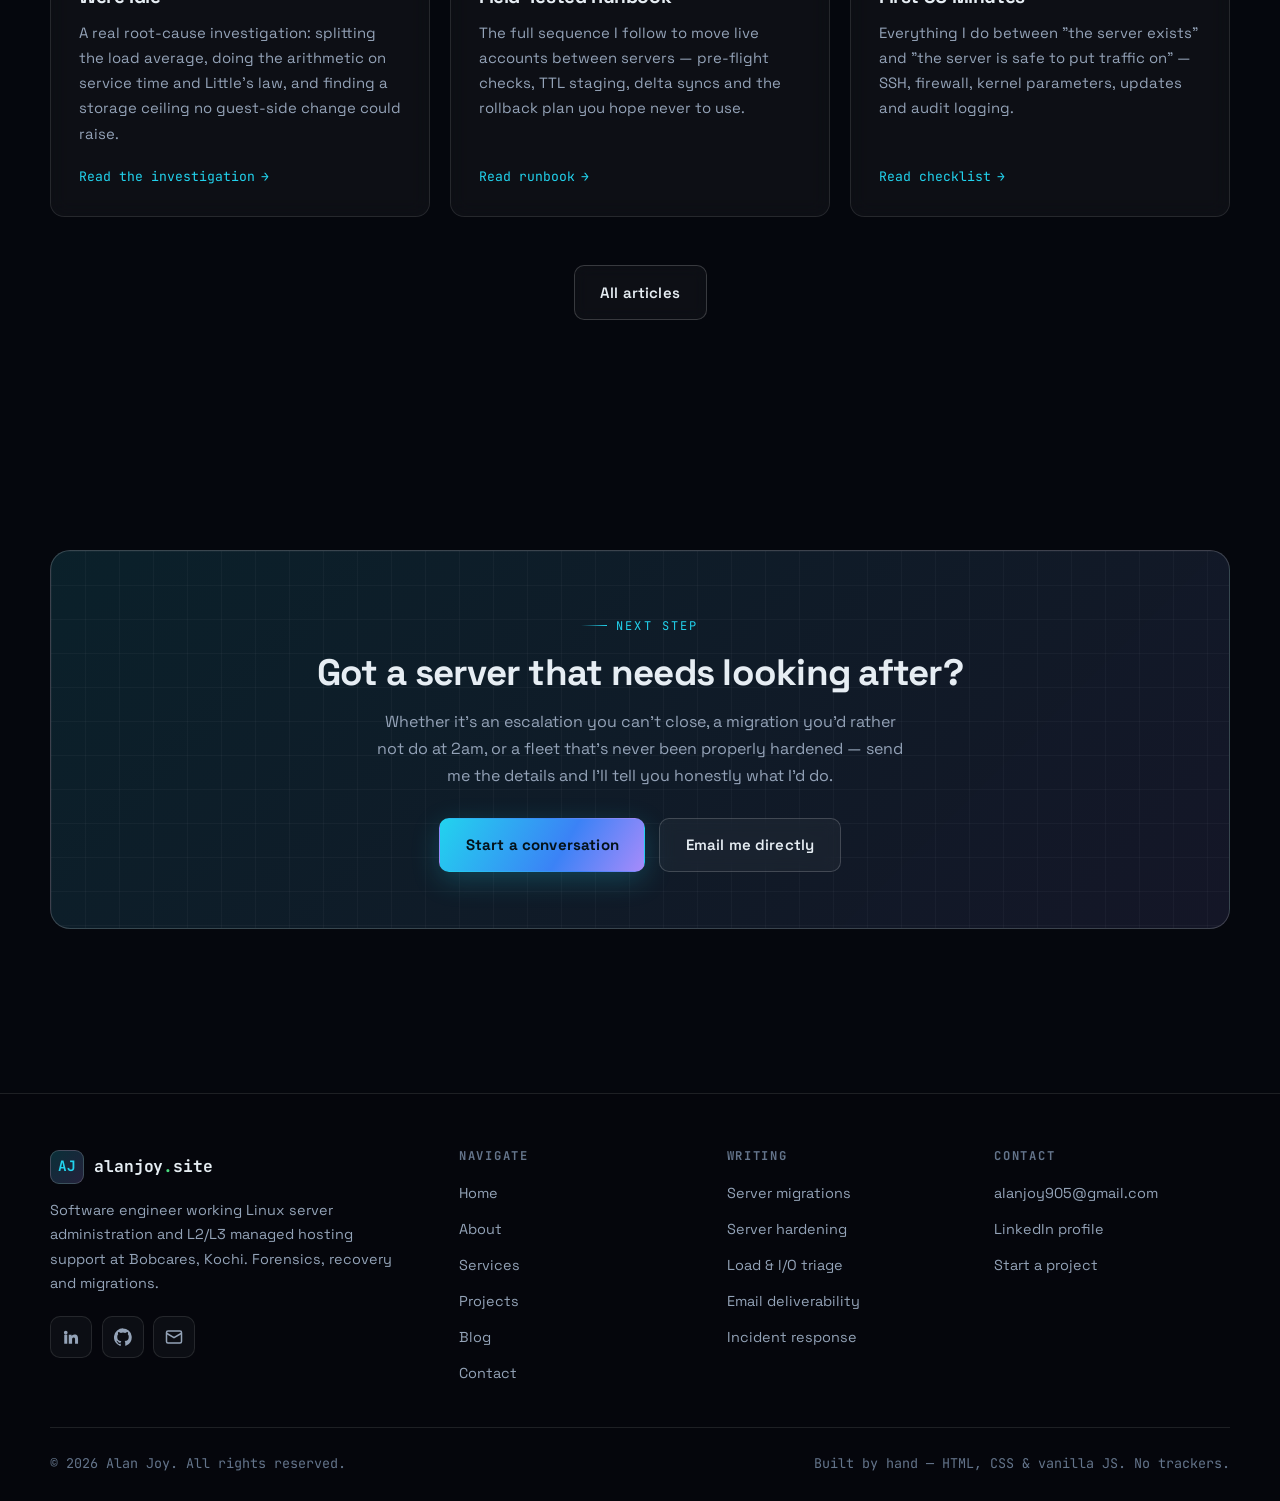
==== commit 190eb8b8: "Add the I/O saturation RCA as a case study Turns a real root-cause investigation into a long-form ar" ====
--- a/index.html
+++ b/index.html
@@ -546,25 +546,25 @@
     </div>
 
     <div class="grid grid--3">
-      <a class="card post-card reveal" href="posts/zero-downtime-cpanel-migration.html">
+      <a class="card post-card reveal" href="posts/load-average-lies-io-saturation.html">
+        <div class="post-card__meta"><span class="tag">Troubleshooting</span><span>15 min read</span></div>
+        <h3>The Load Was 117 and the CPUs Were Idle</h3>
+        <p>A real root-cause investigation: splitting the load average, doing the arithmetic on service time and Little's law, and finding a storage ceiling no guest-side change could raise.</p>
+        <span class="post-card__more">Read the investigation <span class="arrow" aria-hidden="true">→</span></span>
+      </a>
+
+      <a class="card post-card reveal" data-delay="1" href="posts/zero-downtime-cpanel-migration.html">
         <div class="post-card__meta"><span class="tag">Migrations</span><span>14 min read</span></div>
         <h3>Zero-Downtime cPanel Migration: A Field-Tested Runbook</h3>
         <p>The full sequence I follow to move live accounts between servers — pre-flight checks, TTL staging, delta syncs and the rollback plan you hope never to use.</p>
         <span class="post-card__more">Read runbook <span class="arrow" aria-hidden="true">→</span></span>
       </a>
 
-      <a class="card post-card reveal" data-delay="1" href="posts/linux-server-hardening-checklist.html">
+      <a class="card post-card reveal" data-delay="2" href="posts/linux-server-hardening-checklist.html">
         <div class="post-card__meta"><span class="tag">Security</span><span>12 min read</span></div>
         <h3>Hardening a Fresh Linux Server: The First 30 Minutes</h3>
         <p>Everything I do between "the server exists" and "the server is safe to put traffic on" — SSH, firewall, kernel parameters, updates and audit logging.</p>
         <span class="post-card__more">Read checklist <span class="arrow" aria-hidden="true">→</span></span>
-      </a>
-
-      <a class="card post-card reveal" data-delay="2" href="posts/diagnosing-high-server-load.html">
-        <div class="post-card__meta"><span class="tag">Troubleshooting</span><span>11 min read</span></div>
-        <h3>Diagnosing High Load Without Guessing</h3>
-        <p>A repeatable triage order — load average, then CPU vs I/O vs memory, then the actual offending process — so you stop rebooting and start fixing.</p>
-        <span class="post-card__more">Read the method <span class="arrow" aria-hidden="true">→</span></span>
       </a>
     </div>
 
@@ -630,7 +630,7 @@
         <ul>
           <li><a href="posts/zero-downtime-cpanel-migration.html">Server migrations</a></li>
           <li><a href="posts/linux-server-hardening-checklist.html">Server hardening</a></li>
-          <li><a href="posts/diagnosing-high-server-load.html">Load troubleshooting</a></li>
+          <li><a href="posts/load-average-lies-io-saturation.html">Load &amp; I/O triage</a></li>
           <li><a href="posts/email-deliverability-spf-dkim-dmarc.html">Email deliverability</a></li>
           <li><a href="posts/detecting-a-compromised-server.html">Incident response</a></li>
         </ul>
